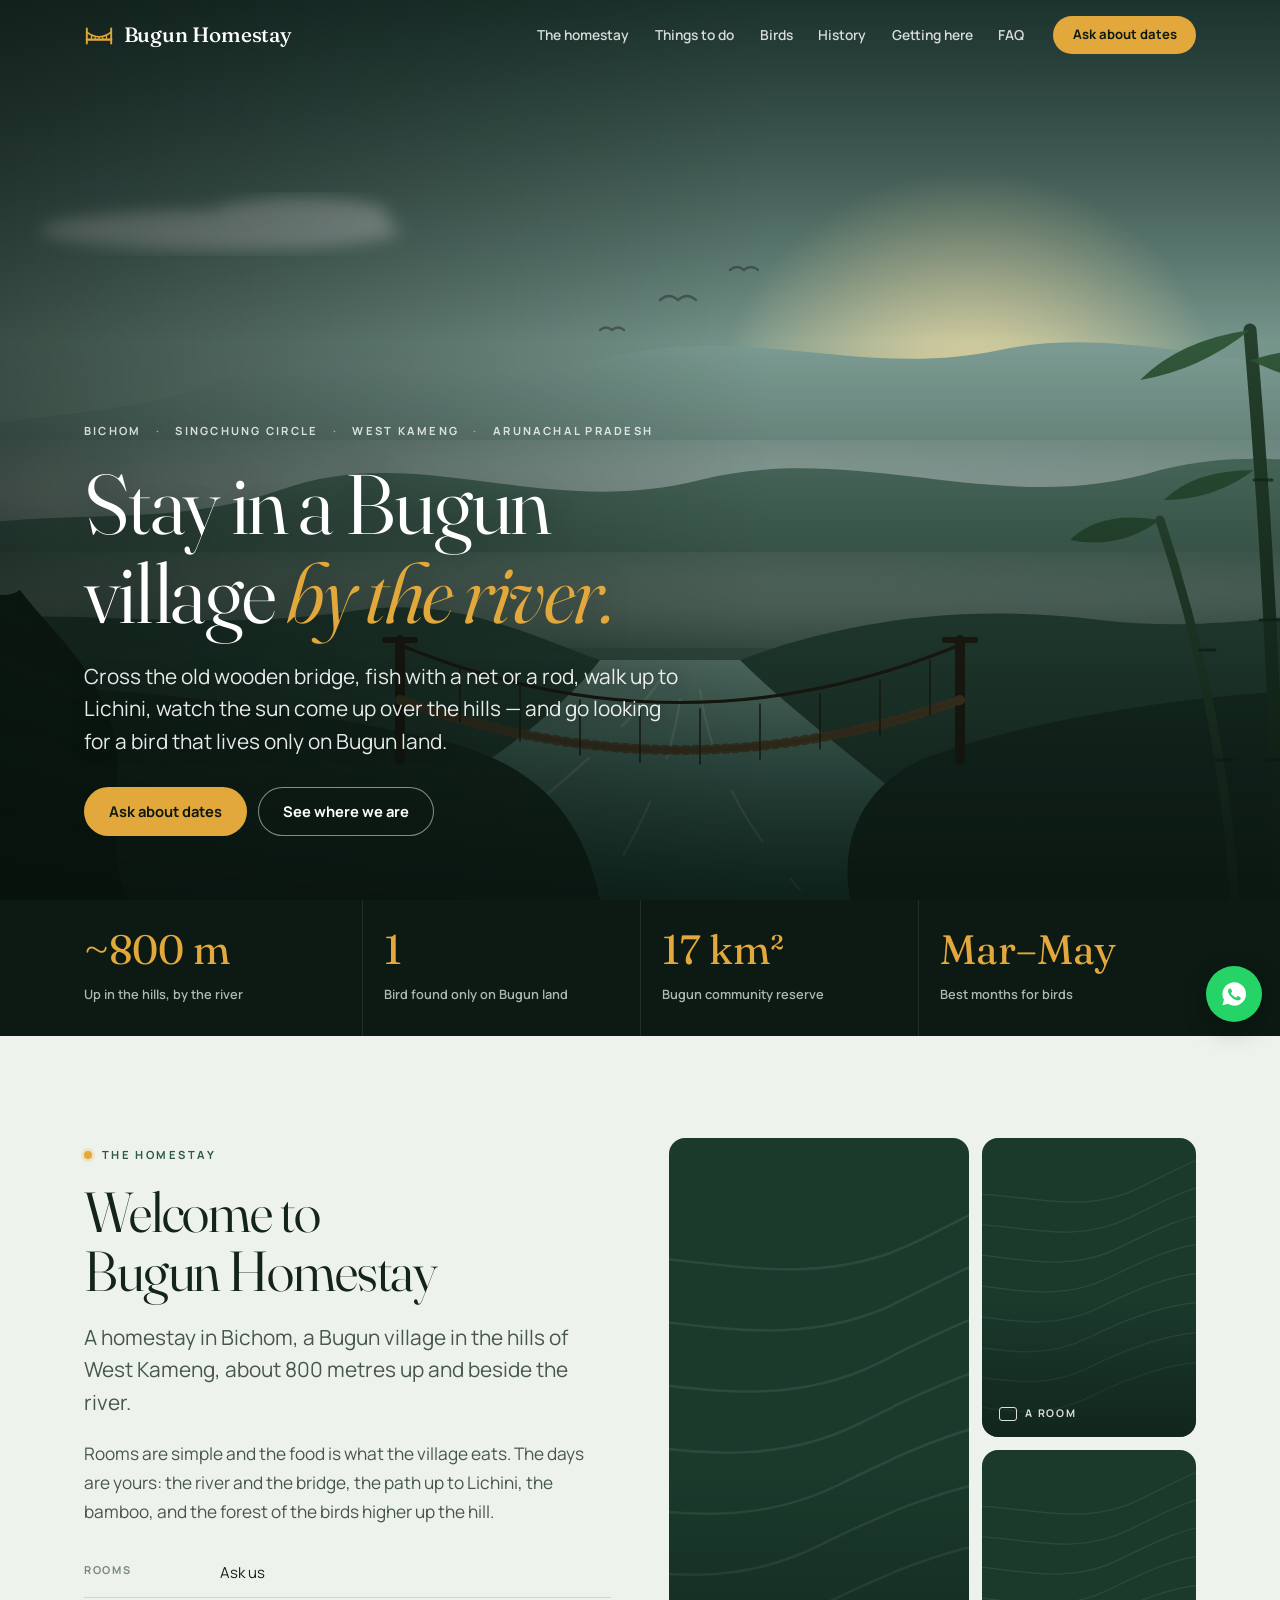
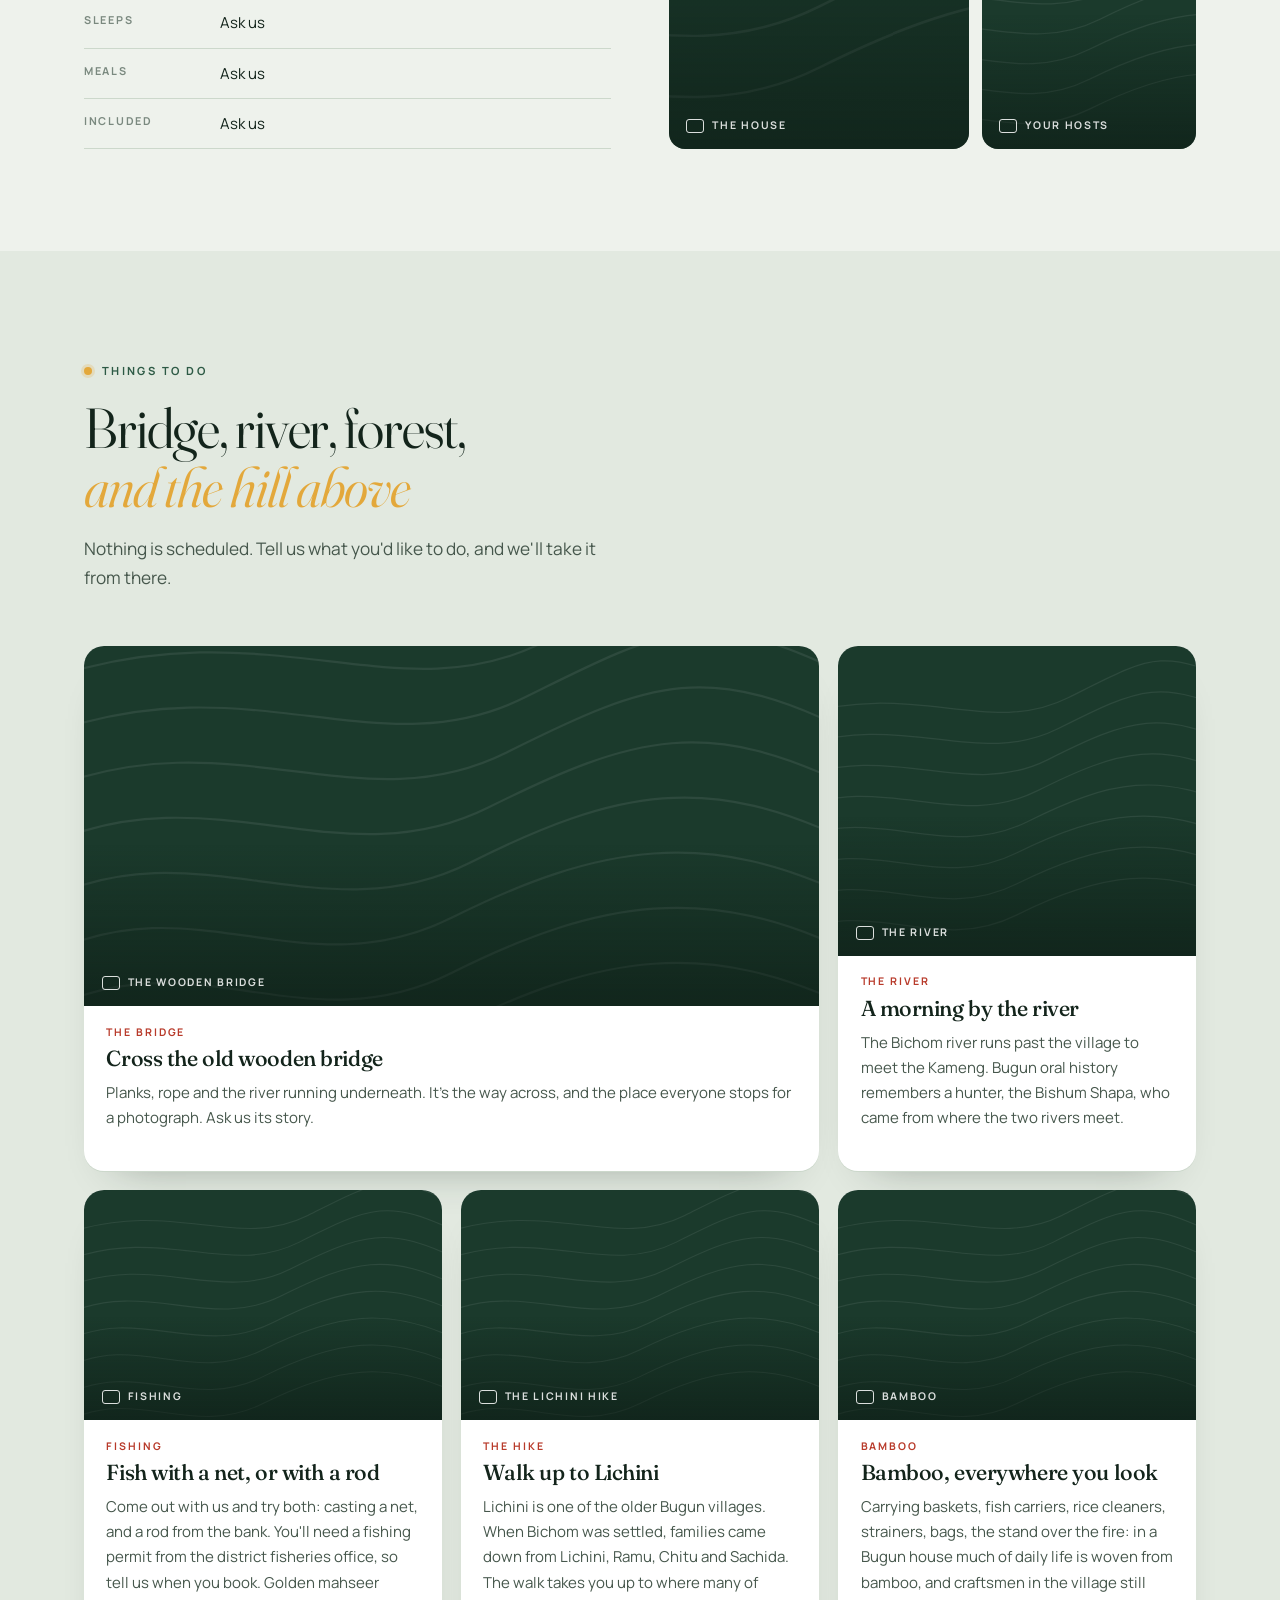
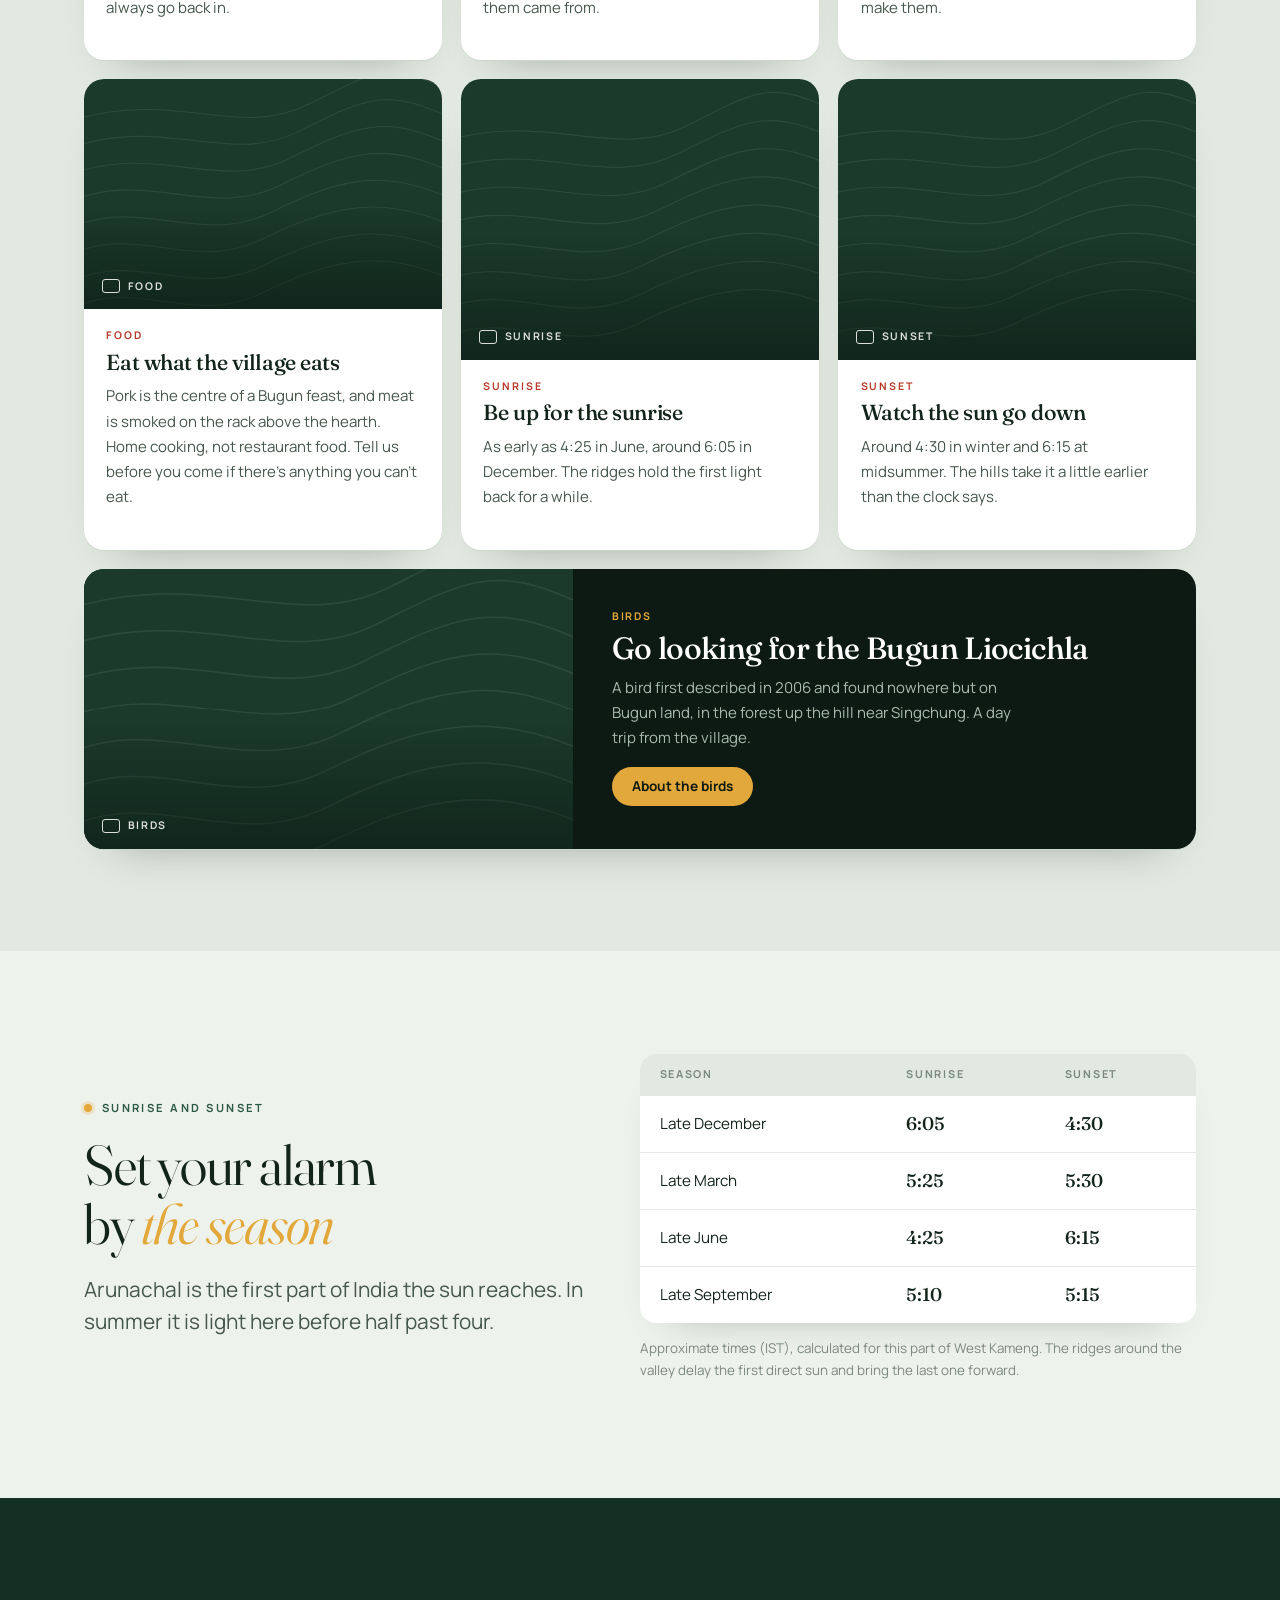
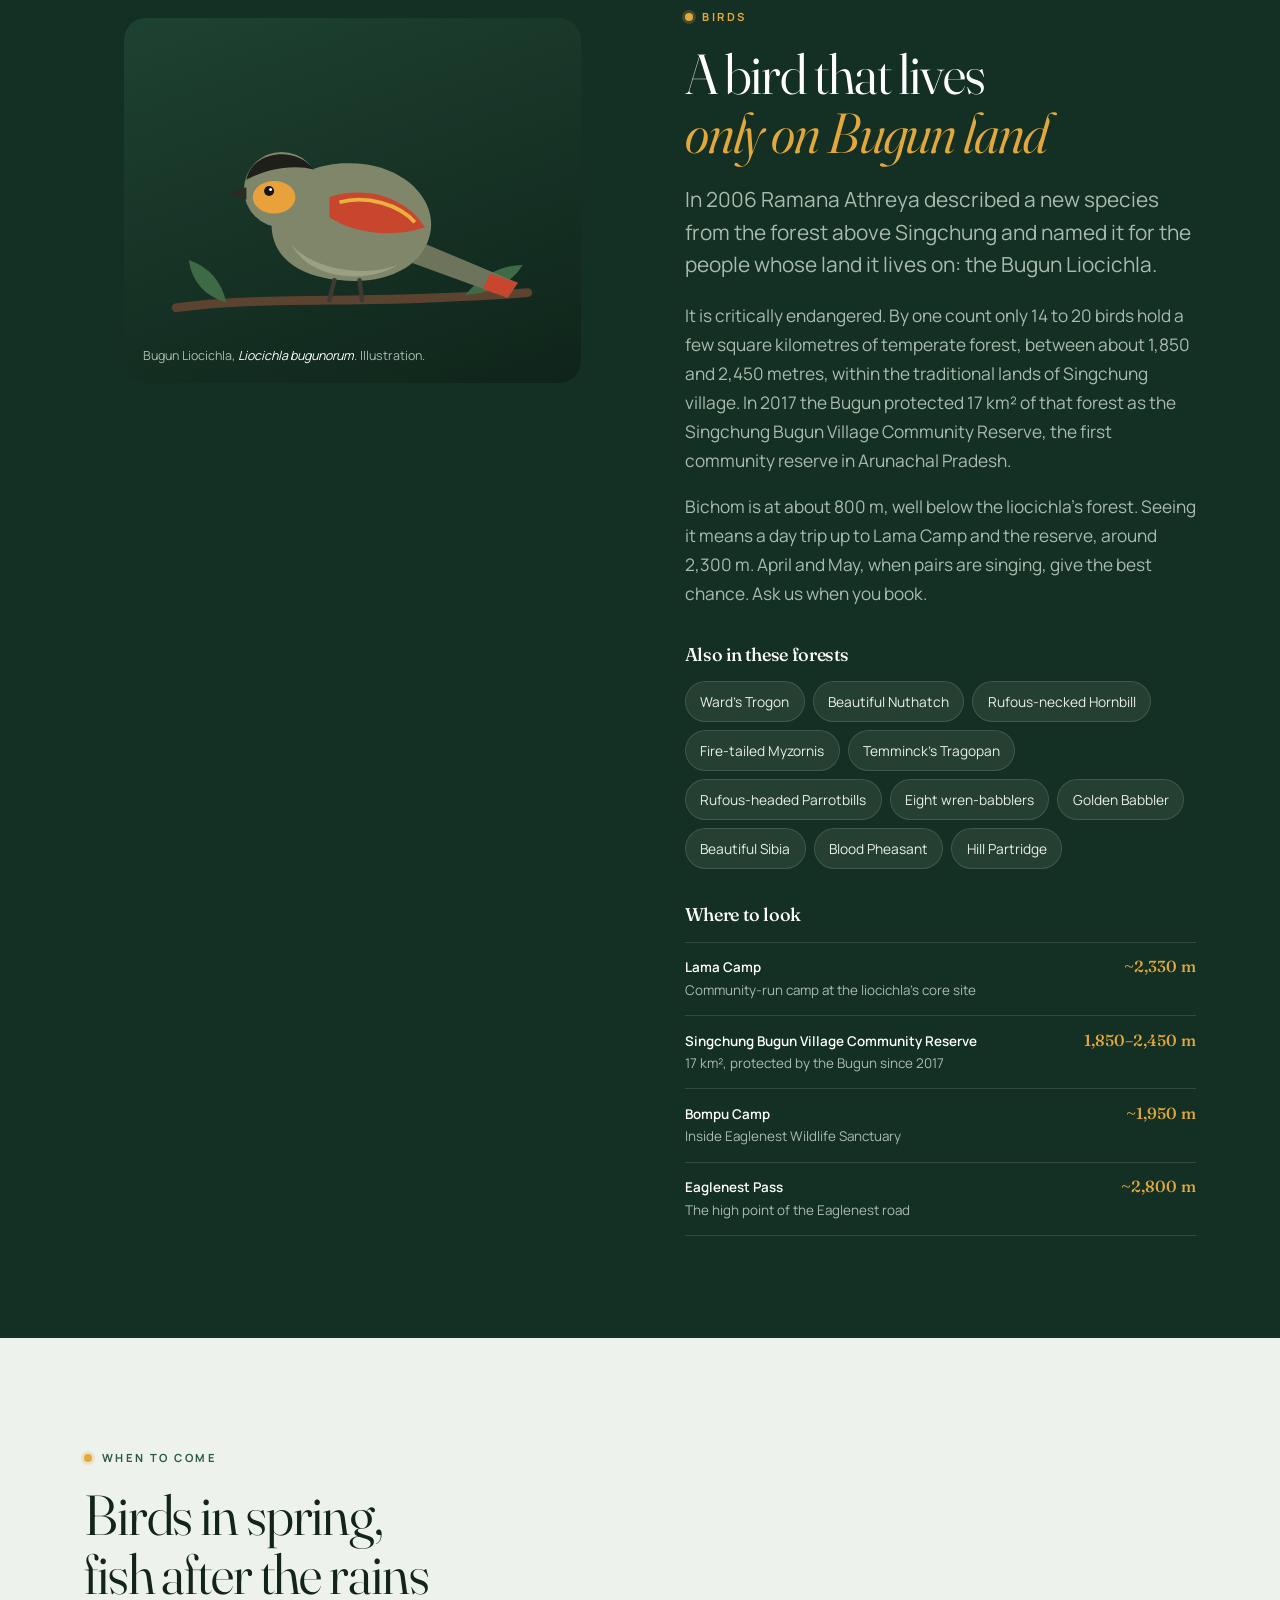
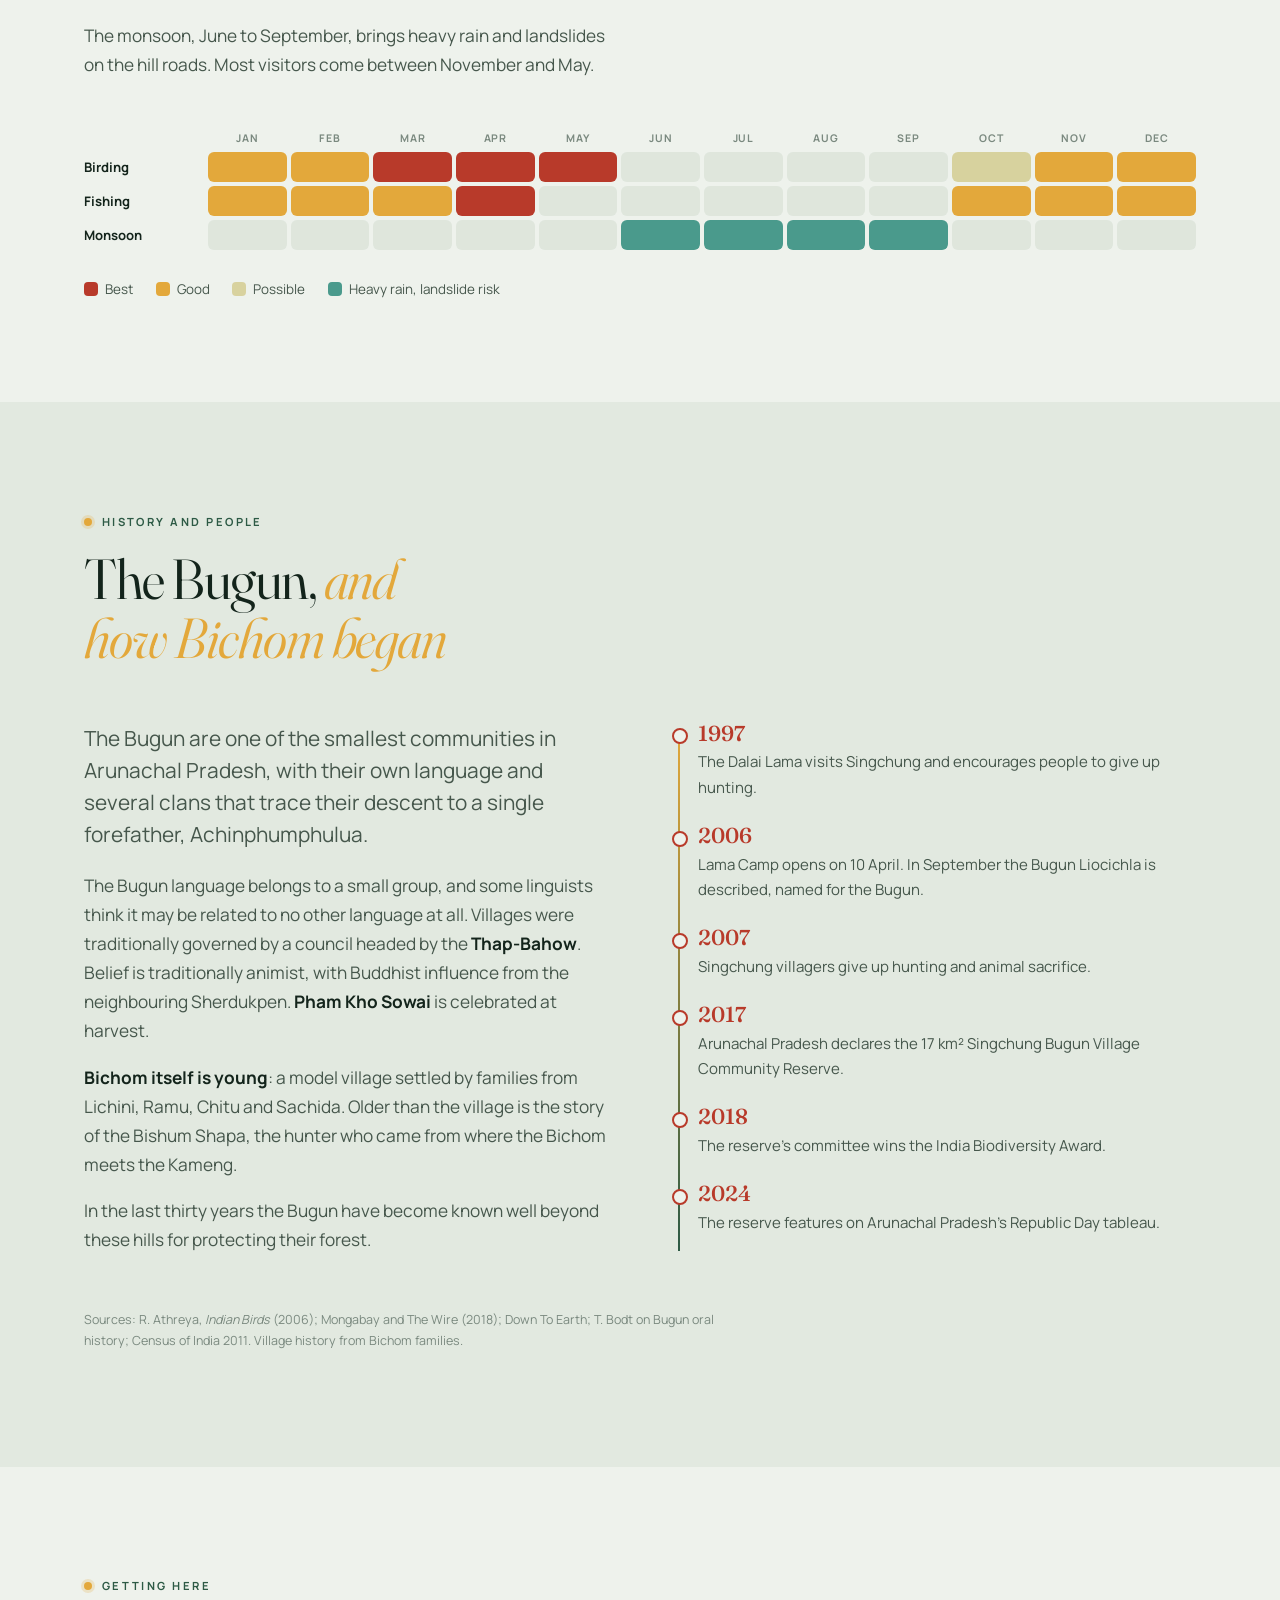
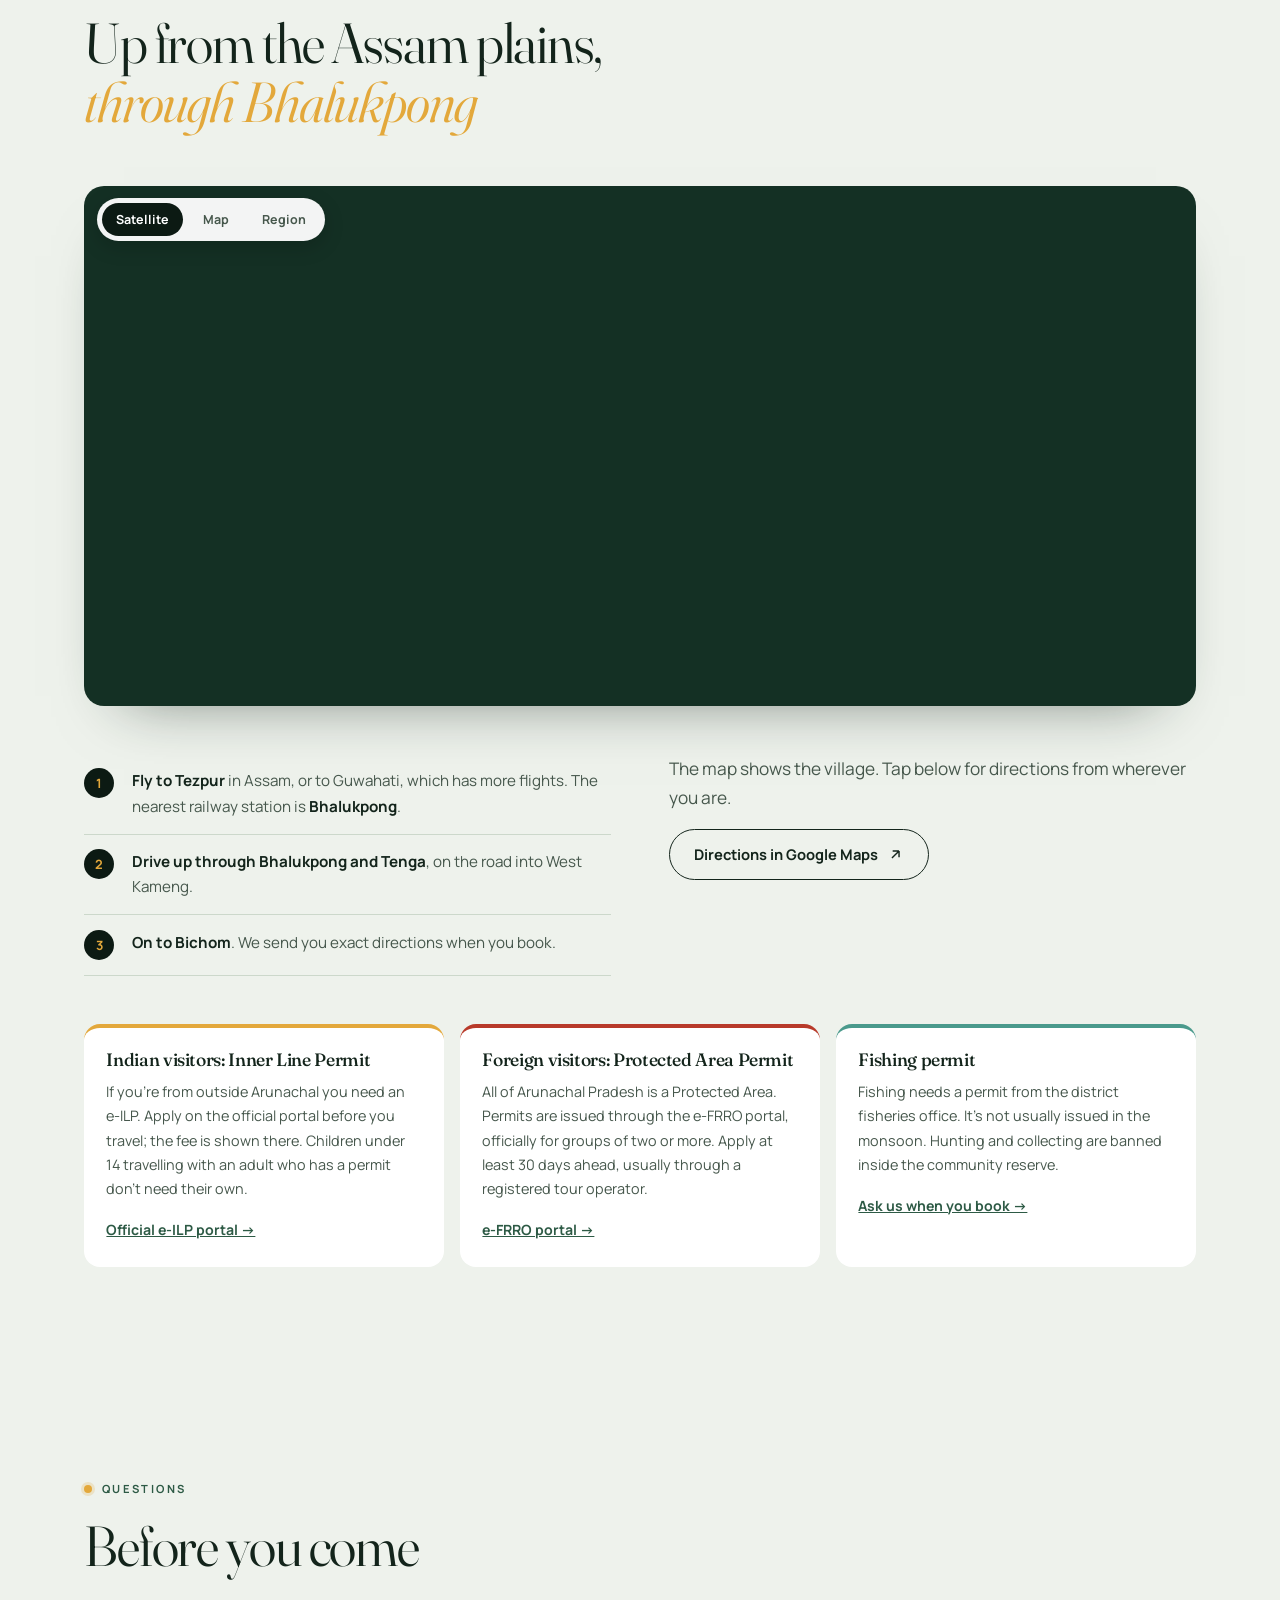
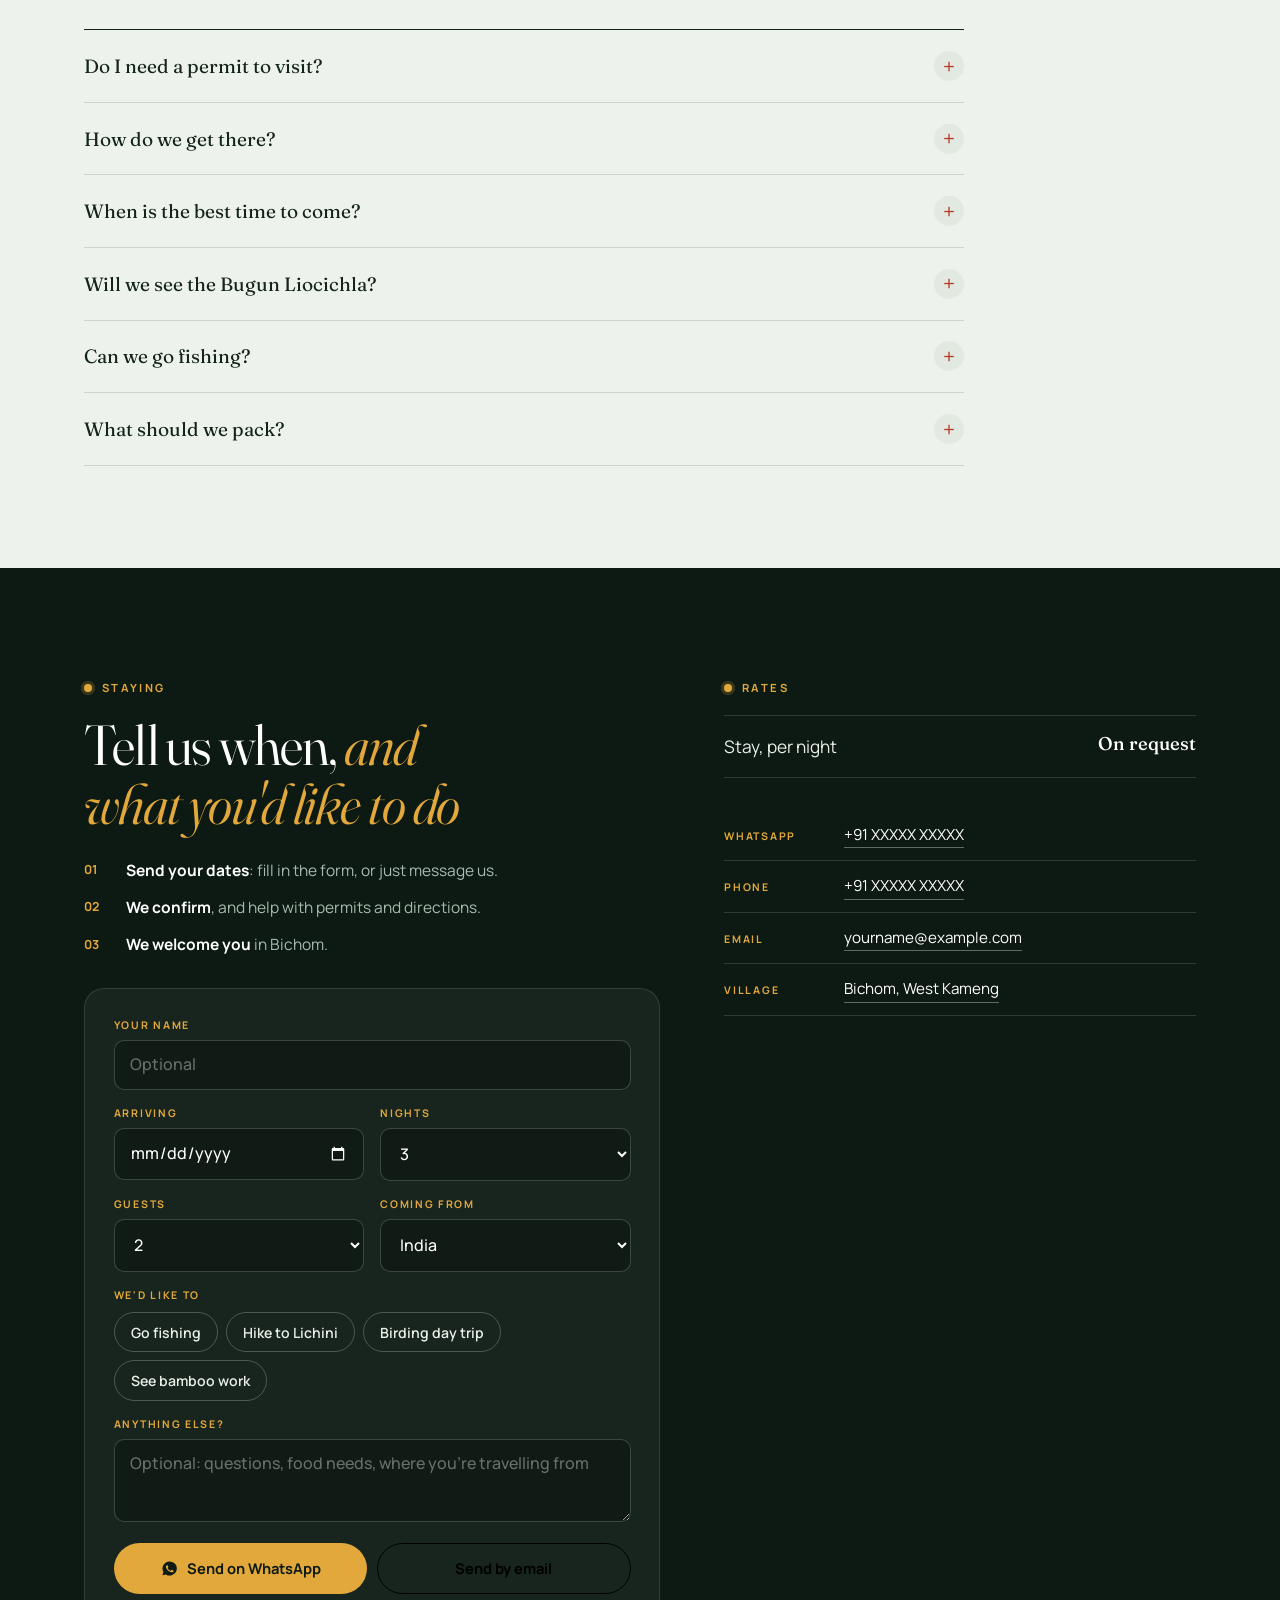
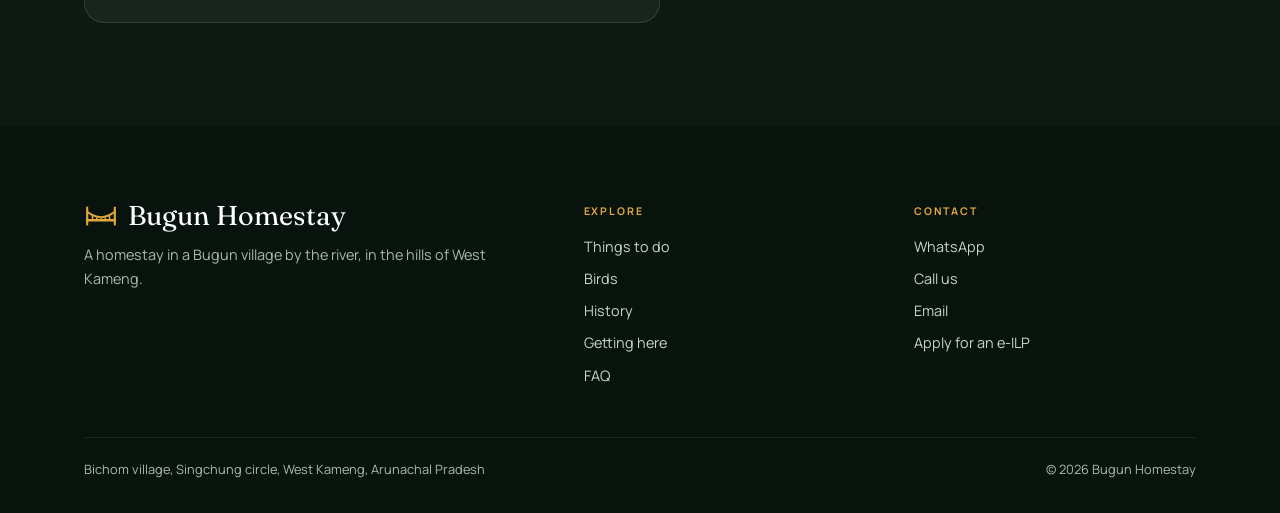
==== index.html @ fed3a249 "Build the Bugun homestay website - index.html: photo-led single page for a homestay in Bichom, West " ====
<!DOCTYPE html>
<html lang="en">
<head>
<meta charset="utf-8">
<meta name="viewport" content="width=device-width, initial-scale=1">
<title>Bugun Homestay — Bichom, West Kameng, Arunachal Pradesh</title>
<meta name="description" content="A homestay in Bichom, a Bugun village in West Kameng, Arunachal Pradesh. The old wooden bridge, the river, fishing with net and rod, the hike to Lichini, bamboo, home food, and day trips up to the forest of the Bugun Liocichla.">
<meta property="og:type" content="website">
<meta property="og:title" content="Bugun Homestay — Bichom, Arunachal Pradesh">
<meta property="og:description" content="Stay in a Bugun village by the river. The wooden bridge, fishing, the Lichini hike, and the bird that lives only on Bugun land.">
<meta name="theme-color" content="#0C1A13">
<link rel="icon" href="data:image/svg+xml,%3Csvg xmlns='http://www.w3.org/2000/svg' viewBox='0 0 32 32'%3E%3Crect width='32' height='32' rx='8' fill='%23143024'/%3E%3Cpath d='M5 13 Q16 22 27 13' stroke='%23E3A83B' stroke-width='2' fill='none'/%3E%3Cpath d='M5 21h22' stroke='%23E3A83B' stroke-width='2.4'/%3E%3Cpath d='M9 17v4M13 19v2M16 19.5v1.5M19 19v2M23 17v4' stroke='%23E3A83B' stroke-width='1.4'/%3E%3C/svg%3E">

<!--
  ══════════════════════════════════════════════════════════════
  YOU DON'T NEED TO EDIT THIS FILE FOR EVERYDAY CHANGES.

  Name, phone, email, map pin, rates, your stories, YouTube links
      →  settings.js
  Photos  →  the  photos  folder (names in photos/README.txt)
  Background video for the top of the page  →  videos/hero.mp4
  ══════════════════════════════════════════════════════════════
-->

<script>document.documentElement.classList.add('js')</script>
<link rel="preconnect" href="https://fonts.googleapis.com">
<link rel="preconnect" href="https://fonts.gstatic.com" crossorigin>
<link href="https://fonts.googleapis.com/css2?family=Fraunces:ital,opsz,wght@0,9..144,300..700;1,9..144,300..600&family=Manrope:wght@400;500;600;700&display=swap" rel="stylesheet">

<style>
/* ══ tokens: forest, mist and river of the Kameng hills; gold and
   red from the face and wing of the Bugun Liocichla; bamboo ══ */
:root{
  --night:#0C1A13;   --forest:#143024;  --moss:#2D5A45;   --fern:#5E8C61;
  --mist:#EEF2EC;    --mist-2:#E2E9E0;  --mist-3:#CCD8CB;
  --ink:#13241B;     --ink-2:#46574C;   --ink-3:#7A897F;
  --gold:#E3A83B;    --red:#B83A2A;     --red-dk:#922C1F;
  --bamboo:#C9BD6B;  --jade:#4A9A8C;
  --on-dark:#E9EFE7; --on-dark-2:#A9BBAE;

  --disp:'Fraunces',Georgia,serif;
  --body:'Manrope',system-ui,sans-serif;

  --pad:clamp(1.15rem,5vw,5rem);
  --maxw:1240px;
  --r:16px;
  --ease:cubic-bezier(.2,.7,.3,1);
}
*{box-sizing:border-box}
[hidden]{display:none!important}
html{scroll-behavior:smooth;scroll-padding-top:70px}
@media(prefers-reduced-motion:reduce){html{scroll-behavior:auto}}
body{margin:0;background:var(--mist);color:var(--ink);font:400 clamp(1rem,.45vw + .9rem,1.08rem)/1.68 var(--body);-webkit-font-smoothing:antialiased;overflow-x:hidden}
::selection{background:var(--gold);color:var(--night)}
h1,h2,h3{font-family:var(--disp);font-weight:400;line-height:1.05;letter-spacing:-.02em;margin:0;text-wrap:balance;font-variation-settings:"opsz" 120}
h1{font-size:clamp(2.8rem,6.6vw,5.8rem);font-weight:350}
h2{font-size:clamp(2.1rem,4.4vw,3.6rem);font-weight:350}
h3{font-size:clamp(1.25rem,1.7vw,1.55rem);font-weight:500;line-height:1.15;font-variation-settings:"opsz" 40}
h1 em,h2 em{font-style:italic;color:var(--gold)}
p{margin:0 0 1em}
a{color:inherit}
.wrap{max-width:var(--maxw);margin-inline:auto;padding-inline:var(--pad)}

.eyebrow{display:inline-flex;align-items:center;gap:.6rem;margin:0 0 1.2rem;font:700 .7rem/1.4 var(--body);letter-spacing:.22em;text-transform:uppercase;color:var(--moss)}
.eyebrow::before{content:'';width:8px;height:8px;border-radius:50%;background:var(--gold);box-shadow:0 0 0 3px rgba(227,168,59,.22)}
.dark .eyebrow{color:var(--gold)}
.lede{font-size:clamp(1.08rem,.9vw + .86rem,1.3rem);line-height:1.55;color:var(--ink-2)}

/* ══ buttons ══ */
.btn{display:inline-flex;align-items:center;justify-content:center;gap:.55rem;font:700 .92rem/1 var(--body);padding:1rem 1.5rem;border-radius:999px;border:1.5px solid transparent;text-decoration:none;cursor:pointer;transition:.2s background,.2s color,.2s border-color,.2s transform,.2s box-shadow}
.btn svg{width:17px;height:17px;flex:none}
.btn--gold{background:var(--gold);color:var(--night)}
.btn--gold:hover{background:#F0BA52;transform:translateY(-1px);box-shadow:0 10px 24px -10px rgba(227,168,59,.8)}
.btn--ghost{border-color:rgba(255,255,255,.5);color:#fff;background:rgba(12,26,19,.25);backdrop-filter:blur(6px)}
.btn--ghost:hover{background:#fff;color:var(--night);border-color:#fff}
.btn--line{border-color:currentColor;background:transparent}
.btn--line:hover{background:var(--ink);color:var(--mist);border-color:var(--ink)}
.dark .btn--line:hover{background:var(--on-dark);color:var(--night);border-color:var(--on-dark)}
a:focus-visible,button:focus-visible,[tabindex]:focus-visible{outline:2.5px solid var(--gold);outline-offset:3px}

/* ══ nav ══ */
.nav{position:fixed;inset:0 0 auto;z-index:80;transition:background .35s,border-color .35s;border-bottom:1px solid transparent}
.nav.stuck{background:rgba(12,26,19,.92);backdrop-filter:blur(12px);border-bottom-color:rgba(233,239,231,.08)}
.nav__in{display:flex;align-items:center;gap:1.8rem;height:70px}
.mark{display:flex;align-items:center;gap:.6rem;margin-right:auto;color:#fff;text-decoration:none;font:500 1.3rem/1 var(--disp);letter-spacing:-.01em}
.mark svg{width:30px;height:30px;color:var(--gold);flex:none}
.nav__links{display:flex;gap:1.6rem;font-size:.86rem;font-weight:600}
.nav__links a{position:relative;padding:.3rem 0;text-decoration:none;color:rgba(255,255,255,.82);transition:color .25s}
.nav__links a::after{content:'';position:absolute;left:0;right:0;bottom:0;height:2px;border-radius:2px;background:var(--gold);transform:scaleX(0);transform-origin:left;transition:transform .35s var(--ease)}
.nav__links a:hover,.nav__links a.on{color:#fff}
.nav__links a:hover::after,.nav__links a.on::after{transform:scaleX(1)}
.nav .btn{padding:.7rem 1.15rem;font-size:.82rem}
.burger{display:none;width:44px;height:44px;border-radius:50%;border:1.5px solid rgba(255,255,255,.4);background:rgba(12,26,19,.25);color:#fff;cursor:pointer;align-items:center;justify-content:center;padding:0}
.burger svg{width:20px;height:20px}
.mnav{position:fixed;inset:70px 0 auto;z-index:79;background:var(--night);padding:.4rem var(--pad) 1.6rem;display:none;border-bottom:1px solid rgba(233,239,231,.1)}
.mnav.open{display:block;animation:drop .3s var(--ease)}
@keyframes drop{from{opacity:0;transform:translateY(-8px)}}
.mnav a{display:block;padding:.95rem 0;border-bottom:1px solid rgba(233,239,231,.1);text-decoration:none;font:400 1.3rem var(--disp);color:var(--on-dark)}
.mnav a.btn{margin-top:1.2rem;width:100%;font:700 .95rem var(--body);color:var(--night);border-bottom:0}
@media(max-width:1080px){.nav__links{display:none}.burger{display:inline-flex}}
@media(max-width:520px){.nav .btn--gold{display:none}}

/* ══ hero ══ */
.hero{position:relative;min-height:100svh;display:flex;flex-direction:column;justify-content:flex-end;overflow:hidden;color:#fff;padding:calc(70px + 2.5rem) 0 clamp(2.2rem,5vw,4.5rem);background:var(--night)}
.hero__media{position:absolute;inset:0;z-index:0}
.hero__media svg{width:100%;height:100%;display:block}
.hero__video{position:absolute;inset:0;width:100%;height:100%;object-fit:cover;opacity:0;transition:opacity 1.2s}
.hero__video.on{opacity:1}
.hero__scrim{position:absolute;inset:0;z-index:1;background:linear-gradient(to top,rgba(8,18,13,.88) 0%,rgba(8,18,13,.45) 34%,rgba(8,18,13,0) 62%,rgba(8,18,13,.35) 100%),linear-gradient(to right,rgba(8,18,13,.55),rgba(8,18,13,0) 60%)}
.hero__in{position:relative;z-index:2;width:100%}
.hero__in>*{animation:rise 1.1s var(--ease) both}
.hero__in>:nth-child(2){animation-delay:.12s}.hero__in>:nth-child(3){animation-delay:.28s}.hero__in>:nth-child(4){animation-delay:.42s}
@keyframes rise{from{opacity:0;transform:translateY(26px)}}
.hero__place{display:flex;flex-wrap:wrap;gap:.35rem .9rem;margin:0 0 1.3rem;font:700 .7rem/1.5 var(--body);letter-spacing:.2em;text-transform:uppercase;color:rgba(255,255,255,.8)}
.hero__place span+span::before{content:'·';margin-right:.9rem;color:var(--gold)}
.hero h1{max-width:13ch;text-shadow:0 2px 30px rgba(0,0,0,.3)}
.hero .lede{color:rgba(255,255,255,.9);max-width:46ch;margin:1.4rem 0 0;text-shadow:0 1px 16px rgba(0,0,0,.4)}
.hero__cta{display:flex;flex-wrap:wrap;gap:.7rem;margin-top:1.9rem}
@media(max-width:520px){.hero__cta{display:grid}.hero__place{gap:.25rem .9rem}.hero__place span+span::before{display:none}}

/* living details in the illustration */
.drift{animation:drift 90s ease-in-out infinite alternate}
@keyframes drift{from{transform:translateX(-120px)}to{transform:translateX(160px)}}
.flow{stroke-dasharray:60 46;animation:flow 7s linear infinite}
.flow:nth-child(2){animation-duration:9s}.flow:nth-child(3){animation-duration:8s}
@keyframes flow{to{stroke-dashoffset:-212}}
.sway{transform-box:fill-box;transform-origin:bottom center;animation:sway 6s ease-in-out infinite alternate}
.sway:nth-child(2n){animation-duration:7.5s}.sway:nth-child(3n){animation-duration:5.2s}
@keyframes sway{from{transform:rotate(-1.4deg)}to{transform:rotate(1.6deg)}}
@media(prefers-reduced-motion:reduce){.drift,.flow,.sway,.hero__in>*{animation:none}}

/* ══ facts ══ */
.facts{background:var(--night);color:var(--on-dark)}
.facts__in{display:grid;grid-template-columns:repeat(4,1fr)}
.fact{padding:1.8rem 1.3rem;border-left:1px solid rgba(233,239,231,.1)}
.fact:first-child{border-left:0;padding-left:0}
.fact b{display:block;font:400 clamp(1.8rem,3.2vw,2.6rem)/1 var(--disp);color:var(--gold);margin-bottom:.5rem}
.fact span{font-size:.8rem;font-weight:600;color:var(--on-dark-2)}
@media(max-width:760px){.facts__in{grid-template-columns:1fr 1fr}.fact{padding-left:1.1rem}.fact:nth-child(odd){border-left:0;padding-left:0}.fact:nth-child(n+3){border-top:1px solid rgba(233,239,231,.1)}}

/* ══ sections ══ */
.sec{padding:clamp(4.2rem,8vw,7.5rem) 0;position:relative}
.sec--alt{background:var(--mist-2)}
.dark{background:var(--forest);color:var(--on-dark)}
.dark .lede,.dark p{color:var(--on-dark-2)}
.dark h2,.dark h3{color:#fff}
.sec__head{max-width:56ch;margin-bottom:clamp(2.2rem,4.5vw,3.4rem)}
.sec__head>p:not(.eyebrow){margin-top:1.1rem;color:var(--ink-2);max-width:48ch}
.dark .sec__head>p:not(.eyebrow){color:var(--on-dark-2)}
.two{display:grid;grid-template-columns:1fr 1fr;gap:clamp(1.8rem,4.5vw,4.5rem)}
@media(max-width:860px){.two{grid-template-columns:1fr}}
.mine{margin:.9rem 0 0;padding:.8rem 1rem;border-left:3px solid var(--gold);background:rgba(227,168,59,.1);border-radius:0 8px 8px 0;font-size:.94rem;color:var(--ink);white-space:pre-line}
.dark .mine{color:#fff;background:rgba(227,168,59,.12)}

/* ══ photo slots: a topo-map pattern until a real photo is added ══ */
.ph{position:relative;overflow:hidden;border-radius:var(--r);background:#1B3A2C url("data:image/svg+xml;utf8,<svg xmlns='http://www.w3.org/2000/svg' width='400' height='300' viewBox='0 0 400 300'><g fill='none' stroke='%23ffffff' stroke-opacity='.08' stroke-width='1.2'><path d='M-20 100 C 90 60, 160 120, 240 80 S 340 30, 420 70'/><path d='M-20 130 C 80 90, 150 150, 230 110 S 340 60, 420 100'/><path d='M-20 160 C 70 120, 140 180, 220 140 S 340 90, 420 130'/><path d='M-20 190 C 60 150, 130 210, 210 170 S 340 120, 420 160'/><path d='M-20 220 C 60 180, 120 240, 200 200 S 340 150, 420 190'/><path d='M-20 250 C 60 210, 120 270, 200 230 S 340 180, 420 220'/><path d='M-20 280 C 60 240, 120 300, 200 260 S 340 210, 420 250'/><path d='M-20 70 C 100 30, 170 90, 250 50 S 340 0, 420 40'/></g></svg>") center/cover;display:flex;align-items:flex-end;min-height:200px}
.ph::after{content:'';position:absolute;inset:0;z-index:1;background:linear-gradient(to top,rgba(8,18,13,.5),rgba(8,18,13,0) 45%);pointer-events:none}
.ph__lbl{position:relative;z-index:2;display:flex;align-items:center;gap:.5rem;margin:1rem 1.1rem;font:700 .66rem/1.3 var(--body);letter-spacing:.16em;text-transform:uppercase;color:rgba(255,255,255,.85)}
.ph__lbl::before{content:'';width:16px;height:12px;border:1.5px solid currentColor;border-radius:3px;box-shadow:inset 0 0 0 2px rgba(0,0,0,0)}
.has-photo .ph__lbl::before{display:none}
[data-photo]>img{position:absolute;inset:0;width:100%;height:100%;object-fit:cover;opacity:0;transition:opacity .8s ease,transform .9s var(--ease)}
[data-photo].has-photo>img{opacity:1}
.ph.has-photo{cursor:zoom-in}
.ph.has-photo:hover>img{transform:scale(1.035)}

/* ══ the homestay ══ */
.stay__photos{display:grid;grid-template-columns:1.4fr 1fr;gap:.8rem}
.stay__photos .ph:first-child{grid-row:span 2;min-height:420px}
.spec{width:100%;border-collapse:collapse;margin-top:1.4rem;font-size:.94rem}
.spec th,.spec td{text-align:left;padding:.75rem 0;border-bottom:1px solid var(--mist-3);vertical-align:top}
.spec th{width:8.5rem;font:700 .68rem/1.9 var(--body);letter-spacing:.16em;text-transform:uppercase;color:var(--ink-3)}
.host-note{margin:2rem 0 0;padding:1.4rem 1.5rem;background:#fff;border-radius:var(--r);box-shadow:0 20px 40px -30px rgba(19,36,27,.4)}
.host-note blockquote{margin:0;font:400 italic clamp(1.2rem,1.8vw,1.45rem)/1.4 var(--disp);color:var(--ink);white-space:pre-line}
.host-note p{margin:.8rem 0 0;font-size:.8rem;font-weight:700;letter-spacing:.14em;text-transform:uppercase;color:var(--red)}
@media(max-width:860px){.stay__photos .ph:first-child{min-height:300px}}

/* ══ things to do ══ */
.grid{display:grid;grid-template-columns:repeat(6,1fr);gap:clamp(.8rem,1.5vw,1.2rem)}
.card{grid-column:span 2;display:flex;flex-direction:column;background:#fff;border-radius:calc(var(--r) + 4px);overflow:hidden;box-shadow:0 1px 0 var(--mist-3),0 24px 44px -34px rgba(19,36,27,.45);transition:transform .35s var(--ease),box-shadow .35s}
.card:hover{transform:translateY(-3px);box-shadow:0 1px 0 var(--mist-3),0 30px 50px -30px rgba(19,36,27,.5)}
.card .ph{flex:1 1 auto;min-height:230px;border-radius:0}
.card--big{grid-column:span 4}
.card--big .ph{min-height:360px}
.card__body{padding:1.3rem 1.4rem 1.5rem}
.card__tag{display:block;margin-bottom:.55rem;font:700 .66rem/1 var(--body);letter-spacing:.18em;text-transform:uppercase;color:var(--red)}
.card h3{margin-bottom:.55rem}
.card p{font-size:.94rem;color:var(--ink-2);margin:0}
.card__foot{display:flex;flex-wrap:wrap;gap:.5rem;margin-top:1rem}
.watch{display:inline-flex;align-items:center;gap:.45rem;padding:.55rem .9rem .55rem .65rem;border-radius:999px;border:0;background:var(--night);color:#fff;font:700 .78rem/1 var(--body);cursor:pointer;transition:background .2s}
.watch:hover{background:var(--red)}
.watch svg{width:18px;height:18px}
.card--wide{grid-column:1/-1;flex-direction:row;background:var(--night);color:var(--on-dark)}
.card--wide .ph{flex:0 0 44%;min-height:280px}
.card--wide .card__body{display:flex;flex-direction:column;justify-content:center;padding:clamp(1.5rem,3vw,2.6rem)}
.card--wide h3{color:#fff;font-size:clamp(1.5rem,2.4vw,2.1rem)}
.card--wide p{color:var(--on-dark-2);max-width:46ch}
.card--wide .card__tag{color:var(--gold)}
@media(max-width:960px){.grid{grid-template-columns:repeat(2,1fr)}.card,.card--big{grid-column:span 1}.card--big{grid-column:1/-1}}
@media(max-width:620px){.grid{grid-template-columns:1fr}.card,.card--big{grid-column:auto}.card--wide{flex-direction:column}.card--wide .ph{flex-basis:auto}}

/* ══ sun ══ */
.sun{display:grid;grid-template-columns:1fr 1.1fr;gap:clamp(1.5rem,4vw,4rem);align-items:center}
.sun__table{width:100%;border-collapse:collapse;font-size:.95rem;background:#fff;border-radius:var(--r);overflow:hidden;box-shadow:0 20px 40px -32px rgba(19,36,27,.4)}
.sun__table th,.sun__table td{padding:.95rem 1.2rem;text-align:left;border-bottom:1px solid var(--mist-2)}
.sun__table thead th{font:700 .68rem/1 var(--body);letter-spacing:.16em;text-transform:uppercase;color:var(--ink-3);background:var(--mist-2)}
.sun__table td:not(:first-child){font:500 1.15rem var(--disp);font-variant-numeric:tabular-nums}
.sun__table tr:last-child td{border-bottom:0}
.sun__note{font-size:.84rem;color:var(--ink-3);margin-top:.9rem}
@media(max-width:860px){.sun{grid-template-columns:1fr}}

/* ══ birds ══ */
.birds{display:grid;grid-template-columns:1.05fr 1fr;gap:clamp(2rem,5vw,5rem);align-items:start}
.birds>.rv:first-child{position:sticky;top:100px}
@media(max-width:900px){.birds>.rv:first-child{position:static}}
.bird{position:relative;background:linear-gradient(160deg,#1E4232,#0F241A);border-radius:calc(var(--r) + 6px);overflow:hidden;aspect-ratio:4/3.2;display:flex;align-items:center;justify-content:center}
.bird svg{width:88%;height:auto}
.bird figcaption{position:absolute;left:1.2rem;bottom:1rem;z-index:3;font-size:.78rem;color:var(--on-dark-2)}
.bird figcaption i{color:#fff}
.bird.has-photo svg{display:none}
.birds h3{font-size:1.15rem;margin:2.2rem 0 1rem}
.chips{list-style:none;margin:0;padding:0;display:flex;flex-wrap:wrap;gap:.5rem}
.chips li{padding:.5rem .9rem;border-radius:999px;font-size:.86rem;background:rgba(233,239,231,.08);border:1px solid rgba(233,239,231,.14);color:var(--on-dark)}
.spots{margin:0;padding:0;list-style:none;border-top:1px solid rgba(233,239,231,.14)}
.spots li{display:grid;grid-template-columns:1fr auto;gap:1rem;padding:.85rem 0;border-bottom:1px solid rgba(233,239,231,.14);font-size:.93rem}
.spots b{color:#fff;font-weight:600}
.spots span{display:block;color:var(--on-dark-2);font-size:.84rem}
.spots em{font:500 normal 1rem var(--disp);color:var(--gold);white-space:nowrap}
@media(max-width:900px){.birds{grid-template-columns:1fr}}

/* ══ when to come ══ */
.months{display:grid;grid-template-columns:7.5rem repeat(12,1fr);gap:4px;align-items:center;font-size:.8rem}
.months .lbl{font-weight:700;font-size:.82rem;color:var(--ink)}
.months .m{text-align:center;font:700 .66rem/1 var(--body);letter-spacing:.08em;text-transform:uppercase;color:var(--ink-3);padding-bottom:.3rem}
.months .c{height:30px;border-radius:6px;background:var(--mist-3);opacity:.45}
.months .best{background:var(--red);opacity:1}
.months .good{background:var(--gold);opacity:1}
.months .some{background:var(--bamboo);opacity:.6}
.months .wet{background:var(--jade);opacity:1}
.legend{display:flex;flex-wrap:wrap;gap:.6rem 1.4rem;margin-top:1.3rem;font-size:.84rem;color:var(--ink-2)}
.legend i{display:inline-block;width:14px;height:14px;border-radius:4px;vertical-align:-2px;margin-right:.45rem}
.months-wrap{overflow-x:auto;padding-bottom:.4rem}
.months-wrap .months{min-width:640px}

/* ══ history ══ */
.hist{display:grid;grid-template-columns:1fr 1fr;gap:clamp(2rem,5vw,5rem);align-items:start}
.hist .prose p{color:var(--ink-2)}
.hist .prose strong{color:var(--ink)}
.tl{list-style:none;margin:0;padding:0 0 0 1.6rem;position:relative}
.tl::before{content:'';position:absolute;left:.35rem;top:.5rem;bottom:.5rem;width:2px;background:linear-gradient(var(--gold),var(--moss))}
.tl li{position:relative;padding:0 0 1.5rem}
.tl li::before{content:'';position:absolute;left:-1.6rem;top:.42rem;width:12px;height:12px;border-radius:50%;background:var(--mist);border:2.5px solid var(--red)}
.tl b{display:block;font:500 1.35rem/1.1 var(--disp);color:var(--red);margin-bottom:.25rem}
.tl p{margin:0;font-size:.94rem;color:var(--ink-2)}
.sources{margin-top:2.4rem;font-size:.78rem;color:var(--ink-3);max-width:80ch}
@media(max-width:900px){.hist{grid-template-columns:1fr}}

/* ══ getting here ══ */
.map{position:relative;border-radius:calc(var(--r) + 4px);overflow:hidden;background:var(--forest);box-shadow:0 30px 60px -40px rgba(19,36,27,.6)}
.map__tabs{position:absolute;z-index:2;top:.8rem;left:.8rem;display:flex;gap:.3rem;padding:.3rem;border-radius:999px;background:rgba(255,255,255,.95);box-shadow:0 6px 20px rgba(0,0,0,.18)}
.map__tabs button{border:0;background:transparent;padding:.5rem .9rem;border-radius:999px;font:700 .78rem var(--body);color:var(--ink-2);cursor:pointer}
.map__tabs button[aria-selected=true]{background:var(--night);color:#fff}
.map iframe{display:block;width:100%;height:clamp(340px,52vw,520px);border:0}
.route{list-style:none;counter-reset:r;margin:0;padding:0}
.route li{counter-increment:r;display:grid;grid-template-columns:2.4rem 1fr;gap:.6rem;padding:.9rem 0;border-bottom:1px solid var(--mist-3);font-size:.95rem;color:var(--ink-2)}
.route li::before{content:counter(r);width:1.9rem;height:1.9rem;border-radius:50%;display:grid;place-items:center;background:var(--night);color:var(--gold);font:700 .8rem var(--body)}
.route b{color:var(--ink)}
.permits{display:grid;grid-template-columns:repeat(3,1fr);gap:1rem;margin-top:clamp(2rem,4vw,3rem)}
.permit{background:#fff;border-radius:var(--r);padding:1.4rem 1.4rem 1.5rem;border-top:4px solid var(--gold)}
.permit:nth-child(2){border-top-color:var(--red)}
.permit:nth-child(3){border-top-color:var(--jade)}
.permit h3{font-size:1.12rem;margin-bottom:.6rem}
.permit p{font-size:.9rem;color:var(--ink-2);margin-bottom:.8rem}
.permit a{font-weight:700;font-size:.88rem;color:var(--moss)}
@media(max-width:900px){.permits{grid-template-columns:1fr}}

/* ══ gallery + reviews ══ */
.gallery{columns:3 260px;column-gap:.9rem}
.gallery figure{margin:0 0 .9rem;break-inside:avoid}
.gallery .ph{min-height:0;display:block}
.gallery .ph img{position:static;display:block;height:auto}
.reviews{display:grid;grid-template-columns:repeat(auto-fill,minmax(17rem,1fr));gap:1rem}
.review{margin:0;background:#fff;border-radius:var(--r);padding:1.6rem;display:flex;flex-direction:column}
.review__stars{color:var(--gold);letter-spacing:.15em;margin-bottom:.8rem}
.review blockquote{margin:0 0 1.2rem;font:400 1.1rem/1.45 var(--disp);flex:1}
.review figcaption{font-size:.78rem;font-weight:700;letter-spacing:.1em;text-transform:uppercase;color:var(--ink-3)}
.review figcaption b{color:var(--ink)}

/* ══ faq ══ */
.faq{max-width:880px;border-top:1.5px solid var(--ink)}
.faq details{border-bottom:1px solid var(--mist-3)}
.faq summary{list-style:none;cursor:pointer;display:flex;justify-content:space-between;align-items:center;gap:1.5rem;padding:1.3rem 0;font:400 clamp(1.1rem,1.5vw,1.3rem) var(--disp);transition:color .2s}
.faq summary:hover{color:var(--red)}
.faq summary::-webkit-details-marker{display:none}
.faq summary::after{content:'+';flex:none;width:30px;height:30px;border-radius:50%;display:grid;place-items:center;background:var(--mist-2);font:400 1.3rem/1 var(--body);color:var(--red);transition:transform .25s}
.faq details[open] summary::after{transform:rotate(45deg)}
.faq details p{color:var(--ink-2);max-width:66ch;margin:0 0 1.4rem;font-size:.97rem}
.faq details[open] p{animation:drop .35s var(--ease)}

/* ══ book ══ */
.book{background:var(--night)}
.book__grid{display:grid;grid-template-columns:1.1fr .9fr;gap:clamp(2rem,5vw,5rem);align-items:start}
@media(max-width:900px){.book__grid{grid-template-columns:1fr}}
.steps{list-style:none;margin:1.5rem 0 0;padding:0;display:grid;gap:.7rem;counter-reset:s}
.steps li{counter-increment:s;display:grid;grid-template-columns:2rem 1fr;gap:.6rem;font-size:.97rem;color:var(--on-dark-2)}
.steps li::before{content:counter(s,decimal-leading-zero);font-weight:700;font-size:.78rem;color:var(--gold);padding-top:.2rem}
.steps b{color:#fff}
.enq{display:grid;grid-template-columns:1fr 1fr;gap:1rem;margin-top:1.9rem;padding:clamp(1.2rem,2.5vw,1.8rem);background:rgba(233,239,231,.05);border:1px solid rgba(233,239,231,.12);border-radius:calc(var(--r) + 4px)}
.enq label{display:flex;flex-direction:column;gap:.45rem;font:700 .66rem/1.4 var(--body);letter-spacing:.16em;text-transform:uppercase;color:var(--gold)}
.enq .full{grid-column:1/-1}
.enq input,.enq select,.enq textarea{font:500 1rem/1.3 var(--body);letter-spacing:0;text-transform:none;color:#fff;background:rgba(0,0,0,.25);border:1px solid rgba(233,239,231,.2);border-radius:10px;padding:.85rem .95rem;width:100%;color-scheme:dark;transition:border-color .2s}
.enq textarea{resize:vertical;min-height:5.2rem}
.enq input::placeholder,.enq textarea::placeholder{color:rgba(233,239,231,.4)}
.enq input:focus,.enq select:focus,.enq textarea:focus{outline:none;border-color:var(--gold)}
.enq select option{color:var(--ink);background:#fff}
.enq fieldset{grid-column:1/-1;border:0;margin:0;padding:0;display:flex;flex-wrap:wrap;gap:.5rem}
.enq legend{font:700 .66rem/1.4 var(--body);letter-spacing:.16em;text-transform:uppercase;color:var(--gold);margin-bottom:.6rem;padding:0}
.pill{position:relative}
.pill input{position:absolute;opacity:0;width:1px;height:1px}
.pill span{display:inline-block;padding:.6rem 1rem;border-radius:999px;border:1px solid rgba(233,239,231,.25);font:600 .88rem var(--body);letter-spacing:0;text-transform:none;color:var(--on-dark);cursor:pointer;transition:.2s}
.pill input:checked+span{background:var(--gold);border-color:var(--gold);color:var(--night)}
.pill input:focus-visible+span{outline:2.5px solid var(--gold);outline-offset:2px}
.enq__btns{grid-column:1/-1;display:flex;flex-wrap:wrap;gap:.6rem;margin-top:.3rem}
.enq__btns .btn{flex:1 1 13rem}
@media(max-width:520px){.enq{grid-template-columns:1fr}}
.rates{border-top:1px solid rgba(233,239,231,.15)}
.rates div{display:flex;justify-content:space-between;gap:1.5rem;padding:1rem 0;border-bottom:1px solid rgba(233,239,231,.15)}
.rates span:last-child{font:500 1.15rem var(--disp);color:#fff;text-align:right}
.rates__note{font-size:.86rem;margin:.8rem 0 0}
.contact{list-style:none;margin:2rem 0 0;padding:0}
.contact li{display:flex;gap:1rem;align-items:baseline;padding:.75rem 0;border-bottom:1px solid rgba(233,239,231,.15);font-size:.95rem}
.contact b{min-width:6.5rem;font:700 .66rem/2 var(--body);letter-spacing:.16em;text-transform:uppercase;color:var(--gold)}
.contact a{color:#fff;text-decoration:none;border-bottom:1px solid rgba(255,255,255,.35);overflow-wrap:anywhere}

/* ══ footer ══ */
.foot{background:#08130D;color:var(--on-dark-2);font-size:.9rem;padding:clamp(3rem,6vw,4.5rem) 0 2rem}
.foot__grid{display:grid;grid-template-columns:1.6fr 1fr 1fr;gap:2rem 3rem}
.foot__brand{display:flex;align-items:center;gap:.6rem;font:400 1.7rem var(--disp);color:#fff;margin:0 0 .7rem}
.foot__brand svg{width:34px;height:34px;color:var(--gold)}
.foot h4{font:700 .66rem/1.4 var(--body);letter-spacing:.18em;text-transform:uppercase;color:var(--gold);margin:.4rem 0 1rem}
.foot ul{list-style:none;margin:0;padding:0}
.foot li{margin-bottom:.5rem}
.foot a{color:#C9D5CC;text-decoration:none}
.foot a:hover{color:#fff}
.foot__base{margin-top:2.6rem;padding-top:1.3rem;border-top:1px solid rgba(233,239,231,.08);display:flex;flex-wrap:wrap;justify-content:space-between;gap:.8rem 2rem;font-size:.8rem}
@media(max-width:760px){.foot__grid{grid-template-columns:1fr 1fr}.foot__grid>div:first-child{grid-column:1/-1}}

/* ══ floating + phone bar ══ */
.fab{position:fixed;right:1.1rem;bottom:1.1rem;z-index:90;width:56px;height:56px;border-radius:50%;background:#25D366;color:#fff;display:grid;place-items:center;box-shadow:0 8px 24px rgba(0,0,0,.25);transform:translateY(140px);transition:transform .4s var(--ease)}
.fab.show{transform:none}
.fab svg{width:28px;height:28px}
.mbar{display:none}
@media(max-width:720px){
  .fab{display:none}
  .mbar{display:flex;gap:.5rem;position:fixed;left:0;right:0;bottom:0;z-index:90;padding:.6rem .8rem;background:rgba(12,26,19,.95);backdrop-filter:blur(10px);border-top:1px solid rgba(233,239,231,.1);transform:translateY(110%);transition:transform .4s var(--ease)}
  .mbar.show{transform:none}
  .mbar .btn{flex:1;padding:.95rem 1rem}
  .mbar__ic{flex:none;width:50px;border-radius:50%;display:grid;place-items:center;color:#fff}
  .mbar__ic svg{width:22px;height:22px}
  .mbar__wa{background:#25D366}
  .mbar__call{background:var(--moss)}
  .foot{padding-bottom:6rem}
}

/* ══ lightbox (photos + videos) ══ */
.lb{border:0;padding:0;background:transparent;max-width:none;max-height:none;overflow:visible;color:#fff}
.lb::backdrop{background:rgba(6,12,9,.92);backdrop-filter:blur(4px)}
.lb[open]{animation:lbIn .35s var(--ease)}
@keyframes lbIn{from{opacity:0;transform:scale(.97)}}
.lb img,.lb video{display:block;max-width:92vw;max-height:82vh;width:auto;height:auto;border-radius:10px}
.lb iframe{display:block;width:min(92vw,1100px);aspect-ratio:16/9;height:auto;border:0;border-radius:10px;background:#000}
.lb p{margin:.8rem 0 0;font-size:.85rem;color:var(--on-dark-2)}
.lb__x{position:absolute;top:-3rem;right:0;width:40px;height:40px;border-radius:50%;border:1px solid rgba(255,255,255,.4);background:transparent;color:#fff;font-size:1.4rem;line-height:1;cursor:pointer}
.lb__x:hover{background:#fff;color:var(--night)}

/* ══ owner checklist ══ */
.setup{position:fixed;left:1rem;bottom:1rem;z-index:200;max-width:24rem;background:#FFF8E6;color:var(--ink);border:1.5px solid var(--gold);border-radius:12px;padding:1rem 1.15rem;font-size:.86rem;line-height:1.5;box-shadow:0 12px 34px rgba(0,0,0,.3)}
.setup b{display:block;font-size:.7rem;letter-spacing:.14em;text-transform:uppercase;color:var(--red);margin-bottom:.3rem}
.setup ul{margin:.4rem 0 .7rem;padding-left:1.1rem}
.setup small{display:block;color:var(--ink-3);margin-top:.6rem}
.setup button{font:700 .8rem var(--body);background:var(--night);color:#fff;border:0;border-radius:999px;padding:.5rem 1rem;cursor:pointer}

/* ══ reveal ══ */
.js .rv{opacity:0;transform:translateY(22px);transition:opacity .85s ease,transform .85s var(--ease)}
.js .rv.in{opacity:1;transform:none}
@media(prefers-reduced-motion:reduce){.js .rv{opacity:1;transform:none;transition:none}}
</style>
</head>
<body>

<svg width="0" height="0" style="position:absolute" aria-hidden="true">
  <symbol id="logo" viewBox="0 0 32 32" fill="none" stroke="currentColor" stroke-linecap="round"><path d="M3 13 Q16 23 29 13" stroke-width="1.8"/><path d="M3 21h26" stroke-width="2.4"/><path d="M8 16.6v4.4M12 18.7v2.3M16 19.3v1.7M20 18.7v2.3M24 16.6v4.4" stroke-width="1.4"/><path d="M3 9v16M29 9v16" stroke-width="2"/></symbol>
  <symbol id="play" viewBox="0 0 24 24"><circle cx="12" cy="12" r="11" fill="currentColor" opacity=".2"/><path d="M10 8l6 4-6 4z" fill="currentColor"/></symbol>
  <symbol id="wa" viewBox="0 0 24 24"><path fill="currentColor" d="M12 2a10 10 0 00-8.6 15l-1.3 4.7 4.8-1.3A10 10 0 1012 2zm5.6 14.2c-.2.6-1.2 1.2-1.7 1.2-.5.1-1 .2-3.3-.7-2.8-1.1-4.5-4-4.6-4.2-.1-.2-1.1-1.4-1.1-2.7s.7-1.9.9-2.2c.2-.2.5-.3.6-.3h.5c.2 0 .4 0 .6.4.2.5.8 1.8.8 1.9.1.1.1.3 0 .4l-.3.5-.4.4c-.1.1-.3.3-.1.6.2.3.8 1.3 1.7 2.1 1.1 1 2 1.3 2.3 1.4.3.1.4.1.6-.1l.8-1c.2-.2.4-.2.6-.1l1.8.9c.2.1.4.2.4.3.1.1.1.5 0 1z"/></symbol>
</svg>

<!-- ══════════ NAV ══════════ -->
<nav class="nav" id="nav">
  <div class="wrap nav__in">
    <a class="mark" href="#top"><svg aria-hidden="true"><use href="#logo"/></svg><span data-set="name">Bugun Homestay</span></a>
    <div class="nav__links">
      <a href="#stay">The homestay</a>
      <a href="#days">Things to do</a>
      <a href="#birds">Birds</a>
      <a href="#history">History</a>
      <a href="#here">Getting here</a>
      <a href="#faq">FAQ</a>
    </div>
    <a class="btn btn--gold" href="#book">Ask about dates</a>
    <button class="burger" id="burger" aria-label="Open menu" aria-expanded="false" aria-controls="mnav">
      <svg viewBox="0 0 24 24" fill="none" stroke="currentColor" stroke-width="2" stroke-linecap="round"><path d="M4 7h16M4 12h16M4 17h16"/></svg>
    </button>
  </div>
</nav>
<div class="mnav" id="mnav">
  <a href="#stay">The homestay</a>
  <a href="#days">Things to do</a>
  <a href="#birds">Birds</a>
  <a href="#when">When to come</a>
  <a href="#history">History</a>
  <a href="#here">Getting here</a>
  <a href="#faq">FAQ</a>
  <a class="btn btn--gold" href="#book">Ask about dates</a>
</div>

<!-- ══════════ HERO ══════════ -->
<header class="hero" id="top">
  <!-- photos/hero.jpg replaces the drawing; videos/hero.mp4 plays over it -->
  <div class="hero__media" aria-hidden="true" data-photo="hero">
    <svg viewBox="0 0 1600 900" preserveAspectRatio="xMidYMax slice">
      <defs>
        <linearGradient id="hsky" x1="0" y1="0" x2="0" y2="1">
          <stop offset="0" stop-color="#28443F"/><stop offset=".5" stop-color="#8FAFA4"/><stop offset=".8" stop-color="#E7D7AE"/><stop offset="1" stop-color="#F3C982"/>
        </linearGradient>
        <radialGradient id="hsun" cx=".5" cy=".5" r=".5"><stop offset="0" stop-color="#FFE7A8" stop-opacity=".95"/><stop offset="1" stop-color="#FFE7A8" stop-opacity="0"/></radialGradient>
        <linearGradient id="hriver" x1="0" y1="0" x2="0" y2="1"><stop offset="0" stop-color="#9CC7B9"/><stop offset="1" stop-color="#3E8C7E"/></linearGradient>
        <filter id="hblur"><feGaussianBlur stdDeviation="22"/></filter>
        <filter id="hblur2"><feGaussianBlur stdDeviation="8"/></filter>
      </defs>
      <rect width="1600" height="900" fill="url(#hsky)"/>
      <circle cx="1130" cy="430" r="260" fill="url(#hsun)"/>
      <circle cx="1130" cy="430" r="40" fill="#FFF1C9"/>
      <g class="drift" fill="#fff" opacity=".45" filter="url(#hblur2)"><ellipse cx="380" cy="230" rx="180" ry="20"/><ellipse cx="460" cy="214" rx="90" ry="16"/></g>

      <path fill="#7C9C93" d="M0 470 C 140 400, 260 430, 380 380 C 500 330, 620 400, 760 360 C 900 320, 1020 380, 1160 350 C 1300 320, 1440 390, 1600 360 L1600 900 L0 900Z"/>
      <ellipse cx="800" cy="500" rx="900" ry="50" fill="#fff" opacity=".35" filter="url(#hblur)"/>
      <path fill="#557A6B" d="M0 560 C 160 490, 300 540, 440 490 C 580 440, 700 520, 860 480 C 1020 440, 1160 520, 1320 470 C 1440 440, 1530 480, 1600 470 L1600 900 L0 900Z"/>
      <ellipse cx="700" cy="600" rx="900" ry="40" fill="#fff" opacity=".28" filter="url(#hblur)"/>
      <path fill="#33594A" d="M0 640 C 180 590, 330 640, 520 610 C 620 596, 700 640, 760 660 L 900 660 C 980 630, 1100 600, 1260 620 C 1400 636, 1500 600, 1600 610 L1600 900 L0 900Z"/>

      <!-- the river comes down the valley toward you -->
      <path fill="url(#hriver)" d="M760 660 L900 660 C 960 720, 1060 790, 1180 900 L420 900 C 560 820, 700 740, 760 660Z"/>
      <g fill="none" stroke="#D6F0E7" stroke-linecap="round" opacity=".55">
        <path class="flow" d="M820 680 C 780 740, 700 800, 600 880" stroke-width="2.6"/>
        <path class="flow" d="M860 690 C 870 760, 900 820, 960 890" stroke-width="2"/>
        <path class="flow" d="M840 700 C 830 770, 800 830, 760 895" stroke-width="2.2"/>
      </g>

      <!-- banks -->
      <path fill="#1F3D31" d="M0 700 C 200 670, 420 700, 600 740 C 680 760, 740 800, 760 900 L0 900Z"/>
      <path fill="#1F3D31" d="M1600 690 C 1400 680, 1180 720, 1080 760 C 1020 790, 1000 840, 1010 900 L1600 900Z"/>

      <!-- the old wooden bridge -->
      <g stroke="#2A1D12" stroke-linecap="round" fill="none">
        <path d="M560 640 L560 760 M1120 640 L1120 760" stroke-width="10"/>
        <path d="M545 640 L575 640 M1105 640 L1135 640" stroke-width="6"/>
        <path d="M560 645 Q 840 760 1120 645" stroke-width="3.2"/>
        <path d="M560 700 Q 840 800 1120 700" stroke-width="5"/>
        <path d="M560 700 Q 840 800 1120 700" stroke="#7A5634" stroke-width="10" stroke-dasharray="3 7" opacity=".9"/>
        <g stroke-width="1.6" opacity=".9">
          <path d="M620 667 L620 722 M680 686 L680 741 M740 700 L740 755 M800 707 L800 762 M860 709 L860 764 M920 704 L920 759 M980 694 L980 749 M1040 680 L1040 735 M1090 660 L1090 715"/>
        </g>
      </g>

      <!-- bamboo, foreground right -->
      <g fill="none" stroke-linecap="round">
        <g class="sway" stroke="#25402C"><path d="M1440 900 C 1436 700, 1426 520, 1410 330" stroke-width="13"/></g>
        <g class="sway" stroke="#2C4B33"><path d="M1490 900 C 1492 720, 1500 560, 1520 380" stroke-width="11"/></g>
        <g class="sway" stroke="#1E3626"><path d="M1540 900 C 1546 740, 1566 600, 1600 470" stroke-width="12"/></g>
        <g class="sway" stroke="#2F5238"><path d="M1395 900 C 1385 760, 1360 640, 1320 520" stroke-width="9"/></g>
        <g stroke="#14261A" stroke-width="3" opacity=".7"><path d="M1427 760h20M1420 620h20M1414 480h18M1491 760h18M1497 610h18M1506 480h18M1546 770h18M1556 650h18M1376 760h16M1360 650h15"/></g>
        <g fill="#2E5537" stroke="none" opacity=".95">
          <path d="M1410 330 q-70 10 -110 50 q60 -10 110 -50z"/><path d="M1412 360 q60 -20 100 0 q-60 20 -100 0z"/><path d="M1520 380 q-60 -30 -110 -20 q60 30 110 20z"/>
          <path d="M1520 400 q50 -40 80 -40 q-30 40 -80 40z"/><path d="M1320 520 q-60 -10 -90 20 q50 10 90 -20z"/><path d="M1600 470 q-50 -10 -90 10 q50 20 90 -10z"/>
          <path d="M1414 470 q-60 0 -90 30 q50 0 90 -30z"/><path d="M1504 520 q60 -20 90 0 q-50 20 -90 0z"/>
        </g>
      </g>
      <!-- dark trees, foreground left -->
      <path fill="#0F2218" d="M-10 900 L-10 600 C 30 610, 60 560, 90 600 C 120 560, 150 610, 180 590 C 210 630, 250 660, 270 720 C 290 780, 260 860, 290 900Z"/>
      <g stroke="#2C3A33" stroke-width="2.4" fill="none" opacity=".55" stroke-linecap="round">
        <path d="M820 300 q9 -8 18 0 q9 -8 18 0"/><path d="M890 270 q7 -6 14 0 q7 -6 14 0"/><path d="M760 330 q6 -5 12 0 q6 -5 12 0"/>
      </g>
    </svg>
    <video class="hero__video" id="heroVideo" muted loop playsinline preload="none"></video>
  </div>
  <div class="hero__scrim"></div>

  <div class="hero__in wrap">
    <p class="hero__place"><span data-set="village">Bichom</span><span>Singchung circle</span><span>West Kameng</span><span>Arunachal Pradesh</span></p>
    <h1>Stay in a Bugun village <em>by the river.</em></h1>
    <p class="lede">Cross the old wooden bridge, fish with a net or a rod, walk up to Lichini, watch the sun come up over the hills — and go looking for a bird that lives only on Bugun land.</p>
    <div class="hero__cta">
      <a class="btn btn--gold" href="#book">Ask about dates</a>
      <button class="btn btn--ghost" type="button" data-video="tour" hidden><svg aria-hidden="true"><use href="#play"/></svg>Watch the video</button>
      <a class="btn btn--ghost" href="#here">See where we are</a>
    </div>
  </div>
</header>

<!-- ══════════ FACTS ══════════ -->
<div class="facts">
  <div class="wrap facts__in">
    <div class="fact"><b>~800 m</b><span>Up in the hills, by the river</span></div>
    <div class="fact"><b>1</b><span>Bird found only on Bugun land</span></div>
    <div class="fact"><b>17 km²</b><span>Bugun community reserve</span></div>
    <div class="fact"><b>Mar–May</b><span>Best months for birds</span></div>
  </div>
</div>

<!-- ══════════ THE HOMESTAY ══════════ -->
<section class="sec" id="stay">
  <div class="wrap two">
    <div class="rv">
      <p class="eyebrow">The homestay</p>
      <h2>Welcome to <span data-set="name">Bugun Homestay</span></h2>
      <p class="lede" style="margin-top:1.3rem">A homestay in <span data-set="village">Bichom</span>, a Bugun village in the hills of West Kameng, about 800 metres up and beside the river.</p>
      <p style="color:var(--ink-2)">Rooms are simple and the food is what the village eats. The days are yours: the river and the bridge, the path up to Lichini, the bamboo, and the forest of the birds higher up the hill.</p>
      <table class="spec">
        <tr><th>Rooms</th><td data-set="homestay.rooms">Ask us</td></tr>
        <tr><th>Sleeps</th><td data-set="homestay.sleeps">Ask us</td></tr>
        <tr><th>Meals</th><td data-set="homestay.meals">Ask us</td></tr>
        <tr><th>Included</th><td data-set="homestay.includes">Ask us</td></tr>
      </table>
      <div class="host-note" data-show-if="host.note" hidden>
        <blockquote data-set="host.note"></blockquote>
        <p data-show-if="host.names" hidden>— <span data-set="host.names"></span></p>
      </div>
    </div>
    <div class="stay__photos rv">
      <div class="ph" data-photo="homestay" data-alt="The homestay"><span class="ph__lbl">The house</span></div>
      <div class="ph" data-photo="room" data-alt="A room at the homestay"><span class="ph__lbl">A room</span></div>
      <div class="ph" data-photo="host" data-alt="Your hosts"><span class="ph__lbl">Your hosts</span></div>
    </div>
  </div>
</section>

<!-- ══════════ THINGS TO DO ══════════ -->
<section class="sec sec--alt" id="days">
  <div class="wrap">
    <div class="sec__head rv">
      <p class="eyebrow">Things to do</p>
      <h2>Bridge, river, forest, <em>and the hill above</em></h2>
      <p>Nothing is scheduled. Tell us what you'd like to do, and we'll take it from there.</p>
    </div>

    <div class="grid">
      <article class="card card--big rv">
        <div class="ph" data-photo="bridge" data-alt="The old wooden bridge"><span class="ph__lbl">The wooden bridge</span></div>
        <div class="card__body">
          <span class="card__tag">The bridge</span>
          <h3>Cross the old wooden bridge</h3>
          <p>Planks, rope and the river running underneath. It's the way across, and the place everyone stops for a photograph. Ask us its story.</p>
          <p class="mine" data-set="stories.bridge" hidden></p>
          <div class="card__foot"><button class="watch" type="button" data-video="bridge" hidden><svg aria-hidden="true"><use href="#play"/></svg>Watch</button></div>
        </div>
      </article>

      <article class="card rv">
        <div class="ph" data-photo="river" data-alt="The river below the village"><span class="ph__lbl">The river</span></div>
        <div class="card__body">
          <span class="card__tag">The river</span>
          <h3>A morning by the river</h3>
          <p>The Bichom river runs past the village to meet the Kameng. Bugun oral history remembers a hunter, the Bishum Shapa, who came from where the two rivers meet.</p>
          <p class="mine" data-set="stories.river" hidden></p>
          <div class="card__foot"><button class="watch" type="button" data-video="river" hidden><svg aria-hidden="true"><use href="#play"/></svg>Watch</button></div>
        </div>
      </article>

      <article class="card rv">
        <div class="ph" data-photo="fishing" data-alt="Fishing with a net"><span class="ph__lbl">Fishing</span></div>
        <div class="card__body">
          <span class="card__tag">Fishing</span>
          <h3>Fish with a net, or with a rod</h3>
          <p>Come out with us and try both: casting a net, and a rod from the bank. You'll need a fishing permit from the district fisheries office, so tell us when you book. Golden mahseer always go back in.</p>
          <p class="mine" data-set="stories.fishing" hidden></p>
          <div class="card__foot"><button class="watch" type="button" data-video="fishing" hidden><svg aria-hidden="true"><use href="#play"/></svg>Watch</button></div>
        </div>
      </article>

      <article class="card rv">
        <div class="ph" data-photo="lichini" data-alt="On the path to Lichini"><span class="ph__lbl">The Lichini hike</span></div>
        <div class="card__body">
          <span class="card__tag">The hike</span>
          <h3>Walk up to Lichini</h3>
          <p>Lichini is one of the older Bugun villages. When Bichom was settled, families came down from Lichini, Ramu, Chitu and Sachida. The walk takes you up to where many of them came from.</p>
          <p class="mine" data-set="stories.lichini" hidden></p>
          <div class="card__foot"><button class="watch" type="button" data-video="lichini" hidden><svg aria-hidden="true"><use href="#play"/></svg>Watch</button></div>
        </div>
      </article>

      <article class="card rv">
        <div class="ph" data-photo="bamboo" data-alt="Bamboo baskets and weaving"><span class="ph__lbl">Bamboo</span></div>
        <div class="card__body">
          <span class="card__tag">Bamboo</span>
          <h3>Bamboo, everywhere you look</h3>
          <p>Carrying baskets, fish carriers, rice cleaners, strainers, bags, the stand over the fire: in a Bugun house much of daily life is woven from bamboo, and craftsmen in the village still make them.</p>
          <p class="mine" data-set="stories.bamboo" hidden></p>
          <div class="card__foot"><button class="watch" type="button" data-video="bamboo" hidden><svg aria-hidden="true"><use href="#play"/></svg>Watch</button></div>
        </div>
      </article>

      <article class="card rv">
        <div class="ph" data-photo="food" data-alt="Food at the homestay"><span class="ph__lbl">Food</span></div>
        <div class="card__body">
          <span class="card__tag">Food</span>
          <h3>Eat what the village eats</h3>
          <p>Pork is the centre of a Bugun feast, and meat is smoked on the rack above the hearth. Home cooking, not restaurant food. Tell us before you come if there's anything you can't eat.</p>
          <p class="mine" data-set="stories.food" hidden></p>
          <div class="card__foot"><button class="watch" type="button" data-video="food" hidden><svg aria-hidden="true"><use href="#play"/></svg>Watch</button></div>
        </div>
      </article>

      <article class="card rv">
        <div class="ph" data-photo="sunrise" data-alt="Sunrise over the hills"><span class="ph__lbl">Sunrise</span></div>
        <div class="card__body">
          <span class="card__tag">Sunrise</span>
          <h3>Be up for the sunrise</h3>
          <p>As early as 4:25 in June, around 6:05 in December. The ridges hold the first light back for a while.</p>
          <p class="mine" data-set="stories.sunrise" hidden></p>
          <div class="card__foot"><button class="watch" type="button" data-video="sunrise" hidden><svg aria-hidden="true"><use href="#play"/></svg>Watch</button></div>
        </div>
      </article>

      <article class="card rv">
        <div class="ph" data-photo="sunset" data-alt="Sunset over the valley"><span class="ph__lbl">Sunset</span></div>
        <div class="card__body">
          <span class="card__tag">Sunset</span>
          <h3>Watch the sun go down</h3>
          <p>Around 4:30 in winter and 6:15 at midsummer. The hills take it a little earlier than the clock says.</p>
          <p class="mine" data-set="stories.sunset" hidden></p>
          <div class="card__foot"><button class="watch" type="button" data-video="sunset" hidden><svg aria-hidden="true"><use href="#play"/></svg>Watch</button></div>
        </div>
      </article>

      <article class="card card--wide rv">
        <div class="ph" data-photo="birds" data-alt="Birding in the forest above the village"><span class="ph__lbl">Birds</span></div>
        <div class="card__body">
          <span class="card__tag">Birds</span>
          <h3>Go looking for the Bugun Liocichla</h3>
          <p>A bird first described in 2006 and found nowhere but on Bugun land, in the forest up the hill near Singchung. A day trip from the village.</p>
          <div class="card__foot"><a class="btn btn--gold" href="#birds" style="padding:.75rem 1.2rem;font-size:.85rem">About the birds</a></div>
        </div>
      </article>
    </div>
  </div>
</section>

<!-- ══════════ SUN ══════════ -->
<section class="sec">
  <div class="wrap sun">
    <div class="rv">
      <p class="eyebrow">Sunrise and sunset</p>
      <h2>Set your alarm by <em>the season</em></h2>
      <p class="lede" style="margin-top:1.2rem">Arunachal is the first part of India the sun reaches. In summer it is light here before half past four.</p>
      <p class="mine" data-set="stories.sunrise" hidden></p>
      <p class="mine" data-set="stories.sunset" hidden></p>
    </div>
    <div class="rv">
      <table class="sun__table">
        <thead><tr><th>Season</th><th>Sunrise</th><th>Sunset</th></tr></thead>
        <tbody>
          <tr><td>Late December</td><td>6:05</td><td>4:30</td></tr>
          <tr><td>Late March</td><td>5:25</td><td>5:30</td></tr>
          <tr><td>Late June</td><td>4:25</td><td>6:15</td></tr>
          <tr><td>Late September</td><td>5:10</td><td>5:15</td></tr>
        </tbody>
      </table>
      <p class="sun__note">Approximate times (IST), calculated for this part of West Kameng. The ridges around the valley delay the first direct sun and bring the last one forward.</p>
    </div>
  </div>
</section>

<!-- ══════════ BIRDS ══════════ -->
<section class="sec dark" id="birds">
  <div class="wrap birds">
    <div class="rv">
      <figure class="bird" data-photo="liocichla" data-alt="Bugun Liocichla">
        <svg viewBox="0 0 320 240" role="img" aria-label="Illustration of a Bugun Liocichla on a branch">
          <path d="M20 206 C 90 196, 170 204, 300 194" stroke="#5B4330" stroke-width="7" fill="none" stroke-linecap="round"/>
          <path d="M250 196 q20 -24 46 -24 q-14 22 -46 24z M60 202 q-6 -26 -30 -34 q4 26 30 34z" fill="#3E6B45"/>
          <path d="M206 150 L 292 186 L 284 198 L 196 166 Z" fill="#6E735C"/>
          <path d="M270 179 L 292 186 L 284 198 L 264 191 Z" fill="#C8452E"/>
          <path d="M96 140 C 96 104, 132 86, 172 92 C 208 98, 228 124, 222 148 C 216 174, 186 188, 150 184 C 118 181, 96 166, 96 140 Z" fill="#7F8669"/>
          <path d="M112 156 C 130 176, 170 182, 196 172 C 176 186, 128 186, 112 156 Z" fill="#9AA081"/>
          <path d="M142 118 C 170 108, 204 118, 218 142 C 196 150, 164 148, 142 134 Z" fill="#C8452E"/>
          <path d="M150 122 C 172 116, 198 124, 210 138" stroke="#E9B13E" stroke-width="3" fill="none"/>
          <circle cx="104" cy="112" r="30" fill="#7F8669"/>
          <path d="M76 104 C 80 82, 114 76, 130 96 C 116 92, 94 94, 76 104 Z" fill="#1E1E1A"/>
          <ellipse cx="98" cy="118" rx="17" ry="13" fill="#E9A23B"/>
          <circle cx="94" cy="113" r="4" fill="#141412"/><circle cx="95.2" cy="111.8" r="1.2" fill="#fff"/>
          <path d="M76 110 L 60 115 L 76 120 Z" fill="#2B2B26"/>
          <path d="M146 184 L 142 200 M 166 184 L 168 200" stroke="#3C3A33" stroke-width="3.5" stroke-linecap="round"/>
        </svg>
        <figcaption>Bugun Liocichla, <i>Liocichla bugunorum</i>. Illustration.</figcaption>
      </figure>
      <div class="card__foot" style="margin-top:1rem"><button class="watch" type="button" data-video="birds" hidden style="background:var(--gold);color:var(--night)"><svg aria-hidden="true"><use href="#play"/></svg>Watch the birds</button></div>
    </div>
    <div class="rv">
      <p class="eyebrow">Birds</p>
      <h2>A bird that lives <em>only on Bugun land</em></h2>
      <p class="lede" style="margin-top:1.3rem">In 2006 Ramana Athreya described a new species from the forest above Singchung and named it for the people whose land it lives on: the Bugun Liocichla.</p>
      <p>It is critically endangered. By one count only 14 to 20 birds hold a few square kilometres of temperate forest, between about 1,850 and 2,450 metres, within the traditional lands of Singchung village. In 2017 the Bugun protected 17 km² of that forest as the Singchung Bugun Village Community Reserve, the first community reserve in Arunachal Pradesh.</p>
      <p><span data-set="village">Bichom</span> is at about 800 m, well below the liocichla's forest. Seeing it means a day trip up to Lama Camp and the reserve, around 2,300 m. April and May, when pairs are singing, give the best chance. Ask us when you book.</p>

      <h3>Also in these forests</h3>
      <ul class="chips">
        <li>Ward's Trogon</li><li>Beautiful Nuthatch</li><li>Rufous-necked Hornbill</li><li>Fire-tailed Myzornis</li>
        <li>Temminck's Tragopan</li><li>Rufous-headed Parrotbills</li><li>Eight wren-babblers</li><li>Golden Babbler</li>
        <li>Beautiful Sibia</li><li>Blood Pheasant</li><li>Hill Partridge</li>
      </ul>

      <h3>Where to look</h3>
      <ul class="spots">
        <li><span><b>Lama Camp</b><span>Community-run camp at the liocichla's core site</span></span><em>~2,330 m</em></li>
        <li><span><b>Singchung Bugun Village Community Reserve</b><span>17 km², protected by the Bugun since 2017</span></span><em>1,850–2,450 m</em></li>
        <li><span><b>Bompu Camp</b><span>Inside Eaglenest Wildlife Sanctuary</span></span><em>~1,950 m</em></li>
        <li><span><b>Eaglenest Pass</b><span>The high point of the Eaglenest road</span></span><em>~2,800 m</em></li>
      </ul>
    </div>
  </div>
</section>

<!-- ══════════ WHEN TO COME ══════════ -->
<section class="sec" id="when">
  <div class="wrap">
    <div class="sec__head rv">
      <p class="eyebrow">When to come</p>
      <h2>Birds in spring, fish after the rains</h2>
      <p>The monsoon, June to September, brings heavy rain and landslides on the hill roads. Most visitors come between November and May.</p>
    </div>
    <div class="months-wrap rv">
      <div class="months">
        <span></span><span class="m">Jan</span><span class="m">Feb</span><span class="m">Mar</span><span class="m">Apr</span><span class="m">May</span><span class="m">Jun</span><span class="m">Jul</span><span class="m">Aug</span><span class="m">Sep</span><span class="m">Oct</span><span class="m">Nov</span><span class="m">Dec</span>
        <span class="lbl">Birding</span>
        <i class="c good"></i><i class="c good"></i><i class="c best"></i><i class="c best"></i><i class="c best"></i><i class="c"></i><i class="c"></i><i class="c"></i><i class="c"></i><i class="c some"></i><i class="c good"></i><i class="c good"></i>
        <span class="lbl">Fishing</span>
        <i class="c good"></i><i class="c good"></i><i class="c good"></i><i class="c best"></i><i class="c"></i><i class="c"></i><i class="c"></i><i class="c"></i><i class="c"></i><i class="c good"></i><i class="c good"></i><i class="c good"></i>
        <span class="lbl">Monsoon</span>
        <i class="c"></i><i class="c"></i><i class="c"></i><i class="c"></i><i class="c"></i><i class="c wet"></i><i class="c wet"></i><i class="c wet"></i><i class="c wet"></i><i class="c"></i><i class="c"></i><i class="c"></i>
      </div>
    </div>
    <div class="legend">
      <span><i style="background:var(--red)"></i>Best</span>
      <span><i style="background:var(--gold)"></i>Good</span>
      <span><i style="background:var(--bamboo);opacity:.6"></i>Possible</span>
      <span><i style="background:var(--jade)"></i>Heavy rain, landslide risk</span>
    </div>
  </div>
</section>

<!-- ══════════ HISTORY ══════════ -->
<section class="sec sec--alt" id="history">
  <div class="wrap">
    <div class="sec__head rv">
      <p class="eyebrow">History and people</p>
      <h2>The Bugun, <em>and how Bichom began</em></h2>
    </div>
    <div class="hist">
      <div class="prose rv">
        <p class="lede">The Bugun are one of the smallest communities in Arunachal Pradesh, with their own language and several clans that trace their descent to a single forefather, Achinphumphulua.</p>
        <p>The Bugun language belongs to a small group, and some linguists think it may be related to no other language at all. Villages were traditionally governed by a council headed by the <strong>Thap-Bahow</strong>. Belief is traditionally animist, with Buddhist influence from the neighbouring Sherdukpen. <strong>Pham Kho Sowai</strong> is celebrated at harvest.</p>
        <p><strong><span data-set="village">Bichom</span> itself is young</strong>: a model village settled by families from Lichini, Ramu, Chitu and Sachida. Older than the village is the story of the Bishum Shapa, the hunter who came from where the Bichom meets the Kameng.</p>
        <p>In the last thirty years the Bugun have become known well beyond these hills for protecting their forest.</p>
      </div>
      <ol class="tl rv">
        <li><b>1997</b><p>The Dalai Lama visits Singchung and encourages people to give up hunting.</p></li>
        <li><b>2006</b><p>Lama Camp opens on 10 April. In September the Bugun Liocichla is described, named for the Bugun.</p></li>
        <li><b>2007</b><p>Singchung villagers give up hunting and animal sacrifice.</p></li>
        <li><b>2017</b><p>Arunachal Pradesh declares the 17 km² Singchung Bugun Village Community Reserve.</p></li>
        <li><b>2018</b><p>The reserve's committee wins the India Biodiversity Award.</p></li>
        <li><b>2024</b><p>The reserve features on Arunachal Pradesh's Republic Day tableau.</p></li>
      </ol>
    </div>
    <p class="sources">Sources: R. Athreya, <i>Indian Birds</i> (2006); Mongabay and The Wire (2018); Down To Earth; T. Bodt on Bugun oral history; Census of India 2011. Village history from Bichom families.</p>
  </div>
</section>

<!-- ══════════ GETTING HERE ══════════ -->
<section class="sec" id="here">
  <div class="wrap">
    <div class="sec__head rv">
      <p class="eyebrow">Getting here</p>
      <h2>Up from the Assam plains, <em>through Bhalukpong</em></h2>
    </div>
    <div class="map rv">
      <div class="map__tabs" role="tablist" aria-label="Map view">
        <button type="button" role="tab" aria-selected="true" data-view="sat">Satellite</button>
        <button type="button" role="tab" aria-selected="false" data-view="map">Map</button>
        <button type="button" role="tab" aria-selected="false" data-view="region">Region</button>
      </div>
      <iframe id="mapFrame" title="Map of the village" loading="lazy" referrerpolicy="no-referrer-when-downgrade" allowfullscreen></iframe>
    </div>

    <div class="two" style="margin-top:clamp(2rem,4vw,3rem)">
      <div class="rv">
        <ol class="route">
          <li><span><b>Fly to Tezpur</b> in Assam, or to Guwahati, which has more flights. The nearest railway station is <b>Bhalukpong</b>.</span></li>
          <li><span><b>Drive up through Bhalukpong and Tenga</b>, on the road into West Kameng.</span></li>
          <li><span><b>On to <span data-set="village">Bichom</span></b>. We send you exact directions when you book.</span></li>
        </ol>
        <p class="mine" data-set="driveTime" hidden></p>
      </div>
      <div class="rv">
        <p style="color:var(--ink-2)">The map shows <span id="mapWhat">the village</span>. Tap below for directions from wherever you are.</p>
        <a class="btn btn--line" id="mapDir" href="#" target="_blank" rel="noopener">Directions in Google Maps
          <svg viewBox="0 0 24 24" fill="none" stroke="currentColor" stroke-width="2" aria-hidden="true"><path d="M7 17L17 7M17 7H8M17 7v9"/></svg></a>
      </div>
    </div>

    <div class="permits">
      <div class="permit rv">
        <h3>Indian visitors: Inner Line Permit</h3>
        <p>If you're from outside Arunachal you need an e-ILP. Apply on the official portal before you travel; the fee is shown there. Children under 14 travelling with an adult who has a permit don't need their own.</p>
        <a href="https://eilp.arunachal.gov.in" target="_blank" rel="noopener">Official e-ILP portal →</a>
      </div>
      <div class="permit rv">
        <h3>Foreign visitors: Protected Area Permit</h3>
        <p>All of Arunachal Pradesh is a Protected Area. Permits are issued through the e-FRRO portal, officially for groups of two or more. Apply at least 30 days ahead, usually through a registered tour operator.</p>
        <a href="https://indianfrro.gov.in" target="_blank" rel="noopener">e-FRRO portal →</a>
      </div>
      <div class="permit rv">
        <h3>Fishing permit</h3>
        <p>Fishing needs a permit from the district fisheries office. It's not usually issued in the monsoon. Hunting and collecting are banned inside the community reserve.</p>
        <a href="#book">Ask us when you book →</a>
      </div>
    </div>
  </div>
</section>

<!-- ══════════ GALLERY (appears when you add photos/gallery-1.jpg, gallery-2.jpg …) ══════════ -->
<section class="sec sec--alt" id="gallery" hidden>
  <div class="wrap">
    <div class="sec__head rv">
      <p class="eyebrow">Photos</p>
      <h2>From the village</h2>
    </div>
    <div class="gallery" id="galleryList"></div>
  </div>
</section>

<!-- ══════════ REVIEWS (appear when you add real reviews in settings.js) ══════════ -->
<section class="sec" id="reviews" data-show-if="reviews" hidden>
  <div class="wrap">
    <div class="sec__head rv">
      <p class="eyebrow">Guests</p>
      <h2>What people say</h2>
    </div>
    <div class="reviews rv" id="reviewList"></div>
    <p style="margin-top:2rem" data-show-if="reviewsLink" hidden><a class="btn btn--line" data-href="reviews" href="#" target="_blank" rel="noopener">Read all reviews</a></p>
  </div>
</section>

<!-- ══════════ FAQ ══════════ -->
<section class="sec" id="faq">
  <div class="wrap">
    <div class="sec__head rv">
      <p class="eyebrow">Questions</p>
      <h2>Before you come</h2>
    </div>
    <div class="faq rv">
      <details>
        <summary>Do I need a permit to visit?</summary>
        <p>Yes. Indian visitors from outside Arunachal need an Inner Line Permit (e-ILP), applied for online on the official portal. Foreign visitors need a Protected Area Permit through the e-FRRO portal, officially for groups of two or more, applied for at least 30 days ahead. Children under 14 with a permit-holding adult don't need their own e-ILP.</p>
      </details>
      <details>
        <summary>How do we get there?</summary>
        <p>Fly to Tezpur or Guwahati in Assam, or take the train to Bhalukpong, then drive up through Bhalukpong and Tenga into West Kameng. Tell us where you're starting from and we'll send directions and help you plan the drive.</p>
      </details>
      <details>
        <summary>When is the best time to come?</summary>
        <p>November to May. March to May is the best time for birds; October to April for fishing. The monsoon, June to September, brings heavy rain and landslides on the roads.</p>
      </details>
      <details>
        <summary>Will we see the Bugun Liocichla?</summary>
        <p>Maybe. It's very rare, and lives in the forest between about 1,850 and 2,450 m, a day trip up from the village to Lama Camp and the community reserve. April and May, when pairs are singing, give the best chance. Go with a local guide and stay on the paths.</p>
      </details>
      <details>
        <summary>Can we go fishing?</summary>
        <p>Yes, with a net or a rod, but you'll need a permit from the district fisheries office, and it isn't usually issued in the monsoon. Golden mahseer are always released. Tell us when you book so we can plan for it.</p>
      </details>
      <details>
        <summary>What should we pack?</summary>
        <p>Good walking shoes, a rain jacket in any season, and warm layers for the day trip up to the birding forest, which is around 2,300 m and much colder than the village.</p>
      </details>
    </div>
  </div>
</section>

<!-- ══════════ BOOK ══════════ -->
<section class="sec dark book" id="book">
  <div class="wrap book__grid">
    <div class="rv">
      <p class="eyebrow">Staying</p>
      <h2>Tell us when, <em>and what you'd like to do</em></h2>
      <ol class="steps">
        <li><span><b>Send your dates</b>: fill in the form, or just message us.</span></li>
        <li><span><b>We confirm</b>, and help with permits and directions.</span></li>
        <li><span><b>We welcome you</b> in <span data-set="village">Bichom</span>.</span></li>
      </ol>
      <form class="enq" id="enq">
        <label class="full">Your name<input name="name" type="text" placeholder="Optional" autocomplete="name"></label>
        <label>Arriving<input name="arrive" type="date"></label>
        <label>Nights
          <select name="nights"><option>1</option><option>2</option><option selected>3</option><option>4</option><option>5</option><option>6</option><option>7+</option></select>
        </label>
        <label>Guests
          <select name="guests"><option>1</option><option selected>2</option><option>3</option><option>4</option><option>5</option><option>6</option><option>7</option><option>8+</option></select>
        </label>
        <label>Coming from
          <select name="from"><option>India</option><option>Abroad</option></select>
        </label>
        <fieldset>
          <legend>We'd like to</legend>
          <label class="pill"><input type="checkbox" name="do" value="Go fishing"><span>Go fishing</span></label>
          <label class="pill"><input type="checkbox" name="do" value="Hike to Lichini"><span>Hike to Lichini</span></label>
          <label class="pill"><input type="checkbox" name="do" value="Birding day trip"><span>Birding day trip</span></label>
          <label class="pill"><input type="checkbox" name="do" value="See bamboo work"><span>See bamboo work</span></label>
        </fieldset>
        <label class="full">Anything else?<textarea name="msg" placeholder="Optional: questions, food needs, where you're travelling from"></textarea></label>
        <div class="enq__btns">
          <button class="btn btn--gold" type="submit"><svg aria-hidden="true"><use href="#wa"/></svg>Send on WhatsApp</button>
          <button class="btn btn--line" type="button" id="enqMail">Send by email</button>
        </div>
      </form>
    </div>
    <div class="rv">
      <p class="eyebrow">Rates</p>
      <div class="rates">
        <div><span>Stay, per night</span><span data-set="rates.stay">On request</span></div>
      </div>
      <p class="rates__note" data-set="rates.note" hidden></p>
      <ul class="contact">
        <li><b>WhatsApp</b><a data-href="whatsapp" data-set="phoneShown" href="#" target="_blank" rel="noopener">+91 XXXXX XXXXX</a></li>
        <li><b>Phone</b><a data-href="phone" data-set="phoneShown" href="#">+91 XXXXX XXXXX</a></li>
        <li><b>Email</b><a data-href="email" data-set="email" href="#">yourname@example.com</a></li>
        <li><b>Village</b><a href="#here"><span data-set="village">Bichom</span>, West Kameng</a></li>
      </ul>
    </div>
  </div>
</section>

<footer class="foot">
  <div class="wrap">
    <div class="foot__grid">
      <div>
        <p class="foot__brand"><svg aria-hidden="true"><use href="#logo"/></svg><span data-set="name">Bugun Homestay</span></p>
        <p>A homestay in a Bugun village by the river, in the hills of West Kameng.</p>
      </div>
      <div>
        <h4>Explore</h4>
        <ul>
          <li><a href="#days">Things to do</a></li>
          <li><a href="#birds">Birds</a></li>
          <li><a href="#history">History</a></li>
          <li><a href="#here">Getting here</a></li>
          <li><a href="#faq">FAQ</a></li>
        </ul>
      </div>
      <div>
        <h4>Contact</h4>
        <ul>
          <li><a data-href="whatsapp" href="#" target="_blank" rel="noopener">WhatsApp</a></li>
          <li><a data-href="phone" href="#">Call us</a></li>
          <li><a data-href="email" href="#">Email</a></li>
          <li><a href="https://eilp.arunachal.gov.in" target="_blank" rel="noopener">Apply for an e-ILP</a></li>
        </ul>
      </div>
    </div>
    <div class="foot__base">
      <span data-set="address">Bichom village, Singchung circle, West Kameng, Arunachal Pradesh</span>
      <span>© <span id="yr">2026</span> <span data-set="name">Bugun Homestay</span></span>
    </div>
  </div>
</footer>

<a class="fab" id="fab" data-href="whatsapp" href="#" target="_blank" rel="noopener" aria-label="Message us on WhatsApp"><svg aria-hidden="true"><use href="#wa"/></svg></a>
<div class="mbar" id="mbar">
  <a class="btn btn--gold" href="#book">Ask about dates</a>
  <a class="mbar__ic mbar__call" data-href="phone" href="#" aria-label="Call us">
    <svg viewBox="0 0 24 24" fill="none" stroke="currentColor" stroke-width="1.8" stroke-linecap="round" stroke-linejoin="round" aria-hidden="true"><path d="M5 4h4l2 5-2.5 1.5a11 11 0 005 5L15 13l5 2v4a2 2 0 01-2 2A16 16 0 013 6a2 2 0 012-2z"/></svg></a>
  <a class="mbar__ic mbar__wa" data-href="whatsapp" href="#" target="_blank" rel="noopener" aria-label="Message us on WhatsApp"><svg aria-hidden="true"><use href="#wa"/></svg></a>
</div>

<dialog class="lb" id="lb" aria-label="Photo or video">
  <button class="lb__x" type="button" aria-label="Close">×</button>
  <div class="lb__body"></div>
  <p class="lb__cap"></p>
</dialog>

<!-- your settings: name, phone, email, map pin, rates, stories, videos -->
<script src="settings.js"></script>

<script>
var SITE = window.SITE || {};
function setting(path){ return path.split('.').reduce(function(o, k){ return o == null ? o : o[k]; }, SITE); }
function filled(v){ return Array.isArray(v) ? v.length > 0 : typeof v === 'string' && v.trim() !== ''; }
function digits(s){ return String(s || '').replace(/\D/g, ''); }
function isSet(s){ return !!s && !/x/i.test(s) && digits(s).length >= 10; }
var WA = digits(SITE.whatsapp), WA_READY = isSet(SITE.whatsapp);
var reduceMotion = matchMedia('(prefers-reduced-motion: reduce)').matches;
var $ = function(s, el){ return (el || document).querySelector(s); };
var $$ = function(s, el){ return [].slice.call((el || document).querySelectorAll(s)); };

$('#yr').textContent = new Date().getFullYear();
if (filled(SITE.name)) document.title = SITE.name + ' — ' + (SITE.village || 'Bichom') + ', West Kameng, Arunachal Pradesh';

/* fill the page from settings.js */
(function(){
  $$('[data-set]').forEach(function(el){
    var v = setting(el.getAttribute('data-set'));
    if (filled(v)){ el.textContent = v.trim(); el.hidden = false; }
  });
  $$('[data-show-if]').forEach(function(el){ el.hidden = !filled(setting(el.getAttribute('data-show-if'))); });
  var href = {
    whatsapp: WA_READY && 'https://wa.me/' + WA,
    phone:    isSet(SITE.phone) ? 'tel:+' + digits(SITE.phone) : (WA_READY && 'tel:+' + WA),
    email:    SITE.email && !/example\.com/.test(SITE.email) && 'mailto:' + SITE.email.trim(),
    reviews:  SITE.reviewsLink
  };
  $$('[data-href]').forEach(function(el){
    var v = href[el.getAttribute('data-href')];
    if (v) el.href = v;
    else if (el.getAttribute('href') === '#'){ el.href = '#book'; el.removeAttribute('target'); }
  });
})();

/* the map: satellite of the village, a road map, and the wider region */
(function(){
  var frame = $('#mapFrame'); if (!frame) return;
  var pin = String(SITE.mapPin || '').replace(/\s+/g, '');
  var where = /^-?\d+(\.\d+)?,-?\d+(\.\d+)?$/.test(pin) ? pin : (SITE.mapPlace || 'Bichom, West Kameng, Arunachal Pradesh');
  var q = encodeURIComponent(where);
  var views = {
    sat:    'https://www.google.com/maps?q=' + q + '&t=k&z=15&output=embed',
    map:    'https://www.google.com/maps?q=' + q + '&t=m&z=12&output=embed',
    region: 'https://www.google.com/maps?q=' + q + '&t=m&z=8&output=embed'
  };
  $('#mapWhat').textContent = pin === where ? 'the homestay' : 'the village';
  $('#mapDir').href = 'https://www.google.com/maps/dir/?api=1&destination=' + q;
  function show(v){
    frame.src = views[v];
    $$('.map__tabs button').forEach(function(b){ b.setAttribute('aria-selected', b.dataset.view === v); });
  }
  $$('.map__tabs button').forEach(function(b){ b.addEventListener('click', function(){ show(b.dataset.view); }); });
  show('sat');
})();

/* owner checklist: only when the file is opened from your own computer (or with #setup) */
(function(){
  if (!(location.protocol === 'file:' || location.hash === '#setup')) return;
  var todo = [];
  if (!window.SITE) todo.push('settings.js did not load. Keep it in the same folder as index.html.');
  else {
    if (!WA_READY) todo.push('WhatsApp number');
    if (!SITE.email || /example\.com/.test(SITE.email)) todo.push('Email address');
    if (!filled(SITE.mapPin)) todo.push('Map pin of the homestay');
    if (!SITE.rates || /request/i.test(SITE.rates.stay || '')) todo.push('Rates');
  }
  if (!todo.length) return;
  var d = document.createElement('div');
  d.className = 'setup'; d.setAttribute('role', 'status');
  d.innerHTML = '<b>Before you publish</b>Still to fill in, in <code>settings.js</code>:<ul><li>' + todo.join('</li><li>') +
    '</li></ul><button type="button">Hide</button><small>Only shown when the page is opened from your own computer.</small>';
  d.querySelector('button').onclick = function(){ d.remove(); };
  document.body.appendChild(d);
})();

/* nav, menu, floating WhatsApp, phone booking bar */
(function(){
  var nav = $('#nav'), hero = $('#top'), fab = $('#fab'), bar = $('#mbar'), burger = $('#burger'), menu = $('#mnav'), book = $('#book');
  var pastHero = false, atBook = false;
  function paint(){
    var open = menu.classList.contains('open'), show = pastHero && !open && !atBook;
    nav.classList.toggle('stuck', pastHero || open);
    fab.classList.toggle('show', show); bar.classList.toggle('show', show);
  }
  function setMenu(o){ menu.classList.toggle('open', o); burger.setAttribute('aria-expanded', o); paint(); }
  new IntersectionObserver(function(e){ pastHero = !e[0].isIntersecting; paint(); }, {rootMargin:'-74px 0px 0px 0px'}).observe(hero);
  new IntersectionObserver(function(e){ atBook = e[0].isIntersecting; paint(); }, {threshold:.15}).observe(book);
  burger.addEventListener('click', function(){ setMenu(!menu.classList.contains('open')); });
  $$('a', menu).forEach(function(a){ a.addEventListener('click', function(){ setMenu(false); }); });
  addEventListener('keydown', function(e){ if (e.key === 'Escape') setMenu(false); });
  addEventListener('resize', function(){ if (innerWidth > 1080) setMenu(false); });

  var links = {};
  $$('.nav__links a').forEach(function(a){ links[a.hash.slice(1)] = a; });
  var io = new IntersectionObserver(function(es){
    es.forEach(function(e){
      if (e.isIntersecting){ for (var id in links) links[id].classList.toggle('on', id === e.target.id); }
      else links[e.target.id].classList.remove('on');
    });
  }, {rootMargin:'-45% 0px -50% 0px'});
  Object.keys(links).forEach(function(id){ var s = document.getElementById(id); if (s) io.observe(s); });
})();

/* lightbox for photos and videos */
var LB = (function(){
  var lb = $('#lb'), body = $('.lb__body', lb), cap = $('.lb__cap', lb);
  function open(node, caption){ if (!lb.showModal) return; body.innerHTML = ''; body.appendChild(node); cap.textContent = caption || ''; lb.showModal(); }
  function close(){ lb.close(); }
  lb.addEventListener('close', function(){ body.innerHTML = ''; });
  lb.addEventListener('click', function(e){ if (e.target === lb || e.target.closest('.lb__x')) close(); });
  return {open: open};
})();

/* videos: YouTube links (or .mp4 files) from settings.js */
(function(){
  function youtubeId(u){
    var m = String(u).match(/(?:youtu\.be\/|youtube\.com\/(?:watch\?(?:.*&)?v=|shorts\/|embed\/|live\/))([\w-]{11})/);
    return m && m[1];
  }
  var vids = SITE.videos || {};
  $$('[data-video]').forEach(function(btn){
    var url = vids[btn.getAttribute('data-video')];
    if (!filled(url)) return;
    btn.hidden = false;
    btn.addEventListener('click', function(){
      var id = youtubeId(url), node;
      if (id){
        node = document.createElement('iframe');
        node.src = 'https://www.youtube-nocookie.com/embed/' + id + '?autoplay=1&rel=0';
        node.allow = 'autoplay; encrypted-media; picture-in-picture; fullscreen';
        node.allowFullscreen = true; node.title = 'Video';
      } else {
        node = document.createElement('video');
        node.src = url.trim(); node.controls = true; node.autoplay = true; node.playsInline = true;
      }
      var card = btn.closest('.card'), h = card && card.querySelector('h3');
      LB.open(node, h ? h.textContent : '');
    });
  });

  /* videos/hero.mp4: a short silent loop at the top of the page */
  var hv = $('#heroVideo');
  if (hv && !reduceMotion){
    hv.addEventListener('canplay', function(){ hv.classList.add('on'); hv.play().catch(function(){}); }, {once:true});
    hv.addEventListener('error', function(){ hv.remove(); }, {once:true});
    hv.src = 'videos/hero.mp4';
  }
})();

/* photos: any file in /photos with the right name replaces the drawing */
var EXTS = ['jpg', 'jpeg', 'png', 'webp', 'JPG', 'JPEG', 'PNG'];
function loadPhoto(name, img, ok, fail){
  var i = 0;
  img.onload = ok;
  img.onerror = function(){ if (++i < EXTS.length) img.src = 'photos/' + name + '.' + EXTS[i]; else fail && fail(); };
  img.src = 'photos/' + name + '.' + EXTS[0];
}
function zoomable(box, img){
  box.tabIndex = 0; box.setAttribute('role', 'button'); box.setAttribute('aria-label', 'Enlarge photo: ' + (img.alt || 'photo'));
  function go(){ var big = new Image(); big.src = img.currentSrc || img.src; big.alt = img.alt; LB.open(big, img.alt); }
  box.addEventListener('click', go);
  box.addEventListener('keydown', function(e){ if (e.key === 'Enter' || e.key === ' '){ e.preventDefault(); go(); } });
}
(function(){
  $$('[data-photo]').forEach(function(box){
    var name = box.getAttribute('data-photo'), img = new Image();
    img.alt = box.getAttribute('data-alt') || ''; img.decoding = 'async';
    if (name !== 'hero') img.loading = 'lazy';
    box.insertBefore(img, box.firstChild);
    loadPhoto(name, img, function(){
      box.classList.add('has-photo');
      if (box.classList.contains('ph') || box.classList.contains('bird')) zoomable(box, img);
    }, function(){ img.remove(); });
  });

  /* gallery: photos/gallery-1.jpg, gallery-2.jpg … shown in order until one is missing */
  var list = $('#galleryList'), sec = $('#gallery');
  (function next(n){
    if (n > 60) return;
    var fig = document.createElement('figure'), box = document.createElement('div'), img = new Image();
    box.className = 'ph has-photo'; img.alt = 'Photo from the village'; img.decoding = 'async';
    box.appendChild(img); fig.appendChild(box);
    loadPhoto('gallery-' + n, img, function(){
      list.appendChild(fig); sec.hidden = false; zoomable(box, img);
      var r = sec.querySelector('.rv'); if (r) r.classList.add('in');
      next(n + 1);
    });
  })(1);
})();

/* guest reviews from settings.js */
(function(){
  var list = $('#reviewList'), rs = SITE.reviews;
  if (!list || !Array.isArray(rs)) return;
  rs.forEach(function(r){
    if (!r || !filled(r.text)) return;
    var fig = document.createElement('figure'); fig.className = 'review';
    var stars = Math.max(0, Math.min(5, +r.stars || 0));
    if (stars){ var st = document.createElement('div'); st.className = 'review__stars'; st.setAttribute('aria-label', stars + ' out of 5'); st.textContent = '★★★★★'.slice(0, stars); fig.appendChild(st); }
    var q = document.createElement('blockquote'); q.textContent = r.text.trim(); fig.appendChild(q);
    var c = document.createElement('figcaption'), b = document.createElement('b');
    b.textContent = r.name || 'Guest'; c.appendChild(b);
    var rest = [r.from, r.when].filter(filled).join(' · ');
    if (rest) c.appendChild(document.createTextNode(' · ' + rest));
    fig.appendChild(c); list.appendChild(fig);
  });
})();

/* enquiry form: builds a ready-to-send WhatsApp message or email */
(function(){
  var f = $('#enq'); if (!f) return;
  f.elements.arrive.min = new Date().toISOString().slice(0, 10);
  function v(n){ return (f.elements[n].value || '').trim(); }
  function message(){
    var lines = ['Hello, I\'d like to ask about staying at ' + (SITE.name || 'your homestay') + '.'];
    if (v('name')) lines.push('Name: ' + v('name'));
    var d = v('arrive') ? new Date(v('arrive') + 'T00:00').toLocaleDateString('en-IN', {day:'numeric', month:'long', year:'numeric'}) : 'flexible';
    lines.push('Arriving: ' + d, 'Nights: ' + v('nights'), 'Guests: ' + v('guests'), 'Coming from: ' + v('from'));
    var todo = $$('input[name=do]:checked', f).map(function(c){ return c.value; });
    if (todo.length) lines.push('We\'d like to: ' + todo.join(', '));
    if (v('msg')) lines.push('', v('msg'));
    return lines.join('\n');
  }
  f.addEventListener('submit', function(ev){
    ev.preventDefault();
    if (!WA_READY){ alert('The WhatsApp number has not been added yet.\n(Owner: add it in settings.js)'); return; }
    window.open('https://wa.me/' + WA + '?text=' + encodeURIComponent(message()), '_blank', 'noopener');
  });
  $('#enqMail').addEventListener('click', function(){
    if (!SITE.email || /example\.com/.test(SITE.email)){ alert('The email address has not been added yet.\n(Owner: add it in settings.js)'); return; }
    location.href = 'mailto:' + SITE.email.trim() + '?subject=' + encodeURIComponent('Staying at ' + (SITE.name || 'your homestay')) + '&body=' + encodeURIComponent(message());
  });
})();

/* tells Google what this place is, and lists the FAQ */
(function(){
  var tel = isSet(SITE.phone) ? digits(SITE.phone) : (WA_READY ? WA : '');
  var biz = {
    '@type': 'LodgingBusiness', name: SITE.name || 'Bugun Homestay',
    description: $('meta[name=description]').content, url: location.href.split('#')[0],
    address: {'@type': 'PostalAddress', streetAddress: SITE.address, addressLocality: SITE.village || 'Bichom',
              addressRegion: 'Arunachal Pradesh', addressCountry: 'IN'}
  };
  var pin = String(SITE.mapPin || '').replace(/\s+/g, '').split(',');
  if (pin.length === 2 && !isNaN(+pin[0]) && !isNaN(+pin[1]) && pin[0] !== '') biz.geo = {'@type': 'GeoCoordinates', latitude: +pin[0], longitude: +pin[1]};
  if (tel) biz.telephone = '+' + tel;
  if (SITE.email && !/example\.com/.test(SITE.email)) biz.email = SITE.email;
  var faq = {'@type': 'FAQPage', mainEntity: $$('.faq details').map(function(d){
    return {'@type': 'Question', name: $('summary', d).textContent.trim(), acceptedAnswer: {'@type': 'Answer', text: $('p', d).textContent.trim()}};
  })};
  var el = document.createElement('script'); el.type = 'application/ld+json';
  el.textContent = JSON.stringify({'@context': 'https://schema.org', '@graph': [biz, faq]});
  document.head.appendChild(el);
})();

/* reduced motion: hold the illustration still; gentle parallax otherwise */
(function(){
  var media = $('.hero__media');
  if (!media || reduceMotion) return;
  var ticking = false;
  addEventListener('scroll', function(){
    if (ticking) return; ticking = true;
    requestAnimationFrame(function(){
      var y = Math.min(scrollY, innerHeight);
      media.style.transform = 'translate3d(0,' + (y * 0.25) + 'px,0)';
      ticking = false;
    });
  }, {passive:true});
})();

/* reveal sections as you scroll */
(function(){
  var items = $$('.rv');
  if (!('IntersectionObserver' in window) || reduceMotion){ items.forEach(function(el){ el.classList.add('in'); }); return; }
  var io = new IntersectionObserver(function(es){
    es.forEach(function(e){ if (e.isIntersecting){ e.target.classList.add('in'); io.unobserve(e.target); } });
  }, {rootMargin:'0px 0px -8% 0px', threshold:.05});
  items.forEach(function(el){ io.observe(el); });
})();
</script>
</body>
</html>
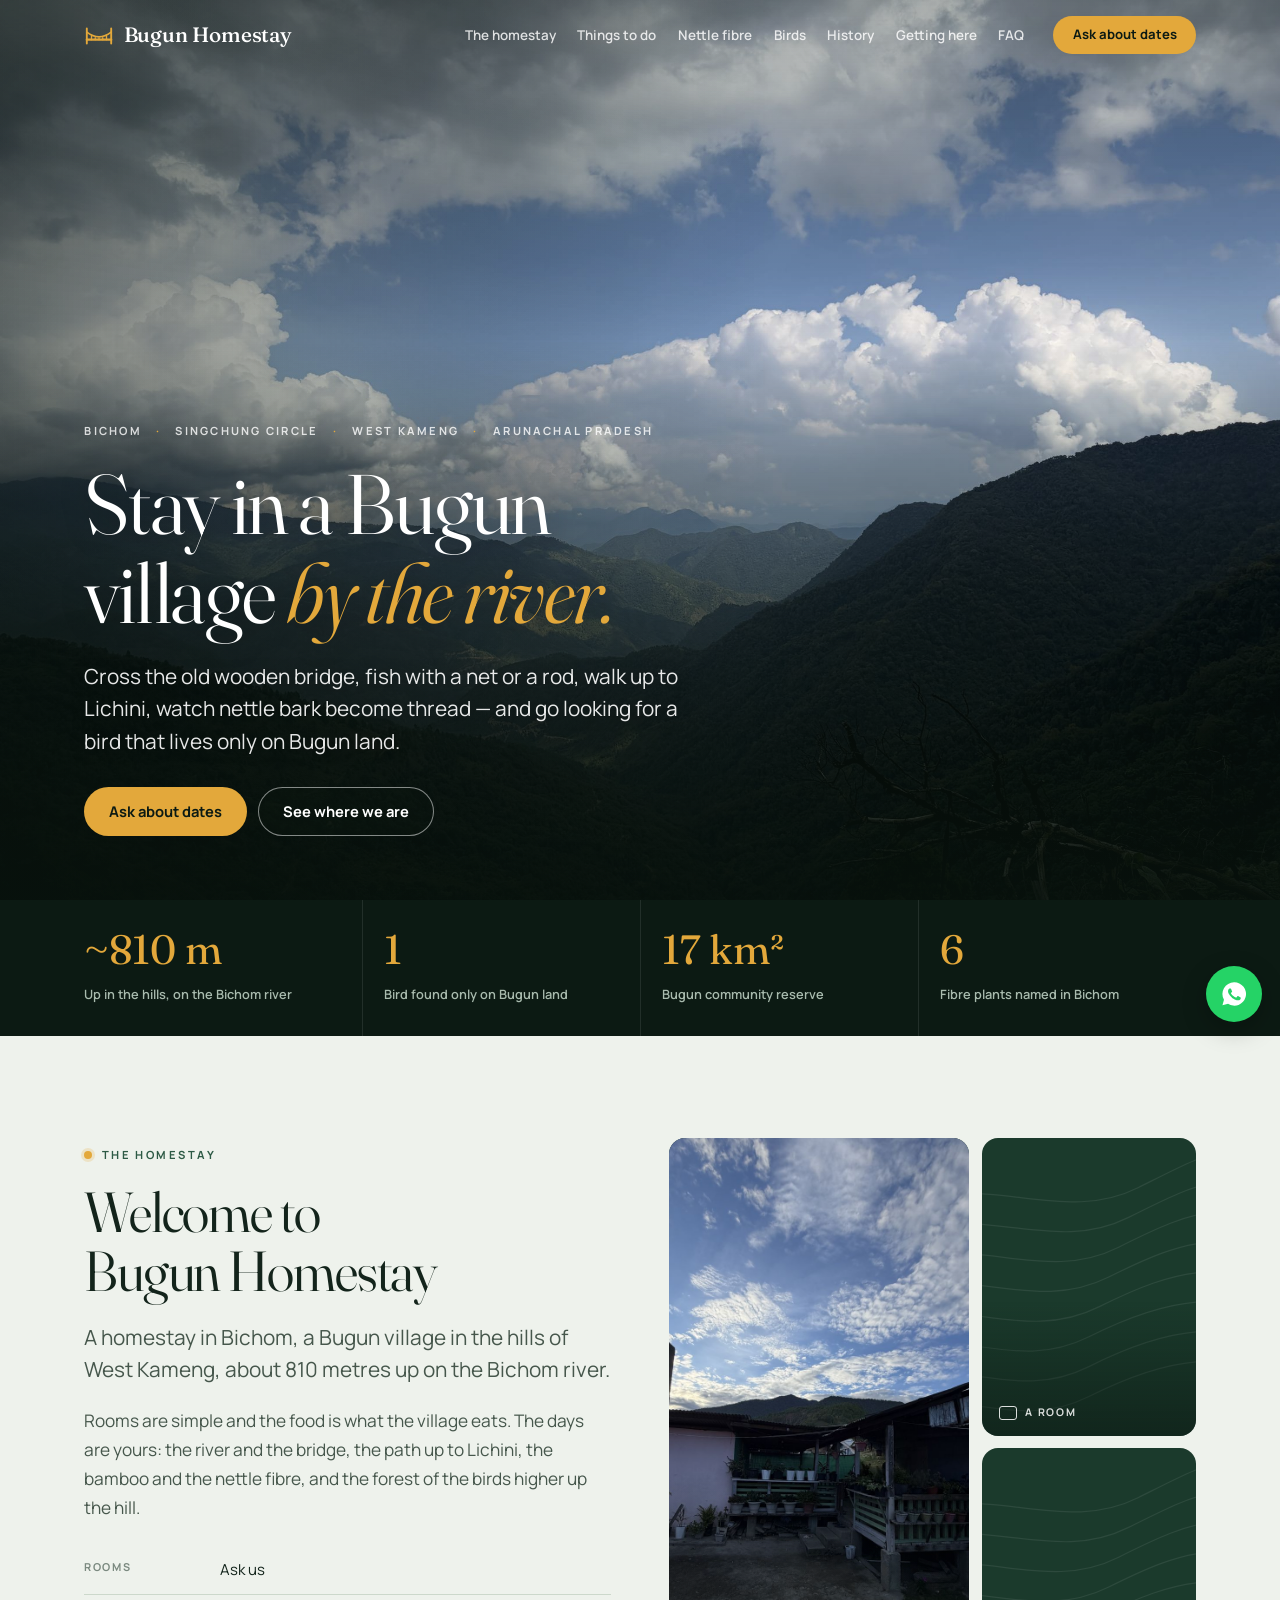
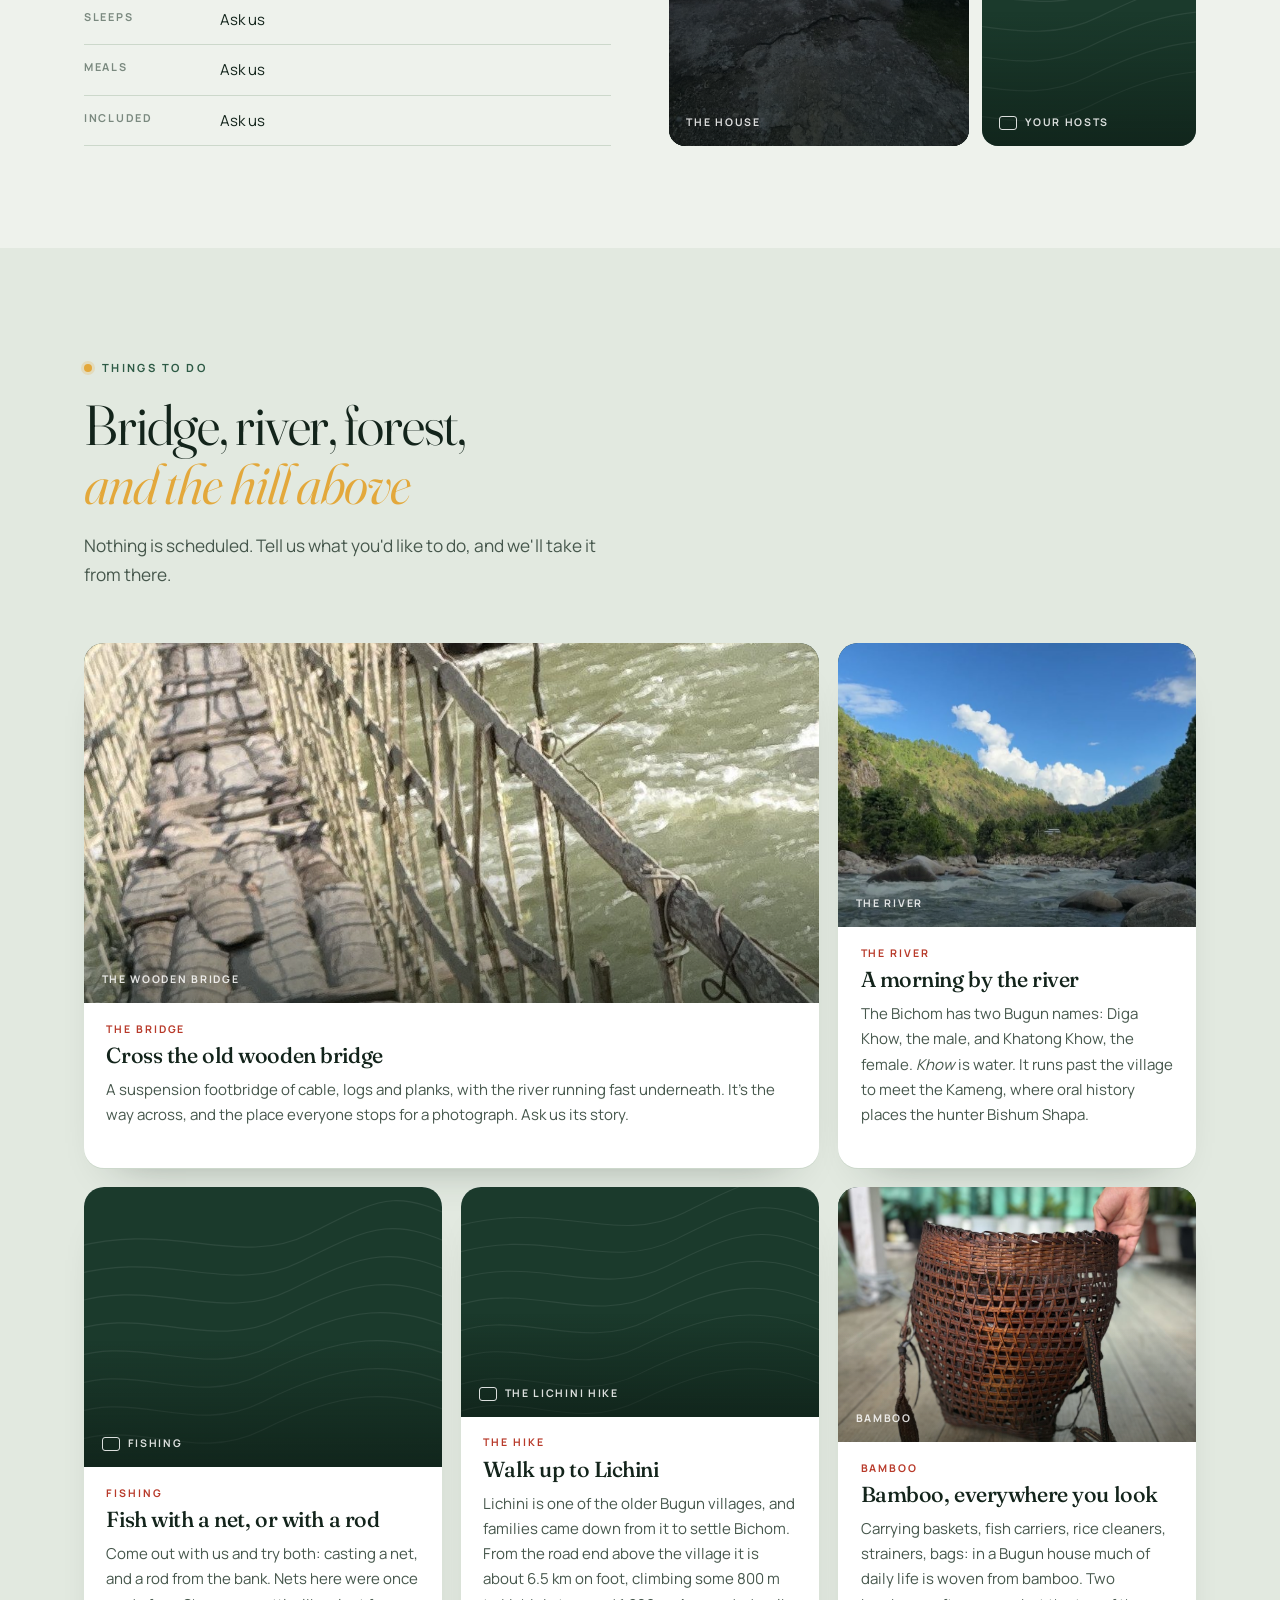
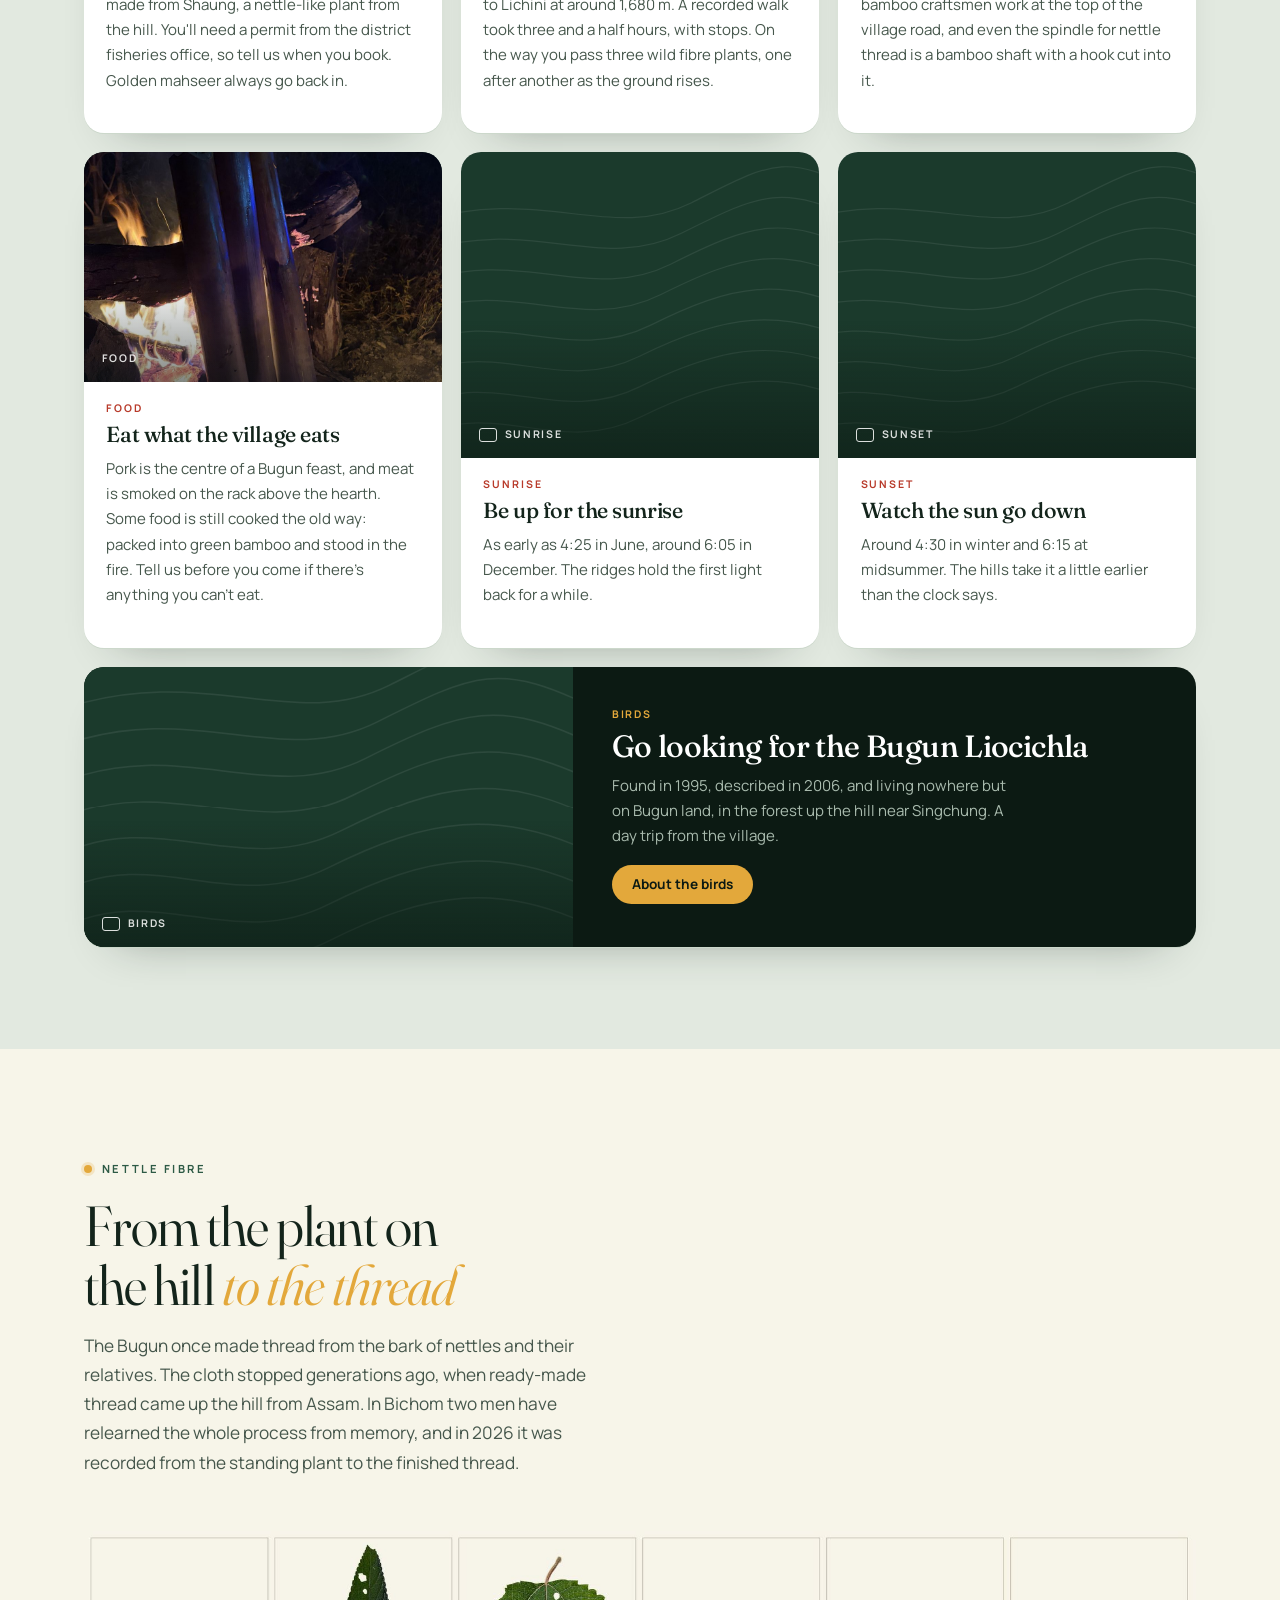
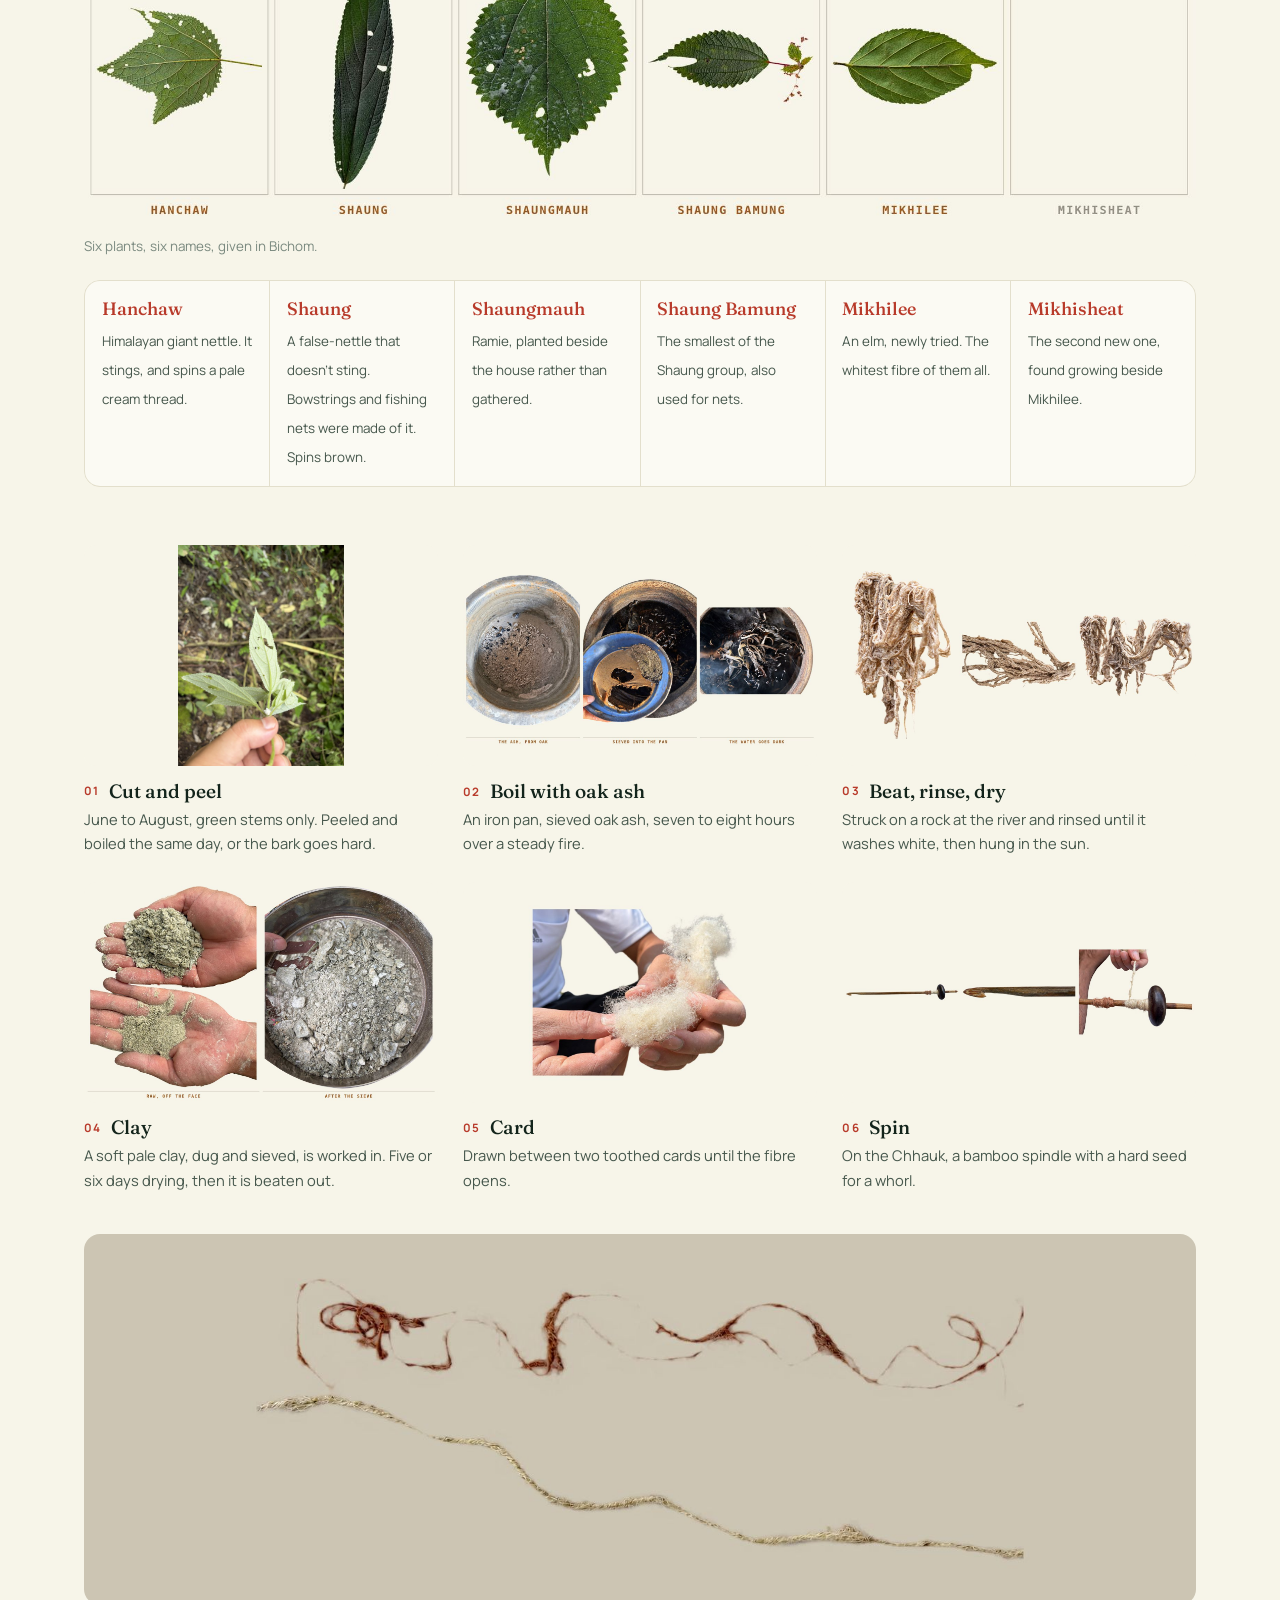
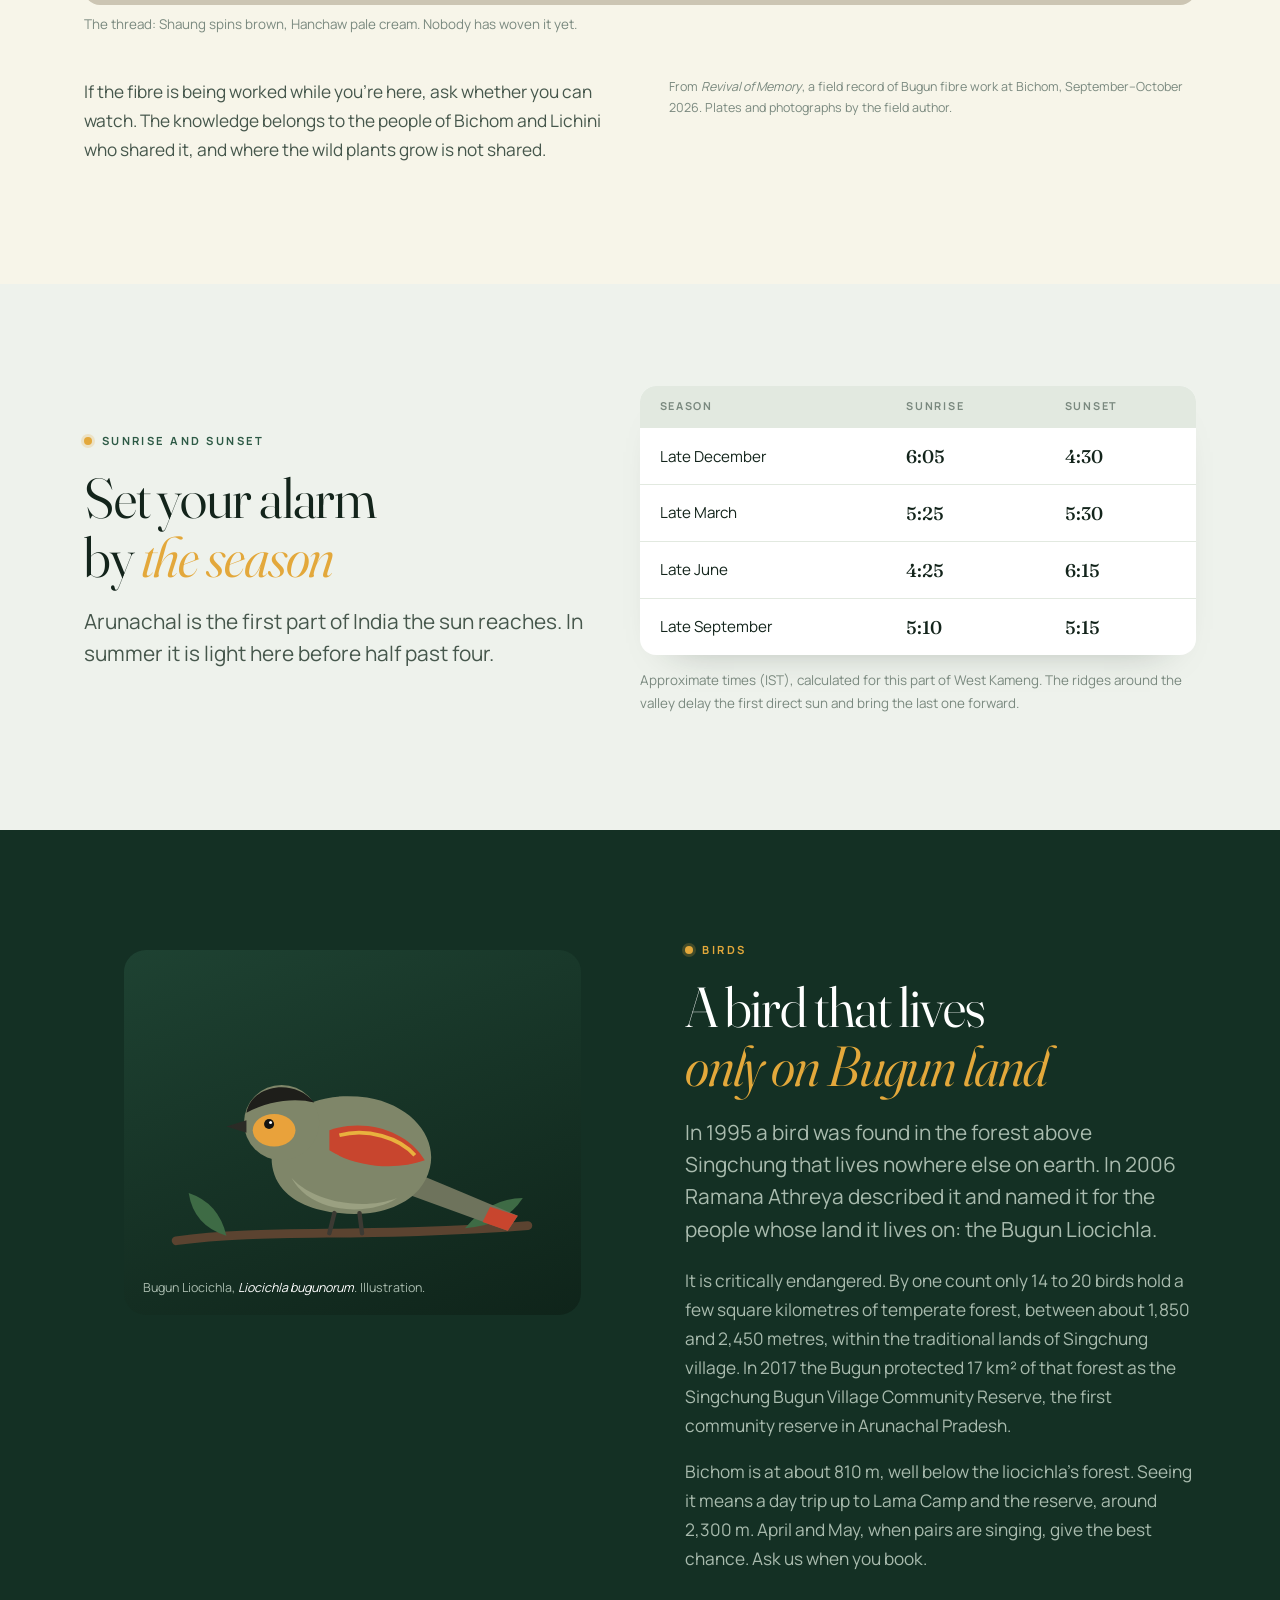
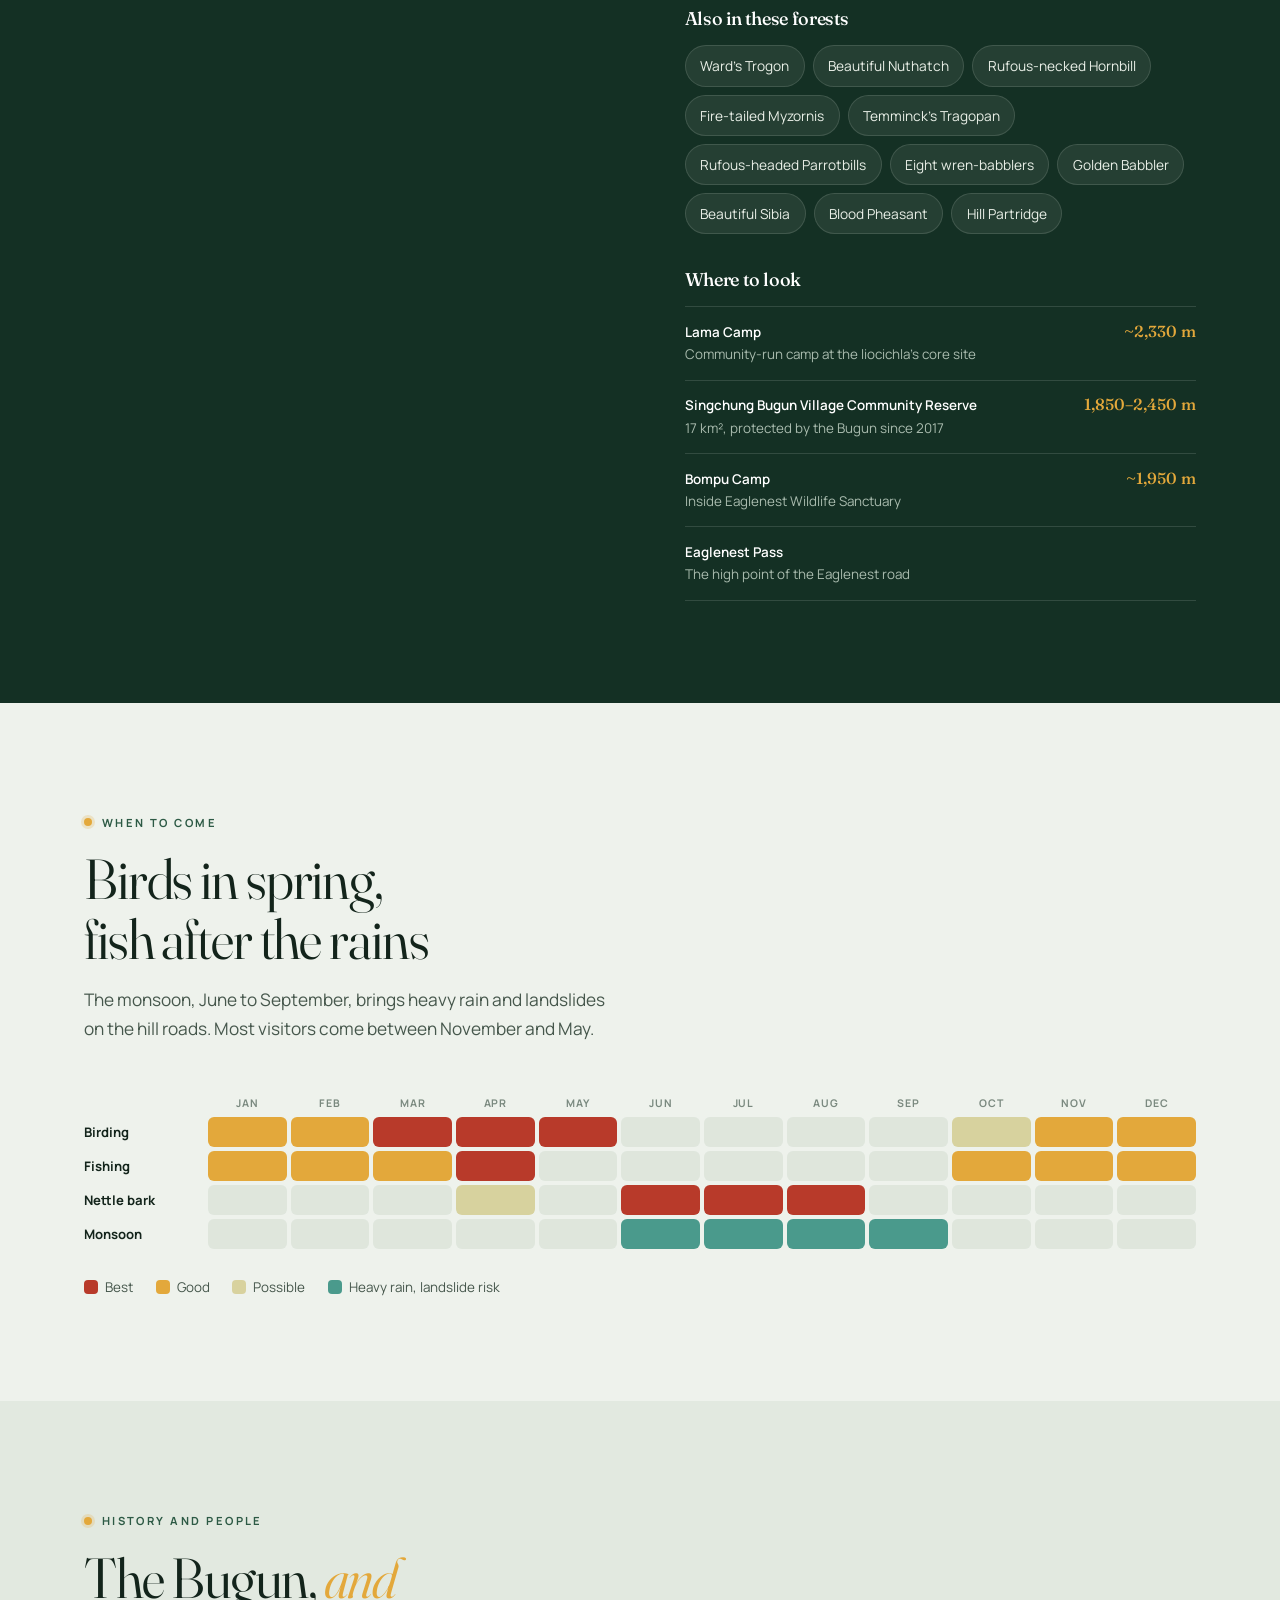
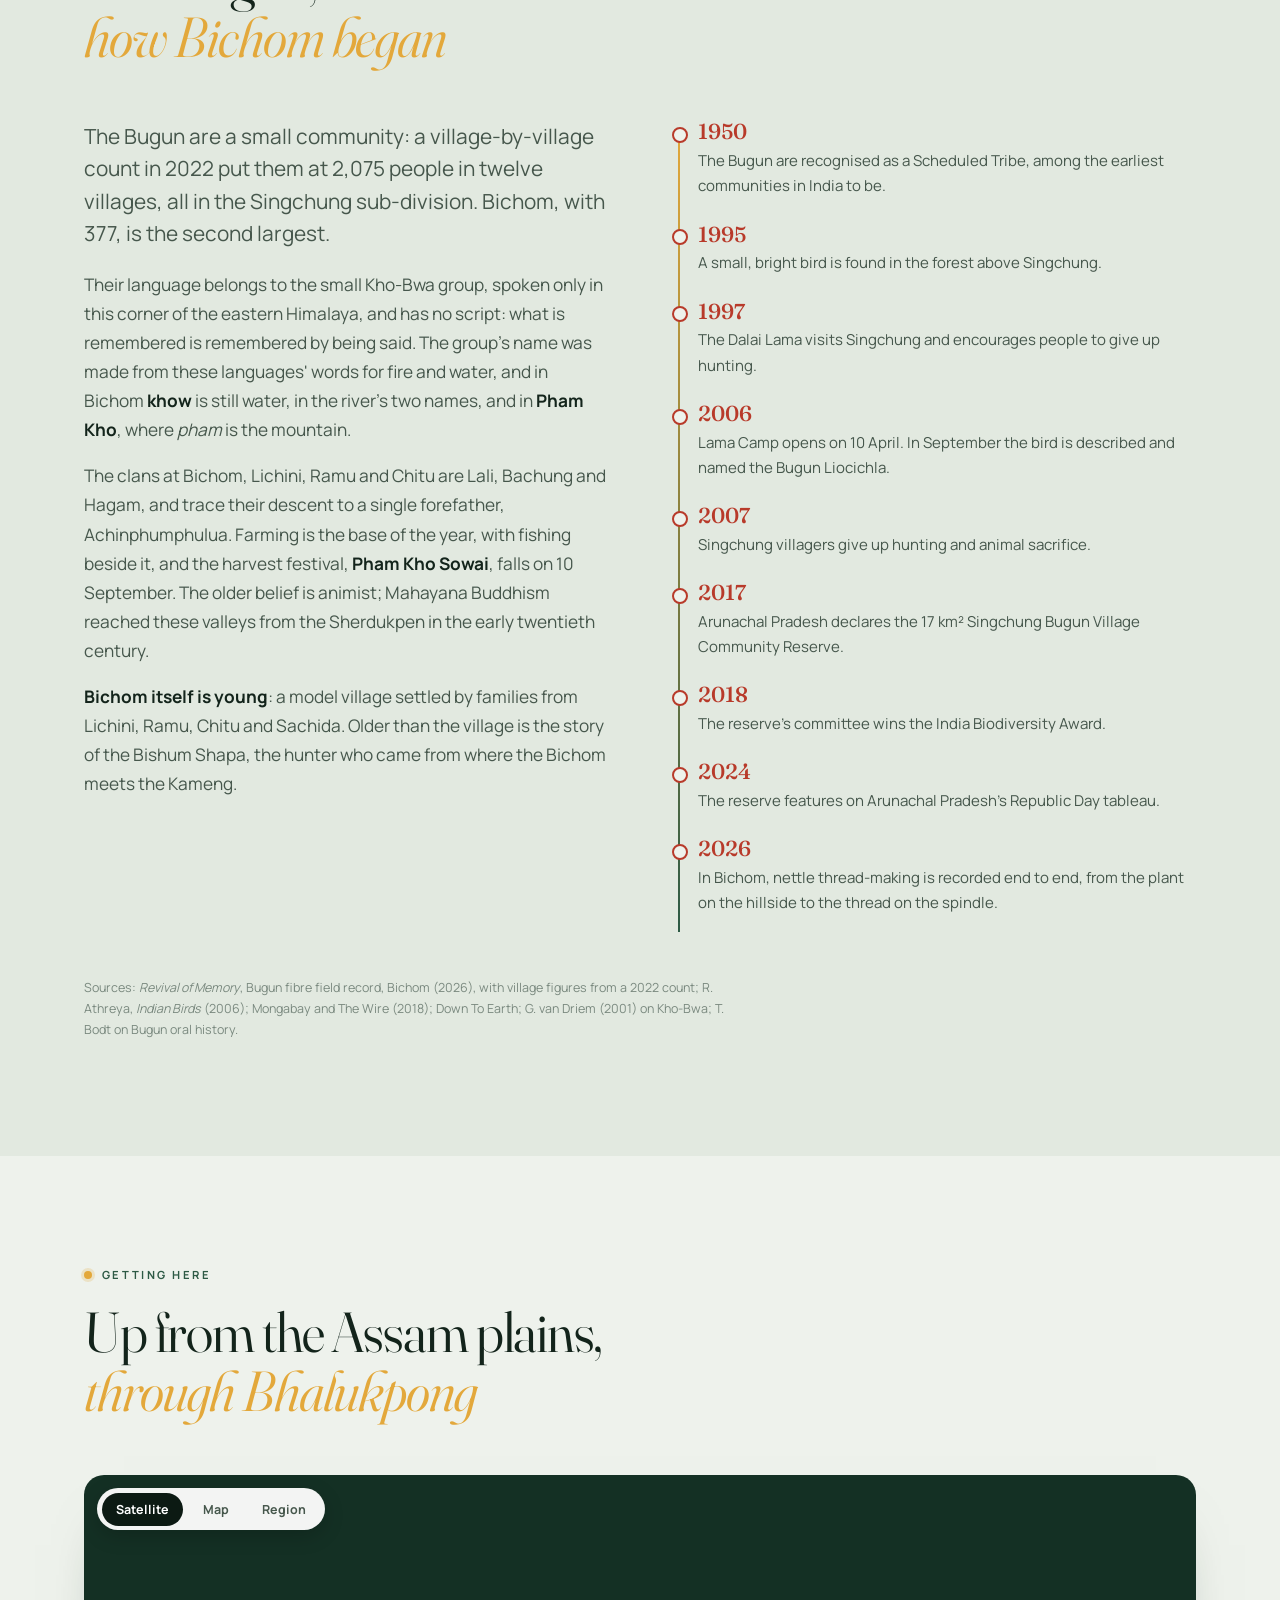
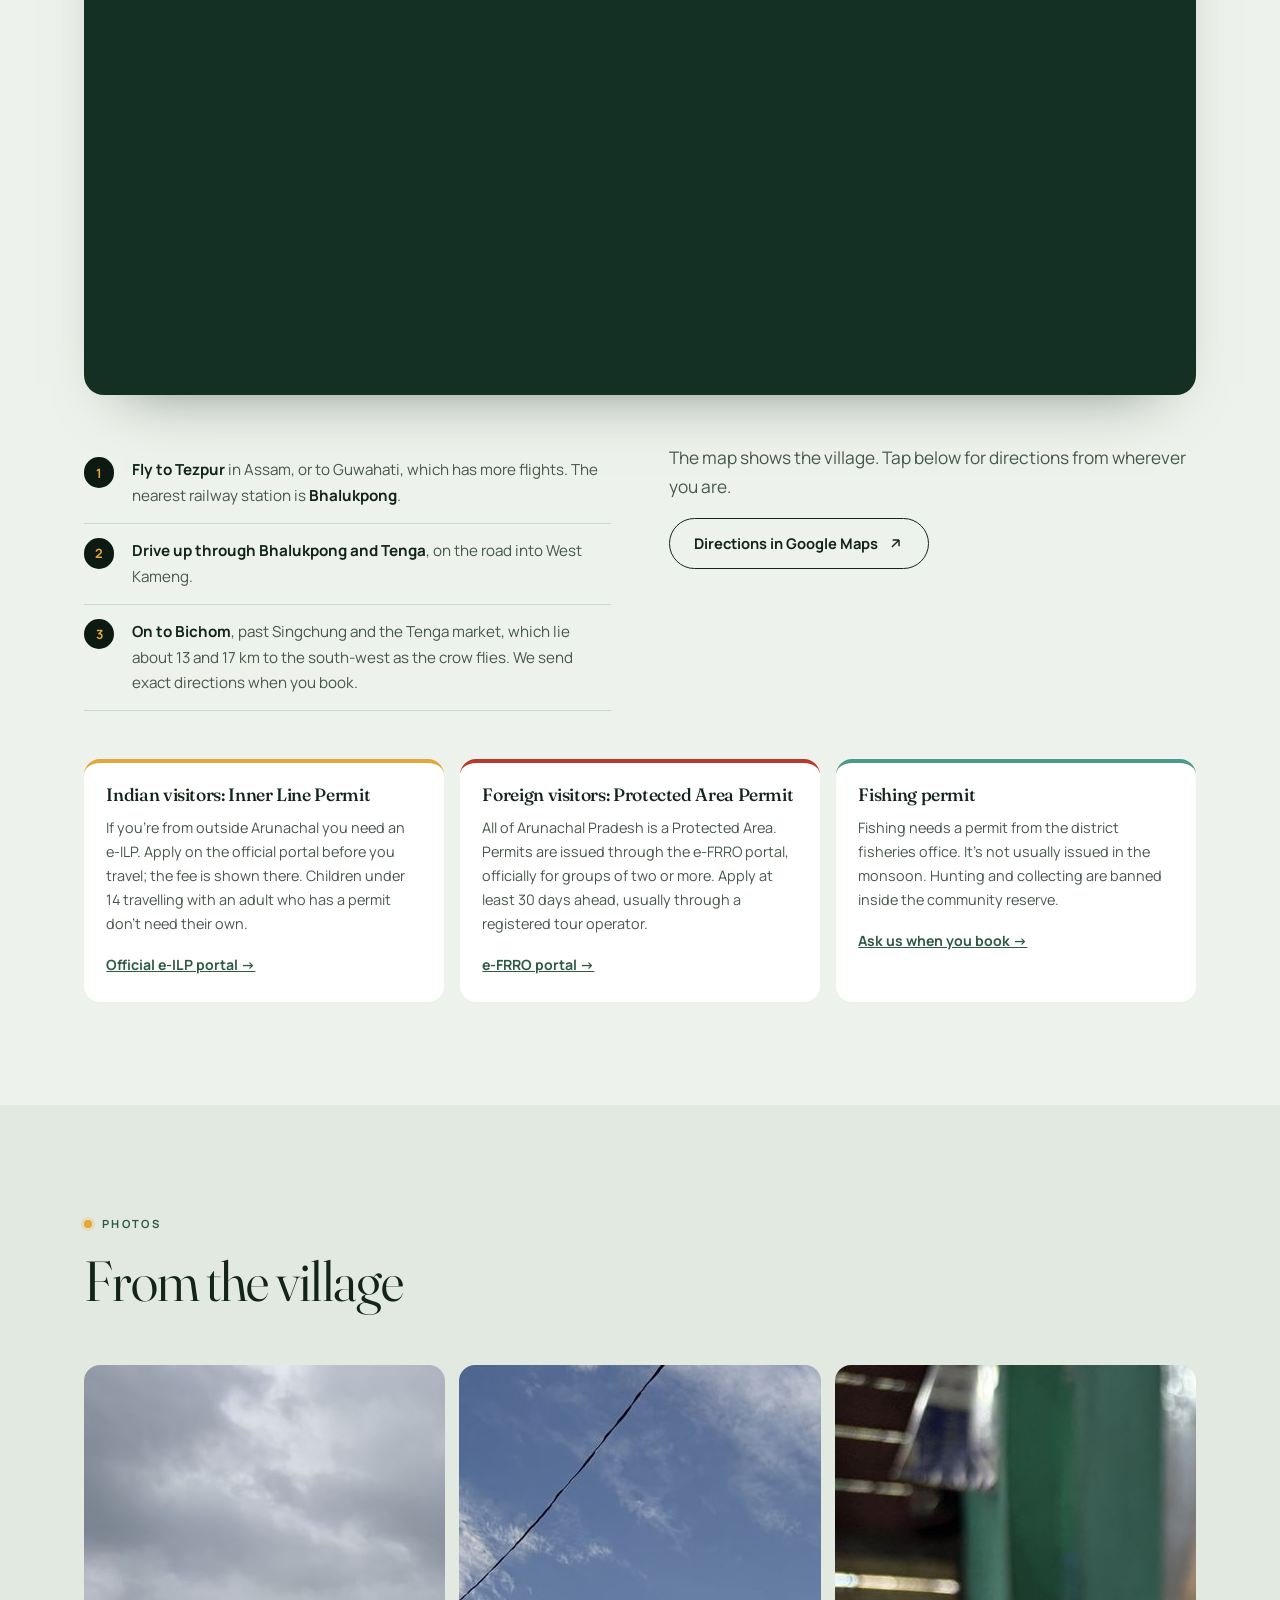
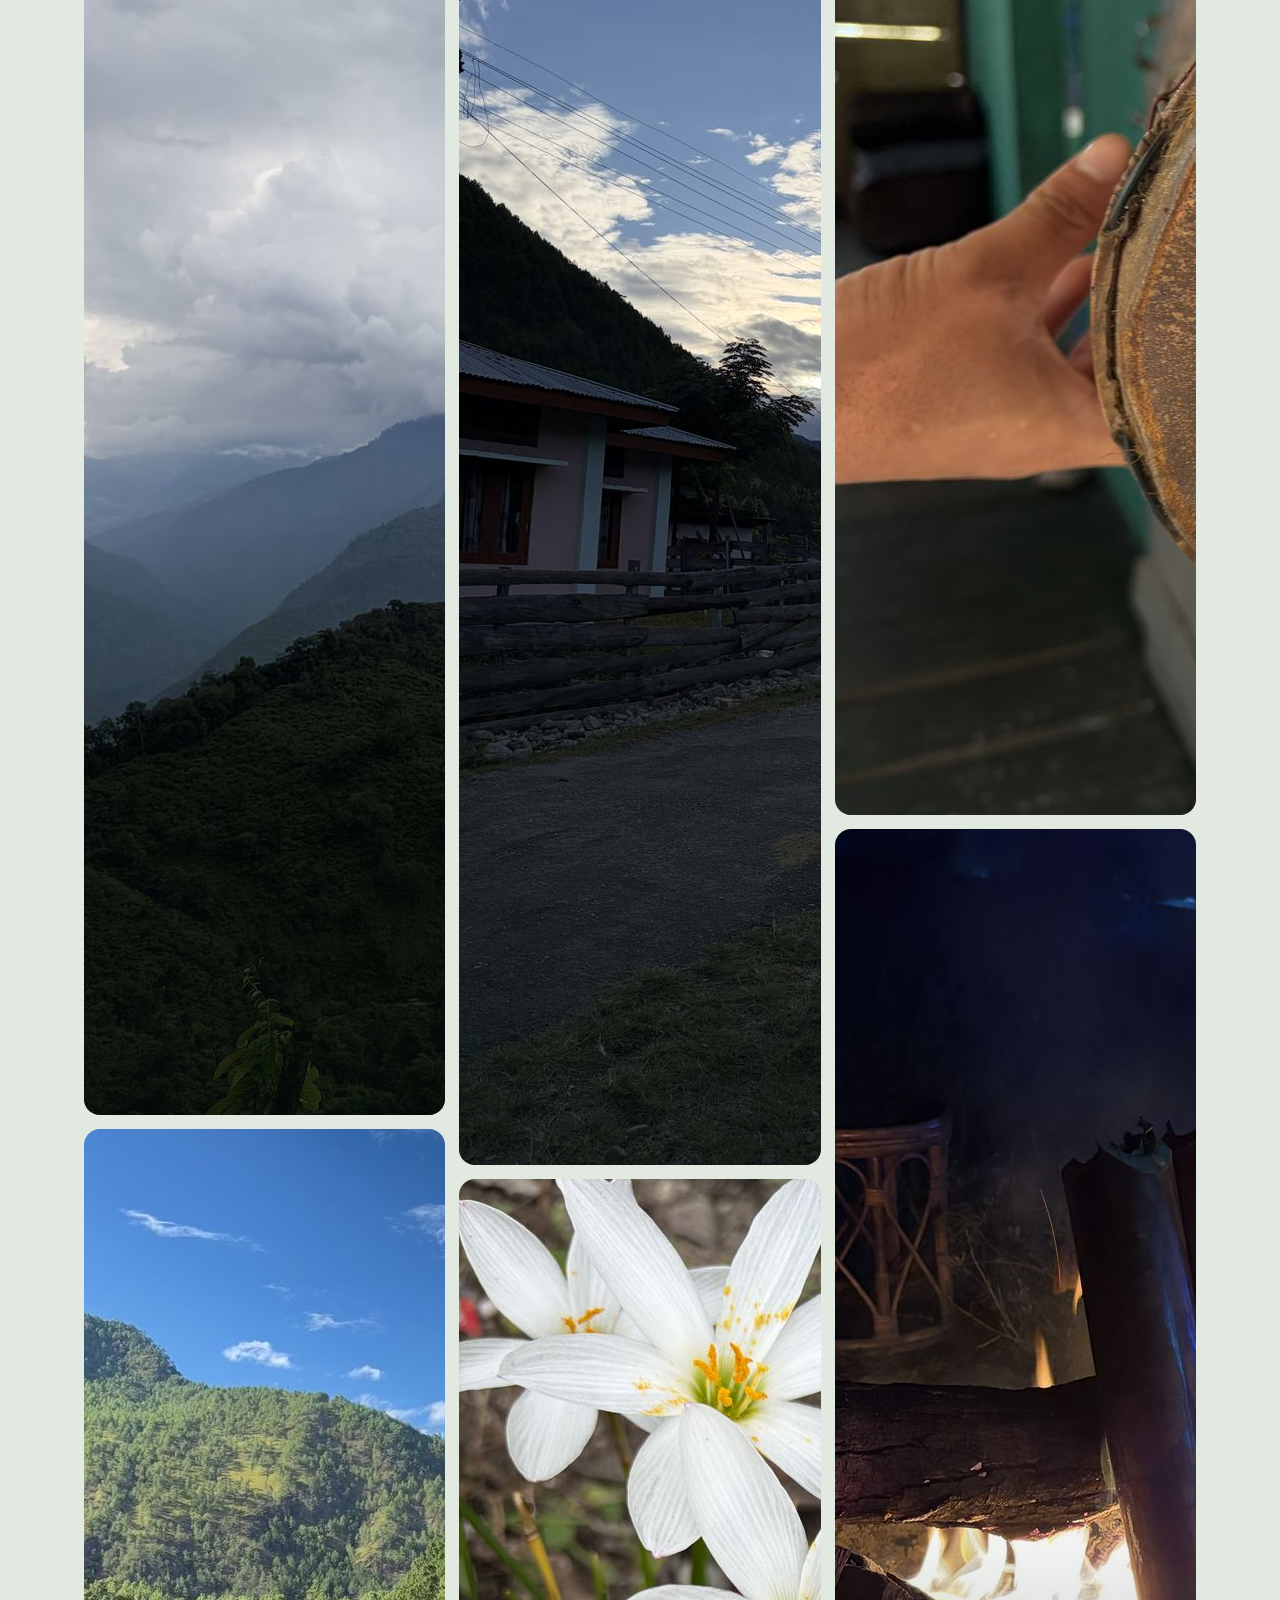
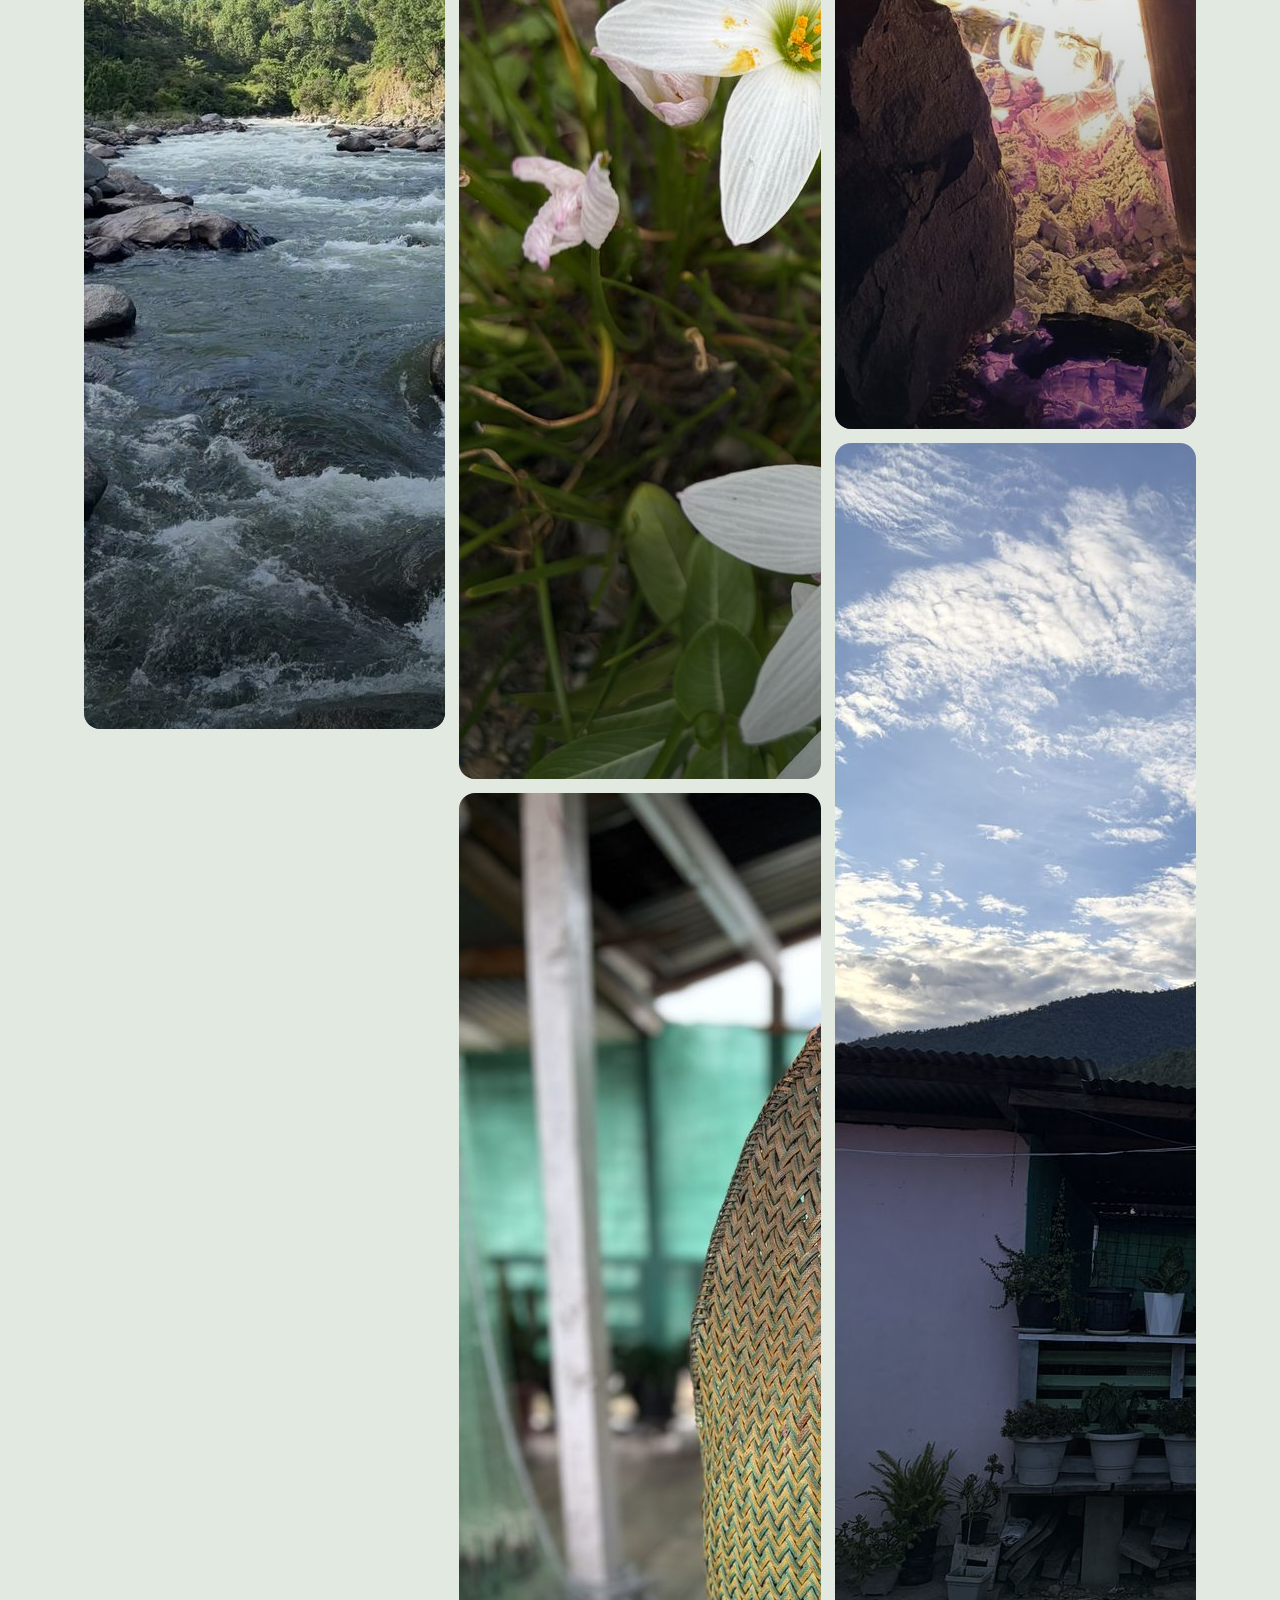
==== commit 06b6a485: "Add real photos and Bichom field findings; take raw uploads off the site - Photos from the Drive fol" ====
--- a/index.html
+++ b/index.html
@@ -4,7 +4,7 @@
 <meta charset="utf-8">
 <meta name="viewport" content="width=device-width, initial-scale=1">
 <title>Bugun Homestay — Bichom, West Kameng, Arunachal Pradesh</title>
-<meta name="description" content="A homestay in Bichom, a Bugun village in West Kameng, Arunachal Pradesh. The old wooden bridge, the river, fishing with net and rod, the hike to Lichini, bamboo, home food, and day trips up to the forest of the Bugun Liocichla.">
+<meta name="description" content="A homestay in Bichom, a Bugun village in West Kameng, Arunachal Pradesh. The wooden suspension bridge, the river, fishing with net and rod, the hike to Lichini, bamboo, nettle fibre, home food, and day trips up to the forest of the Bugun Liocichla.">
 <meta property="og:type" content="website">
 <meta property="og:title" content="Bugun Homestay — Bichom, Arunachal Pradesh">
 <meta property="og:description" content="Stay in a Bugun village by the river. The wooden bridge, fishing, the Lichini hike, and the bird that lives only on Bugun land.">
@@ -84,7 +84,7 @@
 .nav__in{display:flex;align-items:center;gap:1.8rem;height:70px}
 .mark{display:flex;align-items:center;gap:.6rem;margin-right:auto;color:#fff;text-decoration:none;font:500 1.3rem/1 var(--disp);letter-spacing:-.01em}
 .mark svg{width:30px;height:30px;color:var(--gold);flex:none}
-.nav__links{display:flex;gap:1.6rem;font-size:.86rem;font-weight:600}
+.nav__links{display:flex;gap:1.35rem;font-size:.84rem;font-weight:600}
 .nav__links a{position:relative;padding:.3rem 0;text-decoration:none;color:rgba(255,255,255,.82);transition:color .25s}
 .nav__links a::after{content:'';position:absolute;left:0;right:0;bottom:0;height:2px;border-radius:2px;background:var(--gold);transform:scaleX(0);transform-origin:left;transition:transform .35s var(--ease)}
 .nav__links a:hover,.nav__links a.on{color:#fff}
@@ -97,7 +97,7 @@
 @keyframes drop{from{opacity:0;transform:translateY(-8px)}}
 .mnav a{display:block;padding:.95rem 0;border-bottom:1px solid rgba(233,239,231,.1);text-decoration:none;font:400 1.3rem var(--disp);color:var(--on-dark)}
 .mnav a.btn{margin-top:1.2rem;width:100%;font:700 .95rem var(--body);color:var(--night);border-bottom:0}
-@media(max-width:1080px){.nav__links{display:none}.burger{display:inline-flex}}
+@media(max-width:1180px){.nav__links{display:none}.burger{display:inline-flex}}
 @media(max-width:520px){.nav .btn--gold{display:none}}
 
 /* ══ hero ══ */
@@ -197,6 +197,28 @@
 .card--wide .card__tag{color:var(--gold)}
 @media(max-width:960px){.grid{grid-template-columns:repeat(2,1fr)}.card,.card--big{grid-column:span 1}.card--big{grid-column:1/-1}}
 @media(max-width:620px){.grid{grid-template-columns:1fr}.card,.card--big{grid-column:auto}.card--wide{flex-direction:column}.card--wide .ph{flex-basis:auto}}
+
+/* ══ nettle fibre: the report's own cream, so its plates sit flush ══ */
+.fibre{background:#F7F5E9}
+.fibre__leaves{margin:0}
+.fibre__leaves img,.fibre__thread img{display:block;width:100%;height:auto}
+.fibre figcaption{margin-top:.5rem;font-size:.84rem;color:var(--ink-3)}
+.plants{display:grid;grid-template-columns:repeat(6,1fr);gap:1px;margin:1.4rem 0 clamp(2.4rem,5vw,3.6rem);background:#E3DFCC;border:1px solid #E3DFCC;border-radius:var(--r);overflow:hidden}
+.plants div{background:#FBFAF3;padding:1rem 1.05rem}
+.plants b{display:block;font:500 1.12rem var(--disp);color:var(--red);margin-bottom:.3rem}
+.plants span{font-size:.84rem;line-height:1.5;color:var(--ink-2)}
+@media(max-width:1000px){.plants{grid-template-columns:repeat(3,1fr)}}
+@media(max-width:560px){.plants{grid-template-columns:1fr 1fr}}
+.process{list-style:none;margin:0;padding:0;display:grid;grid-template-columns:repeat(3,1fr);gap:clamp(1rem,2vw,1.6rem);counter-reset:st}
+.process li{counter-increment:st;display:flex;flex-direction:column}
+.process img{width:100%;aspect-ratio:16/10;object-fit:contain;background:#F7F5E9;border-radius:12px;margin-bottom:.8rem}
+.process b{font:500 1.2rem var(--disp);margin-bottom:.25rem}
+.process b::before{content:counter(st,decimal-leading-zero);font:700 .72rem var(--body);letter-spacing:.1em;color:var(--red);margin-right:.6rem;vertical-align:.18em}
+.process span{font-size:.92rem;color:var(--ink-2)}
+@media(max-width:860px){.process{grid-template-columns:1fr 1fr}}
+@media(max-width:520px){.process{grid-template-columns:1fr}}
+.fibre__thread{margin:clamp(1.8rem,3.5vw,2.6rem) 0 0}
+.fibre__thread img{border-radius:var(--r)}
 
 /* ══ sun ══ */
 .sun{display:grid;grid-template-columns:1fr 1.1fr;gap:clamp(1.5rem,4vw,4rem);align-items:center}
@@ -400,6 +422,7 @@
     <div class="nav__links">
       <a href="#stay">The homestay</a>
       <a href="#days">Things to do</a>
+      <a href="#fibre">Nettle fibre</a>
       <a href="#birds">Birds</a>
       <a href="#history">History</a>
       <a href="#here">Getting here</a>
@@ -414,6 +437,7 @@
 <div class="mnav" id="mnav">
   <a href="#stay">The homestay</a>
   <a href="#days">Things to do</a>
+  <a href="#fibre">Nettle fibre</a>
   <a href="#birds">Birds</a>
   <a href="#when">When to come</a>
   <a href="#history">History</a>
@@ -497,7 +521,7 @@
   <div class="hero__in wrap">
     <p class="hero__place"><span data-set="village">Bichom</span><span>Singchung circle</span><span>West Kameng</span><span>Arunachal Pradesh</span></p>
     <h1>Stay in a Bugun village <em>by the river.</em></h1>
-    <p class="lede">Cross the old wooden bridge, fish with a net or a rod, walk up to Lichini, watch the sun come up over the hills — and go looking for a bird that lives only on Bugun land.</p>
+    <p class="lede">Cross the old wooden bridge, fish with a net or a rod, walk up to Lichini, watch nettle bark become thread — and go looking for a bird that lives only on Bugun land.</p>
     <div class="hero__cta">
       <a class="btn btn--gold" href="#book">Ask about dates</a>
       <button class="btn btn--ghost" type="button" data-video="tour" hidden><svg aria-hidden="true"><use href="#play"/></svg>Watch the video</button>
@@ -509,10 +533,10 @@
 <!-- ══════════ FACTS ══════════ -->
 <div class="facts">
   <div class="wrap facts__in">
-    <div class="fact"><b>~800 m</b><span>Up in the hills, by the river</span></div>
+    <div class="fact"><b>~810 m</b><span>Up in the hills, on the Bichom river</span></div>
     <div class="fact"><b>1</b><span>Bird found only on Bugun land</span></div>
     <div class="fact"><b>17 km²</b><span>Bugun community reserve</span></div>
-    <div class="fact"><b>Mar–May</b><span>Best months for birds</span></div>
+    <div class="fact"><b>6</b><span>Fibre plants named in Bichom</span></div>
   </div>
 </div>
 
@@ -522,8 +546,8 @@
     <div class="rv">
       <p class="eyebrow">The homestay</p>
       <h2>Welcome to <span data-set="name">Bugun Homestay</span></h2>
-      <p class="lede" style="margin-top:1.3rem">A homestay in <span data-set="village">Bichom</span>, a Bugun village in the hills of West Kameng, about 800 metres up and beside the river.</p>
-      <p style="color:var(--ink-2)">Rooms are simple and the food is what the village eats. The days are yours: the river and the bridge, the path up to Lichini, the bamboo, and the forest of the birds higher up the hill.</p>
+      <p class="lede" style="margin-top:1.3rem">A homestay in <span data-set="village">Bichom</span>, a Bugun village in the hills of West Kameng, about 810 metres up on the Bichom river.</p>
+      <p style="color:var(--ink-2)">Rooms are simple and the food is what the village eats. The days are yours: the river and the bridge, the path up to Lichini, the bamboo and the nettle fibre, and the forest of the birds higher up the hill.</p>
       <table class="spec">
         <tr><th>Rooms</th><td data-set="homestay.rooms">Ask us</td></tr>
         <tr><th>Sleeps</th><td data-set="homestay.sleeps">Ask us</td></tr>
@@ -558,7 +582,7 @@
         <div class="card__body">
           <span class="card__tag">The bridge</span>
           <h3>Cross the old wooden bridge</h3>
-          <p>Planks, rope and the river running underneath. It's the way across, and the place everyone stops for a photograph. Ask us its story.</p>
+          <p>A suspension footbridge of cable, logs and planks, with the river running fast underneath. It's the way across, and the place everyone stops for a photograph. Ask us its story.</p>
           <p class="mine" data-set="stories.bridge" hidden></p>
           <div class="card__foot"><button class="watch" type="button" data-video="bridge" hidden><svg aria-hidden="true"><use href="#play"/></svg>Watch</button></div>
         </div>
@@ -569,7 +593,7 @@
         <div class="card__body">
           <span class="card__tag">The river</span>
           <h3>A morning by the river</h3>
-          <p>The Bichom river runs past the village to meet the Kameng. Bugun oral history remembers a hunter, the Bishum Shapa, who came from where the two rivers meet.</p>
+          <p>The Bichom has two Bugun names: Diga Khow, the male, and Khatong Khow, the female. <i>Khow</i> is water. It runs past the village to meet the Kameng, where oral history places the hunter Bishum Shapa.</p>
           <p class="mine" data-set="stories.river" hidden></p>
           <div class="card__foot"><button class="watch" type="button" data-video="river" hidden><svg aria-hidden="true"><use href="#play"/></svg>Watch</button></div>
         </div>
@@ -580,7 +604,7 @@
         <div class="card__body">
           <span class="card__tag">Fishing</span>
           <h3>Fish with a net, or with a rod</h3>
-          <p>Come out with us and try both: casting a net, and a rod from the bank. You'll need a fishing permit from the district fisheries office, so tell us when you book. Golden mahseer always go back in.</p>
+          <p>Come out with us and try both: casting a net, and a rod from the bank. Nets here were once made from Shaung, a nettle-like plant from the hill. You'll need a permit from the district fisheries office, so tell us when you book. Golden mahseer always go back in.</p>
           <p class="mine" data-set="stories.fishing" hidden></p>
           <div class="card__foot"><button class="watch" type="button" data-video="fishing" hidden><svg aria-hidden="true"><use href="#play"/></svg>Watch</button></div>
         </div>
@@ -591,7 +615,7 @@
         <div class="card__body">
           <span class="card__tag">The hike</span>
           <h3>Walk up to Lichini</h3>
-          <p>Lichini is one of the older Bugun villages. When Bichom was settled, families came down from Lichini, Ramu, Chitu and Sachida. The walk takes you up to where many of them came from.</p>
+          <p>Lichini is one of the older Bugun villages, and families came down from it to settle Bichom. From the road end above the village it is about 6.5 km on foot, climbing some 800 m to Lichini at around 1,680 m. A recorded walk took three and a half hours, with stops. On the way you pass three wild fibre plants, one after another as the ground rises.</p>
           <p class="mine" data-set="stories.lichini" hidden></p>
           <div class="card__foot"><button class="watch" type="button" data-video="lichini" hidden><svg aria-hidden="true"><use href="#play"/></svg>Watch</button></div>
         </div>
@@ -602,7 +626,7 @@
         <div class="card__body">
           <span class="card__tag">Bamboo</span>
           <h3>Bamboo, everywhere you look</h3>
-          <p>Carrying baskets, fish carriers, rice cleaners, strainers, bags, the stand over the fire: in a Bugun house much of daily life is woven from bamboo, and craftsmen in the village still make them.</p>
+          <p>Carrying baskets, fish carriers, rice cleaners, strainers, bags: in a Bugun house much of daily life is woven from bamboo. Two bamboo craftsmen work at the top of the village road, and even the spindle for nettle thread is a bamboo shaft with a hook cut into it.</p>
           <p class="mine" data-set="stories.bamboo" hidden></p>
           <div class="card__foot"><button class="watch" type="button" data-video="bamboo" hidden><svg aria-hidden="true"><use href="#play"/></svg>Watch</button></div>
         </div>
@@ -613,7 +637,7 @@
         <div class="card__body">
           <span class="card__tag">Food</span>
           <h3>Eat what the village eats</h3>
-          <p>Pork is the centre of a Bugun feast, and meat is smoked on the rack above the hearth. Home cooking, not restaurant food. Tell us before you come if there's anything you can't eat.</p>
+          <p>Pork is the centre of a Bugun feast, and meat is smoked on the rack above the hearth. Some food is still cooked the old way: packed into green bamboo and stood in the fire. Tell us before you come if there's anything you can't eat.</p>
           <p class="mine" data-set="stories.food" hidden></p>
           <div class="card__foot"><button class="watch" type="button" data-video="food" hidden><svg aria-hidden="true"><use href="#play"/></svg>Watch</button></div>
         </div>
@@ -646,10 +670,51 @@
         <div class="card__body">
           <span class="card__tag">Birds</span>
           <h3>Go looking for the Bugun Liocichla</h3>
-          <p>A bird first described in 2006 and found nowhere but on Bugun land, in the forest up the hill near Singchung. A day trip from the village.</p>
+          <p>Found in 1995, described in 2006, and living nowhere but on Bugun land, in the forest up the hill near Singchung. A day trip from the village.</p>
           <div class="card__foot"><a class="btn btn--gold" href="#birds" style="padding:.75rem 1.2rem;font-size:.85rem">About the birds</a></div>
         </div>
       </article>
+    </div>
+  </div>
+</section>
+
+<!-- ══════════ NETTLE FIBRE ══════════ -->
+<section class="sec fibre" id="fibre">
+  <div class="wrap">
+    <div class="sec__head rv">
+      <p class="eyebrow">Nettle fibre</p>
+      <h2>From the plant on the hill <em>to the thread</em></h2>
+      <p>The Bugun once made thread from the bark of nettles and their relatives. The cloth stopped generations ago, when ready-made thread came up the hill from Assam. In Bichom two men have relearned the whole process from memory, and in 2026 it was recorded from the standing plant to the finished thread.</p>
+    </div>
+
+    <figure class="fibre__leaves rv">
+      <img src="photos/fibre-leaves.jpg" alt="Leaves of the six fibre plants, side by side" loading="lazy" width="2000" height="533">
+      <figcaption>Six plants, six names, given in Bichom.</figcaption>
+    </figure>
+    <div class="plants rv">
+      <div><b>Hanchaw</b><span>Himalayan giant nettle. It stings, and spins a pale cream thread.</span></div>
+      <div><b>Shaung</b><span>A false-nettle that doesn't sting. Bowstrings and fishing nets were made of it. Spins brown.</span></div>
+      <div><b>Shaungmauh</b><span>Ramie, planted beside the house rather than gathered.</span></div>
+      <div><b>Shaung Bamung</b><span>The smallest of the Shaung group, also used for nets.</span></div>
+      <div><b>Mikhilee</b><span>An elm, newly tried. The whitest fibre of them all.</span></div>
+      <div><b>Mikhisheat</b><span>The second new one, found growing beside Mikhilee.</span></div>
+    </div>
+
+    <ol class="process">
+      <li class="rv"><img src="photos/fibre-plant.jpg" alt="A stem of Shaung held in the hand" loading="lazy"><b>Cut and peel</b><span>June to August, green stems only. Peeled and boiled the same day, or the bark goes hard.</span></li>
+      <li class="rv"><img src="photos/fibre-boil.jpg" alt="Oak ash sieved into the pan" loading="lazy"><b>Boil with oak ash</b><span>An iron pan, sieved oak ash, seven to eight hours over a steady fire.</span></li>
+      <li class="rv"><img src="photos/fibre-dry.jpg" alt="Cleaned fibre, dried" loading="lazy"><b>Beat, rinse, dry</b><span>Struck on a rock at the river and rinsed until it washes white, then hung in the sun.</span></li>
+      <li class="rv"><img src="photos/fibre-clay.jpg" alt="Clay from the face, and after the sieve" loading="lazy"><b>Clay</b><span>A soft pale clay, dug and sieved, is worked in. Five or six days drying, then it is beaten out.</span></li>
+      <li class="rv"><img src="photos/fibre-card.jpg" alt="Carded fibre, opened in the hand" loading="lazy"><b>Card</b><span>Drawn between two toothed cards until the fibre opens.</span></li>
+      <li class="rv"><img src="photos/fibre-spin.jpg" alt="The Chhauk, a bamboo spindle, with thread" loading="lazy"><b>Spin</b><span>On the Chhauk, a bamboo spindle with a hard seed for a whorl.</span></li>
+    </ol>
+    <figure class="fibre__thread rv">
+      <img src="photos/fibre-thread.jpg" alt="Two threads: brown Shaung and cream Hanchaw" loading="lazy" width="1600" height="533">
+      <figcaption>The thread: Shaung spins brown, Hanchaw pale cream. Nobody has woven it yet.</figcaption>
+    </figure>
+    <div class="two" style="margin-top:clamp(1.8rem,3.5vw,2.6rem)">
+      <p class="rv" style="color:var(--ink-2)">If the fibre is being worked while you're here, ask whether you can watch. The knowledge belongs to the people of Bichom and Lichini who shared it, and where the wild plants grow is not shared.</p>
+      <p class="rv sources" style="margin:0">From <i>Revival of Memory</i>, a field record of Bugun fibre work at Bichom, September–October 2026. Plates and photographs by the field author.</p>
     </div>
   </div>
 </section>
@@ -707,9 +772,9 @@
     <div class="rv">
       <p class="eyebrow">Birds</p>
       <h2>A bird that lives <em>only on Bugun land</em></h2>
-      <p class="lede" style="margin-top:1.3rem">In 2006 Ramana Athreya described a new species from the forest above Singchung and named it for the people whose land it lives on: the Bugun Liocichla.</p>
+      <p class="lede" style="margin-top:1.3rem">In 1995 a bird was found in the forest above Singchung that lives nowhere else on earth. In 2006 Ramana Athreya described it and named it for the people whose land it lives on: the Bugun Liocichla.</p>
       <p>It is critically endangered. By one count only 14 to 20 birds hold a few square kilometres of temperate forest, between about 1,850 and 2,450 metres, within the traditional lands of Singchung village. In 2017 the Bugun protected 17 km² of that forest as the Singchung Bugun Village Community Reserve, the first community reserve in Arunachal Pradesh.</p>
-      <p><span data-set="village">Bichom</span> is at about 800 m, well below the liocichla's forest. Seeing it means a day trip up to Lama Camp and the reserve, around 2,300 m. April and May, when pairs are singing, give the best chance. Ask us when you book.</p>
+      <p><span data-set="village">Bichom</span> is at about 810 m, well below the liocichla's forest. Seeing it means a day trip up to Lama Camp and the reserve, around 2,300 m. April and May, when pairs are singing, give the best chance. Ask us when you book.</p>
 
       <h3>Also in these forests</h3>
       <ul class="chips">
@@ -723,7 +788,7 @@
         <li><span><b>Lama Camp</b><span>Community-run camp at the liocichla's core site</span></span><em>~2,330 m</em></li>
         <li><span><b>Singchung Bugun Village Community Reserve</b><span>17 km², protected by the Bugun since 2017</span></span><em>1,850–2,450 m</em></li>
         <li><span><b>Bompu Camp</b><span>Inside Eaglenest Wildlife Sanctuary</span></span><em>~1,950 m</em></li>
-        <li><span><b>Eaglenest Pass</b><span>The high point of the Eaglenest road</span></span><em>~2,800 m</em></li>
+        <li><span><b>Eaglenest Pass</b><span>The high point of the Eaglenest road</span></span><em></em></li>
       </ul>
     </div>
   </div>
@@ -744,6 +809,8 @@
         <i class="c good"></i><i class="c good"></i><i class="c best"></i><i class="c best"></i><i class="c best"></i><i class="c"></i><i class="c"></i><i class="c"></i><i class="c"></i><i class="c some"></i><i class="c good"></i><i class="c good"></i>
         <span class="lbl">Fishing</span>
         <i class="c good"></i><i class="c good"></i><i class="c good"></i><i class="c best"></i><i class="c"></i><i class="c"></i><i class="c"></i><i class="c"></i><i class="c"></i><i class="c good"></i><i class="c good"></i><i class="c good"></i>
+        <span class="lbl">Nettle bark</span>
+        <i class="c"></i><i class="c"></i><i class="c"></i><i class="c some"></i><i class="c"></i><i class="c best"></i><i class="c best"></i><i class="c best"></i><i class="c"></i><i class="c"></i><i class="c"></i><i class="c"></i>
         <span class="lbl">Monsoon</span>
         <i class="c"></i><i class="c"></i><i class="c"></i><i class="c"></i><i class="c"></i><i class="c wet"></i><i class="c wet"></i><i class="c wet"></i><i class="c wet"></i><i class="c"></i><i class="c"></i><i class="c"></i>
       </div>
@@ -766,21 +833,24 @@
     </div>
     <div class="hist">
       <div class="prose rv">
-        <p class="lede">The Bugun are one of the smallest communities in Arunachal Pradesh, with their own language and several clans that trace their descent to a single forefather, Achinphumphulua.</p>
-        <p>The Bugun language belongs to a small group, and some linguists think it may be related to no other language at all. Villages were traditionally governed by a council headed by the <strong>Thap-Bahow</strong>. Belief is traditionally animist, with Buddhist influence from the neighbouring Sherdukpen. <strong>Pham Kho Sowai</strong> is celebrated at harvest.</p>
+        <p class="lede">The Bugun are a small community: a village-by-village count in 2022 put them at 2,075 people in twelve villages, all in the Singchung sub-division. Bichom, with 377, is the second largest.</p>
+        <p>Their language belongs to the small Kho-Bwa group, spoken only in this corner of the eastern Himalaya, and has no script: what is remembered is remembered by being said. The group's name was made from these languages' words for fire and water, and in Bichom <strong>khow</strong> is still water, in the river's two names, and in <strong>Pham Kho</strong>, where <i>pham</i> is the mountain.</p>
+        <p>The clans at Bichom, Lichini, Ramu and Chitu are Lali, Bachung and Hagam, and trace their descent to a single forefather, Achinphumphulua. Farming is the base of the year, with fishing beside it, and the harvest festival, <strong>Pham Kho Sowai</strong>, falls on 10 September. The older belief is animist; Mahayana Buddhism reached these valleys from the Sherdukpen in the early twentieth century.</p>
         <p><strong><span data-set="village">Bichom</span> itself is young</strong>: a model village settled by families from Lichini, Ramu, Chitu and Sachida. Older than the village is the story of the Bishum Shapa, the hunter who came from where the Bichom meets the Kameng.</p>
-        <p>In the last thirty years the Bugun have become known well beyond these hills for protecting their forest.</p>
       </div>
       <ol class="tl rv">
+        <li><b>1950</b><p>The Bugun are recognised as a Scheduled Tribe, among the earliest communities in India to be.</p></li>
+        <li><b>1995</b><p>A small, bright bird is found in the forest above Singchung.</p></li>
         <li><b>1997</b><p>The Dalai Lama visits Singchung and encourages people to give up hunting.</p></li>
-        <li><b>2006</b><p>Lama Camp opens on 10 April. In September the Bugun Liocichla is described, named for the Bugun.</p></li>
+        <li><b>2006</b><p>Lama Camp opens on 10 April. In September the bird is described and named the Bugun Liocichla.</p></li>
         <li><b>2007</b><p>Singchung villagers give up hunting and animal sacrifice.</p></li>
         <li><b>2017</b><p>Arunachal Pradesh declares the 17 km² Singchung Bugun Village Community Reserve.</p></li>
         <li><b>2018</b><p>The reserve's committee wins the India Biodiversity Award.</p></li>
         <li><b>2024</b><p>The reserve features on Arunachal Pradesh's Republic Day tableau.</p></li>
+        <li><b>2026</b><p>In Bichom, nettle thread-making is recorded end to end, from the plant on the hillside to the thread on the spindle.</p></li>
       </ol>
     </div>
-    <p class="sources">Sources: R. Athreya, <i>Indian Birds</i> (2006); Mongabay and The Wire (2018); Down To Earth; T. Bodt on Bugun oral history; Census of India 2011. Village history from Bichom families.</p>
+    <p class="sources">Sources: <i>Revival of Memory</i>, Bugun fibre field record, Bichom (2026), with village figures from a 2022 count; R. Athreya, <i>Indian Birds</i> (2006); Mongabay and The Wire (2018); Down To Earth; G. van Driem (2001) on Kho-Bwa; T. Bodt on Bugun oral history.</p>
   </div>
 </section>
 
@@ -805,7 +875,7 @@
         <ol class="route">
           <li><span><b>Fly to Tezpur</b> in Assam, or to Guwahati, which has more flights. The nearest railway station is <b>Bhalukpong</b>.</span></li>
           <li><span><b>Drive up through Bhalukpong and Tenga</b>, on the road into West Kameng.</span></li>
-          <li><span><b>On to <span data-set="village">Bichom</span></b>. We send you exact directions when you book.</span></li>
+          <li><span><b>On to <span data-set="village">Bichom</span></b>, past Singchung and the Tenga market, which lie about 13 and 17 km to the south-west as the crow flies. We send exact directions when you book.</span></li>
         </ol>
         <p class="mine" data-set="driveTime" hidden></p>
       </div>
@@ -886,6 +956,10 @@
       <details>
         <summary>Can we go fishing?</summary>
         <p>Yes, with a net or a rod, but you'll need a permit from the district fisheries office, and it isn't usually issued in the monsoon. Golden mahseer are always released. Tell us when you book so we can plan for it.</p>
+      </details>
+      <details>
+        <summary>Can we see the nettle fibre being made?</summary>
+        <p>Sometimes. The bark is gathered from June to August and the work is done by hand, a stage at a time, when there is time for it. If it's being worked while you're here, ask whether you can watch.</p>
       </details>
       <details>
         <summary>What should we pack?</summary>
@@ -1089,7 +1163,7 @@
   burger.addEventListener('click', function(){ setMenu(!menu.classList.contains('open')); });
   $$('a', menu).forEach(function(a){ a.addEventListener('click', function(){ setMenu(false); }); });
   addEventListener('keydown', function(e){ if (e.key === 'Escape') setMenu(false); });
-  addEventListener('resize', function(){ if (innerWidth > 1080) setMenu(false); });
+  addEventListener('resize', function(){ if (innerWidth > 1180) setMenu(false); });
 
   var links = {};
   $$('.nav__links a').forEach(function(a){ links[a.hash.slice(1)] = a; });
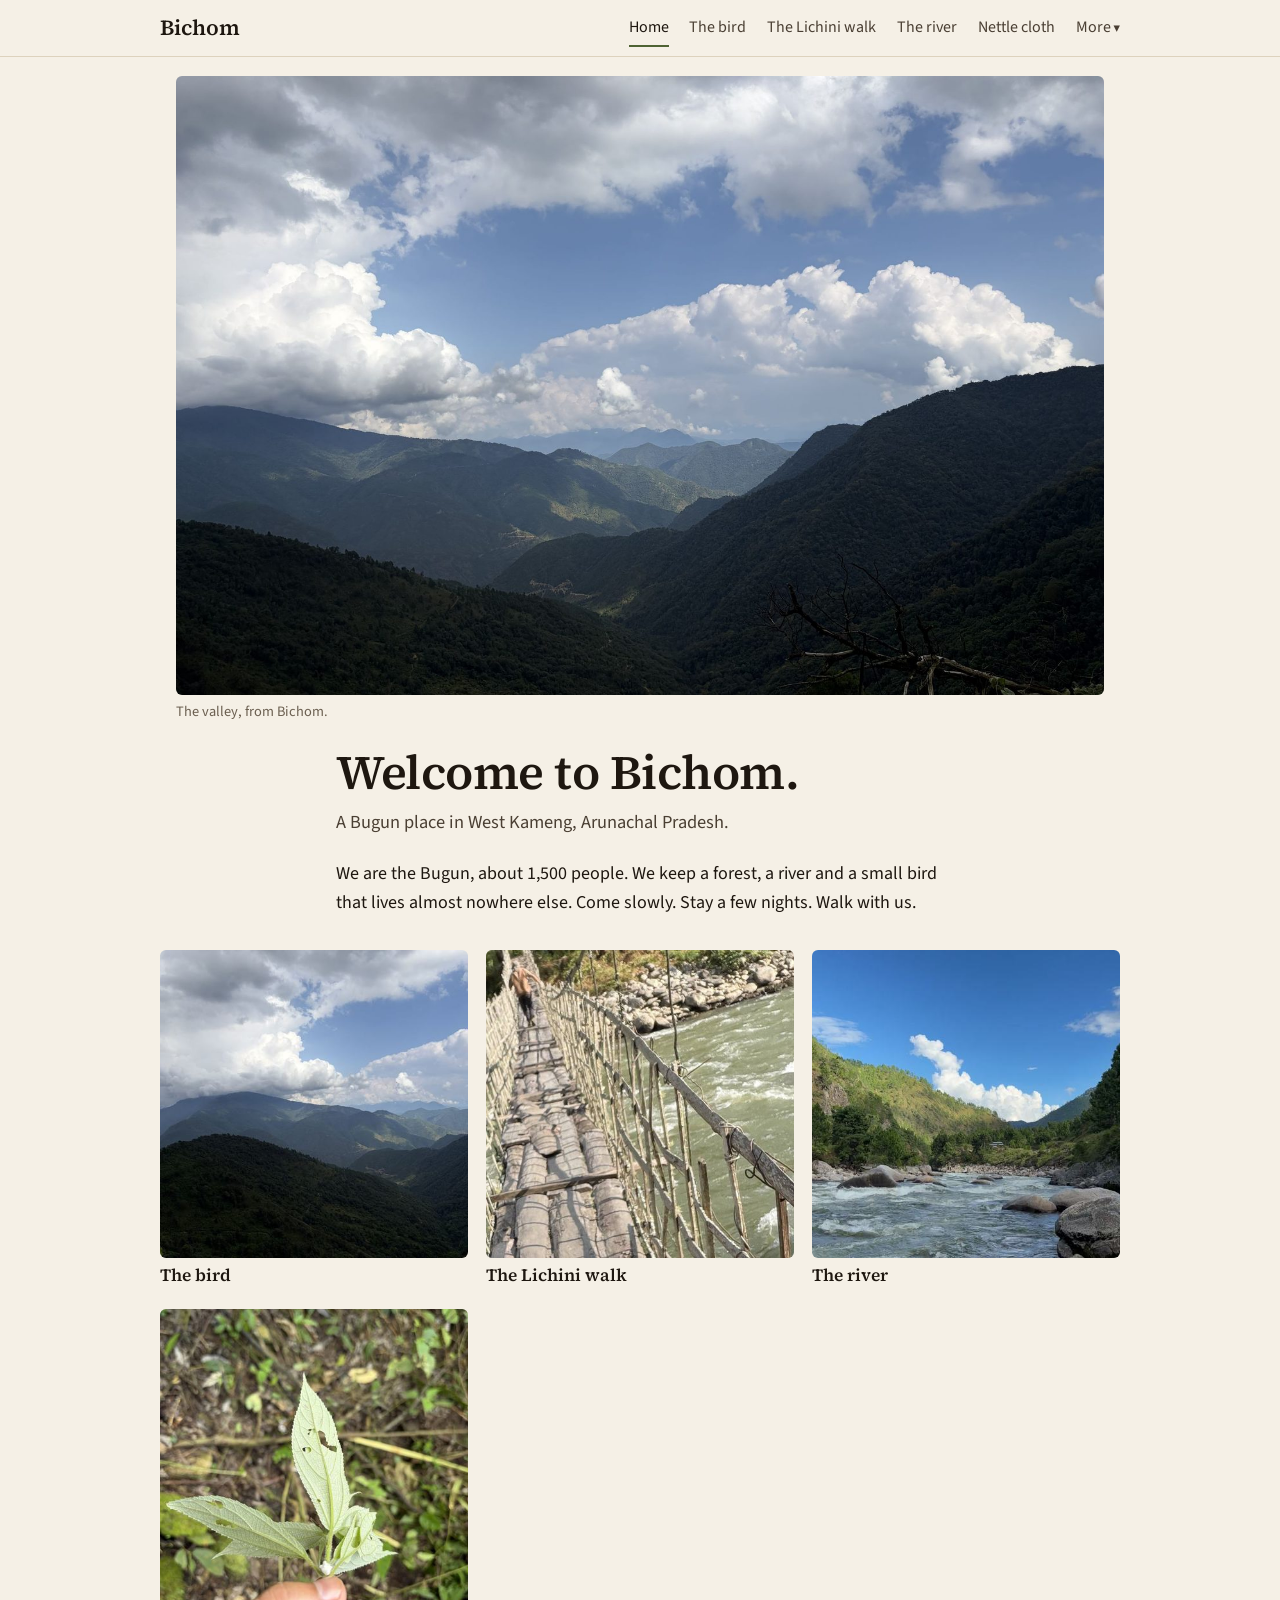
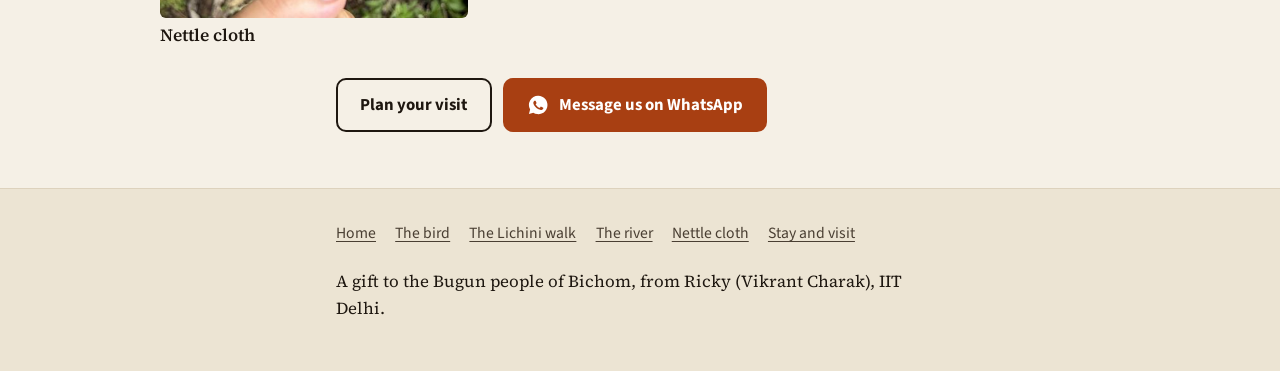
==== commit beacfee3: "Rebuild as the village-notebook site from the design and build plan Nine one-job pages plus a map pa" ====
--- a/index.html
+++ b/index.html
@@ -3,1355 +3,57 @@
 <head>
 <meta charset="utf-8">
 <meta name="viewport" content="width=device-width, initial-scale=1">
-<title>Bugun Homestay — Bichom, West Kameng, Arunachal Pradesh</title>
-<meta name="description" content="A homestay in Bichom, a Bugun village in West Kameng, Arunachal Pradesh. The wooden suspension bridge, the river, fishing with net and rod, the hike to Lichini, bamboo, nettle fibre, home food, and day trips up to the forest of the Bugun Liocichla.">
+<title>Bichom · A Bugun place in West Kameng</title>
+<meta name="description" content="Welcome to Bichom, a Bugun place in West Kameng, Arunachal Pradesh. A forest, a river and a small bird that lives almost nowhere else. Come slowly. Stay a few nights. Walk with us.">
 <meta property="og:type" content="website">
-<meta property="og:title" content="Bugun Homestay — Bichom, Arunachal Pradesh">
-<meta property="og:description" content="Stay in a Bugun village by the river. The wooden bridge, fishing, the Lichini hike, and the bird that lives only on Bugun land.">
-<meta name="theme-color" content="#0C1A13">
-<link rel="icon" href="data:image/svg+xml,%3Csvg xmlns='http://www.w3.org/2000/svg' viewBox='0 0 32 32'%3E%3Crect width='32' height='32' rx='8' fill='%23143024'/%3E%3Cpath d='M5 13 Q16 22 27 13' stroke='%23E3A83B' stroke-width='2' fill='none'/%3E%3Cpath d='M5 21h22' stroke='%23E3A83B' stroke-width='2.4'/%3E%3Cpath d='M9 17v4M13 19v2M16 19.5v1.5M19 19v2M23 17v4' stroke='%23E3A83B' stroke-width='1.4'/%3E%3C/svg%3E">
-
+<meta property="og:title" content="Bichom · A Bugun place in West Kameng">
+<meta property="og:description" content="Welcome to Bichom, a Bugun place in West Kameng, Arunachal Pradesh. A forest, a river and a small bird that lives almost nowhere else. Come slowly. Stay a few nights. Walk with us.">
+<meta property="og:image" content="https://vikrantcharak.github.io/bugun-/photos/bichom-valley.jpg">
+<meta name="theme-color" content="#f5f0e6">
+<link rel="icon" href="data:image/svg+xml,%3Csvg xmlns='http://www.w3.org/2000/svg' viewBox='0 0 32 32'%3E%3Crect width='32' height='32' rx='7' fill='%23f5f0e6'/%3E%3Ccircle cx='21' cy='12' r='4.5' fill='%23a83f12'/%3E%3Cpath d='M3 25 L11 15 L16 20 L20 16 L29 25Z' fill='%234f6333'/%3E%3Cpath d='M3 27.5h26' stroke='%235a6a72' stroke-width='2'/%3E%3C/svg%3E">
+<link rel="preload" href="fonts/source-serif-4.woff2" as="font" type="font/woff2" crossorigin>
+<link rel="preload" href="fonts/source-sans-3.woff2" as="font" type="font/woff2" crossorigin>
+<link rel="stylesheet" href="assets/site.css">
 <!--
-  ══════════════════════════════════════════════════════════════
-  YOU DON'T NEED TO EDIT THIS FILE FOR EVERYDAY CHANGES.
-
-  Name, phone, email, map pin, rates, your stories, YouTube links
-      →  settings.js
-  Photos  →  the  photos  folder (names in photos/README.txt)
-  Background video for the top of the page  →  videos/hero.mp4
-  ══════════════════════════════════════════════════════════════
+  The words on this page are the community's. Change them here, then
+  read the page aloud to the community again.
+  Facts in [square brackets] come from settings.js. The photo names are
+  in photos/README.txt.
 -->
-
-<script>document.documentElement.classList.add('js')</script>
-<link rel="preconnect" href="https://fonts.googleapis.com">
-<link rel="preconnect" href="https://fonts.gstatic.com" crossorigin>
-<link href="https://fonts.googleapis.com/css2?family=Fraunces:ital,opsz,wght@0,9..144,300..700;1,9..144,300..600&family=Manrope:wght@400;500;600;700&display=swap" rel="stylesheet">
-
-<style>
-/* ══ tokens: forest, mist and river of the Kameng hills; gold and
-   red from the face and wing of the Bugun Liocichla; bamboo ══ */
-:root{
-  --night:#0C1A13;   --forest:#143024;  --moss:#2D5A45;   --fern:#5E8C61;
-  --mist:#EEF2EC;    --mist-2:#E2E9E0;  --mist-3:#CCD8CB;
-  --ink:#13241B;     --ink-2:#46574C;   --ink-3:#7A897F;
-  --gold:#E3A83B;    --red:#B83A2A;     --red-dk:#922C1F;
-  --bamboo:#C9BD6B;  --jade:#4A9A8C;
-  --on-dark:#E9EFE7; --on-dark-2:#A9BBAE;
-
-  --disp:'Fraunces',Georgia,serif;
-  --body:'Manrope',system-ui,sans-serif;
-
-  --pad:clamp(1.15rem,5vw,5rem);
-  --maxw:1240px;
-  --r:16px;
-  --ease:cubic-bezier(.2,.7,.3,1);
-}
-*{box-sizing:border-box}
-[hidden]{display:none!important}
-html{scroll-behavior:smooth;scroll-padding-top:70px}
-@media(prefers-reduced-motion:reduce){html{scroll-behavior:auto}}
-body{margin:0;background:var(--mist);color:var(--ink);font:400 clamp(1rem,.45vw + .9rem,1.08rem)/1.68 var(--body);-webkit-font-smoothing:antialiased;overflow-x:hidden}
-::selection{background:var(--gold);color:var(--night)}
-h1,h2,h3{font-family:var(--disp);font-weight:400;line-height:1.05;letter-spacing:-.02em;margin:0;text-wrap:balance;font-variation-settings:"opsz" 120}
-h1{font-size:clamp(2.8rem,6.6vw,5.8rem);font-weight:350}
-h2{font-size:clamp(2.1rem,4.4vw,3.6rem);font-weight:350}
-h3{font-size:clamp(1.25rem,1.7vw,1.55rem);font-weight:500;line-height:1.15;font-variation-settings:"opsz" 40}
-h1 em,h2 em{font-style:italic;color:var(--gold)}
-p{margin:0 0 1em}
-a{color:inherit}
-.wrap{max-width:var(--maxw);margin-inline:auto;padding-inline:var(--pad)}
-
-.eyebrow{display:inline-flex;align-items:center;gap:.6rem;margin:0 0 1.2rem;font:700 .7rem/1.4 var(--body);letter-spacing:.22em;text-transform:uppercase;color:var(--moss)}
-.eyebrow::before{content:'';width:8px;height:8px;border-radius:50%;background:var(--gold);box-shadow:0 0 0 3px rgba(227,168,59,.22)}
-.dark .eyebrow{color:var(--gold)}
-.lede{font-size:clamp(1.08rem,.9vw + .86rem,1.3rem);line-height:1.55;color:var(--ink-2)}
-
-/* ══ buttons ══ */
-.btn{display:inline-flex;align-items:center;justify-content:center;gap:.55rem;font:700 .92rem/1 var(--body);padding:1rem 1.5rem;border-radius:999px;border:1.5px solid transparent;text-decoration:none;cursor:pointer;transition:.2s background,.2s color,.2s border-color,.2s transform,.2s box-shadow}
-.btn svg{width:17px;height:17px;flex:none}
-.btn--gold{background:var(--gold);color:var(--night)}
-.btn--gold:hover{background:#F0BA52;transform:translateY(-1px);box-shadow:0 10px 24px -10px rgba(227,168,59,.8)}
-.btn--ghost{border-color:rgba(255,255,255,.5);color:#fff;background:rgba(12,26,19,.25);backdrop-filter:blur(6px)}
-.btn--ghost:hover{background:#fff;color:var(--night);border-color:#fff}
-.btn--line{border-color:currentColor;background:transparent}
-.btn--line:hover{background:var(--ink);color:var(--mist);border-color:var(--ink)}
-.dark .btn--line:hover{background:var(--on-dark);color:var(--night);border-color:var(--on-dark)}
-a:focus-visible,button:focus-visible,[tabindex]:focus-visible{outline:2.5px solid var(--gold);outline-offset:3px}
-
-/* ══ nav ══ */
-.nav{position:fixed;inset:0 0 auto;z-index:80;transition:background .35s,border-color .35s;border-bottom:1px solid transparent}
-.nav.stuck{background:rgba(12,26,19,.92);backdrop-filter:blur(12px);border-bottom-color:rgba(233,239,231,.08)}
-.nav__in{display:flex;align-items:center;gap:1.8rem;height:70px}
-.mark{display:flex;align-items:center;gap:.6rem;margin-right:auto;color:#fff;text-decoration:none;font:500 1.3rem/1 var(--disp);letter-spacing:-.01em}
-.mark svg{width:30px;height:30px;color:var(--gold);flex:none}
-.nav__links{display:flex;gap:1.35rem;font-size:.84rem;font-weight:600}
-.nav__links a{position:relative;padding:.3rem 0;text-decoration:none;color:rgba(255,255,255,.82);transition:color .25s}
-.nav__links a::after{content:'';position:absolute;left:0;right:0;bottom:0;height:2px;border-radius:2px;background:var(--gold);transform:scaleX(0);transform-origin:left;transition:transform .35s var(--ease)}
-.nav__links a:hover,.nav__links a.on{color:#fff}
-.nav__links a:hover::after,.nav__links a.on::after{transform:scaleX(1)}
-.nav .btn{padding:.7rem 1.15rem;font-size:.82rem}
-.burger{display:none;width:44px;height:44px;border-radius:50%;border:1.5px solid rgba(255,255,255,.4);background:rgba(12,26,19,.25);color:#fff;cursor:pointer;align-items:center;justify-content:center;padding:0}
-.burger svg{width:20px;height:20px}
-.mnav{position:fixed;inset:70px 0 auto;z-index:79;background:var(--night);padding:.4rem var(--pad) 1.6rem;display:none;border-bottom:1px solid rgba(233,239,231,.1)}
-.mnav.open{display:block;animation:drop .3s var(--ease)}
-@keyframes drop{from{opacity:0;transform:translateY(-8px)}}
-.mnav a{display:block;padding:.95rem 0;border-bottom:1px solid rgba(233,239,231,.1);text-decoration:none;font:400 1.3rem var(--disp);color:var(--on-dark)}
-.mnav a.btn{margin-top:1.2rem;width:100%;font:700 .95rem var(--body);color:var(--night);border-bottom:0}
-@media(max-width:1180px){.nav__links{display:none}.burger{display:inline-flex}}
-@media(max-width:520px){.nav .btn--gold{display:none}}
-
-/* ══ hero ══ */
-.hero{position:relative;min-height:100svh;display:flex;flex-direction:column;justify-content:flex-end;overflow:hidden;color:#fff;padding:calc(70px + 2.5rem) 0 clamp(2.2rem,5vw,4.5rem);background:var(--night)}
-.hero__media{position:absolute;inset:0;z-index:0}
-.hero__media svg{width:100%;height:100%;display:block}
-.hero__video{position:absolute;inset:0;width:100%;height:100%;object-fit:cover;opacity:0;transition:opacity 1.2s}
-.hero__video.on{opacity:1}
-.hero__scrim{position:absolute;inset:0;z-index:1;background:linear-gradient(to top,rgba(8,18,13,.88) 0%,rgba(8,18,13,.45) 34%,rgba(8,18,13,0) 62%,rgba(8,18,13,.35) 100%),linear-gradient(to right,rgba(8,18,13,.55),rgba(8,18,13,0) 60%)}
-.hero__in{position:relative;z-index:2;width:100%}
-.hero__in>*{animation:rise 1.1s var(--ease) both}
-.hero__in>:nth-child(2){animation-delay:.12s}.hero__in>:nth-child(3){animation-delay:.28s}.hero__in>:nth-child(4){animation-delay:.42s}
-@keyframes rise{from{opacity:0;transform:translateY(26px)}}
-.hero__place{display:flex;flex-wrap:wrap;gap:.35rem .9rem;margin:0 0 1.3rem;font:700 .7rem/1.5 var(--body);letter-spacing:.2em;text-transform:uppercase;color:rgba(255,255,255,.8)}
-.hero__place span+span::before{content:'·';margin-right:.9rem;color:var(--gold)}
-.hero h1{max-width:13ch;text-shadow:0 2px 30px rgba(0,0,0,.3)}
-.hero .lede{color:rgba(255,255,255,.9);max-width:46ch;margin:1.4rem 0 0;text-shadow:0 1px 16px rgba(0,0,0,.4)}
-.hero__cta{display:flex;flex-wrap:wrap;gap:.7rem;margin-top:1.9rem}
-@media(max-width:520px){.hero__cta{display:grid}.hero__place{gap:.25rem .9rem}.hero__place span+span::before{display:none}}
-
-/* living details in the illustration */
-.drift{animation:drift 90s ease-in-out infinite alternate}
-@keyframes drift{from{transform:translateX(-120px)}to{transform:translateX(160px)}}
-.flow{stroke-dasharray:60 46;animation:flow 7s linear infinite}
-.flow:nth-child(2){animation-duration:9s}.flow:nth-child(3){animation-duration:8s}
-@keyframes flow{to{stroke-dashoffset:-212}}
-.sway{transform-box:fill-box;transform-origin:bottom center;animation:sway 6s ease-in-out infinite alternate}
-.sway:nth-child(2n){animation-duration:7.5s}.sway:nth-child(3n){animation-duration:5.2s}
-@keyframes sway{from{transform:rotate(-1.4deg)}to{transform:rotate(1.6deg)}}
-@media(prefers-reduced-motion:reduce){.drift,.flow,.sway,.hero__in>*{animation:none}}
-
-/* ══ facts ══ */
-.facts{background:var(--night);color:var(--on-dark)}
-.facts__in{display:grid;grid-template-columns:repeat(4,1fr)}
-.fact{padding:1.8rem 1.3rem;border-left:1px solid rgba(233,239,231,.1)}
-.fact:first-child{border-left:0;padding-left:0}
-.fact b{display:block;font:400 clamp(1.8rem,3.2vw,2.6rem)/1 var(--disp);color:var(--gold);margin-bottom:.5rem}
-.fact span{font-size:.8rem;font-weight:600;color:var(--on-dark-2)}
-@media(max-width:760px){.facts__in{grid-template-columns:1fr 1fr}.fact{padding-left:1.1rem}.fact:nth-child(odd){border-left:0;padding-left:0}.fact:nth-child(n+3){border-top:1px solid rgba(233,239,231,.1)}}
-
-/* ══ sections ══ */
-.sec{padding:clamp(4.2rem,8vw,7.5rem) 0;position:relative}
-.sec--alt{background:var(--mist-2)}
-.dark{background:var(--forest);color:var(--on-dark)}
-.dark .lede,.dark p{color:var(--on-dark-2)}
-.dark h2,.dark h3{color:#fff}
-.sec__head{max-width:56ch;margin-bottom:clamp(2.2rem,4.5vw,3.4rem)}
-.sec__head>p:not(.eyebrow){margin-top:1.1rem;color:var(--ink-2);max-width:48ch}
-.dark .sec__head>p:not(.eyebrow){color:var(--on-dark-2)}
-.two{display:grid;grid-template-columns:1fr 1fr;gap:clamp(1.8rem,4.5vw,4.5rem)}
-@media(max-width:860px){.two{grid-template-columns:1fr}}
-.mine{margin:.9rem 0 0;padding:.8rem 1rem;border-left:3px solid var(--gold);background:rgba(227,168,59,.1);border-radius:0 8px 8px 0;font-size:.94rem;color:var(--ink);white-space:pre-line}
-.dark .mine{color:#fff;background:rgba(227,168,59,.12)}
-
-/* ══ photo slots: a topo-map pattern until a real photo is added ══ */
-.ph{position:relative;overflow:hidden;border-radius:var(--r);background:#1B3A2C url("data:image/svg+xml;utf8,<svg xmlns='http://www.w3.org/2000/svg' width='400' height='300' viewBox='0 0 400 300'><g fill='none' stroke='%23ffffff' stroke-opacity='.08' stroke-width='1.2'><path d='M-20 100 C 90 60, 160 120, 240 80 S 340 30, 420 70'/><path d='M-20 130 C 80 90, 150 150, 230 110 S 340 60, 420 100'/><path d='M-20 160 C 70 120, 140 180, 220 140 S 340 90, 420 130'/><path d='M-20 190 C 60 150, 130 210, 210 170 S 340 120, 420 160'/><path d='M-20 220 C 60 180, 120 240, 200 200 S 340 150, 420 190'/><path d='M-20 250 C 60 210, 120 270, 200 230 S 340 180, 420 220'/><path d='M-20 280 C 60 240, 120 300, 200 260 S 340 210, 420 250'/><path d='M-20 70 C 100 30, 170 90, 250 50 S 340 0, 420 40'/></g></svg>") center/cover;display:flex;align-items:flex-end;min-height:200px}
-.ph::after{content:'';position:absolute;inset:0;z-index:1;background:linear-gradient(to top,rgba(8,18,13,.5),rgba(8,18,13,0) 45%);pointer-events:none}
-.ph__lbl{position:relative;z-index:2;display:flex;align-items:center;gap:.5rem;margin:1rem 1.1rem;font:700 .66rem/1.3 var(--body);letter-spacing:.16em;text-transform:uppercase;color:rgba(255,255,255,.85)}
-.ph__lbl::before{content:'';width:16px;height:12px;border:1.5px solid currentColor;border-radius:3px;box-shadow:inset 0 0 0 2px rgba(0,0,0,0)}
-.has-photo .ph__lbl::before{display:none}
-[data-photo]>img{position:absolute;inset:0;width:100%;height:100%;object-fit:cover;opacity:0;transition:opacity .8s ease,transform .9s var(--ease)}
-[data-photo].has-photo>img{opacity:1}
-.ph.has-photo{cursor:zoom-in}
-.ph.has-photo:hover>img{transform:scale(1.035)}
-
-/* ══ the homestay ══ */
-.stay__photos{display:grid;grid-template-columns:1.4fr 1fr;gap:.8rem}
-.stay__photos .ph:first-child{grid-row:span 2;min-height:420px}
-.spec{width:100%;border-collapse:collapse;margin-top:1.4rem;font-size:.94rem}
-.spec th,.spec td{text-align:left;padding:.75rem 0;border-bottom:1px solid var(--mist-3);vertical-align:top}
-.spec th{width:8.5rem;font:700 .68rem/1.9 var(--body);letter-spacing:.16em;text-transform:uppercase;color:var(--ink-3)}
-.host-note{margin:2rem 0 0;padding:1.4rem 1.5rem;background:#fff;border-radius:var(--r);box-shadow:0 20px 40px -30px rgba(19,36,27,.4)}
-.host-note blockquote{margin:0;font:400 italic clamp(1.2rem,1.8vw,1.45rem)/1.4 var(--disp);color:var(--ink);white-space:pre-line}
-.host-note p{margin:.8rem 0 0;font-size:.8rem;font-weight:700;letter-spacing:.14em;text-transform:uppercase;color:var(--red)}
-@media(max-width:860px){.stay__photos .ph:first-child{min-height:300px}}
-
-/* ══ things to do ══ */
-.grid{display:grid;grid-template-columns:repeat(6,1fr);gap:clamp(.8rem,1.5vw,1.2rem)}
-.card{grid-column:span 2;display:flex;flex-direction:column;background:#fff;border-radius:calc(var(--r) + 4px);overflow:hidden;box-shadow:0 1px 0 var(--mist-3),0 24px 44px -34px rgba(19,36,27,.45);transition:transform .35s var(--ease),box-shadow .35s}
-.card:hover{transform:translateY(-3px);box-shadow:0 1px 0 var(--mist-3),0 30px 50px -30px rgba(19,36,27,.5)}
-.card .ph{flex:1 1 auto;min-height:230px;border-radius:0}
-.card--big{grid-column:span 4}
-.card--big .ph{min-height:360px}
-.card__body{padding:1.3rem 1.4rem 1.5rem}
-.card__tag{display:block;margin-bottom:.55rem;font:700 .66rem/1 var(--body);letter-spacing:.18em;text-transform:uppercase;color:var(--red)}
-.card h3{margin-bottom:.55rem}
-.card p{font-size:.94rem;color:var(--ink-2);margin:0}
-.card__foot{display:flex;flex-wrap:wrap;gap:.5rem;margin-top:1rem}
-.watch{display:inline-flex;align-items:center;gap:.45rem;padding:.55rem .9rem .55rem .65rem;border-radius:999px;border:0;background:var(--night);color:#fff;font:700 .78rem/1 var(--body);cursor:pointer;transition:background .2s}
-.watch:hover{background:var(--red)}
-.watch svg{width:18px;height:18px}
-.card--wide{grid-column:1/-1;flex-direction:row;background:var(--night);color:var(--on-dark)}
-.card--wide .ph{flex:0 0 44%;min-height:280px}
-.card--wide .card__body{display:flex;flex-direction:column;justify-content:center;padding:clamp(1.5rem,3vw,2.6rem)}
-.card--wide h3{color:#fff;font-size:clamp(1.5rem,2.4vw,2.1rem)}
-.card--wide p{color:var(--on-dark-2);max-width:46ch}
-.card--wide .card__tag{color:var(--gold)}
-@media(max-width:960px){.grid{grid-template-columns:repeat(2,1fr)}.card,.card--big{grid-column:span 1}.card--big{grid-column:1/-1}}
-@media(max-width:620px){.grid{grid-template-columns:1fr}.card,.card--big{grid-column:auto}.card--wide{flex-direction:column}.card--wide .ph{flex-basis:auto}}
-
-/* ══ nettle fibre: the report's own cream, so its plates sit flush ══ */
-.fibre{background:#F7F5E9}
-.fibre__leaves{margin:0}
-.fibre__leaves img,.fibre__thread img{display:block;width:100%;height:auto}
-.fibre figcaption{margin-top:.5rem;font-size:.84rem;color:var(--ink-3)}
-.plants{display:grid;grid-template-columns:repeat(6,1fr);gap:1px;margin:1.4rem 0 clamp(2.4rem,5vw,3.6rem);background:#E3DFCC;border:1px solid #E3DFCC;border-radius:var(--r);overflow:hidden}
-.plants div{background:#FBFAF3;padding:1rem 1.05rem}
-.plants b{display:block;font:500 1.12rem var(--disp);color:var(--red);margin-bottom:.3rem}
-.plants span{font-size:.84rem;line-height:1.5;color:var(--ink-2)}
-@media(max-width:1000px){.plants{grid-template-columns:repeat(3,1fr)}}
-@media(max-width:560px){.plants{grid-template-columns:1fr 1fr}}
-.process{list-style:none;margin:0;padding:0;display:grid;grid-template-columns:repeat(3,1fr);gap:clamp(1rem,2vw,1.6rem);counter-reset:st}
-.process li{counter-increment:st;display:flex;flex-direction:column}
-.process img{width:100%;aspect-ratio:16/10;object-fit:contain;background:#F7F5E9;border-radius:12px;margin-bottom:.8rem}
-.process b{font:500 1.2rem var(--disp);margin-bottom:.25rem}
-.process b::before{content:counter(st,decimal-leading-zero);font:700 .72rem var(--body);letter-spacing:.1em;color:var(--red);margin-right:.6rem;vertical-align:.18em}
-.process span{font-size:.92rem;color:var(--ink-2)}
-@media(max-width:860px){.process{grid-template-columns:1fr 1fr}}
-@media(max-width:520px){.process{grid-template-columns:1fr}}
-.fibre__thread{margin:clamp(1.8rem,3.5vw,2.6rem) 0 0}
-.fibre__thread img{border-radius:var(--r)}
-
-/* ══ sun ══ */
-.sun{display:grid;grid-template-columns:1fr 1.1fr;gap:clamp(1.5rem,4vw,4rem);align-items:center}
-.sun__table{width:100%;border-collapse:collapse;font-size:.95rem;background:#fff;border-radius:var(--r);overflow:hidden;box-shadow:0 20px 40px -32px rgba(19,36,27,.4)}
-.sun__table th,.sun__table td{padding:.95rem 1.2rem;text-align:left;border-bottom:1px solid var(--mist-2)}
-.sun__table thead th{font:700 .68rem/1 var(--body);letter-spacing:.16em;text-transform:uppercase;color:var(--ink-3);background:var(--mist-2)}
-.sun__table td:not(:first-child){font:500 1.15rem var(--disp);font-variant-numeric:tabular-nums}
-.sun__table tr:last-child td{border-bottom:0}
-.sun__note{font-size:.84rem;color:var(--ink-3);margin-top:.9rem}
-@media(max-width:860px){.sun{grid-template-columns:1fr}}
-
-/* ══ birds ══ */
-.birds{display:grid;grid-template-columns:1.05fr 1fr;gap:clamp(2rem,5vw,5rem);align-items:start}
-.birds>.rv:first-child{position:sticky;top:100px}
-@media(max-width:900px){.birds>.rv:first-child{position:static}}
-.bird{position:relative;background:linear-gradient(160deg,#1E4232,#0F241A);border-radius:calc(var(--r) + 6px);overflow:hidden;aspect-ratio:4/3.2;display:flex;align-items:center;justify-content:center}
-.bird svg{width:88%;height:auto}
-.bird figcaption{position:absolute;left:1.2rem;bottom:1rem;z-index:3;font-size:.78rem;color:var(--on-dark-2)}
-.bird figcaption i{color:#fff}
-.bird.has-photo svg{display:none}
-.birds h3{font-size:1.15rem;margin:2.2rem 0 1rem}
-.chips{list-style:none;margin:0;padding:0;display:flex;flex-wrap:wrap;gap:.5rem}
-.chips li{padding:.5rem .9rem;border-radius:999px;font-size:.86rem;background:rgba(233,239,231,.08);border:1px solid rgba(233,239,231,.14);color:var(--on-dark)}
-.spots{margin:0;padding:0;list-style:none;border-top:1px solid rgba(233,239,231,.14)}
-.spots li{display:grid;grid-template-columns:1fr auto;gap:1rem;padding:.85rem 0;border-bottom:1px solid rgba(233,239,231,.14);font-size:.93rem}
-.spots b{color:#fff;font-weight:600}
-.spots span{display:block;color:var(--on-dark-2);font-size:.84rem}
-.spots em{font:500 normal 1rem var(--disp);color:var(--gold);white-space:nowrap}
-@media(max-width:900px){.birds{grid-template-columns:1fr}}
-
-/* ══ when to come ══ */
-.months{display:grid;grid-template-columns:7.5rem repeat(12,1fr);gap:4px;align-items:center;font-size:.8rem}
-.months .lbl{font-weight:700;font-size:.82rem;color:var(--ink)}
-.months .m{text-align:center;font:700 .66rem/1 var(--body);letter-spacing:.08em;text-transform:uppercase;color:var(--ink-3);padding-bottom:.3rem}
-.months .c{height:30px;border-radius:6px;background:var(--mist-3);opacity:.45}
-.months .best{background:var(--red);opacity:1}
-.months .good{background:var(--gold);opacity:1}
-.months .some{background:var(--bamboo);opacity:.6}
-.months .wet{background:var(--jade);opacity:1}
-.legend{display:flex;flex-wrap:wrap;gap:.6rem 1.4rem;margin-top:1.3rem;font-size:.84rem;color:var(--ink-2)}
-.legend i{display:inline-block;width:14px;height:14px;border-radius:4px;vertical-align:-2px;margin-right:.45rem}
-.months-wrap{overflow-x:auto;padding-bottom:.4rem}
-.months-wrap .months{min-width:640px}
-
-/* ══ history ══ */
-.hist{display:grid;grid-template-columns:1fr 1fr;gap:clamp(2rem,5vw,5rem);align-items:start}
-.hist .prose p{color:var(--ink-2)}
-.hist .prose strong{color:var(--ink)}
-.tl{list-style:none;margin:0;padding:0 0 0 1.6rem;position:relative}
-.tl::before{content:'';position:absolute;left:.35rem;top:.5rem;bottom:.5rem;width:2px;background:linear-gradient(var(--gold),var(--moss))}
-.tl li{position:relative;padding:0 0 1.5rem}
-.tl li::before{content:'';position:absolute;left:-1.6rem;top:.42rem;width:12px;height:12px;border-radius:50%;background:var(--mist);border:2.5px solid var(--red)}
-.tl b{display:block;font:500 1.35rem/1.1 var(--disp);color:var(--red);margin-bottom:.25rem}
-.tl p{margin:0;font-size:.94rem;color:var(--ink-2)}
-.sources{margin-top:2.4rem;font-size:.78rem;color:var(--ink-3);max-width:80ch}
-@media(max-width:900px){.hist{grid-template-columns:1fr}}
-
-/* ══ getting here ══ */
-.map{position:relative;border-radius:calc(var(--r) + 4px);overflow:hidden;background:var(--forest);box-shadow:0 30px 60px -40px rgba(19,36,27,.6)}
-.map__tabs{position:absolute;z-index:2;top:.8rem;left:.8rem;display:flex;gap:.3rem;padding:.3rem;border-radius:999px;background:rgba(255,255,255,.95);box-shadow:0 6px 20px rgba(0,0,0,.18)}
-.map__tabs button{border:0;background:transparent;padding:.5rem .9rem;border-radius:999px;font:700 .78rem var(--body);color:var(--ink-2);cursor:pointer}
-.map__tabs button[aria-selected=true]{background:var(--night);color:#fff}
-.map iframe{display:block;width:100%;height:clamp(340px,52vw,520px);border:0}
-.route{list-style:none;counter-reset:r;margin:0;padding:0}
-.route li{counter-increment:r;display:grid;grid-template-columns:2.4rem 1fr;gap:.6rem;padding:.9rem 0;border-bottom:1px solid var(--mist-3);font-size:.95rem;color:var(--ink-2)}
-.route li::before{content:counter(r);width:1.9rem;height:1.9rem;border-radius:50%;display:grid;place-items:center;background:var(--night);color:var(--gold);font:700 .8rem var(--body)}
-.route b{color:var(--ink)}
-.permits{display:grid;grid-template-columns:repeat(3,1fr);gap:1rem;margin-top:clamp(2rem,4vw,3rem)}
-.permit{background:#fff;border-radius:var(--r);padding:1.4rem 1.4rem 1.5rem;border-top:4px solid var(--gold)}
-.permit:nth-child(2){border-top-color:var(--red)}
-.permit:nth-child(3){border-top-color:var(--jade)}
-.permit h3{font-size:1.12rem;margin-bottom:.6rem}
-.permit p{font-size:.9rem;color:var(--ink-2);margin-bottom:.8rem}
-.permit a{font-weight:700;font-size:.88rem;color:var(--moss)}
-@media(max-width:900px){.permits{grid-template-columns:1fr}}
-
-/* ══ gallery + reviews ══ */
-.gallery{columns:3 260px;column-gap:.9rem}
-.gallery figure{margin:0 0 .9rem;break-inside:avoid}
-.gallery .ph{min-height:0;display:block}
-.gallery .ph img{position:static;display:block;height:auto}
-.reviews{display:grid;grid-template-columns:repeat(auto-fill,minmax(17rem,1fr));gap:1rem}
-.review{margin:0;background:#fff;border-radius:var(--r);padding:1.6rem;display:flex;flex-direction:column}
-.review__stars{color:var(--gold);letter-spacing:.15em;margin-bottom:.8rem}
-.review blockquote{margin:0 0 1.2rem;font:400 1.1rem/1.45 var(--disp);flex:1}
-.review figcaption{font-size:.78rem;font-weight:700;letter-spacing:.1em;text-transform:uppercase;color:var(--ink-3)}
-.review figcaption b{color:var(--ink)}
-
-/* ══ faq ══ */
-.faq{max-width:880px;border-top:1.5px solid var(--ink)}
-.faq details{border-bottom:1px solid var(--mist-3)}
-.faq summary{list-style:none;cursor:pointer;display:flex;justify-content:space-between;align-items:center;gap:1.5rem;padding:1.3rem 0;font:400 clamp(1.1rem,1.5vw,1.3rem) var(--disp);transition:color .2s}
-.faq summary:hover{color:var(--red)}
-.faq summary::-webkit-details-marker{display:none}
-.faq summary::after{content:'+';flex:none;width:30px;height:30px;border-radius:50%;display:grid;place-items:center;background:var(--mist-2);font:400 1.3rem/1 var(--body);color:var(--red);transition:transform .25s}
-.faq details[open] summary::after{transform:rotate(45deg)}
-.faq details p{color:var(--ink-2);max-width:66ch;margin:0 0 1.4rem;font-size:.97rem}
-.faq details[open] p{animation:drop .35s var(--ease)}
-
-/* ══ book ══ */
-.book{background:var(--night)}
-.book__grid{display:grid;grid-template-columns:1.1fr .9fr;gap:clamp(2rem,5vw,5rem);align-items:start}
-@media(max-width:900px){.book__grid{grid-template-columns:1fr}}
-.steps{list-style:none;margin:1.5rem 0 0;padding:0;display:grid;gap:.7rem;counter-reset:s}
-.steps li{counter-increment:s;display:grid;grid-template-columns:2rem 1fr;gap:.6rem;font-size:.97rem;color:var(--on-dark-2)}
-.steps li::before{content:counter(s,decimal-leading-zero);font-weight:700;font-size:.78rem;color:var(--gold);padding-top:.2rem}
-.steps b{color:#fff}
-.enq{display:grid;grid-template-columns:1fr 1fr;gap:1rem;margin-top:1.9rem;padding:clamp(1.2rem,2.5vw,1.8rem);background:rgba(233,239,231,.05);border:1px solid rgba(233,239,231,.12);border-radius:calc(var(--r) + 4px)}
-.enq label{display:flex;flex-direction:column;gap:.45rem;font:700 .66rem/1.4 var(--body);letter-spacing:.16em;text-transform:uppercase;color:var(--gold)}
-.enq .full{grid-column:1/-1}
-.enq input,.enq select,.enq textarea{font:500 1rem/1.3 var(--body);letter-spacing:0;text-transform:none;color:#fff;background:rgba(0,0,0,.25);border:1px solid rgba(233,239,231,.2);border-radius:10px;padding:.85rem .95rem;width:100%;color-scheme:dark;transition:border-color .2s}
-.enq textarea{resize:vertical;min-height:5.2rem}
-.enq input::placeholder,.enq textarea::placeholder{color:rgba(233,239,231,.4)}
-.enq input:focus,.enq select:focus,.enq textarea:focus{outline:none;border-color:var(--gold)}
-.enq select option{color:var(--ink);background:#fff}
-.enq fieldset{grid-column:1/-1;border:0;margin:0;padding:0;display:flex;flex-wrap:wrap;gap:.5rem}
-.enq legend{font:700 .66rem/1.4 var(--body);letter-spacing:.16em;text-transform:uppercase;color:var(--gold);margin-bottom:.6rem;padding:0}
-.pill{position:relative}
-.pill input{position:absolute;opacity:0;width:1px;height:1px}
-.pill span{display:inline-block;padding:.6rem 1rem;border-radius:999px;border:1px solid rgba(233,239,231,.25);font:600 .88rem var(--body);letter-spacing:0;text-transform:none;color:var(--on-dark);cursor:pointer;transition:.2s}
-.pill input:checked+span{background:var(--gold);border-color:var(--gold);color:var(--night)}
-.pill input:focus-visible+span{outline:2.5px solid var(--gold);outline-offset:2px}
-.enq__btns{grid-column:1/-1;display:flex;flex-wrap:wrap;gap:.6rem;margin-top:.3rem}
-.enq__btns .btn{flex:1 1 13rem}
-@media(max-width:520px){.enq{grid-template-columns:1fr}}
-.rates{border-top:1px solid rgba(233,239,231,.15)}
-.rates div{display:flex;justify-content:space-between;gap:1.5rem;padding:1rem 0;border-bottom:1px solid rgba(233,239,231,.15)}
-.rates span:last-child{font:500 1.15rem var(--disp);color:#fff;text-align:right}
-.rates__note{font-size:.86rem;margin:.8rem 0 0}
-.contact{list-style:none;margin:2rem 0 0;padding:0}
-.contact li{display:flex;gap:1rem;align-items:baseline;padding:.75rem 0;border-bottom:1px solid rgba(233,239,231,.15);font-size:.95rem}
-.contact b{min-width:6.5rem;font:700 .66rem/2 var(--body);letter-spacing:.16em;text-transform:uppercase;color:var(--gold)}
-.contact a{color:#fff;text-decoration:none;border-bottom:1px solid rgba(255,255,255,.35);overflow-wrap:anywhere}
-
-/* ══ footer ══ */
-.foot{background:#08130D;color:var(--on-dark-2);font-size:.9rem;padding:clamp(3rem,6vw,4.5rem) 0 2rem}
-.foot__grid{display:grid;grid-template-columns:1.6fr 1fr 1fr;gap:2rem 3rem}
-.foot__brand{display:flex;align-items:center;gap:.6rem;font:400 1.7rem var(--disp);color:#fff;margin:0 0 .7rem}
-.foot__brand svg{width:34px;height:34px;color:var(--gold)}
-.foot h4{font:700 .66rem/1.4 var(--body);letter-spacing:.18em;text-transform:uppercase;color:var(--gold);margin:.4rem 0 1rem}
-.foot ul{list-style:none;margin:0;padding:0}
-.foot li{margin-bottom:.5rem}
-.foot a{color:#C9D5CC;text-decoration:none}
-.foot a:hover{color:#fff}
-.foot__base{margin-top:2.6rem;padding-top:1.3rem;border-top:1px solid rgba(233,239,231,.08);display:flex;flex-wrap:wrap;justify-content:space-between;gap:.8rem 2rem;font-size:.8rem}
-@media(max-width:760px){.foot__grid{grid-template-columns:1fr 1fr}.foot__grid>div:first-child{grid-column:1/-1}}
-
-/* ══ floating + phone bar ══ */
-.fab{position:fixed;right:1.1rem;bottom:1.1rem;z-index:90;width:56px;height:56px;border-radius:50%;background:#25D366;color:#fff;display:grid;place-items:center;box-shadow:0 8px 24px rgba(0,0,0,.25);transform:translateY(140px);transition:transform .4s var(--ease)}
-.fab.show{transform:none}
-.fab svg{width:28px;height:28px}
-.mbar{display:none}
-@media(max-width:720px){
-  .fab{display:none}
-  .mbar{display:flex;gap:.5rem;position:fixed;left:0;right:0;bottom:0;z-index:90;padding:.6rem .8rem;background:rgba(12,26,19,.95);backdrop-filter:blur(10px);border-top:1px solid rgba(233,239,231,.1);transform:translateY(110%);transition:transform .4s var(--ease)}
-  .mbar.show{transform:none}
-  .mbar .btn{flex:1;padding:.95rem 1rem}
-  .mbar__ic{flex:none;width:50px;border-radius:50%;display:grid;place-items:center;color:#fff}
-  .mbar__ic svg{width:22px;height:22px}
-  .mbar__wa{background:#25D366}
-  .mbar__call{background:var(--moss)}
-  .foot{padding-bottom:6rem}
-}
-
-/* ══ lightbox (photos + videos) ══ */
-.lb{border:0;padding:0;background:transparent;max-width:none;max-height:none;overflow:visible;color:#fff}
-.lb::backdrop{background:rgba(6,12,9,.92);backdrop-filter:blur(4px)}
-.lb[open]{animation:lbIn .35s var(--ease)}
-@keyframes lbIn{from{opacity:0;transform:scale(.97)}}
-.lb img,.lb video{display:block;max-width:92vw;max-height:82vh;width:auto;height:auto;border-radius:10px}
-.lb iframe{display:block;width:min(92vw,1100px);aspect-ratio:16/9;height:auto;border:0;border-radius:10px;background:#000}
-.lb p{margin:.8rem 0 0;font-size:.85rem;color:var(--on-dark-2)}
-.lb__x{position:absolute;top:-3rem;right:0;width:40px;height:40px;border-radius:50%;border:1px solid rgba(255,255,255,.4);background:transparent;color:#fff;font-size:1.4rem;line-height:1;cursor:pointer}
-.lb__x:hover{background:#fff;color:var(--night)}
-
-/* ══ owner checklist ══ */
-.setup{position:fixed;left:1rem;bottom:1rem;z-index:200;max-width:24rem;background:#FFF8E6;color:var(--ink);border:1.5px solid var(--gold);border-radius:12px;padding:1rem 1.15rem;font-size:.86rem;line-height:1.5;box-shadow:0 12px 34px rgba(0,0,0,.3)}
-.setup b{display:block;font-size:.7rem;letter-spacing:.14em;text-transform:uppercase;color:var(--red);margin-bottom:.3rem}
-.setup ul{margin:.4rem 0 .7rem;padding-left:1.1rem}
-.setup small{display:block;color:var(--ink-3);margin-top:.6rem}
-.setup button{font:700 .8rem var(--body);background:var(--night);color:#fff;border:0;border-radius:999px;padding:.5rem 1rem;cursor:pointer}
-
-/* ══ reveal ══ */
-.js .rv{opacity:0;transform:translateY(22px);transition:opacity .85s ease,transform .85s var(--ease)}
-.js .rv.in{opacity:1;transform:none}
-@media(prefers-reduced-motion:reduce){.js .rv{opacity:1;transform:none;transition:none}}
-</style>
 </head>
-<body>
-
-<svg width="0" height="0" style="position:absolute" aria-hidden="true">
-  <symbol id="logo" viewBox="0 0 32 32" fill="none" stroke="currentColor" stroke-linecap="round"><path d="M3 13 Q16 23 29 13" stroke-width="1.8"/><path d="M3 21h26" stroke-width="2.4"/><path d="M8 16.6v4.4M12 18.7v2.3M16 19.3v1.7M20 18.7v2.3M24 16.6v4.4" stroke-width="1.4"/><path d="M3 9v16M29 9v16" stroke-width="2"/></symbol>
-  <symbol id="play" viewBox="0 0 24 24"><circle cx="12" cy="12" r="11" fill="currentColor" opacity=".2"/><path d="M10 8l6 4-6 4z" fill="currentColor"/></symbol>
-  <symbol id="wa" viewBox="0 0 24 24"><path fill="currentColor" d="M12 2a10 10 0 00-8.6 15l-1.3 4.7 4.8-1.3A10 10 0 1012 2zm5.6 14.2c-.2.6-1.2 1.2-1.7 1.2-.5.1-1 .2-3.3-.7-2.8-1.1-4.5-4-4.6-4.2-.1-.2-1.1-1.4-1.1-2.7s.7-1.9.9-2.2c.2-.2.5-.3.6-.3h.5c.2 0 .4 0 .6.4.2.5.8 1.8.8 1.9.1.1.1.3 0 .4l-.3.5-.4.4c-.1.1-.3.3-.1.6.2.3.8 1.3 1.7 2.1 1.1 1 2 1.3 2.3 1.4.3.1.4.1.6-.1l.8-1c.2-.2.4-.2.6-.1l1.8.9c.2.1.4.2.4.3.1.1.1.5 0 1z"/></symbol>
-</svg>
-
-<!-- ══════════ NAV ══════════ -->
-<nav class="nav" id="nav">
-  <div class="wrap nav__in">
-    <a class="mark" href="#top"><svg aria-hidden="true"><use href="#logo"/></svg><span data-set="name">Bugun Homestay</span></a>
-    <div class="nav__links">
-      <a href="#stay">The homestay</a>
-      <a href="#days">Things to do</a>
-      <a href="#fibre">Nettle fibre</a>
-      <a href="#birds">Birds</a>
-      <a href="#history">History</a>
-      <a href="#here">Getting here</a>
-      <a href="#faq">FAQ</a>
-    </div>
-    <a class="btn btn--gold" href="#book">Ask about dates</a>
-    <button class="burger" id="burger" aria-label="Open menu" aria-expanded="false" aria-controls="mnav">
-      <svg viewBox="0 0 24 24" fill="none" stroke="currentColor" stroke-width="2" stroke-linecap="round"><path d="M4 7h16M4 12h16M4 17h16"/></svg>
-    </button>
-  </div>
-</nav>
-<div class="mnav" id="mnav">
-  <a href="#stay">The homestay</a>
-  <a href="#days">Things to do</a>
-  <a href="#fibre">Nettle fibre</a>
-  <a href="#birds">Birds</a>
-  <a href="#when">When to come</a>
-  <a href="#history">History</a>
-  <a href="#here">Getting here</a>
-  <a href="#faq">FAQ</a>
-  <a class="btn btn--gold" href="#book">Ask about dates</a>
+<body data-page="home">
+<header class="top" id="top"><div class="bar"><a class="brand" href="index.html">Bichom</a></div></header>
+<main>
+<figure class="lead">
+  <img src="photos/bichom-valley.jpg" alt="Forested hills and a valley under a cloudy sky" width="1600" height="1200" fetchpriority="high">
+  <figcaption>The valley, from Bichom.</figcaption>
+</figure>
+<div class="col">
+<h1>Welcome to Bichom.</h1>
+<p class="say-row" data-say="bichom" data-say-label="Bichom" hidden></p>
+<p class="sub">A Bugun place in West Kameng, Arunachal Pradesh.</p>
+<p>We are the Bugun, <span data-set="people">about 1,500</span> people. We keep a forest, a river and a small bird that lives almost nowhere else. Come slowly. Stay a few nights. Walk with us.</p>
 </div>
-
-<!-- ══════════ HERO ══════════ -->
-<header class="hero" id="top">
-  <!-- photos/hero.jpg replaces the drawing; videos/hero.mp4 plays over it -->
-  <div class="hero__media" aria-hidden="true" data-photo="hero">
-    <svg viewBox="0 0 1600 900" preserveAspectRatio="xMidYMax slice">
-      <defs>
-        <linearGradient id="hsky" x1="0" y1="0" x2="0" y2="1">
-          <stop offset="0" stop-color="#28443F"/><stop offset=".5" stop-color="#8FAFA4"/><stop offset=".8" stop-color="#E7D7AE"/><stop offset="1" stop-color="#F3C982"/>
-        </linearGradient>
-        <radialGradient id="hsun" cx=".5" cy=".5" r=".5"><stop offset="0" stop-color="#FFE7A8" stop-opacity=".95"/><stop offset="1" stop-color="#FFE7A8" stop-opacity="0"/></radialGradient>
-        <linearGradient id="hriver" x1="0" y1="0" x2="0" y2="1"><stop offset="0" stop-color="#9CC7B9"/><stop offset="1" stop-color="#3E8C7E"/></linearGradient>
-        <filter id="hblur"><feGaussianBlur stdDeviation="22"/></filter>
-        <filter id="hblur2"><feGaussianBlur stdDeviation="8"/></filter>
-      </defs>
-      <rect width="1600" height="900" fill="url(#hsky)"/>
-      <circle cx="1130" cy="430" r="260" fill="url(#hsun)"/>
-      <circle cx="1130" cy="430" r="40" fill="#FFF1C9"/>
-      <g class="drift" fill="#fff" opacity=".45" filter="url(#hblur2)"><ellipse cx="380" cy="230" rx="180" ry="20"/><ellipse cx="460" cy="214" rx="90" ry="16"/></g>
-
-      <path fill="#7C9C93" d="M0 470 C 140 400, 260 430, 380 380 C 500 330, 620 400, 760 360 C 900 320, 1020 380, 1160 350 C 1300 320, 1440 390, 1600 360 L1600 900 L0 900Z"/>
-      <ellipse cx="800" cy="500" rx="900" ry="50" fill="#fff" opacity=".35" filter="url(#hblur)"/>
-      <path fill="#557A6B" d="M0 560 C 160 490, 300 540, 440 490 C 580 440, 700 520, 860 480 C 1020 440, 1160 520, 1320 470 C 1440 440, 1530 480, 1600 470 L1600 900 L0 900Z"/>
-      <ellipse cx="700" cy="600" rx="900" ry="40" fill="#fff" opacity=".28" filter="url(#hblur)"/>
-      <path fill="#33594A" d="M0 640 C 180 590, 330 640, 520 610 C 620 596, 700 640, 760 660 L 900 660 C 980 630, 1100 600, 1260 620 C 1400 636, 1500 600, 1600 610 L1600 900 L0 900Z"/>
-
-      <!-- the river comes down the valley toward you -->
-      <path fill="url(#hriver)" d="M760 660 L900 660 C 960 720, 1060 790, 1180 900 L420 900 C 560 820, 700 740, 760 660Z"/>
-      <g fill="none" stroke="#D6F0E7" stroke-linecap="round" opacity=".55">
-        <path class="flow" d="M820 680 C 780 740, 700 800, 600 880" stroke-width="2.6"/>
-        <path class="flow" d="M860 690 C 870 760, 900 820, 960 890" stroke-width="2"/>
-        <path class="flow" d="M840 700 C 830 770, 800 830, 760 895" stroke-width="2.2"/>
-      </g>
-
-      <!-- banks -->
-      <path fill="#1F3D31" d="M0 700 C 200 670, 420 700, 600 740 C 680 760, 740 800, 760 900 L0 900Z"/>
-      <path fill="#1F3D31" d="M1600 690 C 1400 680, 1180 720, 1080 760 C 1020 790, 1000 840, 1010 900 L1600 900Z"/>
-
-      <!-- the old wooden bridge -->
-      <g stroke="#2A1D12" stroke-linecap="round" fill="none">
-        <path d="M560 640 L560 760 M1120 640 L1120 760" stroke-width="10"/>
-        <path d="M545 640 L575 640 M1105 640 L1135 640" stroke-width="6"/>
-        <path d="M560 645 Q 840 760 1120 645" stroke-width="3.2"/>
-        <path d="M560 700 Q 840 800 1120 700" stroke-width="5"/>
-        <path d="M560 700 Q 840 800 1120 700" stroke="#7A5634" stroke-width="10" stroke-dasharray="3 7" opacity=".9"/>
-        <g stroke-width="1.6" opacity=".9">
-          <path d="M620 667 L620 722 M680 686 L680 741 M740 700 L740 755 M800 707 L800 762 M860 709 L860 764 M920 704 L920 759 M980 694 L980 749 M1040 680 L1040 735 M1090 660 L1090 715"/>
-        </g>
-      </g>
-
-      <!-- bamboo, foreground right -->
-      <g fill="none" stroke-linecap="round">
-        <g class="sway" stroke="#25402C"><path d="M1440 900 C 1436 700, 1426 520, 1410 330" stroke-width="13"/></g>
-        <g class="sway" stroke="#2C4B33"><path d="M1490 900 C 1492 720, 1500 560, 1520 380" stroke-width="11"/></g>
-        <g class="sway" stroke="#1E3626"><path d="M1540 900 C 1546 740, 1566 600, 1600 470" stroke-width="12"/></g>
-        <g class="sway" stroke="#2F5238"><path d="M1395 900 C 1385 760, 1360 640, 1320 520" stroke-width="9"/></g>
-        <g stroke="#14261A" stroke-width="3" opacity=".7"><path d="M1427 760h20M1420 620h20M1414 480h18M1491 760h18M1497 610h18M1506 480h18M1546 770h18M1556 650h18M1376 760h16M1360 650h15"/></g>
-        <g fill="#2E5537" stroke="none" opacity=".95">
-          <path d="M1410 330 q-70 10 -110 50 q60 -10 110 -50z"/><path d="M1412 360 q60 -20 100 0 q-60 20 -100 0z"/><path d="M1520 380 q-60 -30 -110 -20 q60 30 110 20z"/>
-          <path d="M1520 400 q50 -40 80 -40 q-30 40 -80 40z"/><path d="M1320 520 q-60 -10 -90 20 q50 10 90 -20z"/><path d="M1600 470 q-50 -10 -90 10 q50 20 90 -10z"/>
-          <path d="M1414 470 q-60 0 -90 30 q50 0 90 -30z"/><path d="M1504 520 q60 -20 90 0 q-50 20 -90 0z"/>
-        </g>
-      </g>
-      <!-- dark trees, foreground left -->
-      <path fill="#0F2218" d="M-10 900 L-10 600 C 30 610, 60 560, 90 600 C 120 560, 150 610, 180 590 C 210 630, 250 660, 270 720 C 290 780, 260 860, 290 900Z"/>
-      <g stroke="#2C3A33" stroke-width="2.4" fill="none" opacity=".55" stroke-linecap="round">
-        <path d="M820 300 q9 -8 18 0 q9 -8 18 0"/><path d="M890 270 q7 -6 14 0 q7 -6 14 0"/><path d="M760 330 q6 -5 12 0 q6 -5 12 0"/>
-      </g>
-    </svg>
-    <video class="hero__video" id="heroVideo" muted loop playsinline preload="none"></video>
-  </div>
-  <div class="hero__scrim"></div>
-
-  <div class="hero__in wrap">
-    <p class="hero__place"><span data-set="village">Bichom</span><span>Singchung circle</span><span>West Kameng</span><span>Arunachal Pradesh</span></p>
-    <h1>Stay in a Bugun village <em>by the river.</em></h1>
-    <p class="lede">Cross the old wooden bridge, fish with a net or a rod, walk up to Lichini, watch nettle bark become thread — and go looking for a bird that lives only on Bugun land.</p>
-    <div class="hero__cta">
-      <a class="btn btn--gold" href="#book">Ask about dates</a>
-      <button class="btn btn--ghost" type="button" data-video="tour" hidden><svg aria-hidden="true"><use href="#play"/></svg>Watch the video</button>
-      <a class="btn btn--ghost" href="#here">See where we are</a>
-    </div>
-  </div>
-</header>
-
-<!-- ══════════ FACTS ══════════ -->
-<div class="facts">
-  <div class="wrap facts__in">
-    <div class="fact"><b>~810 m</b><span>Up in the hills, on the Bichom river</span></div>
-    <div class="fact"><b>1</b><span>Bird found only on Bugun land</span></div>
-    <div class="fact"><b>17 km²</b><span>Bugun community reserve</span></div>
-    <div class="fact"><b>6</b><span>Fibre plants named in Bichom</span></div>
-  </div>
+<div class="wide">
+<ul class="tiles">
+  <li data-page-link="bird"><a href="bird.html"><img src="photos/small/bichom-hills.jpg" alt="" width="480" height="480" loading="lazy"><span>The bird</span></a></li>
+  <li data-page-link="lichini"><a href="lichini.html"><img src="photos/small/bichom-footbridge.jpg" alt="" width="480" height="480" loading="lazy"><span>The Lichini walk</span></a></li>
+  <li data-page-link="river"><a href="river.html"><img src="photos/small/bichom-river.jpg" alt="" width="480" height="480" loading="lazy"><span>The river</span></a></li>
+  <li data-page-link="sun"><a href="sun.html"><img src="photos/small/bichom-valley.jpg" alt="" width="480" height="480" loading="lazy"><span>Sunrise and sunset</span></a></li>
+  <li data-page-link="bamboo"><a href="bamboo-food.html"><img src="photos/small/bamboo-basket.jpg" alt="" width="480" height="480" loading="lazy"><span>Bamboo and food</span></a></li>
+  <li data-page-link="nettle"><a href="nettle.html"><img src="photos/small/fibre-plant.jpg" alt="" width="480" height="480" loading="lazy"><span>Nettle cloth</span></a></li>
+</ul>
 </div>
-
-<!-- ══════════ THE HOMESTAY ══════════ -->
-<section class="sec" id="stay">
-  <div class="wrap two">
-    <div class="rv">
-      <p class="eyebrow">The homestay</p>
-      <h2>Welcome to <span data-set="name">Bugun Homestay</span></h2>
-      <p class="lede" style="margin-top:1.3rem">A homestay in <span data-set="village">Bichom</span>, a Bugun village in the hills of West Kameng, about 810 metres up on the Bichom river.</p>
-      <p style="color:var(--ink-2)">Rooms are simple and the food is what the village eats. The days are yours: the river and the bridge, the path up to Lichini, the bamboo and the nettle fibre, and the forest of the birds higher up the hill.</p>
-      <table class="spec">
-        <tr><th>Rooms</th><td data-set="homestay.rooms">Ask us</td></tr>
-        <tr><th>Sleeps</th><td data-set="homestay.sleeps">Ask us</td></tr>
-        <tr><th>Meals</th><td data-set="homestay.meals">Ask us</td></tr>
-        <tr><th>Included</th><td data-set="homestay.includes">Ask us</td></tr>
-      </table>
-      <div class="host-note" data-show-if="host.note" hidden>
-        <blockquote data-set="host.note"></blockquote>
-        <p data-show-if="host.names" hidden>— <span data-set="host.names"></span></p>
-      </div>
-    </div>
-    <div class="stay__photos rv">
-      <div class="ph" data-photo="homestay" data-alt="The homestay"><span class="ph__lbl">The house</span></div>
-      <div class="ph" data-photo="room" data-alt="A room at the homestay"><span class="ph__lbl">A room</span></div>
-      <div class="ph" data-photo="host" data-alt="Your hosts"><span class="ph__lbl">Your hosts</span></div>
-    </div>
-  </div>
-</section>
-
-<!-- ══════════ THINGS TO DO ══════════ -->
-<section class="sec sec--alt" id="days">
-  <div class="wrap">
-    <div class="sec__head rv">
-      <p class="eyebrow">Things to do</p>
-      <h2>Bridge, river, forest, <em>and the hill above</em></h2>
-      <p>Nothing is scheduled. Tell us what you'd like to do, and we'll take it from there.</p>
-    </div>
-
-    <div class="grid">
-      <article class="card card--big rv">
-        <div class="ph" data-photo="bridge" data-alt="The old wooden bridge"><span class="ph__lbl">The wooden bridge</span></div>
-        <div class="card__body">
-          <span class="card__tag">The bridge</span>
-          <h3>Cross the old wooden bridge</h3>
-          <p>A suspension footbridge of cable, logs and planks, with the river running fast underneath. It's the way across, and the place everyone stops for a photograph. Ask us its story.</p>
-          <p class="mine" data-set="stories.bridge" hidden></p>
-          <div class="card__foot"><button class="watch" type="button" data-video="bridge" hidden><svg aria-hidden="true"><use href="#play"/></svg>Watch</button></div>
-        </div>
-      </article>
-
-      <article class="card rv">
-        <div class="ph" data-photo="river" data-alt="The river below the village"><span class="ph__lbl">The river</span></div>
-        <div class="card__body">
-          <span class="card__tag">The river</span>
-          <h3>A morning by the river</h3>
-          <p>The Bichom has two Bugun names: Diga Khow, the male, and Khatong Khow, the female. <i>Khow</i> is water. It runs past the village to meet the Kameng, where oral history places the hunter Bishum Shapa.</p>
-          <p class="mine" data-set="stories.river" hidden></p>
-          <div class="card__foot"><button class="watch" type="button" data-video="river" hidden><svg aria-hidden="true"><use href="#play"/></svg>Watch</button></div>
-        </div>
-      </article>
-
-      <article class="card rv">
-        <div class="ph" data-photo="fishing" data-alt="Fishing with a net"><span class="ph__lbl">Fishing</span></div>
-        <div class="card__body">
-          <span class="card__tag">Fishing</span>
-          <h3>Fish with a net, or with a rod</h3>
-          <p>Come out with us and try both: casting a net, and a rod from the bank. Nets here were once made from Shaung, a nettle-like plant from the hill. You'll need a permit from the district fisheries office, so tell us when you book. Golden mahseer always go back in.</p>
-          <p class="mine" data-set="stories.fishing" hidden></p>
-          <div class="card__foot"><button class="watch" type="button" data-video="fishing" hidden><svg aria-hidden="true"><use href="#play"/></svg>Watch</button></div>
-        </div>
-      </article>
-
-      <article class="card rv">
-        <div class="ph" data-photo="lichini" data-alt="On the path to Lichini"><span class="ph__lbl">The Lichini hike</span></div>
-        <div class="card__body">
-          <span class="card__tag">The hike</span>
-          <h3>Walk up to Lichini</h3>
-          <p>Lichini is one of the older Bugun villages, and families came down from it to settle Bichom. From the road end above the village it is about 6.5 km on foot, climbing some 800 m to Lichini at around 1,680 m. A recorded walk took three and a half hours, with stops. On the way you pass three wild fibre plants, one after another as the ground rises.</p>
-          <p class="mine" data-set="stories.lichini" hidden></p>
-          <div class="card__foot"><button class="watch" type="button" data-video="lichini" hidden><svg aria-hidden="true"><use href="#play"/></svg>Watch</button></div>
-        </div>
-      </article>
-
-      <article class="card rv">
-        <div class="ph" data-photo="bamboo" data-alt="Bamboo baskets and weaving"><span class="ph__lbl">Bamboo</span></div>
-        <div class="card__body">
-          <span class="card__tag">Bamboo</span>
-          <h3>Bamboo, everywhere you look</h3>
-          <p>Carrying baskets, fish carriers, rice cleaners, strainers, bags: in a Bugun house much of daily life is woven from bamboo. Two bamboo craftsmen work at the top of the village road, and even the spindle for nettle thread is a bamboo shaft with a hook cut into it.</p>
-          <p class="mine" data-set="stories.bamboo" hidden></p>
-          <div class="card__foot"><button class="watch" type="button" data-video="bamboo" hidden><svg aria-hidden="true"><use href="#play"/></svg>Watch</button></div>
-        </div>
-      </article>
-
-      <article class="card rv">
-        <div class="ph" data-photo="food" data-alt="Food at the homestay"><span class="ph__lbl">Food</span></div>
-        <div class="card__body">
-          <span class="card__tag">Food</span>
-          <h3>Eat what the village eats</h3>
-          <p>Pork is the centre of a Bugun feast, and meat is smoked on the rack above the hearth. Some food is still cooked the old way: packed into green bamboo and stood in the fire. Tell us before you come if there's anything you can't eat.</p>
-          <p class="mine" data-set="stories.food" hidden></p>
-          <div class="card__foot"><button class="watch" type="button" data-video="food" hidden><svg aria-hidden="true"><use href="#play"/></svg>Watch</button></div>
-        </div>
-      </article>
-
-      <article class="card rv">
-        <div class="ph" data-photo="sunrise" data-alt="Sunrise over the hills"><span class="ph__lbl">Sunrise</span></div>
-        <div class="card__body">
-          <span class="card__tag">Sunrise</span>
-          <h3>Be up for the sunrise</h3>
-          <p>As early as 4:25 in June, around 6:05 in December. The ridges hold the first light back for a while.</p>
-          <p class="mine" data-set="stories.sunrise" hidden></p>
-          <div class="card__foot"><button class="watch" type="button" data-video="sunrise" hidden><svg aria-hidden="true"><use href="#play"/></svg>Watch</button></div>
-        </div>
-      </article>
-
-      <article class="card rv">
-        <div class="ph" data-photo="sunset" data-alt="Sunset over the valley"><span class="ph__lbl">Sunset</span></div>
-        <div class="card__body">
-          <span class="card__tag">Sunset</span>
-          <h3>Watch the sun go down</h3>
-          <p>Around 4:30 in winter and 6:15 at midsummer. The hills take it a little earlier than the clock says.</p>
-          <p class="mine" data-set="stories.sunset" hidden></p>
-          <div class="card__foot"><button class="watch" type="button" data-video="sunset" hidden><svg aria-hidden="true"><use href="#play"/></svg>Watch</button></div>
-        </div>
-      </article>
-
-      <article class="card card--wide rv">
-        <div class="ph" data-photo="birds" data-alt="Birding in the forest above the village"><span class="ph__lbl">Birds</span></div>
-        <div class="card__body">
-          <span class="card__tag">Birds</span>
-          <h3>Go looking for the Bugun Liocichla</h3>
-          <p>Found in 1995, described in 2006, and living nowhere but on Bugun land, in the forest up the hill near Singchung. A day trip from the village.</p>
-          <div class="card__foot"><a class="btn btn--gold" href="#birds" style="padding:.75rem 1.2rem;font-size:.85rem">About the birds</a></div>
-        </div>
-      </article>
-    </div>
-  </div>
-</section>
-
-<!-- ══════════ NETTLE FIBRE ══════════ -->
-<section class="sec fibre" id="fibre">
-  <div class="wrap">
-    <div class="sec__head rv">
-      <p class="eyebrow">Nettle fibre</p>
-      <h2>From the plant on the hill <em>to the thread</em></h2>
-      <p>The Bugun once made thread from the bark of nettles and their relatives. The cloth stopped generations ago, when ready-made thread came up the hill from Assam. In Bichom two men have relearned the whole process from memory, and in 2026 it was recorded from the standing plant to the finished thread.</p>
-    </div>
-
-    <figure class="fibre__leaves rv">
-      <img src="photos/fibre-leaves.jpg" alt="Leaves of the six fibre plants, side by side" loading="lazy" width="2000" height="533">
-      <figcaption>Six plants, six names, given in Bichom.</figcaption>
-    </figure>
-    <div class="plants rv">
-      <div><b>Hanchaw</b><span>Himalayan giant nettle. It stings, and spins a pale cream thread.</span></div>
-      <div><b>Shaung</b><span>A false-nettle that doesn't sting. Bowstrings and fishing nets were made of it. Spins brown.</span></div>
-      <div><b>Shaungmauh</b><span>Ramie, planted beside the house rather than gathered.</span></div>
-      <div><b>Shaung Bamung</b><span>The smallest of the Shaung group, also used for nets.</span></div>
-      <div><b>Mikhilee</b><span>An elm, newly tried. The whitest fibre of them all.</span></div>
-      <div><b>Mikhisheat</b><span>The second new one, found growing beside Mikhilee.</span></div>
-    </div>
-
-    <ol class="process">
-      <li class="rv"><img src="photos/fibre-plant.jpg" alt="A stem of Shaung held in the hand" loading="lazy"><b>Cut and peel</b><span>June to August, green stems only. Peeled and boiled the same day, or the bark goes hard.</span></li>
-      <li class="rv"><img src="photos/fibre-boil.jpg" alt="Oak ash sieved into the pan" loading="lazy"><b>Boil with oak ash</b><span>An iron pan, sieved oak ash, seven to eight hours over a steady fire.</span></li>
-      <li class="rv"><img src="photos/fibre-dry.jpg" alt="Cleaned fibre, dried" loading="lazy"><b>Beat, rinse, dry</b><span>Struck on a rock at the river and rinsed until it washes white, then hung in the sun.</span></li>
-      <li class="rv"><img src="photos/fibre-clay.jpg" alt="Clay from the face, and after the sieve" loading="lazy"><b>Clay</b><span>A soft pale clay, dug and sieved, is worked in. Five or six days drying, then it is beaten out.</span></li>
-      <li class="rv"><img src="photos/fibre-card.jpg" alt="Carded fibre, opened in the hand" loading="lazy"><b>Card</b><span>Drawn between two toothed cards until the fibre opens.</span></li>
-      <li class="rv"><img src="photos/fibre-spin.jpg" alt="The Chhauk, a bamboo spindle, with thread" loading="lazy"><b>Spin</b><span>On the Chhauk, a bamboo spindle with a hard seed for a whorl.</span></li>
-    </ol>
-    <figure class="fibre__thread rv">
-      <img src="photos/fibre-thread.jpg" alt="Two threads: brown Shaung and cream Hanchaw" loading="lazy" width="1600" height="533">
-      <figcaption>The thread: Shaung spins brown, Hanchaw pale cream. Nobody has woven it yet.</figcaption>
-    </figure>
-    <div class="two" style="margin-top:clamp(1.8rem,3.5vw,2.6rem)">
-      <p class="rv" style="color:var(--ink-2)">If the fibre is being worked while you're here, ask whether you can watch. The knowledge belongs to the people of Bichom and Lichini who shared it, and where the wild plants grow is not shared.</p>
-      <p class="rv sources" style="margin:0">From <i>Revival of Memory</i>, a field record of Bugun fibre work at Bichom, September–October 2026. Plates and photographs by the field author.</p>
-    </div>
-  </div>
-</section>
-
-<!-- ══════════ SUN ══════════ -->
-<section class="sec">
-  <div class="wrap sun">
-    <div class="rv">
-      <p class="eyebrow">Sunrise and sunset</p>
-      <h2>Set your alarm by <em>the season</em></h2>
-      <p class="lede" style="margin-top:1.2rem">Arunachal is the first part of India the sun reaches. In summer it is light here before half past four.</p>
-      <p class="mine" data-set="stories.sunrise" hidden></p>
-      <p class="mine" data-set="stories.sunset" hidden></p>
-    </div>
-    <div class="rv">
-      <table class="sun__table">
-        <thead><tr><th>Season</th><th>Sunrise</th><th>Sunset</th></tr></thead>
-        <tbody>
-          <tr><td>Late December</td><td>6:05</td><td>4:30</td></tr>
-          <tr><td>Late March</td><td>5:25</td><td>5:30</td></tr>
-          <tr><td>Late June</td><td>4:25</td><td>6:15</td></tr>
-          <tr><td>Late September</td><td>5:10</td><td>5:15</td></tr>
-        </tbody>
-      </table>
-      <p class="sun__note">Approximate times (IST), calculated for this part of West Kameng. The ridges around the valley delay the first direct sun and bring the last one forward.</p>
-    </div>
-  </div>
-</section>
-
-<!-- ══════════ BIRDS ══════════ -->
-<section class="sec dark" id="birds">
-  <div class="wrap birds">
-    <div class="rv">
-      <figure class="bird" data-photo="liocichla" data-alt="Bugun Liocichla">
-        <svg viewBox="0 0 320 240" role="img" aria-label="Illustration of a Bugun Liocichla on a branch">
-          <path d="M20 206 C 90 196, 170 204, 300 194" stroke="#5B4330" stroke-width="7" fill="none" stroke-linecap="round"/>
-          <path d="M250 196 q20 -24 46 -24 q-14 22 -46 24z M60 202 q-6 -26 -30 -34 q4 26 30 34z" fill="#3E6B45"/>
-          <path d="M206 150 L 292 186 L 284 198 L 196 166 Z" fill="#6E735C"/>
-          <path d="M270 179 L 292 186 L 284 198 L 264 191 Z" fill="#C8452E"/>
-          <path d="M96 140 C 96 104, 132 86, 172 92 C 208 98, 228 124, 222 148 C 216 174, 186 188, 150 184 C 118 181, 96 166, 96 140 Z" fill="#7F8669"/>
-          <path d="M112 156 C 130 176, 170 182, 196 172 C 176 186, 128 186, 112 156 Z" fill="#9AA081"/>
-          <path d="M142 118 C 170 108, 204 118, 218 142 C 196 150, 164 148, 142 134 Z" fill="#C8452E"/>
-          <path d="M150 122 C 172 116, 198 124, 210 138" stroke="#E9B13E" stroke-width="3" fill="none"/>
-          <circle cx="104" cy="112" r="30" fill="#7F8669"/>
-          <path d="M76 104 C 80 82, 114 76, 130 96 C 116 92, 94 94, 76 104 Z" fill="#1E1E1A"/>
-          <ellipse cx="98" cy="118" rx="17" ry="13" fill="#E9A23B"/>
-          <circle cx="94" cy="113" r="4" fill="#141412"/><circle cx="95.2" cy="111.8" r="1.2" fill="#fff"/>
-          <path d="M76 110 L 60 115 L 76 120 Z" fill="#2B2B26"/>
-          <path d="M146 184 L 142 200 M 166 184 L 168 200" stroke="#3C3A33" stroke-width="3.5" stroke-linecap="round"/>
-        </svg>
-        <figcaption>Bugun Liocichla, <i>Liocichla bugunorum</i>. Illustration.</figcaption>
-      </figure>
-      <div class="card__foot" style="margin-top:1rem"><button class="watch" type="button" data-video="birds" hidden style="background:var(--gold);color:var(--night)"><svg aria-hidden="true"><use href="#play"/></svg>Watch the birds</button></div>
-    </div>
-    <div class="rv">
-      <p class="eyebrow">Birds</p>
-      <h2>A bird that lives <em>only on Bugun land</em></h2>
-      <p class="lede" style="margin-top:1.3rem">In 1995 a bird was found in the forest above Singchung that lives nowhere else on earth. In 2006 Ramana Athreya described it and named it for the people whose land it lives on: the Bugun Liocichla.</p>
-      <p>It is critically endangered. By one count only 14 to 20 birds hold a few square kilometres of temperate forest, between about 1,850 and 2,450 metres, within the traditional lands of Singchung village. In 2017 the Bugun protected 17 km² of that forest as the Singchung Bugun Village Community Reserve, the first community reserve in Arunachal Pradesh.</p>
-      <p><span data-set="village">Bichom</span> is at about 810 m, well below the liocichla's forest. Seeing it means a day trip up to Lama Camp and the reserve, around 2,300 m. April and May, when pairs are singing, give the best chance. Ask us when you book.</p>
-
-      <h3>Also in these forests</h3>
-      <ul class="chips">
-        <li>Ward's Trogon</li><li>Beautiful Nuthatch</li><li>Rufous-necked Hornbill</li><li>Fire-tailed Myzornis</li>
-        <li>Temminck's Tragopan</li><li>Rufous-headed Parrotbills</li><li>Eight wren-babblers</li><li>Golden Babbler</li>
-        <li>Beautiful Sibia</li><li>Blood Pheasant</li><li>Hill Partridge</li>
-      </ul>
-
-      <h3>Where to look</h3>
-      <ul class="spots">
-        <li><span><b>Lama Camp</b><span>Community-run camp at the liocichla's core site</span></span><em>~2,330 m</em></li>
-        <li><span><b>Singchung Bugun Village Community Reserve</b><span>17 km², protected by the Bugun since 2017</span></span><em>1,850–2,450 m</em></li>
-        <li><span><b>Bompu Camp</b><span>Inside Eaglenest Wildlife Sanctuary</span></span><em>~1,950 m</em></li>
-        <li><span><b>Eaglenest Pass</b><span>The high point of the Eaglenest road</span></span><em></em></li>
-      </ul>
-    </div>
-  </div>
-</section>
-
-<!-- ══════════ WHEN TO COME ══════════ -->
-<section class="sec" id="when">
-  <div class="wrap">
-    <div class="sec__head rv">
-      <p class="eyebrow">When to come</p>
-      <h2>Birds in spring, fish after the rains</h2>
-      <p>The monsoon, June to September, brings heavy rain and landslides on the hill roads. Most visitors come between November and May.</p>
-    </div>
-    <div class="months-wrap rv">
-      <div class="months">
-        <span></span><span class="m">Jan</span><span class="m">Feb</span><span class="m">Mar</span><span class="m">Apr</span><span class="m">May</span><span class="m">Jun</span><span class="m">Jul</span><span class="m">Aug</span><span class="m">Sep</span><span class="m">Oct</span><span class="m">Nov</span><span class="m">Dec</span>
-        <span class="lbl">Birding</span>
-        <i class="c good"></i><i class="c good"></i><i class="c best"></i><i class="c best"></i><i class="c best"></i><i class="c"></i><i class="c"></i><i class="c"></i><i class="c"></i><i class="c some"></i><i class="c good"></i><i class="c good"></i>
-        <span class="lbl">Fishing</span>
-        <i class="c good"></i><i class="c good"></i><i class="c good"></i><i class="c best"></i><i class="c"></i><i class="c"></i><i class="c"></i><i class="c"></i><i class="c"></i><i class="c good"></i><i class="c good"></i><i class="c good"></i>
-        <span class="lbl">Nettle bark</span>
-        <i class="c"></i><i class="c"></i><i class="c"></i><i class="c some"></i><i class="c"></i><i class="c best"></i><i class="c best"></i><i class="c best"></i><i class="c"></i><i class="c"></i><i class="c"></i><i class="c"></i>
-        <span class="lbl">Monsoon</span>
-        <i class="c"></i><i class="c"></i><i class="c"></i><i class="c"></i><i class="c"></i><i class="c wet"></i><i class="c wet"></i><i class="c wet"></i><i class="c wet"></i><i class="c"></i><i class="c"></i><i class="c"></i>
-      </div>
-    </div>
-    <div class="legend">
-      <span><i style="background:var(--red)"></i>Best</span>
-      <span><i style="background:var(--gold)"></i>Good</span>
-      <span><i style="background:var(--bamboo);opacity:.6"></i>Possible</span>
-      <span><i style="background:var(--jade)"></i>Heavy rain, landslide risk</span>
-    </div>
-  </div>
-</section>
-
-<!-- ══════════ HISTORY ══════════ -->
-<section class="sec sec--alt" id="history">
-  <div class="wrap">
-    <div class="sec__head rv">
-      <p class="eyebrow">History and people</p>
-      <h2>The Bugun, <em>and how Bichom began</em></h2>
-    </div>
-    <div class="hist">
-      <div class="prose rv">
-        <p class="lede">The Bugun are a small community: a village-by-village count in 2022 put them at 2,075 people in twelve villages, all in the Singchung sub-division. Bichom, with 377, is the second largest.</p>
-        <p>Their language belongs to the small Kho-Bwa group, spoken only in this corner of the eastern Himalaya, and has no script: what is remembered is remembered by being said. The group's name was made from these languages' words for fire and water, and in Bichom <strong>khow</strong> is still water, in the river's two names, and in <strong>Pham Kho</strong>, where <i>pham</i> is the mountain.</p>
-        <p>The clans at Bichom, Lichini, Ramu and Chitu are Lali, Bachung and Hagam, and trace their descent to a single forefather, Achinphumphulua. Farming is the base of the year, with fishing beside it, and the harvest festival, <strong>Pham Kho Sowai</strong>, falls on 10 September. The older belief is animist; Mahayana Buddhism reached these valleys from the Sherdukpen in the early twentieth century.</p>
-        <p><strong><span data-set="village">Bichom</span> itself is young</strong>: a model village settled by families from Lichini, Ramu, Chitu and Sachida. Older than the village is the story of the Bishum Shapa, the hunter who came from where the Bichom meets the Kameng.</p>
-      </div>
-      <ol class="tl rv">
-        <li><b>1950</b><p>The Bugun are recognised as a Scheduled Tribe, among the earliest communities in India to be.</p></li>
-        <li><b>1995</b><p>A small, bright bird is found in the forest above Singchung.</p></li>
-        <li><b>1997</b><p>The Dalai Lama visits Singchung and encourages people to give up hunting.</p></li>
-        <li><b>2006</b><p>Lama Camp opens on 10 April. In September the bird is described and named the Bugun Liocichla.</p></li>
-        <li><b>2007</b><p>Singchung villagers give up hunting and animal sacrifice.</p></li>
-        <li><b>2017</b><p>Arunachal Pradesh declares the 17 km² Singchung Bugun Village Community Reserve.</p></li>
-        <li><b>2018</b><p>The reserve's committee wins the India Biodiversity Award.</p></li>
-        <li><b>2024</b><p>The reserve features on Arunachal Pradesh's Republic Day tableau.</p></li>
-        <li><b>2026</b><p>In Bichom, nettle thread-making is recorded end to end, from the plant on the hillside to the thread on the spindle.</p></li>
-      </ol>
-    </div>
-    <p class="sources">Sources: <i>Revival of Memory</i>, Bugun fibre field record, Bichom (2026), with village figures from a 2022 count; R. Athreya, <i>Indian Birds</i> (2006); Mongabay and The Wire (2018); Down To Earth; G. van Driem (2001) on Kho-Bwa; T. Bodt on Bugun oral history.</p>
-  </div>
-</section>
-
-<!-- ══════════ GETTING HERE ══════════ -->
-<section class="sec" id="here">
-  <div class="wrap">
-    <div class="sec__head rv">
-      <p class="eyebrow">Getting here</p>
-      <h2>Up from the Assam plains, <em>through Bhalukpong</em></h2>
-    </div>
-    <div class="map rv">
-      <div class="map__tabs" role="tablist" aria-label="Map view">
-        <button type="button" role="tab" aria-selected="true" data-view="sat">Satellite</button>
-        <button type="button" role="tab" aria-selected="false" data-view="map">Map</button>
-        <button type="button" role="tab" aria-selected="false" data-view="region">Region</button>
-      </div>
-      <iframe id="mapFrame" title="Map of the village" loading="lazy" referrerpolicy="no-referrer-when-downgrade" allowfullscreen></iframe>
-    </div>
-
-    <div class="two" style="margin-top:clamp(2rem,4vw,3rem)">
-      <div class="rv">
-        <ol class="route">
-          <li><span><b>Fly to Tezpur</b> in Assam, or to Guwahati, which has more flights. The nearest railway station is <b>Bhalukpong</b>.</span></li>
-          <li><span><b>Drive up through Bhalukpong and Tenga</b>, on the road into West Kameng.</span></li>
-          <li><span><b>On to <span data-set="village">Bichom</span></b>, past Singchung and the Tenga market, which lie about 13 and 17 km to the south-west as the crow flies. We send exact directions when you book.</span></li>
-        </ol>
-        <p class="mine" data-set="driveTime" hidden></p>
-      </div>
-      <div class="rv">
-        <p style="color:var(--ink-2)">The map shows <span id="mapWhat">the village</span>. Tap below for directions from wherever you are.</p>
-        <a class="btn btn--line" id="mapDir" href="#" target="_blank" rel="noopener">Directions in Google Maps
-          <svg viewBox="0 0 24 24" fill="none" stroke="currentColor" stroke-width="2" aria-hidden="true"><path d="M7 17L17 7M17 7H8M17 7v9"/></svg></a>
-      </div>
-    </div>
-
-    <div class="permits">
-      <div class="permit rv">
-        <h3>Indian visitors: Inner Line Permit</h3>
-        <p>If you're from outside Arunachal you need an e-ILP. Apply on the official portal before you travel; the fee is shown there. Children under 14 travelling with an adult who has a permit don't need their own.</p>
-        <a href="https://eilp.arunachal.gov.in" target="_blank" rel="noopener">Official e-ILP portal →</a>
-      </div>
-      <div class="permit rv">
-        <h3>Foreign visitors: Protected Area Permit</h3>
-        <p>All of Arunachal Pradesh is a Protected Area. Permits are issued through the e-FRRO portal, officially for groups of two or more. Apply at least 30 days ahead, usually through a registered tour operator.</p>
-        <a href="https://indianfrro.gov.in" target="_blank" rel="noopener">e-FRRO portal →</a>
-      </div>
-      <div class="permit rv">
-        <h3>Fishing permit</h3>
-        <p>Fishing needs a permit from the district fisheries office. It's not usually issued in the monsoon. Hunting and collecting are banned inside the community reserve.</p>
-        <a href="#book">Ask us when you book →</a>
-      </div>
-    </div>
-  </div>
-</section>
-
-<!-- ══════════ GALLERY (appears when you add photos/gallery-1.jpg, gallery-2.jpg …) ══════════ -->
-<section class="sec sec--alt" id="gallery" hidden>
-  <div class="wrap">
-    <div class="sec__head rv">
-      <p class="eyebrow">Photos</p>
-      <h2>From the village</h2>
-    </div>
-    <div class="gallery" id="galleryList"></div>
-  </div>
-</section>
-
-<!-- ══════════ REVIEWS (appear when you add real reviews in settings.js) ══════════ -->
-<section class="sec" id="reviews" data-show-if="reviews" hidden>
-  <div class="wrap">
-    <div class="sec__head rv">
-      <p class="eyebrow">Guests</p>
-      <h2>What people say</h2>
-    </div>
-    <div class="reviews rv" id="reviewList"></div>
-    <p style="margin-top:2rem" data-show-if="reviewsLink" hidden><a class="btn btn--line" data-href="reviews" href="#" target="_blank" rel="noopener">Read all reviews</a></p>
-  </div>
-</section>
-
-<!-- ══════════ FAQ ══════════ -->
-<section class="sec" id="faq">
-  <div class="wrap">
-    <div class="sec__head rv">
-      <p class="eyebrow">Questions</p>
-      <h2>Before you come</h2>
-    </div>
-    <div class="faq rv">
-      <details>
-        <summary>Do I need a permit to visit?</summary>
-        <p>Yes. Indian visitors from outside Arunachal need an Inner Line Permit (e-ILP), applied for online on the official portal. Foreign visitors need a Protected Area Permit through the e-FRRO portal, officially for groups of two or more, applied for at least 30 days ahead. Children under 14 with a permit-holding adult don't need their own e-ILP.</p>
-      </details>
-      <details>
-        <summary>How do we get there?</summary>
-        <p>Fly to Tezpur or Guwahati in Assam, or take the train to Bhalukpong, then drive up through Bhalukpong and Tenga into West Kameng. Tell us where you're starting from and we'll send directions and help you plan the drive.</p>
-      </details>
-      <details>
-        <summary>When is the best time to come?</summary>
-        <p>November to May. March to May is the best time for birds; October to April for fishing. The monsoon, June to September, brings heavy rain and landslides on the roads.</p>
-      </details>
-      <details>
-        <summary>Will we see the Bugun Liocichla?</summary>
-        <p>Maybe. It's very rare, and lives in the forest between about 1,850 and 2,450 m, a day trip up from the village to Lama Camp and the community reserve. April and May, when pairs are singing, give the best chance. Go with a local guide and stay on the paths.</p>
-      </details>
-      <details>
-        <summary>Can we go fishing?</summary>
-        <p>Yes, with a net or a rod, but you'll need a permit from the district fisheries office, and it isn't usually issued in the monsoon. Golden mahseer are always released. Tell us when you book so we can plan for it.</p>
-      </details>
-      <details>
-        <summary>Can we see the nettle fibre being made?</summary>
-        <p>Sometimes. The bark is gathered from June to August and the work is done by hand, a stage at a time, when there is time for it. If it's being worked while you're here, ask whether you can watch.</p>
-      </details>
-      <details>
-        <summary>What should we pack?</summary>
-        <p>Good walking shoes, a rain jacket in any season, and warm layers for the day trip up to the birding forest, which is around 2,300 m and much colder than the village.</p>
-      </details>
-    </div>
-  </div>
-</section>
-
-<!-- ══════════ BOOK ══════════ -->
-<section class="sec dark book" id="book">
-  <div class="wrap book__grid">
-    <div class="rv">
-      <p class="eyebrow">Staying</p>
-      <h2>Tell us when, <em>and what you'd like to do</em></h2>
-      <ol class="steps">
-        <li><span><b>Send your dates</b>: fill in the form, or just message us.</span></li>
-        <li><span><b>We confirm</b>, and help with permits and directions.</span></li>
-        <li><span><b>We welcome you</b> in <span data-set="village">Bichom</span>.</span></li>
-      </ol>
-      <form class="enq" id="enq">
-        <label class="full">Your name<input name="name" type="text" placeholder="Optional" autocomplete="name"></label>
-        <label>Arriving<input name="arrive" type="date"></label>
-        <label>Nights
-          <select name="nights"><option>1</option><option>2</option><option selected>3</option><option>4</option><option>5</option><option>6</option><option>7+</option></select>
-        </label>
-        <label>Guests
-          <select name="guests"><option>1</option><option selected>2</option><option>3</option><option>4</option><option>5</option><option>6</option><option>7</option><option>8+</option></select>
-        </label>
-        <label>Coming from
-          <select name="from"><option>India</option><option>Abroad</option></select>
-        </label>
-        <fieldset>
-          <legend>We'd like to</legend>
-          <label class="pill"><input type="checkbox" name="do" value="Go fishing"><span>Go fishing</span></label>
-          <label class="pill"><input type="checkbox" name="do" value="Hike to Lichini"><span>Hike to Lichini</span></label>
-          <label class="pill"><input type="checkbox" name="do" value="Birding day trip"><span>Birding day trip</span></label>
-          <label class="pill"><input type="checkbox" name="do" value="See bamboo work"><span>See bamboo work</span></label>
-        </fieldset>
-        <label class="full">Anything else?<textarea name="msg" placeholder="Optional: questions, food needs, where you're travelling from"></textarea></label>
-        <div class="enq__btns">
-          <button class="btn btn--gold" type="submit"><svg aria-hidden="true"><use href="#wa"/></svg>Send on WhatsApp</button>
-          <button class="btn btn--line" type="button" id="enqMail">Send by email</button>
-        </div>
-      </form>
-    </div>
-    <div class="rv">
-      <p class="eyebrow">Rates</p>
-      <div class="rates">
-        <div><span>Stay, per night</span><span data-set="rates.stay">On request</span></div>
-      </div>
-      <p class="rates__note" data-set="rates.note" hidden></p>
-      <ul class="contact">
-        <li><b>WhatsApp</b><a data-href="whatsapp" data-set="phoneShown" href="#" target="_blank" rel="noopener">+91 XXXXX XXXXX</a></li>
-        <li><b>Phone</b><a data-href="phone" data-set="phoneShown" href="#">+91 XXXXX XXXXX</a></li>
-        <li><b>Email</b><a data-href="email" data-set="email" href="#">yourname@example.com</a></li>
-        <li><b>Village</b><a href="#here"><span data-set="village">Bichom</span>, West Kameng</a></li>
-      </ul>
-    </div>
-  </div>
-</section>
-
-<footer class="foot">
-  <div class="wrap">
-    <div class="foot__grid">
-      <div>
-        <p class="foot__brand"><svg aria-hidden="true"><use href="#logo"/></svg><span data-set="name">Bugun Homestay</span></p>
-        <p>A homestay in a Bugun village by the river, in the hills of West Kameng.</p>
-      </div>
-      <div>
-        <h4>Explore</h4>
-        <ul>
-          <li><a href="#days">Things to do</a></li>
-          <li><a href="#birds">Birds</a></li>
-          <li><a href="#history">History</a></li>
-          <li><a href="#here">Getting here</a></li>
-          <li><a href="#faq">FAQ</a></li>
-        </ul>
-      </div>
-      <div>
-        <h4>Contact</h4>
-        <ul>
-          <li><a data-href="whatsapp" href="#" target="_blank" rel="noopener">WhatsApp</a></li>
-          <li><a data-href="phone" href="#">Call us</a></li>
-          <li><a data-href="email" href="#">Email</a></li>
-          <li><a href="https://eilp.arunachal.gov.in" target="_blank" rel="noopener">Apply for an e-ILP</a></li>
-        </ul>
-      </div>
-    </div>
-    <div class="foot__base">
-      <span data-set="address">Bichom village, Singchung circle, West Kameng, Arunachal Pradesh</span>
-      <span>© <span id="yr">2026</span> <span data-set="name">Bugun Homestay</span></span>
-    </div>
-  </div>
-</footer>
-
-<a class="fab" id="fab" data-href="whatsapp" href="#" target="_blank" rel="noopener" aria-label="Message us on WhatsApp"><svg aria-hidden="true"><use href="#wa"/></svg></a>
-<div class="mbar" id="mbar">
-  <a class="btn btn--gold" href="#book">Ask about dates</a>
-  <a class="mbar__ic mbar__call" data-href="phone" href="#" aria-label="Call us">
-    <svg viewBox="0 0 24 24" fill="none" stroke="currentColor" stroke-width="1.8" stroke-linecap="round" stroke-linejoin="round" aria-hidden="true"><path d="M5 4h4l2 5-2.5 1.5a11 11 0 005 5L15 13l5 2v4a2 2 0 01-2 2A16 16 0 013 6a2 2 0 012-2z"/></svg></a>
-  <a class="mbar__ic mbar__wa" data-href="whatsapp" href="#" target="_blank" rel="noopener" aria-label="Message us on WhatsApp"><svg aria-hidden="true"><use href="#wa"/></svg></a>
+<div class="col">
+<div class="btns">
+  <a class="btn btn-line" href="visit.html">Plan your visit</a>
+  <a class="btn btn-wa" data-wa="" href="visit.html#write">Message us on WhatsApp</a>
 </div>
-
-<dialog class="lb" id="lb" aria-label="Photo or video">
-  <button class="lb__x" type="button" aria-label="Close">×</button>
-  <div class="lb__body"></div>
-  <p class="lb__cap"></p>
-</dialog>
-
-<!-- your settings: name, phone, email, map pin, rates, stories, videos -->
+</div>
+</main>
+<footer class="foot" id="foot"><div class="col"><p class="gift">A gift to the Bugun people of Bichom, from Ricky (Vikrant Charak), IIT Delhi.</p></div></footer>
 <script src="settings.js"></script>
-
-<script>
-var SITE = window.SITE || {};
-function setting(path){ return path.split('.').reduce(function(o, k){ return o == null ? o : o[k]; }, SITE); }
-function filled(v){ return Array.isArray(v) ? v.length > 0 : typeof v === 'string' && v.trim() !== ''; }
-function digits(s){ return String(s || '').replace(/\D/g, ''); }
-function isSet(s){ return !!s && !/x/i.test(s) && digits(s).length >= 10; }
-var WA = digits(SITE.whatsapp), WA_READY = isSet(SITE.whatsapp);
-var reduceMotion = matchMedia('(prefers-reduced-motion: reduce)').matches;
-var $ = function(s, el){ return (el || document).querySelector(s); };
-var $$ = function(s, el){ return [].slice.call((el || document).querySelectorAll(s)); };
-
-$('#yr').textContent = new Date().getFullYear();
-if (filled(SITE.name)) document.title = SITE.name + ' — ' + (SITE.village || 'Bichom') + ', West Kameng, Arunachal Pradesh';
-
-/* fill the page from settings.js */
-(function(){
-  $$('[data-set]').forEach(function(el){
-    var v = setting(el.getAttribute('data-set'));
-    if (filled(v)){ el.textContent = v.trim(); el.hidden = false; }
-  });
-  $$('[data-show-if]').forEach(function(el){ el.hidden = !filled(setting(el.getAttribute('data-show-if'))); });
-  var href = {
-    whatsapp: WA_READY && 'https://wa.me/' + WA,
-    phone:    isSet(SITE.phone) ? 'tel:+' + digits(SITE.phone) : (WA_READY && 'tel:+' + WA),
-    email:    SITE.email && !/example\.com/.test(SITE.email) && 'mailto:' + SITE.email.trim(),
-    reviews:  SITE.reviewsLink
-  };
-  $$('[data-href]').forEach(function(el){
-    var v = href[el.getAttribute('data-href')];
-    if (v) el.href = v;
-    else if (el.getAttribute('href') === '#'){ el.href = '#book'; el.removeAttribute('target'); }
-  });
-})();
-
-/* the map: satellite of the village, a road map, and the wider region */
-(function(){
-  var frame = $('#mapFrame'); if (!frame) return;
-  var pin = String(SITE.mapPin || '').replace(/\s+/g, '');
-  var where = /^-?\d+(\.\d+)?,-?\d+(\.\d+)?$/.test(pin) ? pin : (SITE.mapPlace || 'Bichom, West Kameng, Arunachal Pradesh');
-  var q = encodeURIComponent(where);
-  var views = {
-    sat:    'https://www.google.com/maps?q=' + q + '&t=k&z=15&output=embed',
-    map:    'https://www.google.com/maps?q=' + q + '&t=m&z=12&output=embed',
-    region: 'https://www.google.com/maps?q=' + q + '&t=m&z=8&output=embed'
-  };
-  $('#mapWhat').textContent = pin === where ? 'the homestay' : 'the village';
-  $('#mapDir').href = 'https://www.google.com/maps/dir/?api=1&destination=' + q;
-  function show(v){
-    frame.src = views[v];
-    $$('.map__tabs button').forEach(function(b){ b.setAttribute('aria-selected', b.dataset.view === v); });
-  }
-  $$('.map__tabs button').forEach(function(b){ b.addEventListener('click', function(){ show(b.dataset.view); }); });
-  show('sat');
-})();
-
-/* owner checklist: only when the file is opened from your own computer (or with #setup) */
-(function(){
-  if (!(location.protocol === 'file:' || location.hash === '#setup')) return;
-  var todo = [];
-  if (!window.SITE) todo.push('settings.js did not load. Keep it in the same folder as index.html.');
-  else {
-    if (!WA_READY) todo.push('WhatsApp number');
-    if (!SITE.email || /example\.com/.test(SITE.email)) todo.push('Email address');
-    if (!filled(SITE.mapPin)) todo.push('Map pin of the homestay');
-    if (!SITE.rates || /request/i.test(SITE.rates.stay || '')) todo.push('Rates');
-  }
-  if (!todo.length) return;
-  var d = document.createElement('div');
-  d.className = 'setup'; d.setAttribute('role', 'status');
-  d.innerHTML = '<b>Before you publish</b>Still to fill in, in <code>settings.js</code>:<ul><li>' + todo.join('</li><li>') +
-    '</li></ul><button type="button">Hide</button><small>Only shown when the page is opened from your own computer.</small>';
-  d.querySelector('button').onclick = function(){ d.remove(); };
-  document.body.appendChild(d);
-})();
-
-/* nav, menu, floating WhatsApp, phone booking bar */
-(function(){
-  var nav = $('#nav'), hero = $('#top'), fab = $('#fab'), bar = $('#mbar'), burger = $('#burger'), menu = $('#mnav'), book = $('#book');
-  var pastHero = false, atBook = false;
-  function paint(){
-    var open = menu.classList.contains('open'), show = pastHero && !open && !atBook;
-    nav.classList.toggle('stuck', pastHero || open);
-    fab.classList.toggle('show', show); bar.classList.toggle('show', show);
-  }
-  function setMenu(o){ menu.classList.toggle('open', o); burger.setAttribute('aria-expanded', o); paint(); }
-  new IntersectionObserver(function(e){ pastHero = !e[0].isIntersecting; paint(); }, {rootMargin:'-74px 0px 0px 0px'}).observe(hero);
-  new IntersectionObserver(function(e){ atBook = e[0].isIntersecting; paint(); }, {threshold:.15}).observe(book);
-  burger.addEventListener('click', function(){ setMenu(!menu.classList.contains('open')); });
-  $$('a', menu).forEach(function(a){ a.addEventListener('click', function(){ setMenu(false); }); });
-  addEventListener('keydown', function(e){ if (e.key === 'Escape') setMenu(false); });
-  addEventListener('resize', function(){ if (innerWidth > 1180) setMenu(false); });
-
-  var links = {};
-  $$('.nav__links a').forEach(function(a){ links[a.hash.slice(1)] = a; });
-  var io = new IntersectionObserver(function(es){
-    es.forEach(function(e){
-      if (e.isIntersecting){ for (var id in links) links[id].classList.toggle('on', id === e.target.id); }
-      else links[e.target.id].classList.remove('on');
-    });
-  }, {rootMargin:'-45% 0px -50% 0px'});
-  Object.keys(links).forEach(function(id){ var s = document.getElementById(id); if (s) io.observe(s); });
-})();
-
-/* lightbox for photos and videos */
-var LB = (function(){
-  var lb = $('#lb'), body = $('.lb__body', lb), cap = $('.lb__cap', lb);
-  function open(node, caption){ if (!lb.showModal) return; body.innerHTML = ''; body.appendChild(node); cap.textContent = caption || ''; lb.showModal(); }
-  function close(){ lb.close(); }
-  lb.addEventListener('close', function(){ body.innerHTML = ''; });
-  lb.addEventListener('click', function(e){ if (e.target === lb || e.target.closest('.lb__x')) close(); });
-  return {open: open};
-})();
-
-/* videos: YouTube links (or .mp4 files) from settings.js */
-(function(){
-  function youtubeId(u){
-    var m = String(u).match(/(?:youtu\.be\/|youtube\.com\/(?:watch\?(?:.*&)?v=|shorts\/|embed\/|live\/))([\w-]{11})/);
-    return m && m[1];
-  }
-  var vids = SITE.videos || {};
-  $$('[data-video]').forEach(function(btn){
-    var url = vids[btn.getAttribute('data-video')];
-    if (!filled(url)) return;
-    btn.hidden = false;
-    btn.addEventListener('click', function(){
-      var id = youtubeId(url), node;
-      if (id){
-        node = document.createElement('iframe');
-        node.src = 'https://www.youtube-nocookie.com/embed/' + id + '?autoplay=1&rel=0';
-        node.allow = 'autoplay; encrypted-media; picture-in-picture; fullscreen';
-        node.allowFullscreen = true; node.title = 'Video';
-      } else {
-        node = document.createElement('video');
-        node.src = url.trim(); node.controls = true; node.autoplay = true; node.playsInline = true;
-      }
-      var card = btn.closest('.card'), h = card && card.querySelector('h3');
-      LB.open(node, h ? h.textContent : '');
-    });
-  });
-
-  /* videos/hero.mp4: a short silent loop at the top of the page */
-  var hv = $('#heroVideo');
-  if (hv && !reduceMotion){
-    hv.addEventListener('canplay', function(){ hv.classList.add('on'); hv.play().catch(function(){}); }, {once:true});
-    hv.addEventListener('error', function(){ hv.remove(); }, {once:true});
-    hv.src = 'videos/hero.mp4';
-  }
-})();
-
-/* photos: any file in /photos with the right name replaces the drawing */
-var EXTS = ['jpg', 'jpeg', 'png', 'webp', 'JPG', 'JPEG', 'PNG'];
-function loadPhoto(name, img, ok, fail){
-  var i = 0;
-  img.onload = ok;
-  img.onerror = function(){ if (++i < EXTS.length) img.src = 'photos/' + name + '.' + EXTS[i]; else fail && fail(); };
-  img.src = 'photos/' + name + '.' + EXTS[0];
-}
-function zoomable(box, img){
-  box.tabIndex = 0; box.setAttribute('role', 'button'); box.setAttribute('aria-label', 'Enlarge photo: ' + (img.alt || 'photo'));
-  function go(){ var big = new Image(); big.src = img.currentSrc || img.src; big.alt = img.alt; LB.open(big, img.alt); }
-  box.addEventListener('click', go);
-  box.addEventListener('keydown', function(e){ if (e.key === 'Enter' || e.key === ' '){ e.preventDefault(); go(); } });
-}
-(function(){
-  $$('[data-photo]').forEach(function(box){
-    var name = box.getAttribute('data-photo'), img = new Image();
-    img.alt = box.getAttribute('data-alt') || ''; img.decoding = 'async';
-    if (name !== 'hero') img.loading = 'lazy';
-    box.insertBefore(img, box.firstChild);
-    loadPhoto(name, img, function(){
-      box.classList.add('has-photo');
-      if (box.classList.contains('ph') || box.classList.contains('bird')) zoomable(box, img);
-    }, function(){ img.remove(); });
-  });
-
-  /* gallery: photos/gallery-1.jpg, gallery-2.jpg … shown in order until one is missing */
-  var list = $('#galleryList'), sec = $('#gallery');
-  (function next(n){
-    if (n > 60) return;
-    var fig = document.createElement('figure'), box = document.createElement('div'), img = new Image();
-    box.className = 'ph has-photo'; img.alt = 'Photo from the village'; img.decoding = 'async';
-    box.appendChild(img); fig.appendChild(box);
-    loadPhoto('gallery-' + n, img, function(){
-      list.appendChild(fig); sec.hidden = false; zoomable(box, img);
-      var r = sec.querySelector('.rv'); if (r) r.classList.add('in');
-      next(n + 1);
-    });
-  })(1);
-})();
-
-/* guest reviews from settings.js */
-(function(){
-  var list = $('#reviewList'), rs = SITE.reviews;
-  if (!list || !Array.isArray(rs)) return;
-  rs.forEach(function(r){
-    if (!r || !filled(r.text)) return;
-    var fig = document.createElement('figure'); fig.className = 'review';
-    var stars = Math.max(0, Math.min(5, +r.stars || 0));
-    if (stars){ var st = document.createElement('div'); st.className = 'review__stars'; st.setAttribute('aria-label', stars + ' out of 5'); st.textContent = '★★★★★'.slice(0, stars); fig.appendChild(st); }
-    var q = document.createElement('blockquote'); q.textContent = r.text.trim(); fig.appendChild(q);
-    var c = document.createElement('figcaption'), b = document.createElement('b');
-    b.textContent = r.name || 'Guest'; c.appendChild(b);
-    var rest = [r.from, r.when].filter(filled).join(' · ');
-    if (rest) c.appendChild(document.createTextNode(' · ' + rest));
-    fig.appendChild(c); list.appendChild(fig);
-  });
-})();
-
-/* enquiry form: builds a ready-to-send WhatsApp message or email */
-(function(){
-  var f = $('#enq'); if (!f) return;
-  f.elements.arrive.min = new Date().toISOString().slice(0, 10);
-  function v(n){ return (f.elements[n].value || '').trim(); }
-  function message(){
-    var lines = ['Hello, I\'d like to ask about staying at ' + (SITE.name || 'your homestay') + '.'];
-    if (v('name')) lines.push('Name: ' + v('name'));
-    var d = v('arrive') ? new Date(v('arrive') + 'T00:00').toLocaleDateString('en-IN', {day:'numeric', month:'long', year:'numeric'}) : 'flexible';
-    lines.push('Arriving: ' + d, 'Nights: ' + v('nights'), 'Guests: ' + v('guests'), 'Coming from: ' + v('from'));
-    var todo = $$('input[name=do]:checked', f).map(function(c){ return c.value; });
-    if (todo.length) lines.push('We\'d like to: ' + todo.join(', '));
-    if (v('msg')) lines.push('', v('msg'));
-    return lines.join('\n');
-  }
-  f.addEventListener('submit', function(ev){
-    ev.preventDefault();
-    if (!WA_READY){ alert('The WhatsApp number has not been added yet.\n(Owner: add it in settings.js)'); return; }
-    window.open('https://wa.me/' + WA + '?text=' + encodeURIComponent(message()), '_blank', 'noopener');
-  });
-  $('#enqMail').addEventListener('click', function(){
-    if (!SITE.email || /example\.com/.test(SITE.email)){ alert('The email address has not been added yet.\n(Owner: add it in settings.js)'); return; }
-    location.href = 'mailto:' + SITE.email.trim() + '?subject=' + encodeURIComponent('Staying at ' + (SITE.name || 'your homestay')) + '&body=' + encodeURIComponent(message());
-  });
-})();
-
-/* tells Google what this place is, and lists the FAQ */
-(function(){
-  var tel = isSet(SITE.phone) ? digits(SITE.phone) : (WA_READY ? WA : '');
-  var biz = {
-    '@type': 'LodgingBusiness', name: SITE.name || 'Bugun Homestay',
-    description: $('meta[name=description]').content, url: location.href.split('#')[0],
-    address: {'@type': 'PostalAddress', streetAddress: SITE.address, addressLocality: SITE.village || 'Bichom',
-              addressRegion: 'Arunachal Pradesh', addressCountry: 'IN'}
-  };
-  var pin = String(SITE.mapPin || '').replace(/\s+/g, '').split(',');
-  if (pin.length === 2 && !isNaN(+pin[0]) && !isNaN(+pin[1]) && pin[0] !== '') biz.geo = {'@type': 'GeoCoordinates', latitude: +pin[0], longitude: +pin[1]};
-  if (tel) biz.telephone = '+' + tel;
-  if (SITE.email && !/example\.com/.test(SITE.email)) biz.email = SITE.email;
-  var faq = {'@type': 'FAQPage', mainEntity: $$('.faq details').map(function(d){
-    return {'@type': 'Question', name: $('summary', d).textContent.trim(), acceptedAnswer: {'@type': 'Answer', text: $('p', d).textContent.trim()}};
-  })};
-  var el = document.createElement('script'); el.type = 'application/ld+json';
-  el.textContent = JSON.stringify({'@context': 'https://schema.org', '@graph': [biz, faq]});
-  document.head.appendChild(el);
-})();
-
-/* reduced motion: hold the illustration still; gentle parallax otherwise */
-(function(){
-  var media = $('.hero__media');
-  if (!media || reduceMotion) return;
-  var ticking = false;
-  addEventListener('scroll', function(){
-    if (ticking) return; ticking = true;
-    requestAnimationFrame(function(){
-      var y = Math.min(scrollY, innerHeight);
-      media.style.transform = 'translate3d(0,' + (y * 0.25) + 'px,0)';
-      ticking = false;
-    });
-  }, {passive:true});
-})();
-
-/* reveal sections as you scroll */
-(function(){
-  var items = $$('.rv');
-  if (!('IntersectionObserver' in window) || reduceMotion){ items.forEach(function(el){ el.classList.add('in'); }); return; }
-  var io = new IntersectionObserver(function(es){
-    es.forEach(function(e){ if (e.isIntersecting){ e.target.classList.add('in'); io.unobserve(e.target); } });
-  }, {rootMargin:'0px 0px -8% 0px', threshold:.05});
-  items.forEach(function(el){ io.observe(el); });
-})();
-</script>
+<script src="places.js"></script>
+<script src="assets/site.js"></script>
 </body>
 </html>
--- a/assets/site.css
+++ b/assets/site.css
@@ -0,0 +1,183 @@
+/* ═══════════════════════════════════════════════════════════════════
+   BICHOM — the look of every page
+
+   A village notebook: warm paper, dark brown ink, moss for links and
+   the bird, slate for the river and the map, and one rust button per
+   page ("Message us on WhatsApp").
+   Designed for a 400 px phone first, then widened.
+   ═══════════════════════════════════════════════════════════════════ */
+
+@font-face{font-family:"Source Serif 4";src:url(../fonts/source-serif-4.woff2) format("woff2");font-weight:200 900;font-style:normal;font-display:swap}
+@font-face{font-family:"Source Sans 3";src:url(../fonts/source-sans-3.woff2) format("woff2");font-weight:200 900;font-style:normal;font-display:swap}
+
+:root{
+  --paper:#f5f0e6;  --paper-2:#ece4d3;  --line:#ddd2bd;
+  --ink:#1e1710;    --ink-2:#4a3f33;    --ink-3:#6b5f50;
+  --moss:#4f6333;   --river:#5a6a72;    --rust:#a83f12;   --rust-dk:#8a330e;
+  --serif:"Source Serif 4",Georgia,"Times New Roman",serif;
+  --sans:"Source Sans 3",system-ui,-apple-system,"Segoe UI",Roboto,sans-serif;
+  --col:38rem;      /* the reading column */
+  --wide:60rem;     /* photos, tiles and the map */
+  --gut:16px;
+}
+*{box-sizing:border-box}
+[hidden]{display:none!important}
+html{-webkit-text-size-adjust:100%}
+body{margin:0;background:var(--paper);color:var(--ink);font:400 1.0625rem/1.6 var(--sans);-webkit-font-smoothing:antialiased}
+@media(min-width:700px){body{font-size:1.125rem}}
+img,video{display:block;max-width:100%;height:auto}
+a{color:var(--moss);text-underline-offset:.18em;text-decoration-thickness:1px}
+a:hover{text-decoration-thickness:2px}
+a:focus-visible,button:focus-visible,summary:focus-visible{outline:3px solid var(--moss);outline-offset:3px;border-radius:4px}
+::selection{background:#e5d7b5}
+
+h1,h2,h3{font-family:var(--serif);font-weight:600;line-height:1.15;letter-spacing:-.01em;margin:0;text-wrap:balance}
+h1{font-size:clamp(2rem,6.4vw,3rem);margin:1.4rem 0 .5rem}
+h2{font-size:clamp(1.45rem,4.4vw,1.9rem);margin:2.6rem 0 .7rem}
+h3{font-size:1.2rem;margin:1.6rem 0 .4rem}
+p{margin:0 0 1rem}
+.sub{font-size:1.15rem;color:var(--ink-2);margin-bottom:1.4rem}
+.col{max-width:calc(var(--col) + 2*var(--gut));margin:0 auto;padding:0 var(--gut)}
+.wide{max-width:calc(var(--wide) + 2*var(--gut));margin:0 auto;padding:0 var(--gut)}
+
+/* ── header ─────────────────────────────────────────────────────── */
+.top{border-bottom:1px solid var(--line);min-height:57px}
+.bar{display:flex;align-items:center;gap:1rem;max-width:calc(var(--wide) + 2*var(--gut));margin:0 auto;padding:.55rem var(--gut);min-height:56px}
+.brand{font:600 1.35rem/1 var(--serif);color:var(--ink);text-decoration:none;margin-right:auto;padding:.4rem 0}
+.nav{display:none;align-items:center;gap:1.3rem;font-size:1rem}
+.nav a,.more summary{color:var(--ink-2);text-decoration:none;padding:.4rem 0;cursor:pointer}
+.nav a:hover,.more summary:hover{color:var(--ink)}
+.nav a[aria-current=page]{color:var(--ink);box-shadow:inset 0 -2px 0 var(--moss)}
+.more{position:relative}
+.more summary{list-style:none}
+.more summary::-webkit-details-marker{display:none}
+.more summary::after{content:" ▾";font-size:.8em}
+.more div{position:absolute;right:0;top:calc(100% + .5rem);z-index:20;min-width:13rem;background:var(--paper);border:1px solid var(--line);border-radius:8px;padding:.4rem 0;box-shadow:0 12px 30px -12px rgba(30,23,16,.35)}
+.more div a{display:block;padding:.6rem 1rem}
+.lang{font-size:1rem;color:var(--ink-2)}
+.menu-btn{font:600 1rem/1 var(--sans);color:var(--ink);background:transparent;border:1.5px solid var(--ink);border-radius:8px;min-height:44px;padding:0 1rem;cursor:pointer}
+.sheet{border-bottom:1px solid var(--line);padding:.2rem var(--gut) 1rem}
+.sheet a{display:block;padding:.8rem 0;border-bottom:1px solid var(--line);font:500 1.2rem var(--serif);color:var(--ink);text-decoration:none}
+.sheet a[aria-current=page]{color:var(--moss)}
+.sheet p{margin:1.2rem 0 0;font-size:.8rem;font-weight:700;letter-spacing:.12em;text-transform:uppercase;color:var(--ink-3)}
+.sheet .off,.nav .off{opacity:.55}
+@media(min-width:880px){.nav{display:flex}.menu-btn,.sheet{display:none!important}}
+
+/* ── the photo at the top of every page ────────────────────────── */
+.lead{margin:0 auto;max-width:var(--wide)}
+.lead img{width:100%;aspect-ratio:4/3;object-fit:cover;background:var(--paper-2)}
+@media(min-width:700px){.lead{padding:1.2rem var(--gut) 0}.lead img{aspect-ratio:3/2;max-height:72vh;border-radius:6px}}
+figcaption{font-size:.9rem;line-height:1.45;color:var(--ink-3);margin-top:.45rem}
+.lead figcaption{padding:0 var(--gut)}
+@media(min-width:700px){.lead figcaption{padding:0}}
+figcaption b{color:var(--ink-2);font-weight:600}
+
+/* photos inside a page */
+.ph{margin:1.6rem 0}
+.ph img{width:100%;border-radius:6px;background:var(--paper-2)}
+.ph.tall img{aspect-ratio:4/5;object-fit:cover}
+.pair{display:grid;grid-template-columns:1fr 1fr;gap:.7rem;margin:1.6rem 0}
+.pair .ph{margin:0}
+.pair img{aspect-ratio:3/4;object-fit:cover}
+
+/* ── buttons: rust for the one WhatsApp button, outline for the rest ── */
+.btns{display:grid;gap:.7rem;margin:2rem 0 .4rem}
+@media(min-width:560px){.btns{display:flex;flex-wrap:wrap}}
+.btn{display:inline-flex;align-items:center;justify-content:center;gap:.6rem;min-height:54px;padding:.8rem 1.4rem;border-radius:10px;font:700 1.05rem/1.2 var(--sans);text-decoration:none;text-align:center;border:2px solid transparent;cursor:pointer}
+.btn svg{width:22px;height:22px;flex:none}
+.btn-wa{background:var(--rust);color:#fff}
+.btn-wa:hover{background:var(--rust-dk);color:#fff}
+.btn-line{border-color:var(--ink);color:var(--ink);background:transparent}
+.btn-line:hover{background:var(--ink);color:var(--paper)}
+.wa-note{font-size:.95rem;color:var(--ink-3);margin:.3rem 0 0}
+
+/* ── home: six photo tiles ─────────────────────────────────────── */
+.tiles{display:grid;grid-template-columns:1fr 1fr;gap:1rem .8rem;margin:2rem 0 0;padding:0;list-style:none}
+@media(min-width:700px){.tiles{grid-template-columns:repeat(3,1fr);gap:1.4rem 1.1rem}}
+.tiles a{display:block;color:var(--ink);text-decoration:none}
+.tiles img{width:100%;aspect-ratio:1;object-fit:cover;border-radius:6px;background:var(--paper-2)}
+.tiles span{display:block;margin-top:.45rem;font:600 1.08rem/1.25 var(--serif)}
+.tiles a:hover span{color:var(--moss);text-decoration:underline}
+
+/* ── notes, lists, quotes ──────────────────────────────────────── */
+.note{border-left:4px solid var(--moss);background:rgba(79,99,51,.08);padding:.9rem 1.1rem;border-radius:0 6px 6px 0;margin:1.4rem 0}
+.note p:last-child{margin:0}
+.river-note{border-left-color:var(--river);background:rgba(90,106,114,.09)}
+.list{margin:0 0 1rem;padding-left:1.3rem}
+.list li{margin-bottom:.4rem}
+.rules{list-style:none;margin:0 0 1rem;padding:0;border-top:1px solid var(--line)}
+.rules li{padding:.65rem 0;border-bottom:1px solid var(--line)}
+blockquote{margin:1.4rem 0;padding:0 0 0 1.1rem;border-left:3px solid var(--ink);font:400 1.2rem/1.5 var(--serif);white-space:pre-line}
+blockquote cite{display:block;margin-top:.6rem;font:600 .95rem var(--sans);font-style:normal;color:var(--ink-3)}
+.facts{margin:0 0 1rem;border-top:1px solid var(--line)}
+.facts div{display:grid;grid-template-columns:7.5rem 1fr;gap:.8rem;padding:.65rem 0;border-bottom:1px solid var(--line)}
+.facts dt{font-weight:700;color:var(--ink-2)}
+.facts dd{margin:0}
+.sources{margin-top:2.6rem;padding-top:1rem;border-top:1px solid var(--line);font-size:.9rem;color:var(--ink-3)}
+.sources a{color:var(--ink-3)}
+.name{display:flex;flex-wrap:wrap;align-items:baseline;gap:.2rem .7rem;margin:0 0 1rem}
+.name b{font:600 1.6rem var(--serif)}
+.name span{color:var(--ink-3)}
+
+/* say the name: a small play button, only when audio/<name>.mp3 exists */
+.say{display:inline-flex;align-items:center;gap:.45rem;min-height:40px;padding:.3rem .9rem .3rem .5rem;border:1.5px solid var(--moss);border-radius:999px;background:transparent;color:var(--moss);font:600 .95rem var(--sans);cursor:pointer;vertical-align:middle}
+.say svg{width:22px;height:22px}
+.say:hover{background:var(--moss);color:var(--paper)}
+.say-row{margin:-.2rem 0 1rem}
+
+/* ── nettle steps ──────────────────────────────────────────────── */
+.steps{list-style:none;margin:1.2rem 0;padding:0;counter-reset:st}
+.steps li{counter-increment:st;margin:0 0 1.6rem}
+.steps img{width:100%;border-radius:6px;background:#f7f5e9}
+.steps h3{margin:.7rem 0 .25rem}
+.steps h3::before{content:counter(st) ". ";color:var(--rust)}
+.steps p{margin:0}
+.plate{margin:1.6rem 0;background:#f7f5e9;border-radius:6px;padding:.6rem}
+.plate figcaption{padding:0 .2rem}
+
+/* ── dishes ────────────────────────────────────────────────────── */
+.dishes{list-style:none;margin:1rem 0;padding:0;display:grid;gap:1.4rem}
+.dishes img{width:100%;aspect-ratio:4/3;object-fit:cover;border-radius:6px;margin-bottom:.5rem}
+.dishes b{display:block;font:600 1.25rem var(--serif)}
+.dishes i{font-style:normal;color:var(--ink-3)}
+.dishes p{margin:.3rem 0 0}
+.tag{display:inline-block;margin-top:.4rem;padding:.1rem .6rem;border-radius:999px;background:rgba(79,99,51,.12);color:var(--moss);font-size:.85rem;font-weight:700}
+
+/* ── sunrise and sunset table ──────────────────────────────────── */
+.sun{width:100%;border-collapse:collapse;margin:.6rem 0 .5rem;font-variant-numeric:tabular-nums}
+.sun th,.sun td{text-align:left;padding:.5rem .4rem;border-bottom:1px solid var(--line)}
+.sun thead th{font-size:.85rem;letter-spacing:.06em;text-transform:uppercase;color:var(--ink-3)}
+.sun td:first-child{font-weight:600}
+.small{font-size:.92rem;color:var(--ink-3)}
+
+/* ── map: numbered pins, the list underneath ───────────────────── */
+.map{margin:1.2rem 0;background:#efe8da;border:1px solid var(--line);border-radius:6px;overflow:hidden}
+.map svg{display:block;width:100%;height:auto}
+.places{list-style:none;margin:1rem 0;padding:0;border-top:1px solid var(--line)}
+.places li{display:grid;grid-template-columns:2.2rem 1fr;gap:.7rem;padding:.8rem 0;border-bottom:1px solid var(--line)}
+.places .n{width:2rem;height:2rem;border-radius:50%;background:var(--river);color:#fff;display:grid;place-items:center;font-weight:700;font-size:.95rem}
+.places b{display:block;font-family:var(--serif);font-size:1.1rem}
+.places span{display:block;color:var(--ink-2);font-size:.98rem}
+.places a{display:inline-block;margin-top:.15rem;font-size:.95rem}
+
+/* short clips: only when the file is in videos/ */
+.clip video{width:100%;border-radius:6px;background:#000}
+
+/* ── footer ────────────────────────────────────────────────────── */
+.foot{margin-top:3.5rem;border-top:1px solid var(--line);background:var(--paper-2);padding:2rem 0 2.4rem;font-size:.98rem;color:var(--ink-2)}
+.foot ul{list-style:none;margin:0 0 1.4rem;padding:0;display:flex;flex-wrap:wrap;gap:.3rem 1.2rem}
+.foot a{color:var(--ink-2)}
+.foot p{margin:0 0 .6rem}
+.gift{font-family:var(--serif);font-size:1.05rem;color:var(--ink)}
+
+/* ── keeper's preview (#setup): shows what is still in [brackets] ── */
+.setup .gap{background:#fbe39a;color:var(--ink);border-radius:3px;padding:0 .2em;box-decoration-break:clone;-webkit-box-decoration-break:clone}
+.setup [data-need].was-hidden{outline:2px dashed #d9a400;outline-offset:4px;border-radius:2px}
+.setup [data-else]{opacity:.6}
+.setup [data-else]::before{content:"Visitors see instead: ";font-weight:700}
+.keeper{position:fixed;left:8px;right:8px;bottom:8px;z-index:50;max-width:26rem;max-height:55vh;overflow:auto;background:#fff8e1;color:var(--ink);border:2px solid #d9a400;border-radius:10px;padding:.9rem 1rem;font-size:.92rem;line-height:1.45;box-shadow:0 12px 30px rgba(0,0,0,.25)}
+.keeper b{display:block;margin-bottom:.3rem}
+.keeper ul{margin:.4rem 0 .7rem;padding-left:1.1rem}
+.keeper code{font-size:.88em;background:#fdeeb8;padding:0 .25em;border-radius:3px}
+.keeper button{font:700 .9rem var(--sans);background:var(--ink);color:#fff;border:0;border-radius:8px;padding:.5rem .9rem;margin-right:.4rem;cursor:pointer}
+.closed{padding-top:2rem;padding-bottom:2rem}
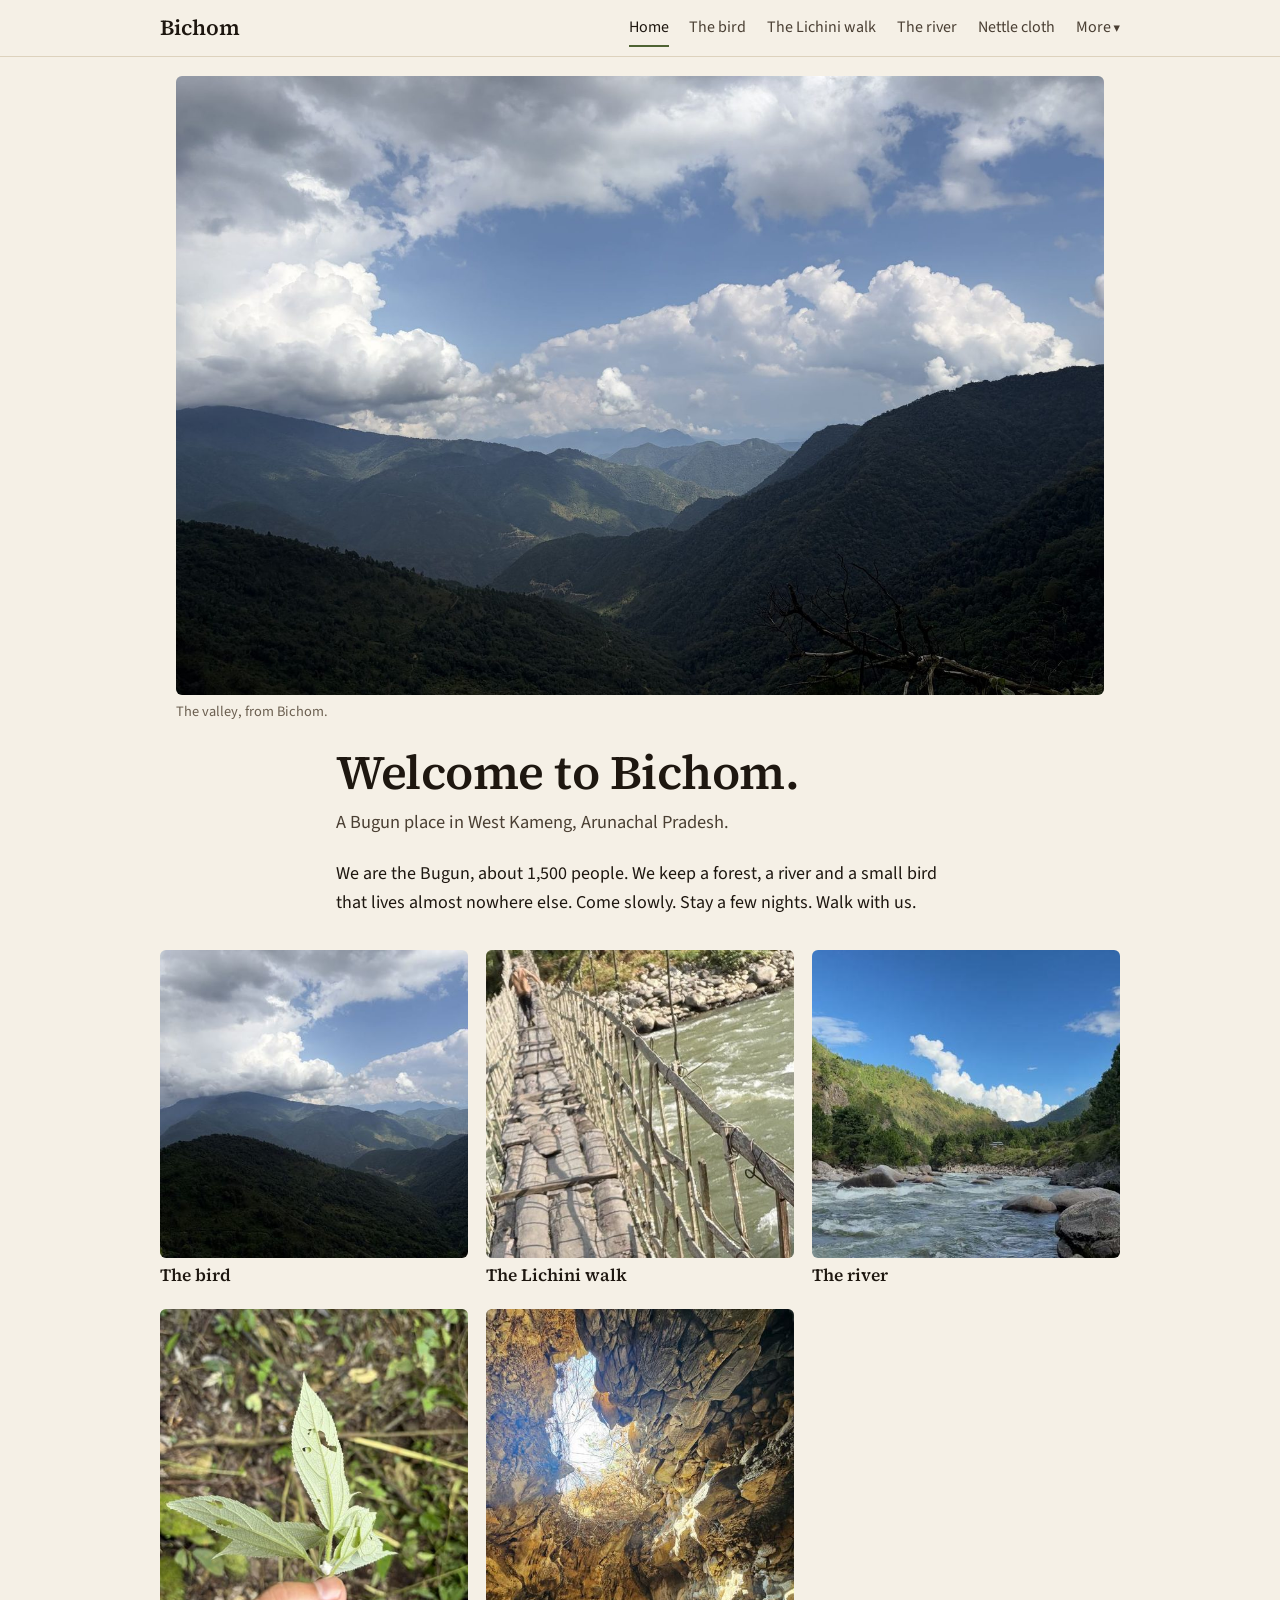
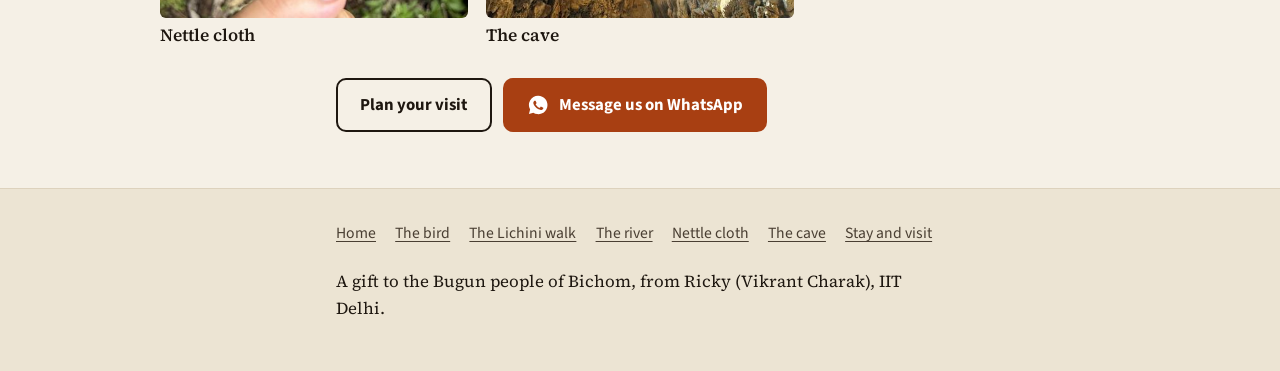
==== commit 7091ecd4: "Add the cave page A new page, The cave, with the cave photo (by Saajan Graphy) at the top and a tile" ====
--- a/index.html
+++ b/index.html
@@ -42,6 +42,7 @@
   <li data-page-link="sun"><a href="sun.html"><img src="photos/small/bichom-valley.jpg" alt="" width="480" height="480" loading="lazy"><span>Sunrise and sunset</span></a></li>
   <li data-page-link="bamboo"><a href="bamboo-food.html"><img src="photos/small/bamboo-basket.jpg" alt="" width="480" height="480" loading="lazy"><span>Bamboo and food</span></a></li>
   <li data-page-link="nettle"><a href="nettle.html"><img src="photos/small/fibre-plant.jpg" alt="" width="480" height="480" loading="lazy"><span>Nettle cloth</span></a></li>
+  <li data-page-link="cave"><a href="cave.html"><img src="photos/small/cave.jpg" alt="" width="480" height="480" loading="lazy"><span>The cave</span></a></li>
 </ul>
 </div>
 <div class="col">
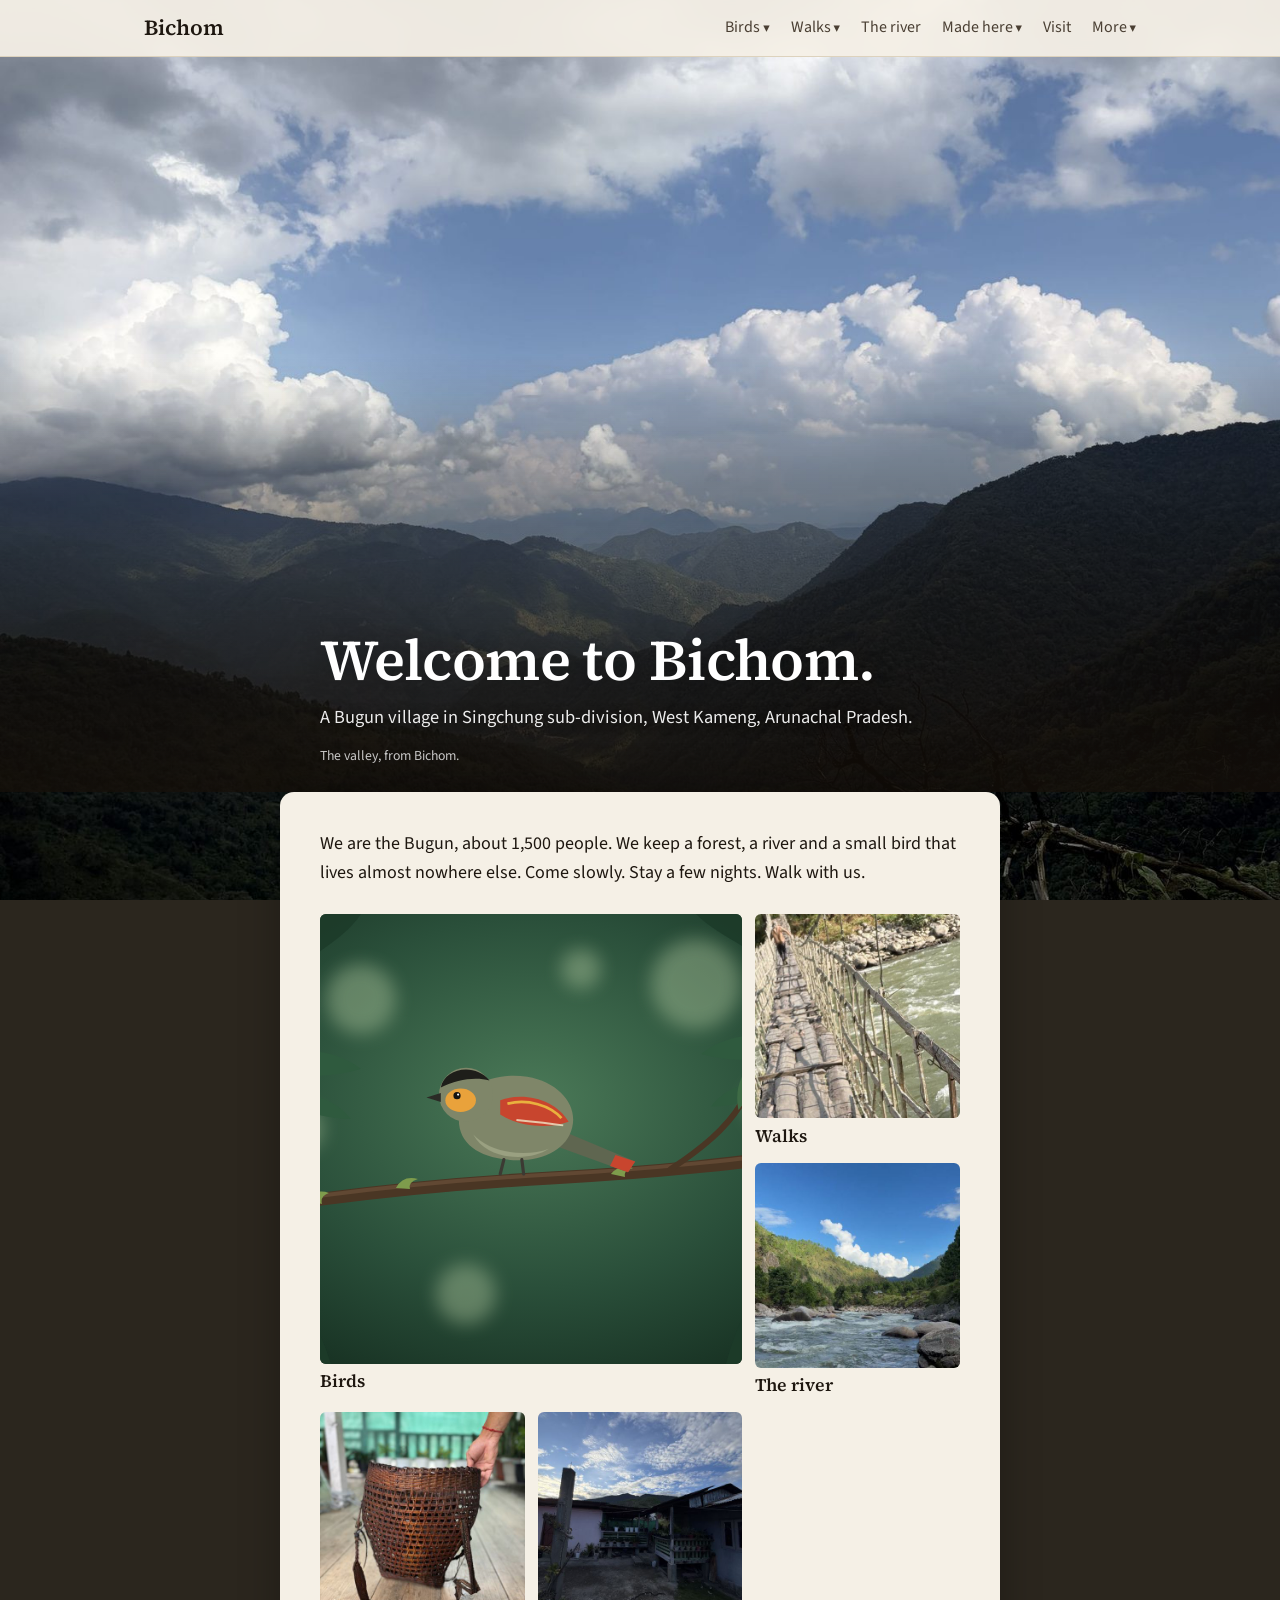
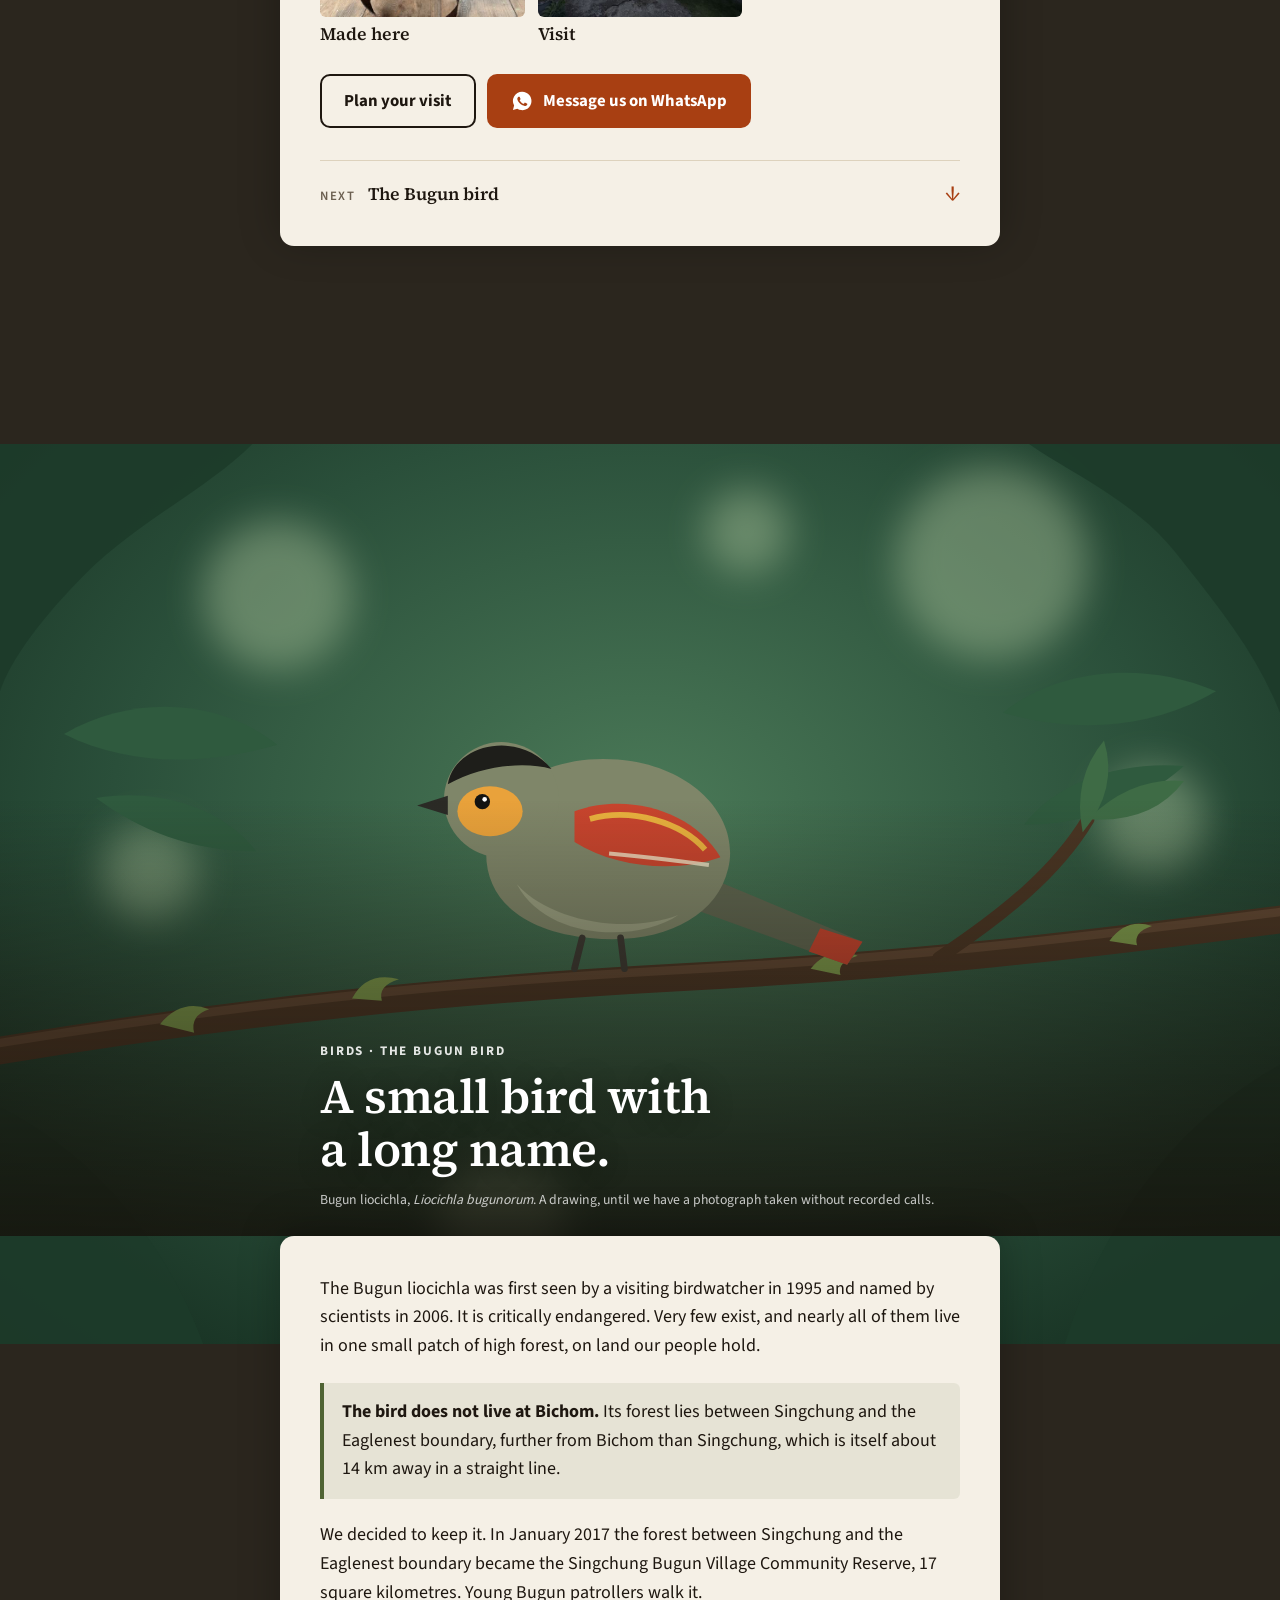
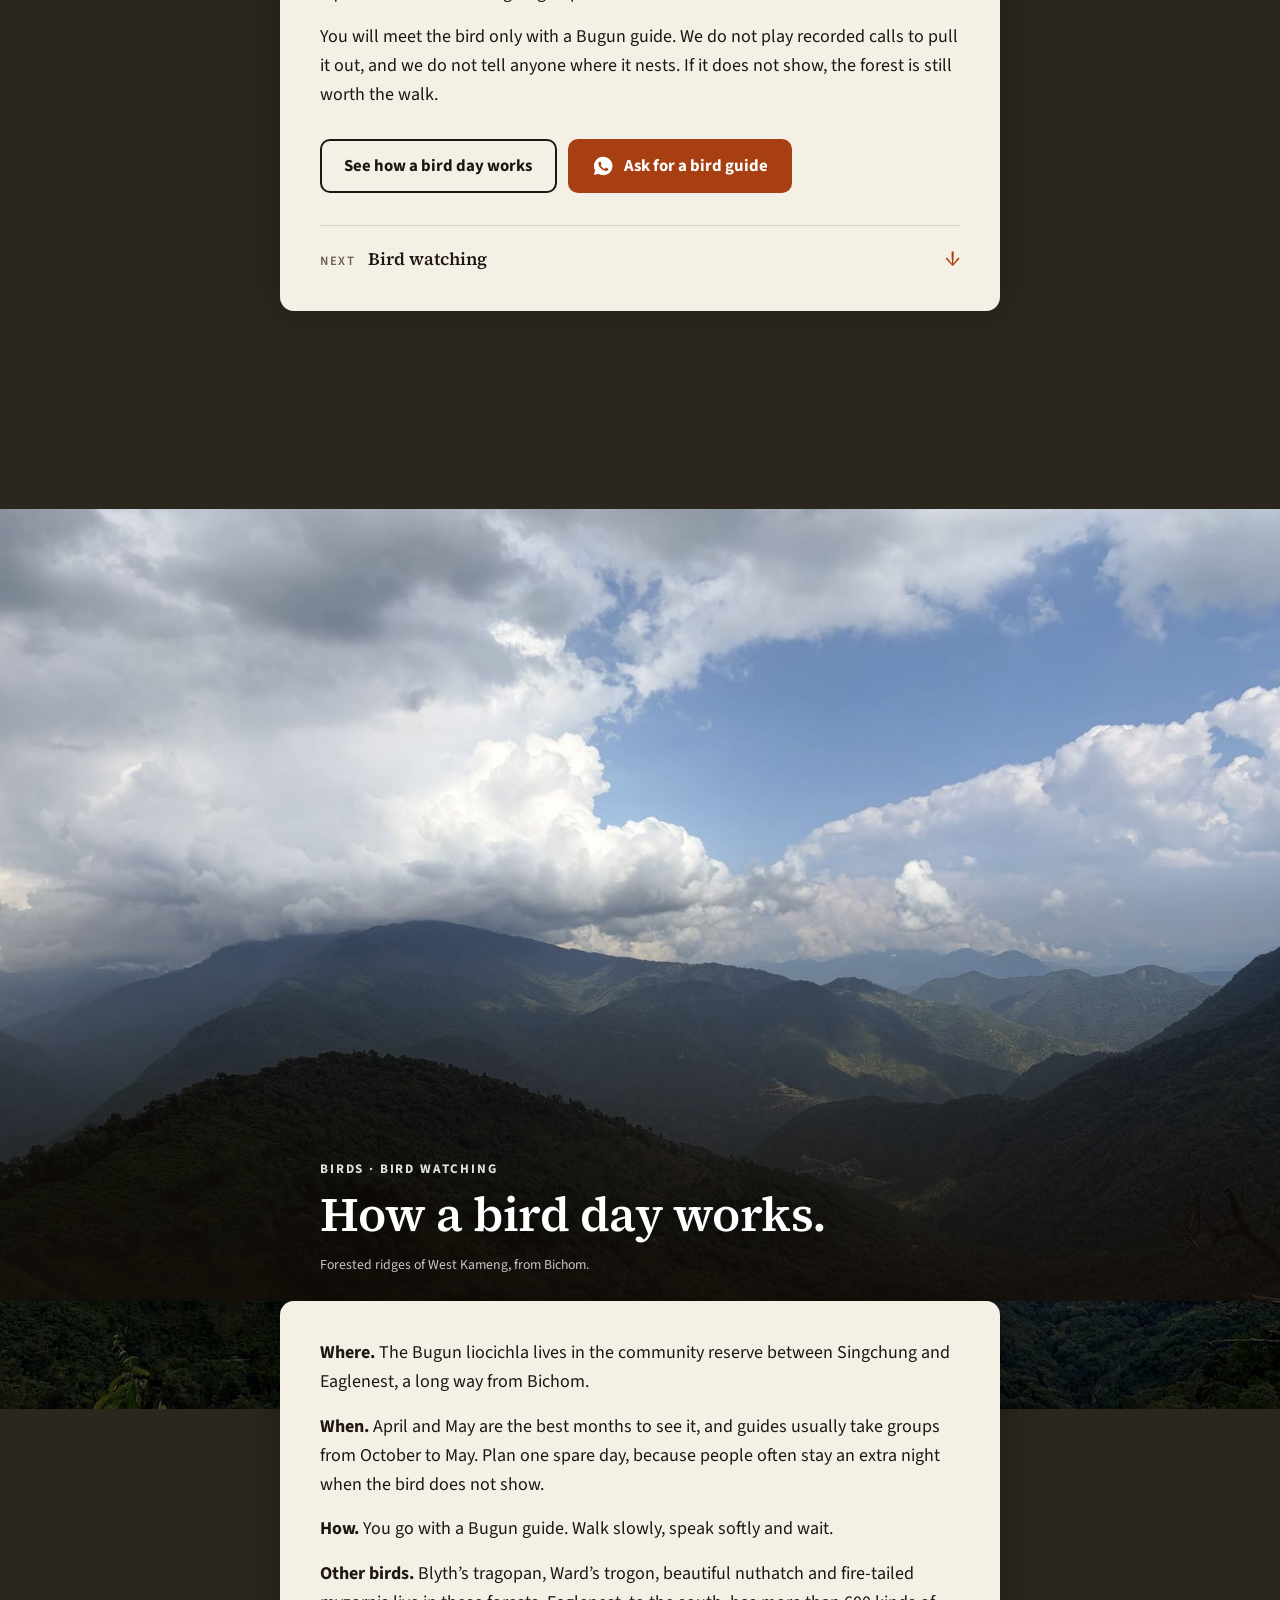
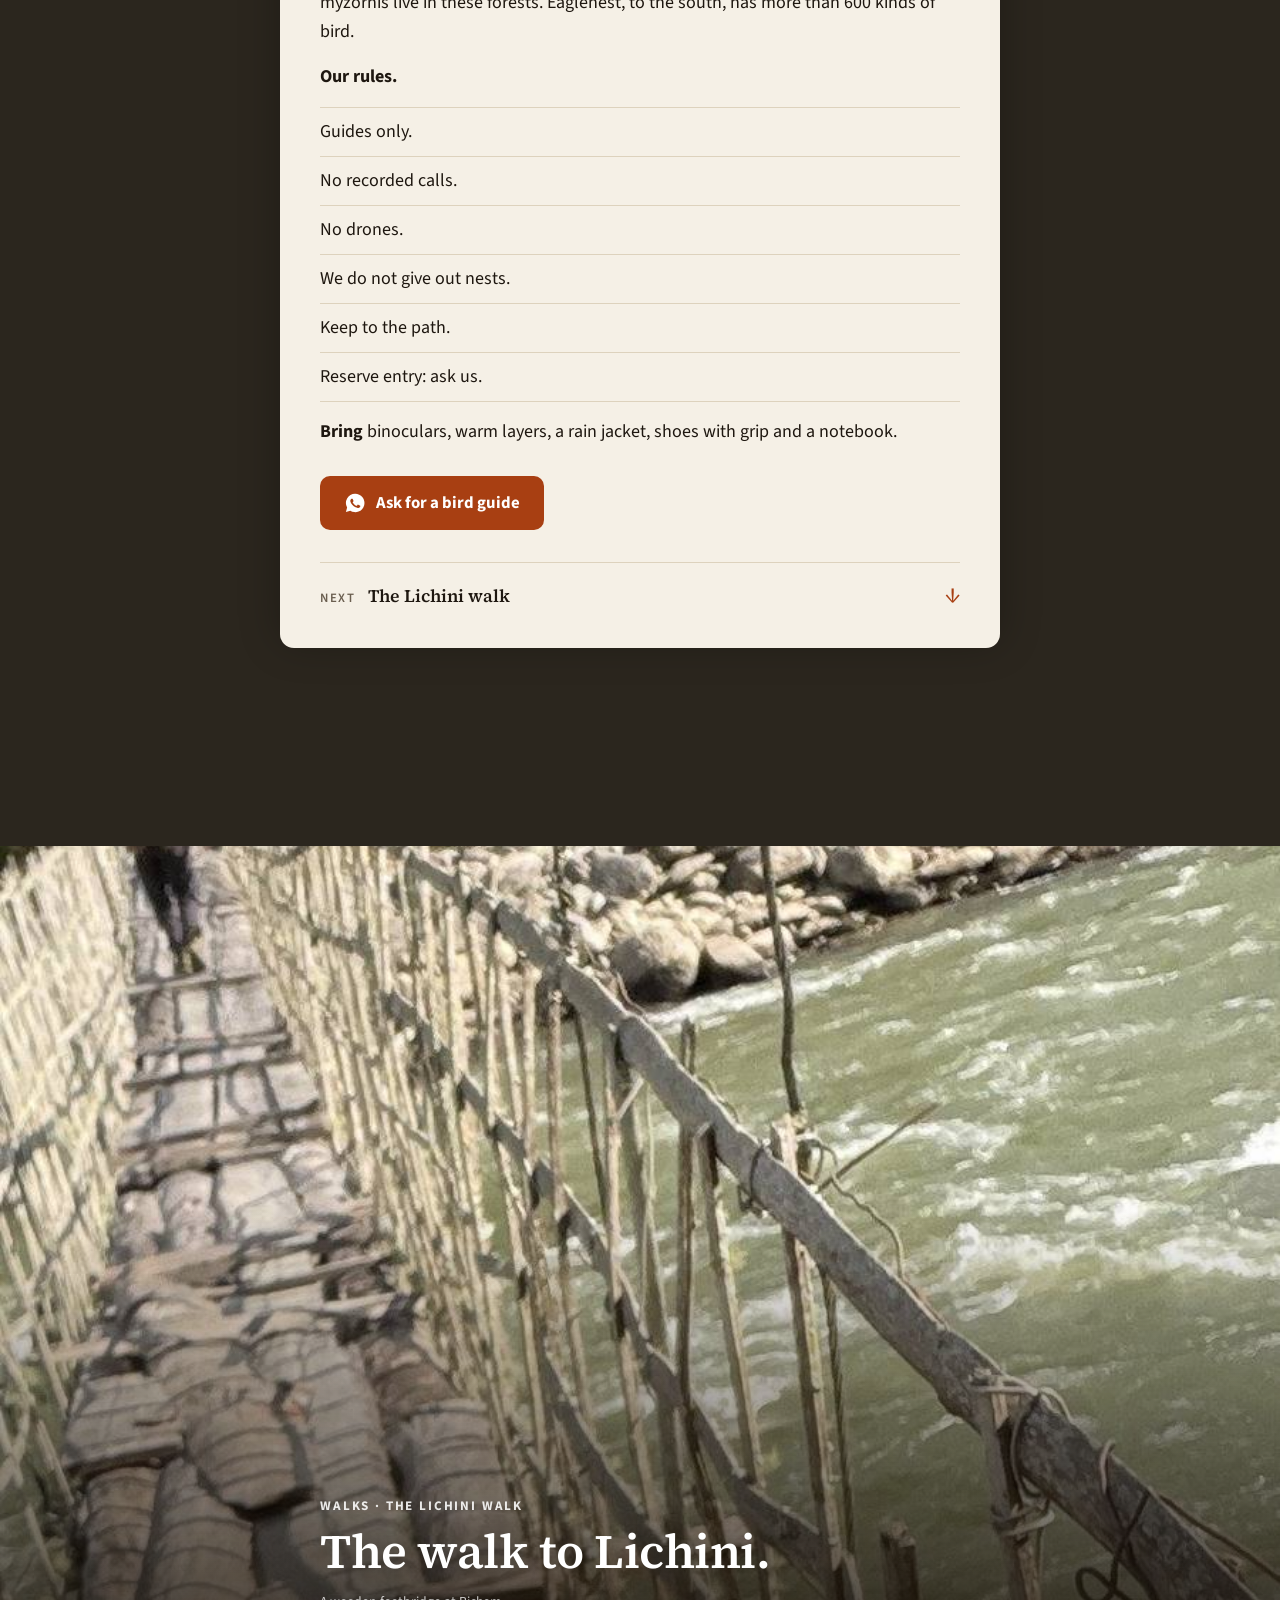
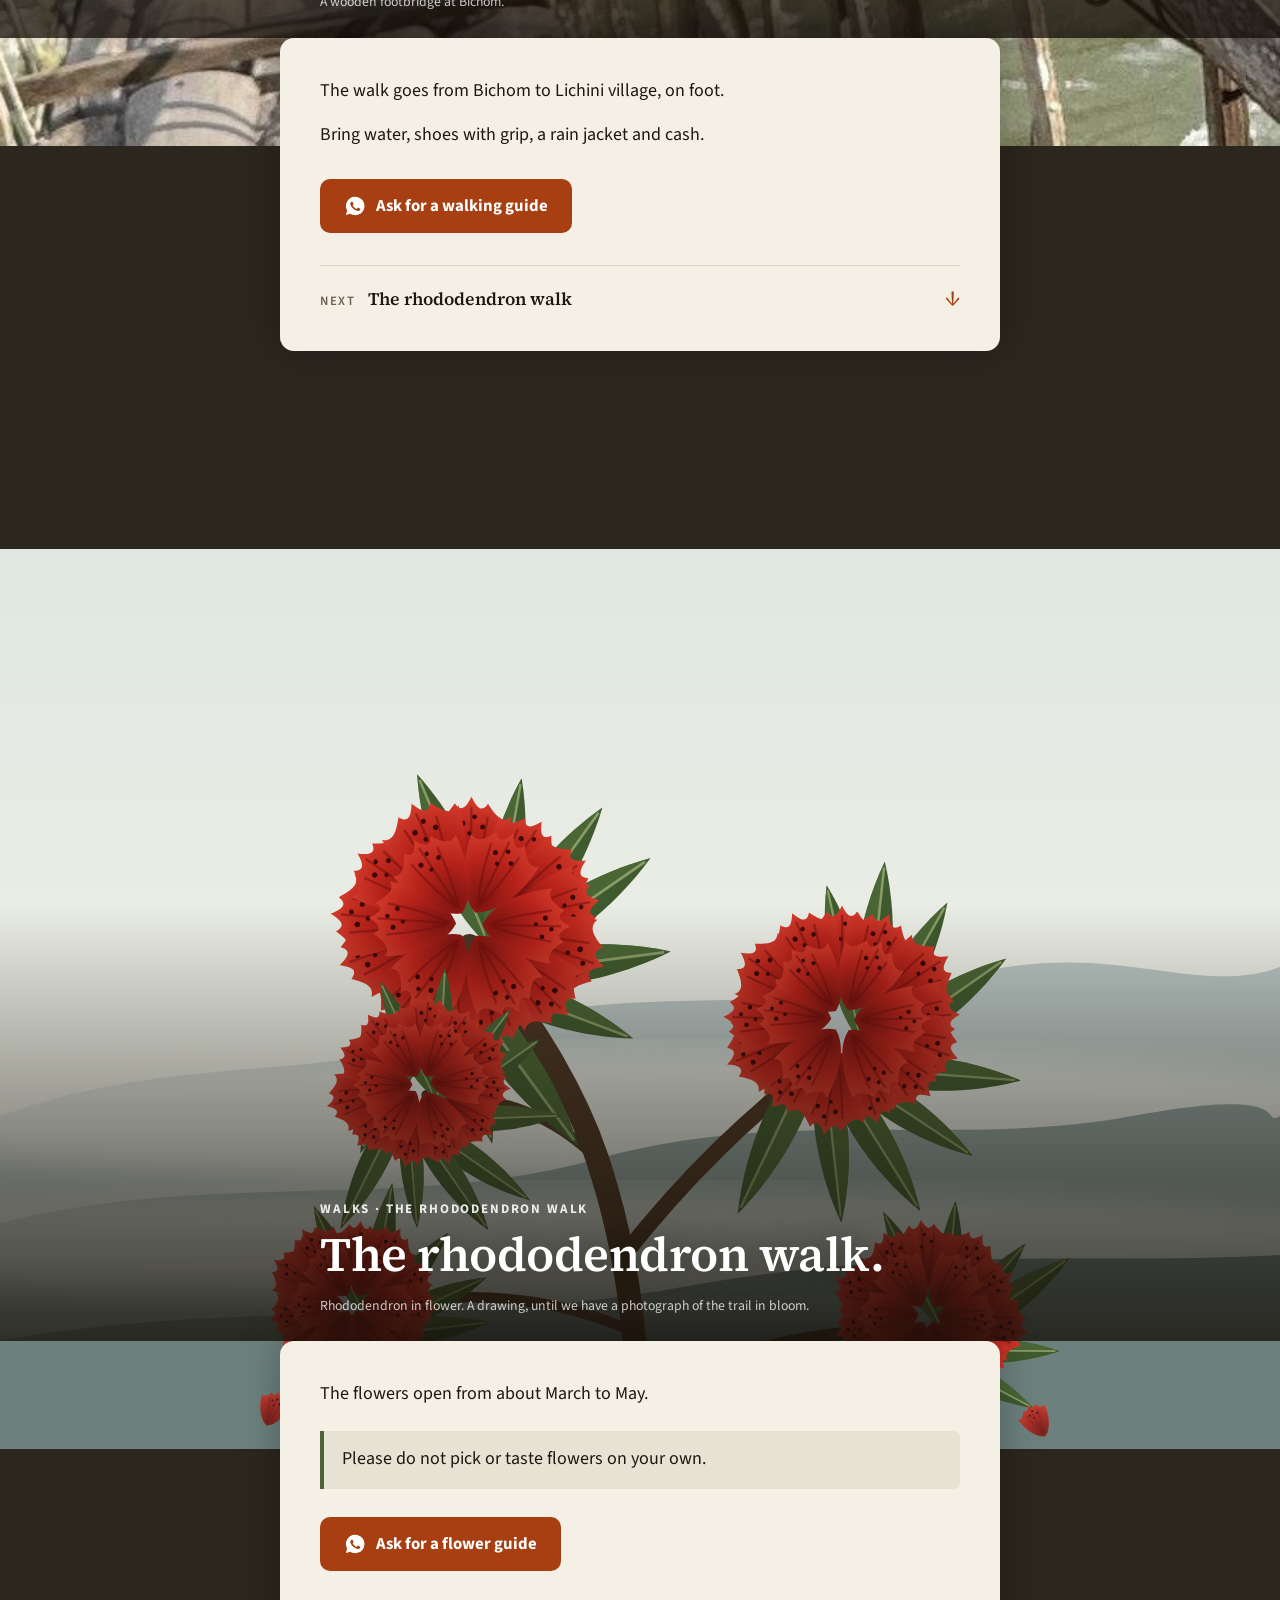
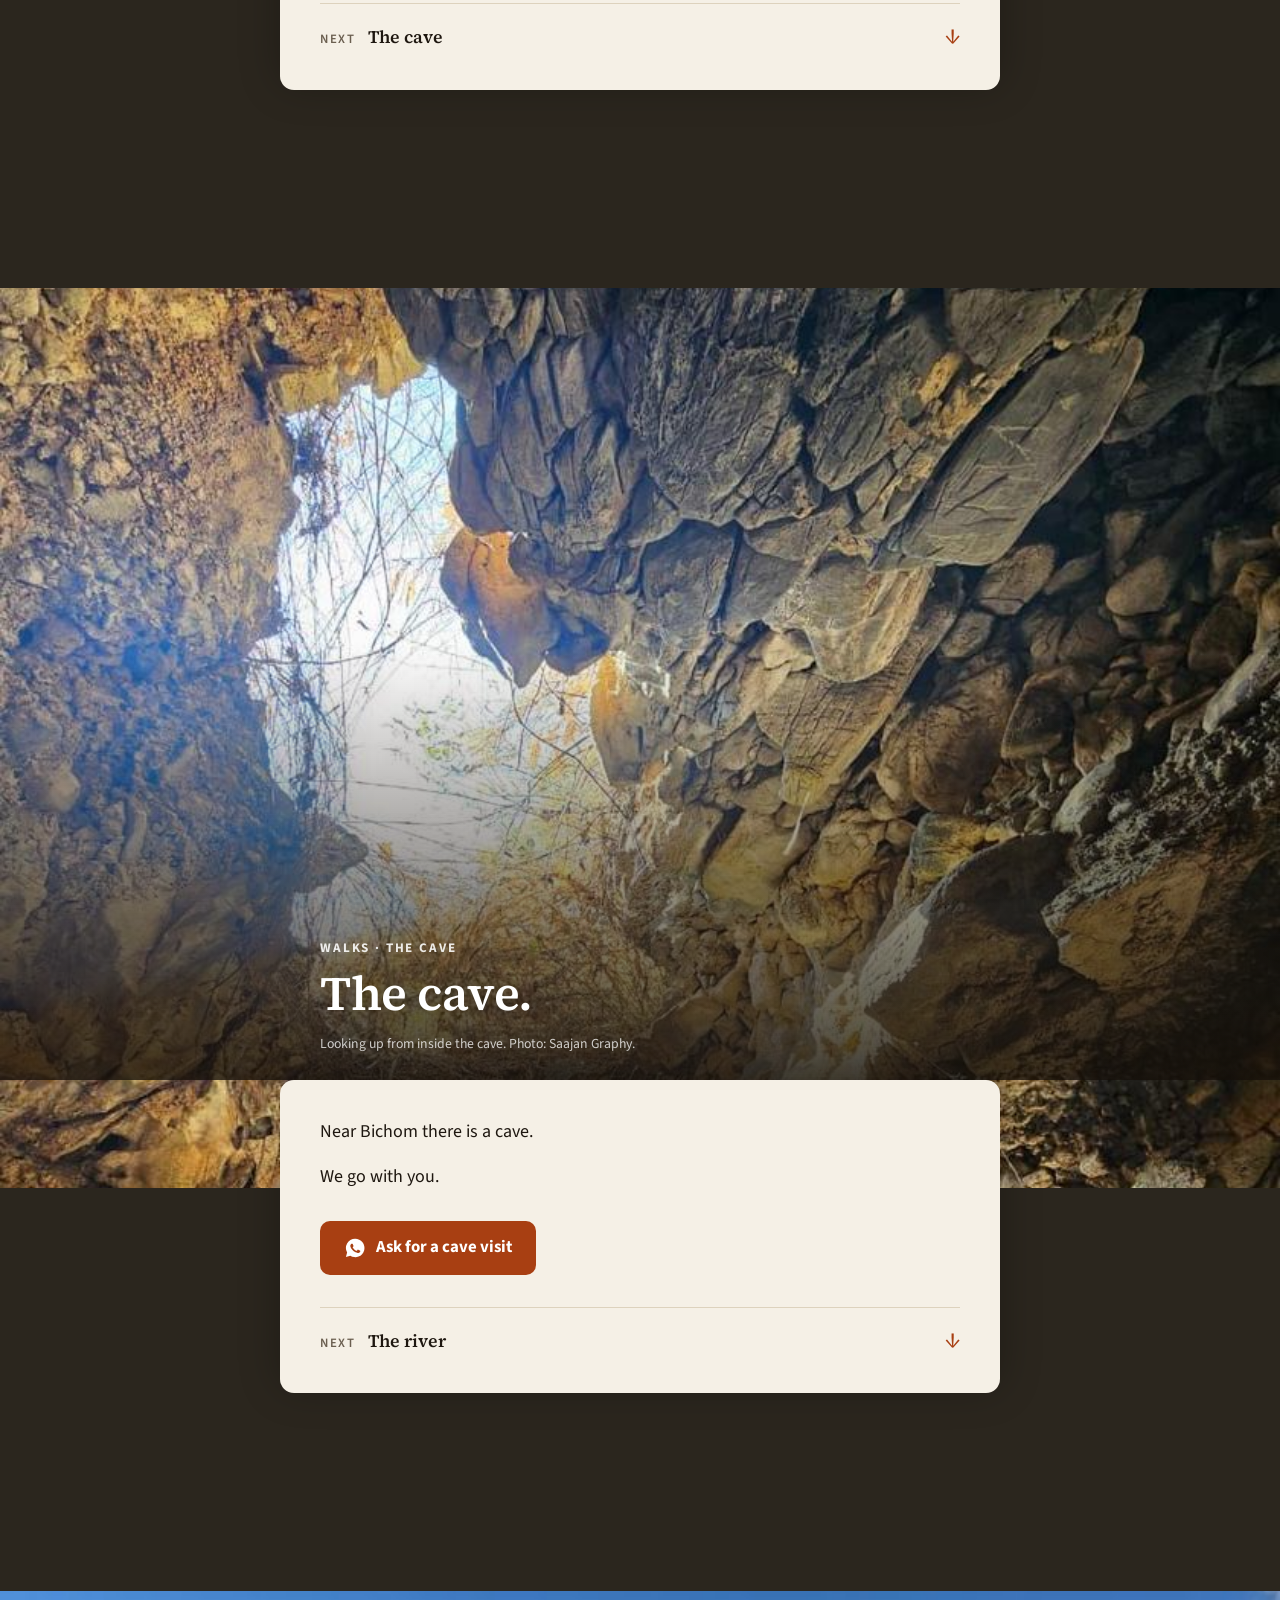
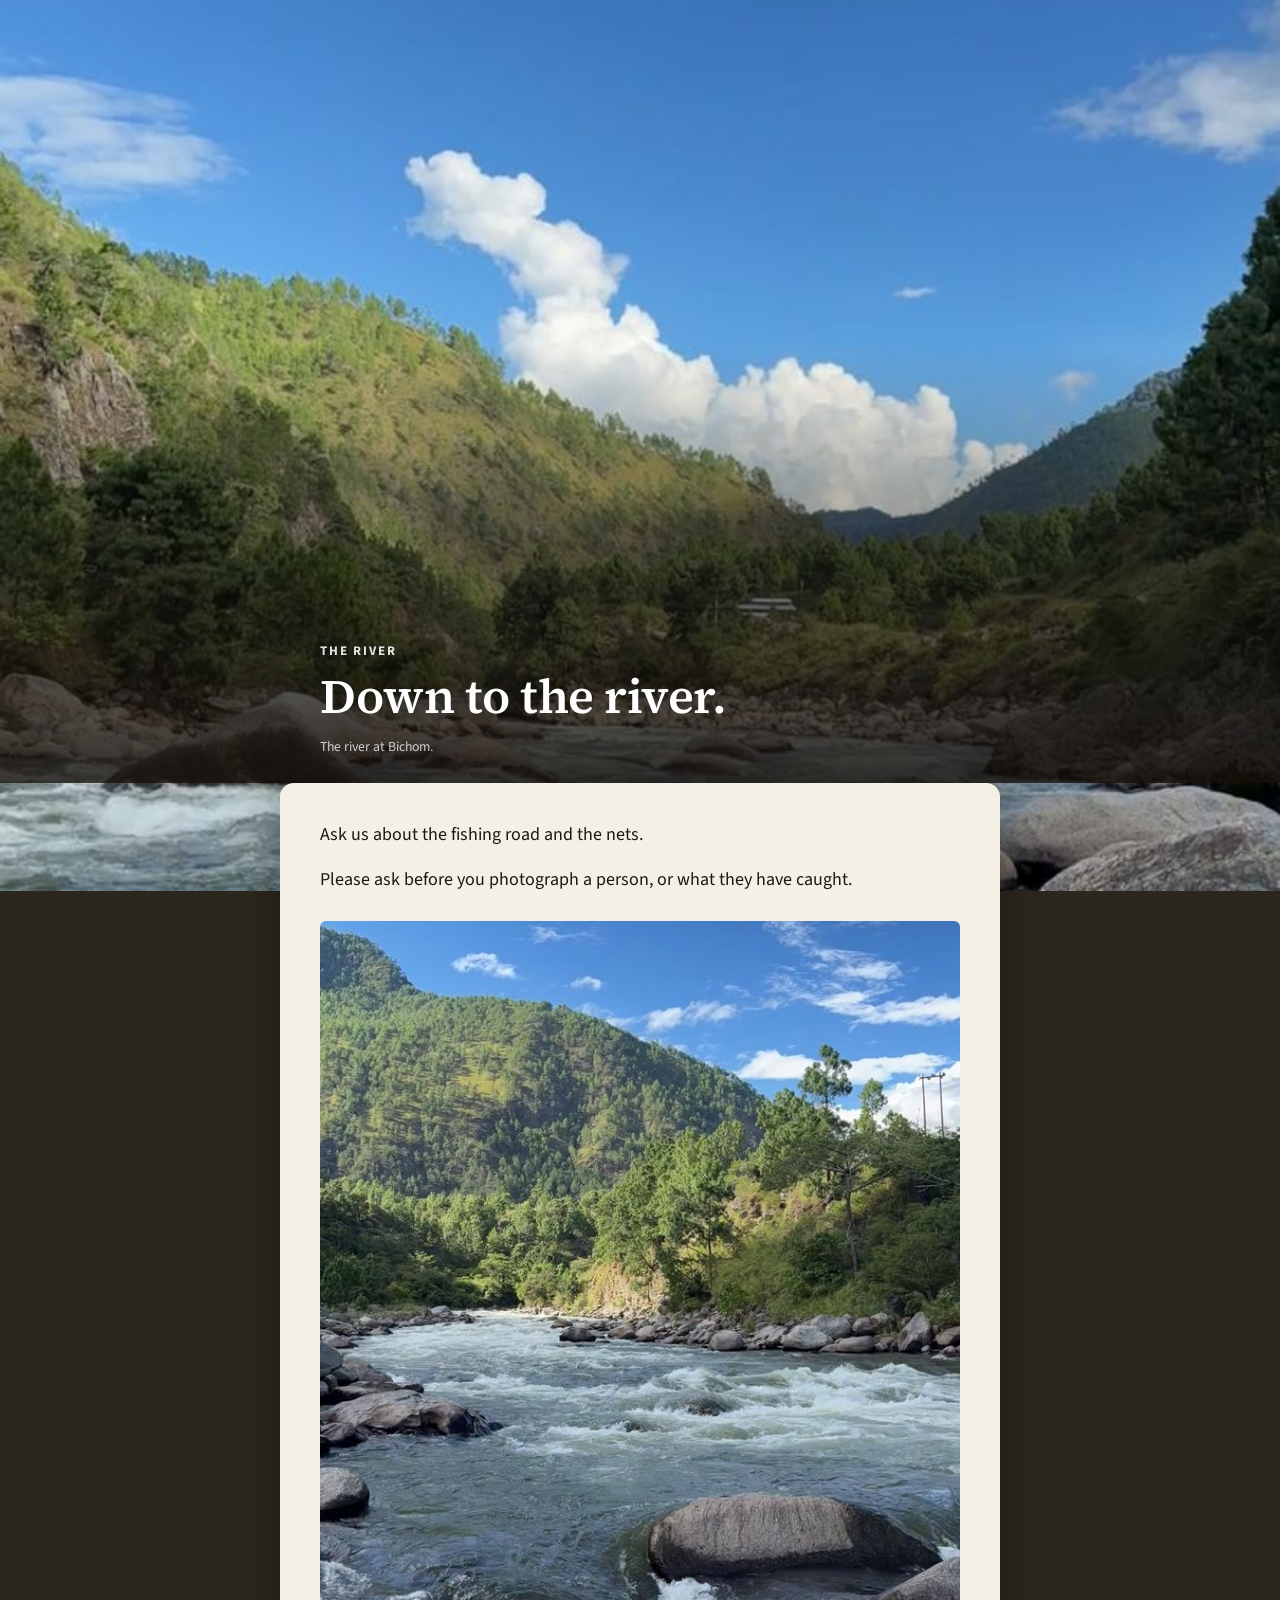
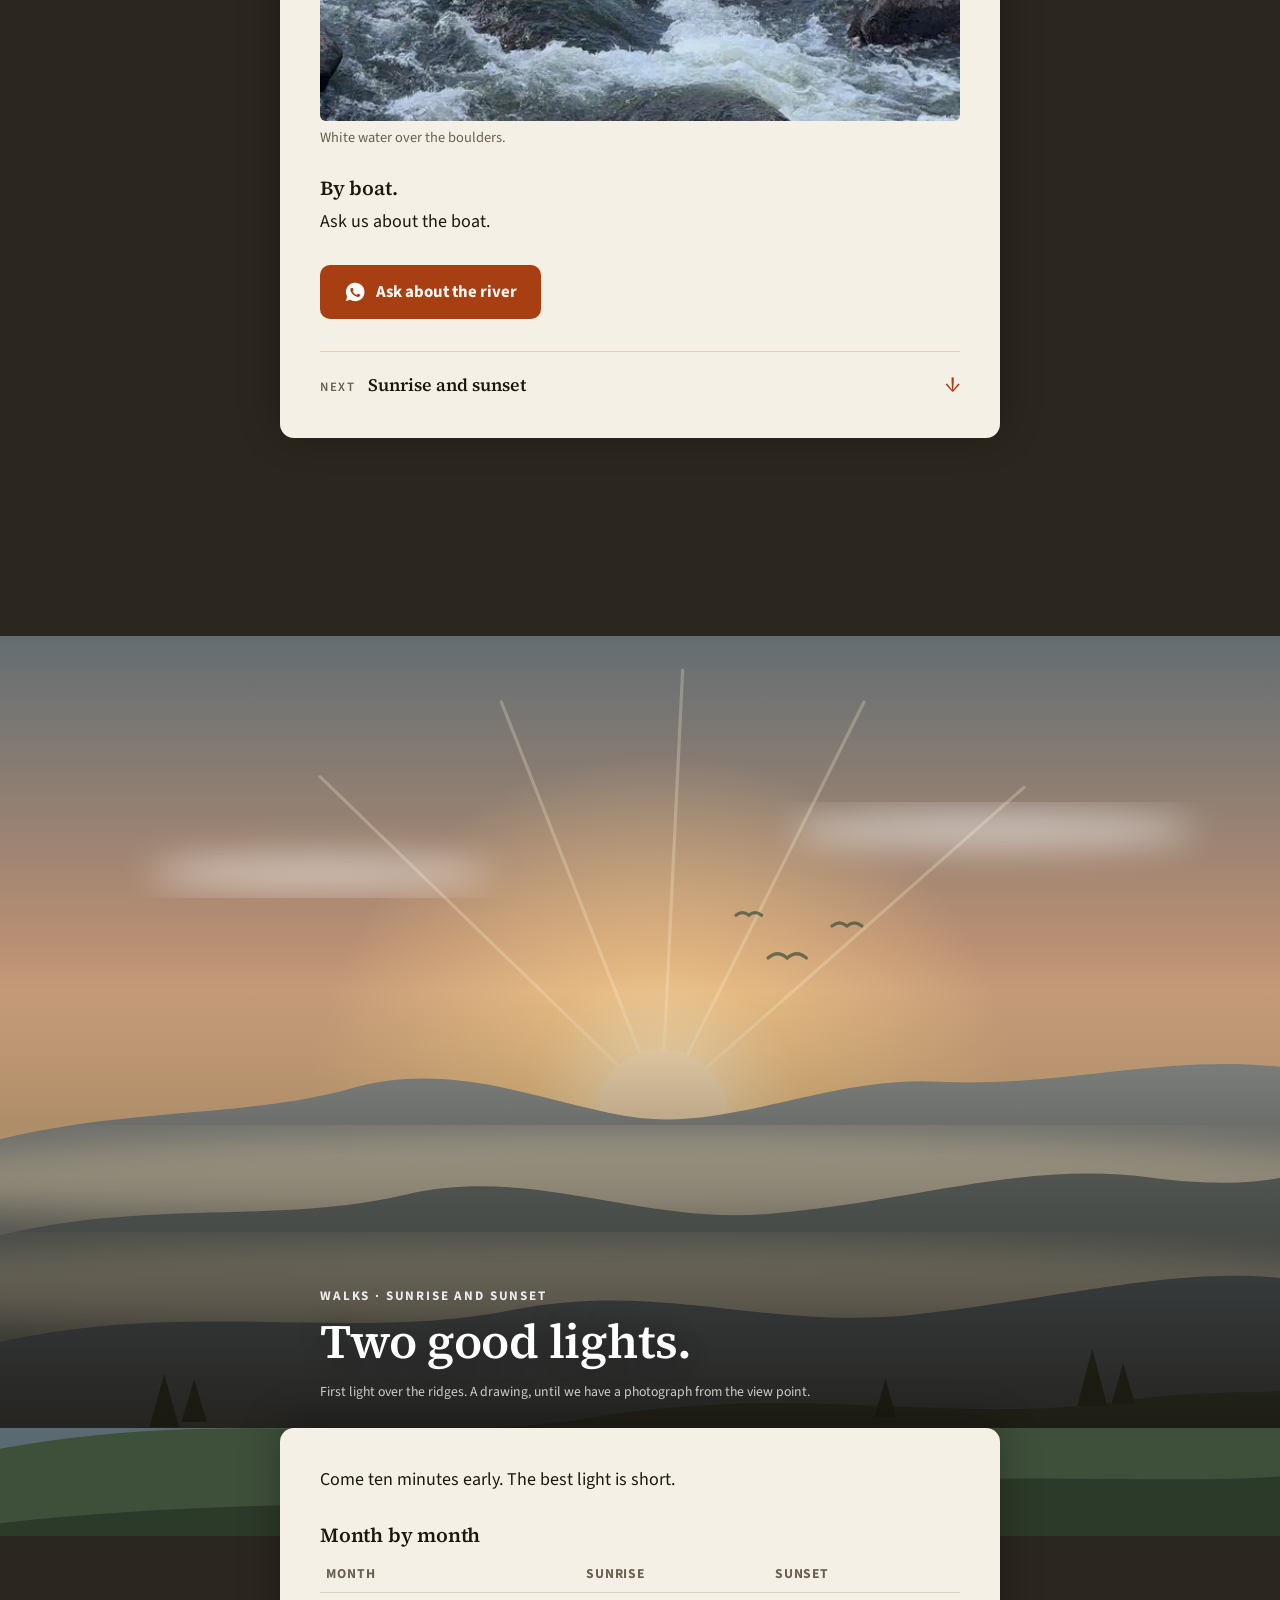
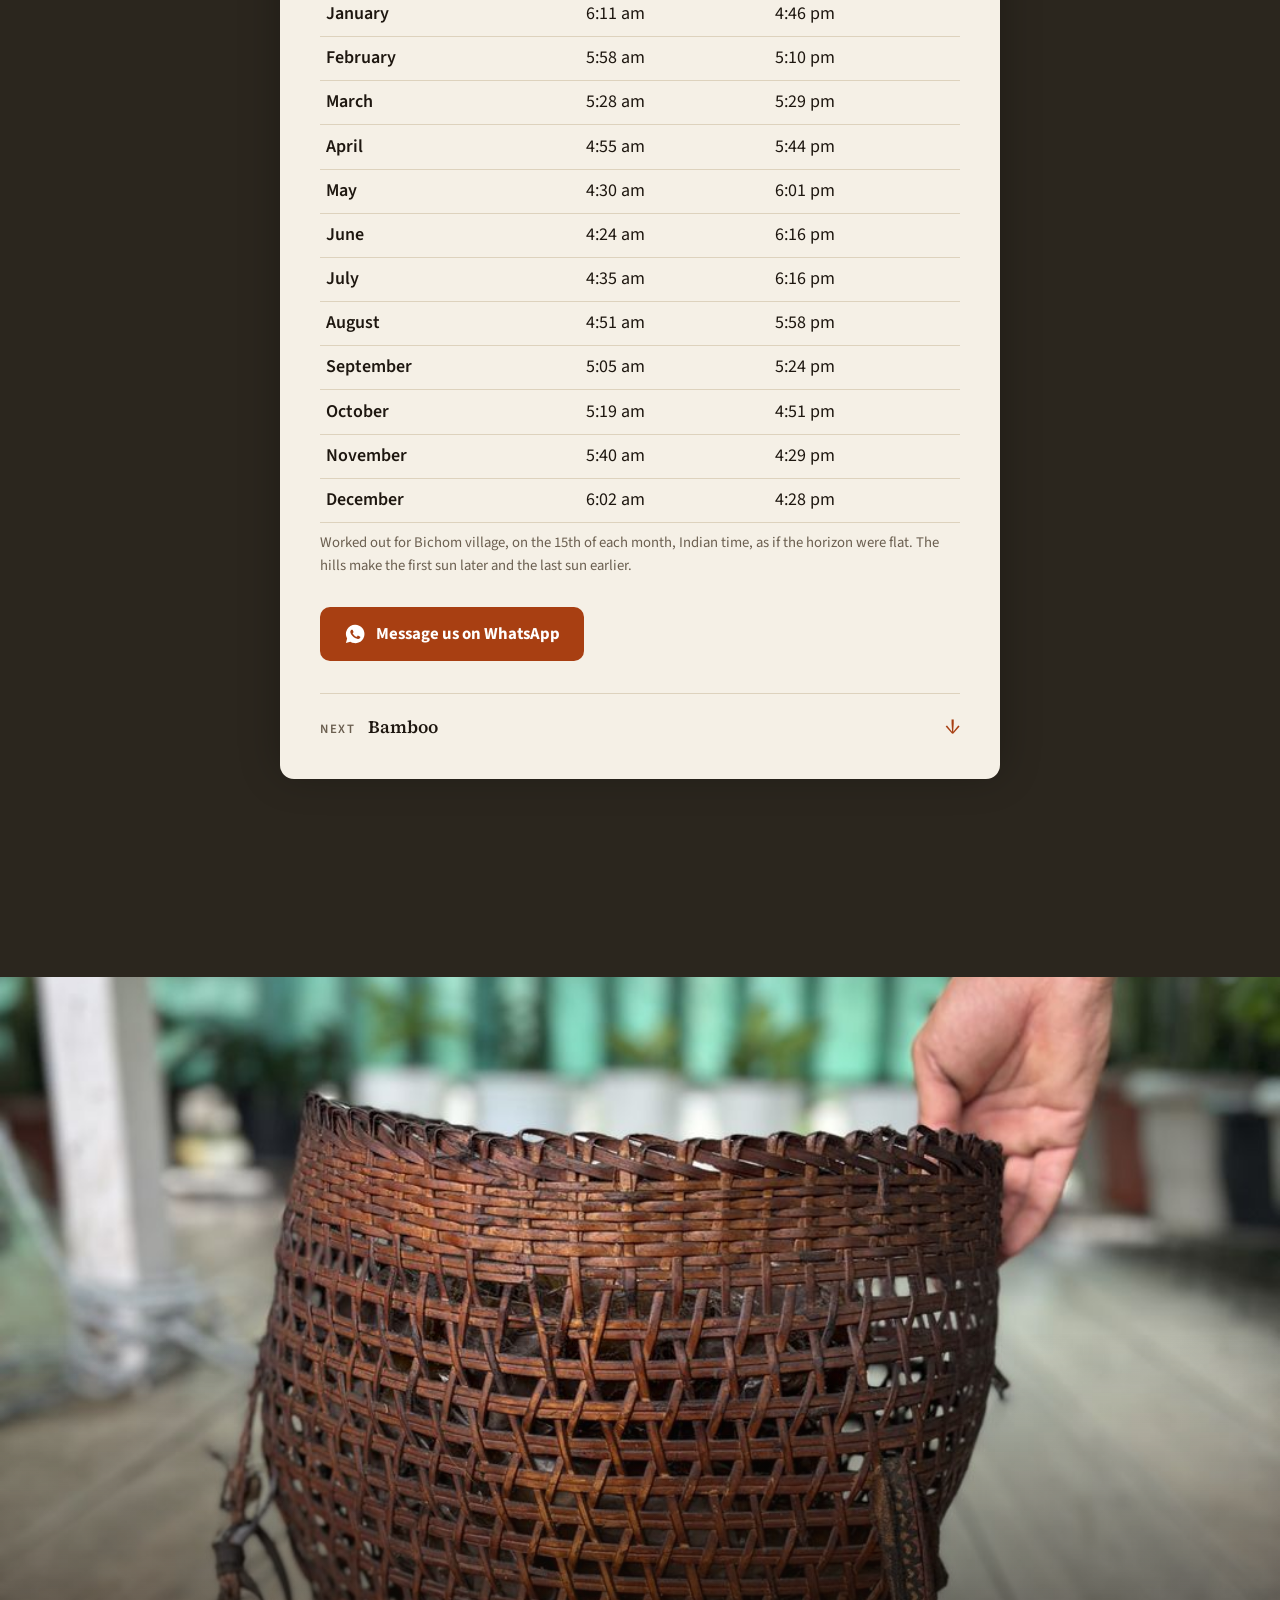
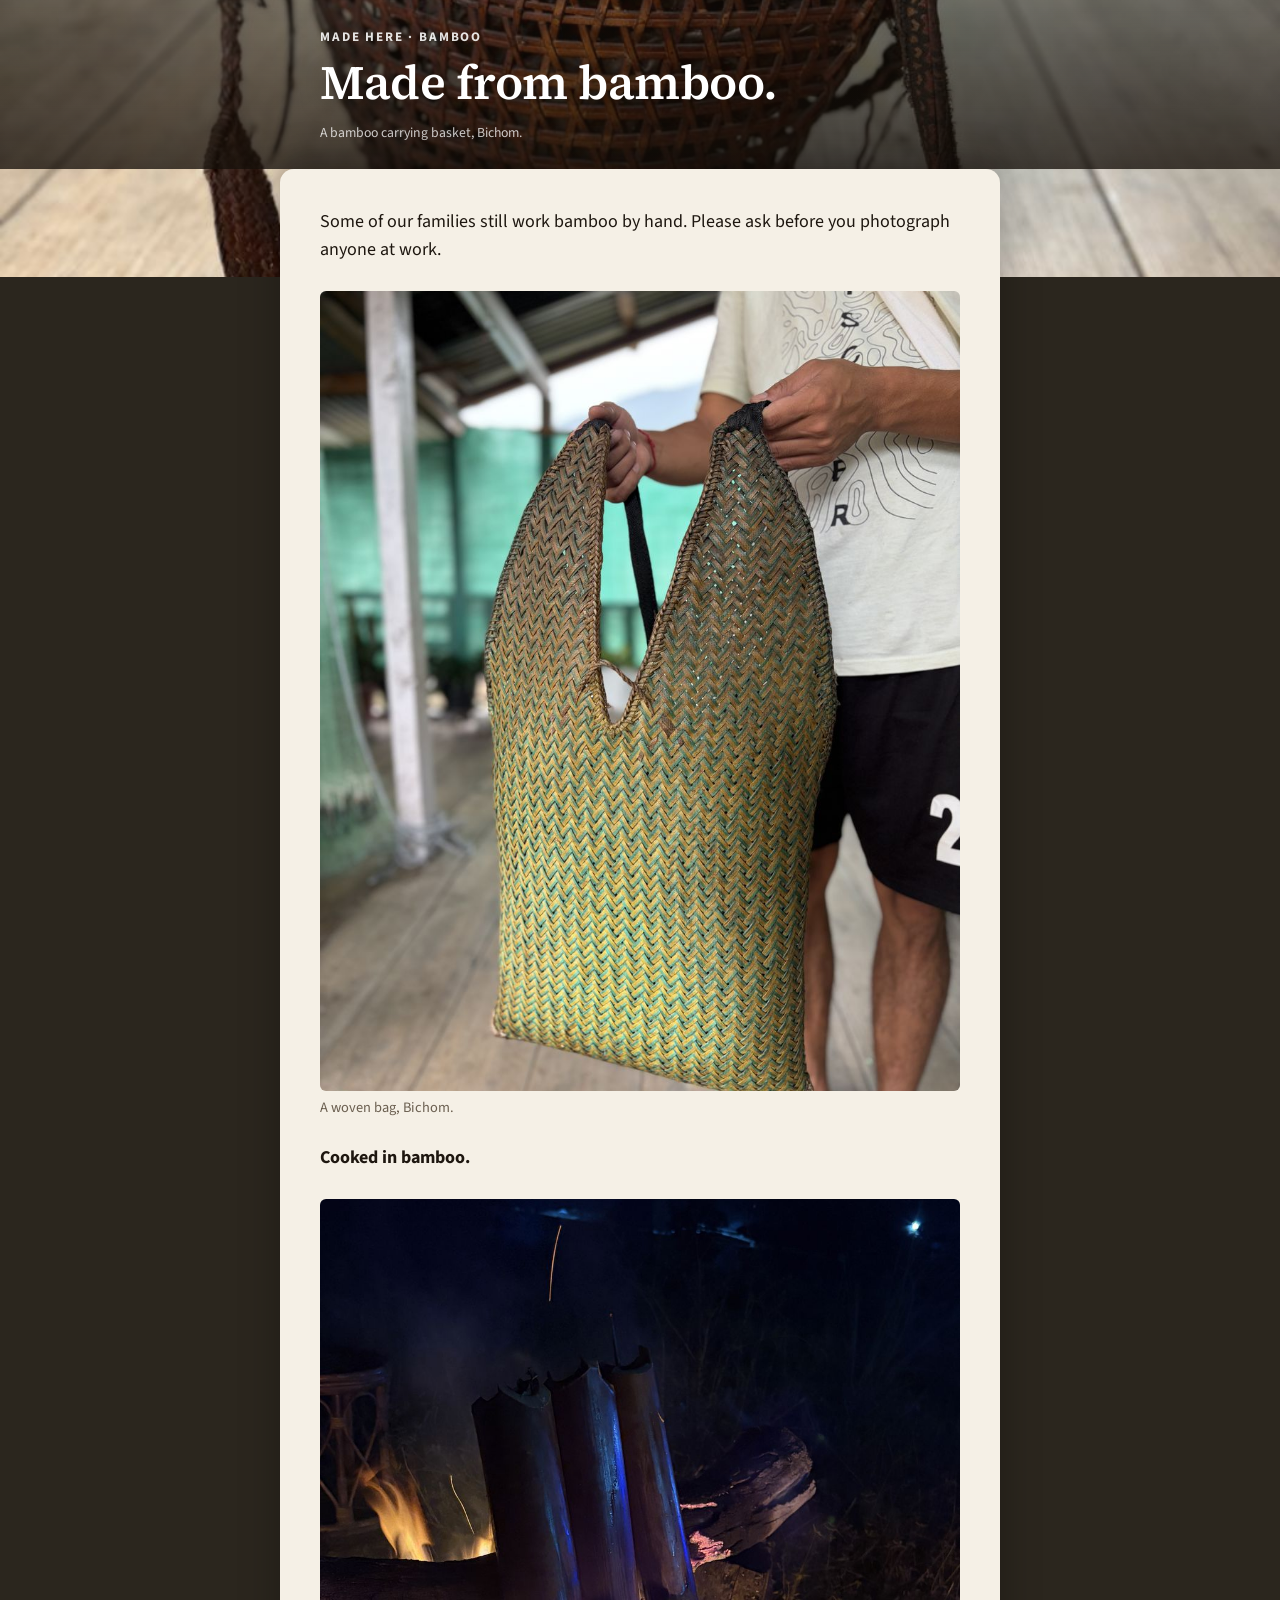
==== commit f7d234d7: "One scrolling page from the 13-part plan, with drawings Follows the updated plan: thirteen parts in " ====
--- a/index.html
+++ b/index.html
@@ -3,11 +3,11 @@
 <head>
 <meta charset="utf-8">
 <meta name="viewport" content="width=device-width, initial-scale=1">
-<title>Bichom · A Bugun place in West Kameng</title>
-<meta name="description" content="Welcome to Bichom, a Bugun place in West Kameng, Arunachal Pradesh. A forest, a river and a small bird that lives almost nowhere else. Come slowly. Stay a few nights. Walk with us.">
+<title>Bichom village · Singchung sub-division, West Kameng</title>
+<meta name="description" content="Bichom village, Singchung sub-division, West Kameng, Arunachal Pradesh. A Bugun village: the bird that lives almost nowhere else, walks to Lichini, the rhododendrons and the cave, the river, bamboo, fruit and nettle cloth. Come slowly. Stay a few nights.">
 <meta property="og:type" content="website">
-<meta property="og:title" content="Bichom · A Bugun place in West Kameng">
-<meta property="og:description" content="Welcome to Bichom, a Bugun place in West Kameng, Arunachal Pradesh. A forest, a river and a small bird that lives almost nowhere else. Come slowly. Stay a few nights. Walk with us.">
+<meta property="og:title" content="Welcome to Bichom">
+<meta property="og:description" content="Bichom village, Singchung sub-division, West Kameng, Arunachal Pradesh. A Bugun village: the bird that lives almost nowhere else, walks to Lichini, the rhododendrons and the cave, the river, bamboo, fruit and nettle cloth. Come slowly. Stay a few nights.">
 <meta property="og:image" content="https://vikrantcharak.github.io/bugun-/photos/bichom-valley.jpg">
 <meta name="theme-color" content="#f5f0e6">
 <link rel="icon" href="data:image/svg+xml,%3Csvg xmlns='http://www.w3.org/2000/svg' viewBox='0 0 32 32'%3E%3Crect width='32' height='32' rx='7' fill='%23f5f0e6'/%3E%3Ccircle cx='21' cy='12' r='4.5' fill='%23a83f12'/%3E%3Cpath d='M3 25 L11 15 L16 20 L20 16 L29 25Z' fill='%234f6333'/%3E%3Cpath d='M3 27.5h26' stroke='%235a6a72' stroke-width='2'/%3E%3C/svg%3E">
@@ -15,44 +15,473 @@
 <link rel="preload" href="fonts/source-sans-3.woff2" as="font" type="font/woff2" crossorigin>
 <link rel="stylesheet" href="assets/site.css">
 <!--
-  The words on this page are the community's. Change them here, then
-  read the page aloud to the community again.
-  Facts in [square brackets] come from settings.js. The photo names are
-  in photos/README.txt.
+  ══════════════════════════════════════════════════════════════
+  The whole site is this one page. Scroll down and each part follows
+  the last: Home, The Bugun bird, Bird watching, The Lichini walk, The
+  rhododendron walk, The cave, The river, Sunrise and sunset, Bamboo,
+  Fruit food and juice, Nettle cloth, Our story, Stay and visit.
+
+  The words are the community's. Change them here, then read the part
+  aloud to the community again.
+  Facts in [square brackets] come from settings.js.
+  Photos: photos/README.txt. Drawings: the art folder.
+  ══════════════════════════════════════════════════════════════
 -->
 </head>
-<body data-page="home">
-<header class="top" id="top"><div class="bar"><a class="brand" href="index.html">Bichom</a></div></header>
+<body>
+<header class="top" id="top"><div class="bar"><a class="brand" href="#home">Bichom</a></div></header>
 <main>
-<figure class="lead">
-  <img src="photos/bichom-valley.jpg" alt="Forested hills and a valley under a cloudy sky" width="1600" height="1200" fetchpriority="high">
-  <figcaption>The valley, from Bichom.</figcaption>
+
+<!-- ════════════ HOME ════════════ -->
+<section class="ch" id="home">
+  <div class="ch__bg"><img src="photos/bichom-valley.jpg" alt="Forested hills and a valley under a cloudy sky" width="1600" height="1200" fetchpriority="high"></div>
+  <div class="ch__body">
+    <header class="ch__head">
+      <h1>Welcome to Bichom.</h1>
+      <p class="sub">A Bugun village in Singchung sub-division, West Kameng, Arunachal Pradesh.</p>
+      <p class="say-row" data-say="bichom" data-say-label="Bichom" hidden></p>
+      <p class="cap">The valley, from Bichom.</p>
+    </header>
+    <div class="paper">
+<p>We are the Bugun, <span data-set="people">about 1,500</span> people. We keep a forest, a river and a small bird that lives almost nowhere else. Come slowly. Stay a few nights. Walk with us.</p>
+<ul class="tiles">
+  <li data-tile="bird"><a href="#bird"><img src="art/liocichla.svg" alt="" loading="lazy"><span>Birds</span></a></li>
+  <li data-tile="lichini"><a href="#lichini"><img src="photos/small/bichom-footbridge.jpg" alt="" loading="lazy"><span>Walks</span></a></li>
+  <li data-tile="river"><a href="#river"><img src="photos/small/bichom-river.jpg" alt="" loading="lazy"><span>The river</span></a></li>
+  <li data-tile="bamboo"><a href="#bamboo"><img src="photos/small/bamboo-basket.jpg" alt="" loading="lazy"><span>Made here</span></a></li>
+  <li data-tile="visit"><a href="#visit"><img src="photos/small/homestay.jpg" alt="" loading="lazy"><span>Visit</span></a></li>
+</ul>
+<div class="btns">
+  <a class="btn btn-line" href="#visit">Plan your visit</a>
+  <a class="btn btn-wa" data-wa="" href="#write">Message us on WhatsApp</a>
+</div>
+    </div>
+    <div class="ch__after"></div>
+  </div>
+</section>
+
+<!-- ════════════ Birds · The Bugun bird ════════════ -->
+<section class="ch" id="bird">
+  <div class="ch__bg"><img src="art/liocichla.svg" alt="Drawing of a Bugun liocichla on a mossy branch" width="1200" height="900" loading="lazy"></div>
+  <div class="ch__body">
+    <header class="ch__head">
+      <p class="kicker">Birds · The Bugun bird</p>
+      <h2>A small bird with a long name.</h2>
+      <p class="say-row" data-say="liocichla" data-say-label="Bugun liocichla" hidden></p>
+      <p class="cap">Bugun liocichla, <i>Liocichla bugunorum</i>. A drawing, until we have a photograph taken without recorded calls.</p>
+    </header>
+    <div class="paper">
+<p>The Bugun liocichla was first seen by a visiting birdwatcher in 1995 and named by scientists in 2006. It is critically endangered. Very few exist, and nearly all of them live in one small patch of high forest, on land our people hold.</p>
+<p data-need>The patrol team’s latest count is <span data-set="bird.count">[the latest count from the patrol team]</span>.</p>
+<div class="note"><p><b>The bird does not live at Bichom.</b> Its forest lies between Singchung and the Eaglenest boundary, further from Bichom than Singchung, which is itself about 14 km away in a straight line.</p></div>
+<p>We decided to keep it. In January 2017 the forest between Singchung and the Eaglenest boundary became the Singchung Bugun Village Community Reserve, 17 square kilometres. Young Bugun patrollers walk it.</p>
+<p>You will meet the bird only with a Bugun guide. We do not play recorded calls to pull it out, and we do not tell anyone where it nests. If it does not show, the forest is still worth the walk.</p>
+<div class="btns">
+  <a class="btn btn-line" href="#birding">See how a bird day works</a>
+  <a class="btn btn-wa" data-wa="a bird guide" href="#write">Ask for a bird guide</a>
+</div>
+    </div>
+    <div class="ch__after"></div>
+  </div>
+</section>
+
+<!-- ════════════ Birds · Bird watching ════════════ -->
+<section class="ch" id="birding">
+  <div class="ch__bg"><img src="photos/bichom-hills.jpg" alt="Forested ridges under clouds" width="1600" height="1200" loading="lazy"></div>
+  <div class="ch__body">
+    <header class="ch__head">
+      <p class="kicker">Birds · Bird watching</p>
+      <h2>How a bird day works.</h2>
+      <p class="cap">Forested ridges of West Kameng, from Bichom.</p>
+    </header>
+    <div class="paper">
+<p><b>Where.</b> The Bugun liocichla lives in the community reserve between Singchung and Eaglenest, a long way from Bichom. <span data-need><span data-set="birding.start">[Where bird days begin, how far that is from Bichom, and how you get there.]</span></span></p>
+<p><b>When.</b> April and May are the best months to see it, and guides usually take groups from October to May. Plan one spare day, because people often stay an extra night when the bird does not show.</p>
+<p><b>How.</b> You go with a Bugun guide. Walk slowly, speak softly and wait. <span data-need><span data-set="birding.how">[When you leave, how long you walk, and where you wait.]</span></span></p>
+<p data-need>Our guides: <span data-set="birding.guides">[names, with their yes]</span>.</p>
+<p><b>Other birds.</b> Blyth’s tragopan, Ward’s trogon, beautiful nuthatch and fire-tailed myzornis live in these forests. Eaglenest, to the south, has more than 600 kinds of bird. <span data-need><span data-set="birding.aroundBichom">[The birds around Bichom, from your guides’ own sightings.]</span></span></p>
+<p><b>Our rules.</b></p>
+<ul class="rules">
+  <li>Guides only.</li>
+  <li>No recorded calls.</li>
+  <li>No drones.</li>
+  <li>We do not give out nests.</li>
+  <li>Keep to the path.</li>
+  <li data-need>Reserve entry: <span data-set="birding.fee">[fee]</span>.</li>
+  <li data-else>Reserve entry: ask us.</li>
+</ul>
+<p><b>Bring</b> binoculars<span data-need> (<span data-set="birding.binoculars">[we can lend a pair: yes / no]</span>)</span>, warm layers, a rain jacket, shoes with grip and a notebook.</p>
+<div class="btns">
+  <a class="btn btn-wa" data-wa="a bird guide" href="#write">Ask for a bird guide</a>
+</div>
+    </div>
+    <div class="ch__after"></div>
+  </div>
+</section>
+
+<!-- ════════════ Walks · The Lichini walk ════════════ -->
+<section class="ch" id="lichini">
+  <div class="ch__bg"><img src="photos/bichom-footbridge.jpg" alt="A wooden suspension footbridge of logs and cable over a fast river" width="900" height="1200" loading="lazy"></div>
+  <div class="ch__body">
+    <header class="ch__head">
+      <p class="kicker">Walks · The Lichini walk</p>
+      <h2>The walk to Lichini.</h2>
+      <p class="say-row" data-say="lichini" data-say-label="Lichini" hidden></p>
+      <p class="cap">A wooden footbridge at Bichom.</p>
+    </header>
+    <div class="paper">
+<p data-need>Start at <span data-set="lichini.start">[the Bichom view point or the homestay]</span>. Walk to Lichini village, crossing <span data-set="lichini.footbridges">[number]</span> footbridges on the way.</p>
+<p data-else>The walk goes from Bichom to Lichini village, on foot.</p>
+<p data-need>It takes <span data-set="lichini.time">[hours]</span> each way and is <span data-set="lichini.effort">[easy / steady / steep]</span>.</p>
+<div data-need>
+  <p>On the way you will pass:</p>
+  <ol class="list" data-list="lichini.onTheWay">
+    <li>[first thing, one sentence]</li>
+    <li>[second thing, one sentence]</li>
+    <li>[third thing, one sentence]</li>
+  </ol>
+</div>
+<p data-need>In Lichini, <span data-set="lichini.inLichini">[who you will meet and what happens: tea, a meal, a talk]</span>.</p>
+<p>Bring water, shoes with grip, a rain jacket and cash. <span data-need><span data-set="lichini.signal">[Where does the phone signal stop?]</span></span></p>
+<div data-map="walk" hidden>
+  <h3>The route</h3>
+  <div class="map"></div>
+  <ol class="places"></ol>
+</div>
+<div class="btns">
+  <a class="btn btn-wa" data-wa="a walking guide to Lichini" href="#write">Ask for a walking guide</a>
+</div>
+    </div>
+    <div class="ch__after"></div>
+  </div>
+</section>
+
+<!-- ════════════ Walks · The rhododendron walk ════════════ -->
+<section class="ch" id="rhododendron">
+  <div class="ch__bg"><img src="art/rhododendron.svg" alt="Drawing of red rhododendron flowers on a branch, misty hills behind" width="1200" height="900" loading="lazy"></div>
+  <div class="ch__body">
+    <header class="ch__head">
+      <p class="kicker">Walks · The rhododendron walk</p>
+      <h2>The rhododendron walk.</h2>
+      <p class="cap">Rhododendron in flower. A drawing, until we have a photograph of the trail in bloom.</p>
+    </header>
+    <div class="paper">
+<p><span data-need>In spring the hills above <span data-set="rhododendron.place">[place]</span> turn red. </span><span data-need><span data-set="rhododendron.trail">[The trail: where it starts, how long it takes, how steep it is.]</span> </span>The flowers open from about March to May<span data-need> (<span data-set="rhododendron.weeks">[the weeks at Bichom, which change with height]</span>)</span>.</p>
+<p data-need>We make juice from the <span data-set="rhododendron.bugunName">[Bugun name]</span> flower, and you can taste it at <span data-set="rhododendron.tasteAt">[where]</span>. We use only the kind our families have always drunk.</p>
+<div class="note"><p>Please do not pick or taste flowers on your own.</p></div>
+<p data-need><span data-set="rhododendron.more">[What else you meet on the walk: other flowers, birds to listen for, the view.]</span></p>
+<div class="btns">
+  <a class="btn btn-wa" data-wa="the rhododendron walk" href="#write">Ask for a flower guide</a>
+</div>
+    </div>
+    <div class="ch__after"></div>
+  </div>
+</section>
+
+<!-- ════════════ Walks · The cave ════════════ -->
+<section class="ch" id="cave">
+  <div class="ch__bg"><img src="photos/cave.jpg" alt="Looking up from inside a rock cave towards a bright opening" width="840" height="1120" loading="lazy" style="object-position:50% 30%"></div>
+  <div class="ch__body">
+    <header class="ch__head">
+      <p class="kicker">Walks · The cave</p>
+      <h2>The cave.</h2>
+      <p class="say-row" data-say="cave" data-say-label="the cave" hidden></p>
+      <p class="cap">Looking up from inside the cave. Photo: Saajan Graphy.</p>
+    </header>
+    <div class="paper">
+<p>Near Bichom there is a cave.<span data-need> <span data-set="cave.name">[Its Bugun name, and what it means to us.]</span></span><span data-need> <span data-set="cave.reach">[How you reach it: from where, how long, how steep.]</span></span><span data-need> Inside, <span data-set="cave.inside">[what you see]</span>.</span></p>
+<p>We go with you.<span data-need> <span data-set="cave.group">[How many people at a time, what to wear, whether you need a torch.]</span></span><span data-need> <span data-set="cave.asks">[Anything the community asks of visitors there.]</span></span></p>
+<div class="btns">
+  <a class="btn btn-wa" data-wa="a cave visit" href="#write">Ask for a cave visit</a>
+</div>
+    </div>
+    <div class="ch__after"></div>
+  </div>
+</section>
+
+<!-- ════════════ The river ════════════ -->
+<section class="ch" id="river">
+  <div class="ch__bg"><img src="photos/bichom-river.jpg" alt="A fast, rocky river between green hills under a blue sky" width="787" height="1400" loading="lazy"></div>
+  <div class="ch__body">
+    <header class="ch__head">
+      <p class="kicker">The river</p>
+      <h2>Down to the river.</h2>
+      <p class="cap">The river at Bichom.</p>
+    </header>
+    <div class="paper">
+<p data-need>The fishing road runs from <span data-set="river.from">[place]</span> down to the river.</p>
+<p data-else>Ask us about the fishing road and the nets.</p>
+<p data-need>In the <span data-set="river.when">[morning / evening]</span> people go down with their nets, and you can <span data-set="river.youCan">[watch / join, with a guide]</span>. <span data-need><span data-set="river.catch">[What is caught, in Bugun and in English, and in which season.]</span></span></p>
+<div class="note river-note" data-need><p><span data-set="river.rules">[A closed season, or a rule for visitors, as the community decides it.]</span></p></div>
+<p>Please ask before you photograph a person, or what they have caught.</p>
+<figure class="tall">
+  <img src="photos/bichom-river-2.jpg" alt="White water over boulders, with forested hills behind" width="675" height="1200" loading="lazy">
+  <figcaption>White water over the boulders.</figcaption>
 </figure>
-<div class="col">
-<h1>Welcome to Bichom.</h1>
-<p class="say-row" data-say="bichom" data-say-label="Bichom" hidden></p>
-<p class="sub">A Bugun place in West Kameng, Arunachal Pradesh.</p>
-<p>We are the Bugun, <span data-set="people">about 1,500</span> people. We keep a forest, a river and a small bird that lives almost nowhere else. Come slowly. Stay a few nights. Walk with us.</p>
-</div>
-<div class="wide">
-<ul class="tiles">
-  <li data-page-link="bird"><a href="bird.html"><img src="photos/small/bichom-hills.jpg" alt="" width="480" height="480" loading="lazy"><span>The bird</span></a></li>
-  <li data-page-link="lichini"><a href="lichini.html"><img src="photos/small/bichom-footbridge.jpg" alt="" width="480" height="480" loading="lazy"><span>The Lichini walk</span></a></li>
-  <li data-page-link="river"><a href="river.html"><img src="photos/small/bichom-river.jpg" alt="" width="480" height="480" loading="lazy"><span>The river</span></a></li>
-  <li data-page-link="sun"><a href="sun.html"><img src="photos/small/bichom-valley.jpg" alt="" width="480" height="480" loading="lazy"><span>Sunrise and sunset</span></a></li>
-  <li data-page-link="bamboo"><a href="bamboo-food.html"><img src="photos/small/bamboo-basket.jpg" alt="" width="480" height="480" loading="lazy"><span>Bamboo and food</span></a></li>
-  <li data-page-link="nettle"><a href="nettle.html"><img src="photos/small/fibre-plant.jpg" alt="" width="480" height="480" loading="lazy"><span>Nettle cloth</span></a></li>
-  <li data-page-link="cave"><a href="cave.html"><img src="photos/small/cave.jpg" alt="" width="480" height="480" loading="lazy"><span>The cave</span></a></li>
+<figure class="clip" data-clip="river" hidden><video controls muted playsinline preload="none"></video><figcaption>The river.</figcaption></figure>
+<figure class="clip" data-clip="nets" hidden><video controls muted playsinline preload="none"></video><figcaption>At the nets.</figcaption></figure>
+<h3>By boat.</h3>
+<div data-need>
+  <p><span data-set="river.boat.trip">[Where the boat goes, how long it takes, how many people it carries.]</span></p>
+  <dl class="facts">
+    <div><dt>Boatman</dt><dd data-set="river.boat.boatman">[who runs it]</dd></div>
+    <div><dt>Price</dt><dd data-set="river.boat.price">[the price]</dd></div>
+    <div><dt>Life jackets</dt><dd data-set="river.boat.lifejackets">[yes, for everyone]</dd></div>
+  </dl>
+</div>
+<p data-else>Ask us about the boat.</p>
+<div class="btns">
+  <a class="btn btn-wa" data-wa="the river" href="#write">Ask about the river</a>
+</div>
+    </div>
+    <div class="ch__after"></div>
+  </div>
+</section>
+
+<!-- ════════════ Walks · Sunrise and sunset ════════════ -->
+<section class="ch" id="sun">
+  <div class="ch__bg"><img src="art/sunrise.svg" alt="Drawing of the sun rising behind layered ridges, with mist in the valleys" width="1200" height="900" loading="lazy"></div>
+  <div class="ch__body">
+    <header class="ch__head">
+      <p class="kicker">Walks · Sunrise and sunset</p>
+      <h2>Two good lights.</h2>
+      <p class="cap">First light over the ridges. A drawing, until we have a photograph from the view point.</p>
+    </header>
+    <div class="paper">
+<p data-need>Morning: stand at <span data-set="sun.morningSpot">[spot]</span>. The sun clears the ridge at about <span data-set="sun.morningTime">[time, by season]</span>.</p>
+<p data-need>Evening: stand at <span data-set="sun.eveningSpot">[spot]</span>. <span data-set="sun.eveningView">[What you see from there.]</span></p>
+<p>Come ten minutes early. The best light is short.</p>
+<h3>Month by month</h3>
+<table class="sun">
+  <thead><tr><th scope="col">Month</th><th scope="col">Sunrise</th><th scope="col">Sunset</th></tr></thead>
+  <tbody id="sunRows"></tbody>
+</table>
+<p class="small">Worked out for <span id="sunWhere">Bichom village</span>, on the 15th of each month, Indian time, as if the horizon were flat. The hills make the first sun later and the last sun earlier.</p>
+<div class="btns">
+  <a class="btn btn-wa" data-wa="sunrise and sunset" href="#write">Message us on WhatsApp</a>
+</div>
+    </div>
+    <div class="ch__after"></div>
+  </div>
+</section>
+
+<!-- ════════════ Made here · Bamboo ════════════ -->
+<section class="ch" id="bamboo">
+  <div class="ch__bg"><img src="photos/bamboo-basket.jpg" alt="A hand holding up a woven bamboo carrying basket with a strap" width="1050" height="1400" loading="lazy"></div>
+  <div class="ch__body">
+    <header class="ch__head">
+      <p class="kicker">Made here · Bamboo</p>
+      <h2>Made from bamboo.</h2>
+      <p class="cap">A bamboo carrying basket, Bichom.</p>
+    </header>
+    <div class="paper">
+<p>Some of our families still work bamboo by hand<span data-need>, and they make <span data-set="bamboo.make">[what they make]</span></span>.<span data-need> You can <span data-set="bamboo.youCan">[watch / try / buy]</span>.</span> Please ask before you photograph anyone at work.</p>
+<figure class="tall">
+  <img src="photos/bamboo-bag.jpg" alt="A woven bag held up by its handles" width="900" height="1200" loading="lazy">
+  <figcaption>A woven bag, Bichom.</figcaption>
+</figure>
+<p><b>Cooked in bamboo.</b> <span data-need><span data-set="bamboo.cooked">[What is cooked inside a bamboo tube, how it is done, and for which meals or days.]</span></span></p>
+<figure class="tall">
+  <img src="photos/food-bamboo-fire.jpg" alt="Bamboo tubes standing in the embers of a fire at night" width="1050" height="1400" loading="lazy">
+  <figcaption>Bamboo tubes stood in the fire.</figcaption>
+</figure>
+<p data-need><span data-set="bamboo.cutting">[Where the bamboo is cut, and who may cut it.]</span></p>
+<div class="btns">
+  <a class="btn btn-wa" data-wa="bamboo" href="#write">Ask about bamboo</a>
+</div>
+    </div>
+    <div class="ch__after"></div>
+  </div>
+</section>
+
+<!-- ════════════ Made here · Fruit, food and juice ════════════ -->
+<section class="ch" id="fruit">
+  <div class="ch__bg"><img src="art/fruit.svg" alt="Drawing of oranges, persimmons, guavas and amla on a bamboo tray" width="1200" height="900" loading="lazy"></div>
+  <div class="ch__body">
+    <header class="ch__head">
+      <p class="kicker">Made here · Fruit, food and juice</p>
+      <h2>What grows here.</h2>
+      <p class="cap">Oranges, persimmons, guavas and amla. A drawing, until we have photographs of our own fruit on the branch.</p>
+    </header>
+    <div class="paper">
+<p>Our orchards give oranges, persimmons, guavas and wild amla.<span data-need> <span data-set="fruit.months">[The months for each, and who grows them.]</span></span><span data-need> <span data-set="fruit.buy">[Whether you can pick with the family, or buy at the roadside or the homestay.]</span></span></p>
+<p data-need><b>Juice.</b> <span data-set="fruit.juices">[The juices we make and when: the rhododendron juice in spring, and any made from the fruit.]</span></p>
+<h3>Eat what we eat.</h3>
+<div data-need>
+  <ul class="dishes" data-dishes="food.dishes">
+    <li><b class="gap">[Three to five dishes: the Bugun name, what is in it, when it is made, and which ones are cooked in bamboo.]</b></li>
+  </ul>
+</div>
+<p>Tell us before you arrive if there is something you cannot eat. <span data-need><span data-set="food.vegetarian">[Vegetarian food: yes / no.]</span></span></p>
+<div class="btns">
+  <a class="btn btn-wa" data-wa="fruit and food" href="#write">Ask about food</a>
+</div>
+    </div>
+    <div class="ch__after"></div>
+  </div>
+</section>
+
+<!-- ════════════ Made here · Nettle cloth ════════════ -->
+<section class="ch" id="nettle">
+  <div class="ch__bg"><img src="photos/fibre-plant.jpg" alt="A hand holding a nettle stem with its leaves, in the forest" width="900" height="1200" loading="lazy"></div>
+  <div class="ch__body">
+    <header class="ch__head">
+      <p class="kicker">Made here · Nettle cloth</p>
+      <h2>Cloth from the nettle.</h2>
+      <p class="say-row" data-say="nettle" data-say-label="the nettle" hidden></p>
+      <p class="cap">Shaung: a stem, held in the hand.</p>
+    </header>
+    <div class="paper">
+<p class="name" data-need><b data-set="nettle.name">[The Bugun name for the nettle.]</b><span>the nettle</span></p>
+<blockquote data-need><span data-set="nettle.makersWords">[In the makers’ own words: who made nettle cloth, who remembers how, and who is making it again.]</span><cite data-need>— <span data-set="nettle.makersName">[who said it]</span></cite></blockquote>
+<p>Here are the steps, as the people who do this work tell them.</p>
+<ol class="steps">
+  <li>
+    <img src="photos/fibre-plant.jpg" alt="A stem of Shaung held in the hand" width="900" height="1200" loading="lazy">
+    <h3>Cut and peel</h3>
+    <p>June to August, green stems only. Peeled and boiled the same day, or the bark goes hard.</p>
+  </li>
+  <li>
+    <img src="photos/fibre-boil.jpg" alt="Oak ash sieved into the pan" width="1400" height="732" loading="lazy">
+    <h3>Boil with oak ash</h3>
+    <p>An iron pan, sieved oak ash, seven to eight hours over a steady fire.</p>
+  </li>
+  <li>
+    <img src="photos/fibre-dry.jpg" alt="Cleaned fibre, dried" width="1400" height="667" loading="lazy">
+    <h3>Beat, rinse, dry</h3>
+    <p>Struck on a rock at the river and rinsed until it washes white, then hung in the sun.</p>
+  </li>
+  <li>
+    <img src="photos/fibre-clay.jpg" alt="Clay from the face, and after the sieve" width="1200" height="750" loading="lazy">
+    <h3>Clay</h3>
+    <p>A soft pale clay, dug and sieved, is worked in. Five or six days drying, then it is beaten out.</p>
+  </li>
+  <li>
+    <img src="photos/fibre-card.jpg" alt="Carded fibre, opened in the hand" width="1200" height="750" loading="lazy">
+    <h3>Card</h3>
+    <p>Drawn between two toothed cards until the fibre opens.</p>
+  </li>
+  <li>
+    <img src="photos/fibre-spin.jpg" alt="The Chhauk, a bamboo spindle, with thread" width="1400" height="600" loading="lazy">
+    <h3>Spin</h3>
+    <p>On the Chhauk, a bamboo spindle with a hard seed for a whorl.</p>
+  </li>
+</ol>
+<figure class="plate">
+  <img src="photos/fibre-thread.jpg" alt="Two threads: brown Shaung and cream Hanchaw" width="1600" height="533" loading="lazy">
+  <figcaption>The thread: Shaung spins brown, Hanchaw pale cream.</figcaption>
+</figure>
+<figure class="plate">
+  <img src="photos/fibre-leaves.jpg" alt="Leaves of the six fibre plants, side by side" width="1600" height="426" loading="lazy">
+  <figcaption>Six plants, six names, given in Bichom: Hanchaw, Shaung, Shaungmauh, Shaung Bamung, Mikhilee, Mikhisheat.</figcaption>
+</figure>
+<div class="note"><p>We do not say where the nettle grows, and it is not for visitors to pick.</p></div>
+<p data-need><span data-set="nettle.forSale">[Is cloth for sale? Who to ask?]</span></p>
+<p class="small">The steps, plates and photographs are from <i>Revival of Memory</i>, a field record of Bugun fibre work at Bichom, September–October 2026.</p>
+<div class="btns">
+  <a class="btn btn-wa" data-wa="nettle cloth" href="#write">Message us on WhatsApp</a>
+</div>
+    </div>
+    <div class="ch__after"></div>
+  </div>
+</section>
+
+<!-- ════════════ Our story ════════════ -->
+<section class="ch" id="story">
+  <div class="ch__bg"><img src="photos/bichom-road.jpg" alt="The village road at Bichom, with houses and hills behind" width="1050" height="1400" loading="lazy"></div>
+  <div class="ch__body">
+    <header class="ch__head">
+      <p class="kicker">Our story</p>
+      <h2>Who we are.</h2>
+      <p class="cap">The village road, Bichom.</p>
+    </header>
+    <div class="paper">
+<p>We are the Bugun.<span data-need> <span data-set="story.ourName">[What we call ourselves.]</span></span> <span data-set="people" data-cap>About 1,500</span> of us live in the hills of West Kameng, and Singchung is our main village.</p>
+<blockquote data-need><span data-set="story.elderWords">[Bichom’s own story, in an elder’s words: how the families came here and what the place was called.]</span><cite data-need>— <span data-set="story.elderName">[the elder, only if they agree to be named]</span></cite></blockquote>
+<div class="btns">
+  <a class="btn btn-wa" data-wa="a visit" href="#write">Message us on WhatsApp</a>
+</div>
+    </div>
+    <div class="ch__after"></div>
+  </div>
+</section>
+
+<!-- ════════════ Visit · Stay and visit ════════════ -->
+<section class="ch" id="visit">
+  <div class="ch__bg"><img src="photos/homestay.jpg" alt="A house with a veranda and potted plants, hills and sky behind" width="1050" height="1400" loading="lazy"></div>
+  <div class="ch__body">
+    <header class="ch__head">
+      <p class="kicker">Visit · Stay and visit</p>
+      <h2>Come and stay in Bichom village, Singchung sub-division, West Kameng.</h2>
+      <p class="cap">The homestay, Bichom.</p>
+    </header>
+    <div class="paper">
+<p><b>When.</b> Birds are easiest to find in April and May, and guides take groups from October to May. Rhododendrons flower from about March to May. Our harvest festival, Pham Kho Sowai, is on 10 September in Singchung<span data-need> <span data-set="visit.festival">[and how Bichom keeps it]</span></span>.<span data-need> <span data-set="visit.otherMonths">[What the river, the walk and the light are like in the other months.]</span></span></p>
+<p><b>How to reach us.</b> <span data-need><span data-set="visit.reach">[Nearest town, the road, how long the last stretch takes, and where the vehicle stops.]</span></span> <a data-village-map href="https://www.google.com/maps/search/?api=1&amp;query=27.311,92.592" target="_blank" rel="noopener">Open Bichom village in Google Maps</a>.</p>
+<p><b>Permits.</b> Indian citizens who are not from Arunachal need an Inner Line Permit, which tourists can request online through the state’s <a data-permit-link href="#">e-ILP portal</a>. Visitors from other countries need a Protected Area Permit. Please check <a href="https://arunpol.nic.in/ilp.html" target="_blank" rel="noopener">the official page</a> before you travel, because the rules change.</p>
+<p><b>Where you sleep.</b> <span data-need><span data-set="homestay.name">[Homestay name]</span>.</span></p>
+<dl class="facts">
+  <div data-need><dt>Rooms</dt><dd data-set="homestay.rooms">[rooms]</dd></div>
+  <div data-need><dt>Beds</dt><dd data-set="homestay.beds">[beds]</dd></div>
+  <div data-need><dt>Bathroom</dt><dd data-set="homestay.bathroom">[bathroom]</dd></div>
+  <div data-need><dt>Included</dt><dd data-set="homestay.included">[what is included]</dd></div>
+  <div data-need><dt>Price</dt><dd data-set="homestay.price">[the price]</dd></div>
+  <div data-else><dt>Price</dt><dd>Ask us</dd></div>
+</dl>
+<p><b>House rules.</b></p>
+<ul class="rules">
+  <li>Walk the forest with a Bugun guide.</li>
+  <li>No recorded bird calls.</li>
+  <li>Ask before you photograph people or homes.</li>
+  <li>Take your rubbish with you.</li>
+  <li>Leave plants and fibre where they grow.</li>
 </ul>
-</div>
-<div class="col">
-<div class="btns">
-  <a class="btn btn-line" href="visit.html">Plan your visit</a>
-  <a class="btn btn-wa" data-wa="" href="visit.html#write">Message us on WhatsApp</a>
-</div>
-</div>
+<p id="write"><b>Write to us.</b> <span data-need><span data-need><span data-set="contactName">[Name]</span>, </span>WhatsApp <span data-number>[number]</span>.</span></p>
+<p data-else>Our WhatsApp number is coming soon.</p>
+<div class="btns">
+  <a class="btn btn-wa" data-wa="" href="#write">Message us on WhatsApp</a>
+</div>
+    </div>
+    <div class="ch__after"></div>
+  </div>
+</section>
+
+<!-- ════════════ MAP (appears when places.js has a place) ════════════ -->
+<section class="ch ch--plain" id="map">
+  <div class="paper">
+    <p class="kicker" style="color:var(--ink-3)">More · Map</p>
+    <h2 style="font-size:clamp(1.8rem,6vw,2.4rem);margin-bottom:.6rem">Places around Bichom.</h2>
+    <p>Numbered on the map, listed underneath. We show only places whose owners said yes.</p>
+    <div data-map="all" hidden>
+      <div class="map"></div>
+      <ol class="places"></ol>
+    </div>
+    <p><a data-village-map href="https://www.google.com/maps/search/?api=1&amp;query=27.311,92.592" target="_blank" rel="noopener">Open Bichom village in Google Maps</a></p>
+  </div>
+  <div class="ch__after"></div>
+</section>
+
 </main>
-<footer class="foot" id="foot"><div class="col"><p class="gift">A gift to the Bugun people of Bichom, from Ricky (Vikrant Charak), IIT Delhi.</p></div></footer>
+<footer class="foot" id="foot">
+  <div class="in">
+    <p class="gift">A gift to the Bugun people of Bichom, from Ricky (Vikrant Charak), IIT Delhi.</p>
+    <div class="sources">
+      <p>Sources</p>
+      <ul>
+        <li><a href="https://news.mongabay.com/2018/12/from-a-new-bird-to-a-new-community-reserve-indias-tribe-sets-example/" target="_blank" rel="noopener">Mongabay, 2018</a>: the 1995 and 2006 dates, the 2017 reserve and its 17 km², the patrollers, about 1,500 Bugun.</li>
+        <li><a href="https://sites.iiserpune.ac.in/~rathreya/Eaglenest/abc_sbvcr.html" target="_blank" rel="noopener">IISER Pune, Eaglenest project</a>: where the reserve lies, between Singchung and Eaglenest.</li>
+        <li><a href="https://dialogue.earth/en/nature/bugun-liocichla-birders-paradise/" target="_blank" rel="noopener">Dialogue Earth</a>: the other birds, the October to May guiding season.</li>
+        <li><a href="https://ruralindiaonline.org/te/articles/on-the-wings-of-the-bugun-liocichla" target="_blank" rel="noopener">People’s Archive of Rural India</a>: Eaglenest’s 600 kinds of bird.</li>
+        <li><a href="https://arunachallivingheritage.com/story-3" target="_blank" rel="noopener">Arunachal Living Heritage</a>: April and May as the best months for the bird.</li>
+        <li><a href="https://www.incredibleindia.gov.in/en/festivals-and-events/arunachal-pradesh/pham-kho-sowai" target="_blank" rel="noopener">Incredible India: Pham Kho Sowai</a>: the harvest festival on 10 September.</li>
+        <li><a href="https://imphalreviews.in/rhododendron-arboreum-a-blend-of-beauty-and-economic-significance/" target="_blank" rel="noopener">Imphal Review</a>: rhododendrons flower from March to May.</li>
+        <li><a href="https://archive.arunachaltimes.in/index.php/2025/03/30/bichom-village-emerging-as-unique-destination/" target="_blank" rel="noopener">The Arunachal Times, 2025</a>: Bichom village, Singchung sub-division, West Kameng.</li>
+        <li><a href="https://arunpol.nic.in/ilp.html" target="_blank" rel="noopener">Arunachal Pradesh Police: Inner Line Permit</a>: who needs an Inner Line Permit or a Protected Area Permit.</li>
+      </ul>
+      <p>The 14 km is a straight-line distance; the road is longer.</p>
+    </div>
+  </div>
+</footer>
 <script src="settings.js"></script>
 <script src="places.js"></script>
 <script src="assets/site.js"></script>
--- a/assets/site.css
+++ b/assets/site.css
@@ -1,9 +1,13 @@
 /* ═══════════════════════════════════════════════════════════════════
-   BICHOM — the look of every page
+   BICHOM — the look of the site
 
    A village notebook: warm paper, dark brown ink, moss for links and
-   the bird, slate for the river and the map, and one rust button per
-   page ("Message us on WhatsApp").
+   the bird, slate for the river and the map, and one rust button in
+   each part ("Message us on WhatsApp").
+
+   One long page. Each part has its own picture, which stays behind
+   the words while you read; scroll on and the next part's picture
+   slides up over it.
    Designed for a 400 px phone first, then widened.
    ═══════════════════════════════════════════════════════════════════ */
 
@@ -16,14 +20,15 @@
   --moss:#4f6333;   --river:#5a6a72;    --rust:#a83f12;   --rust-dk:#8a330e;
   --serif:"Source Serif 4",Georgia,"Times New Roman",serif;
   --sans:"Source Sans 3",system-ui,-apple-system,"Segoe UI",Roboto,sans-serif;
-  --col:38rem;      /* the reading column */
-  --wide:60rem;     /* photos, tiles and the map */
+  --col:40rem;
   --gut:16px;
+  --bar:56px;
 }
 *{box-sizing:border-box}
 [hidden]{display:none!important}
-html{-webkit-text-size-adjust:100%}
-body{margin:0;background:var(--paper);color:var(--ink);font:400 1.0625rem/1.6 var(--sans);-webkit-font-smoothing:antialiased}
+html{-webkit-text-size-adjust:100%;scroll-behavior:smooth}
+@media(prefers-reduced-motion:reduce){html{scroll-behavior:auto}}
+body{margin:0;background:#2b261e;color:var(--ink);font:400 1.0625rem/1.6 var(--sans);-webkit-font-smoothing:antialiased}
 @media(min-width:700px){body{font-size:1.125rem}}
 img,video{display:block;max-width:100%;height:auto}
 a{color:var(--moss);text-underline-offset:.18em;text-decoration-thickness:1px}
@@ -31,57 +36,66 @@
 a:focus-visible,button:focus-visible,summary:focus-visible{outline:3px solid var(--moss);outline-offset:3px;border-radius:4px}
 ::selection{background:#e5d7b5}
 
-h1,h2,h3{font-family:var(--serif);font-weight:600;line-height:1.15;letter-spacing:-.01em;margin:0;text-wrap:balance}
-h1{font-size:clamp(2rem,6.4vw,3rem);margin:1.4rem 0 .5rem}
-h2{font-size:clamp(1.45rem,4.4vw,1.9rem);margin:2.6rem 0 .7rem}
-h3{font-size:1.2rem;margin:1.6rem 0 .4rem}
+h1,h2,h3{font-family:var(--serif);font-weight:600;line-height:1.12;letter-spacing:-.01em;margin:0;text-wrap:balance}
+h3{font-size:1.25rem;margin:1.8rem 0 .5rem}
 p{margin:0 0 1rem}
-.sub{font-size:1.15rem;color:var(--ink-2);margin-bottom:1.4rem}
-.col{max-width:calc(var(--col) + 2*var(--gut));margin:0 auto;padding:0 var(--gut)}
-.wide{max-width:calc(var(--wide) + 2*var(--gut));margin:0 auto;padding:0 var(--gut)}
-
-/* ── header ─────────────────────────────────────────────────────── */
-.top{border-bottom:1px solid var(--line);min-height:57px}
-.bar{display:flex;align-items:center;gap:1rem;max-width:calc(var(--wide) + 2*var(--gut));margin:0 auto;padding:.55rem var(--gut);min-height:56px}
+
+/* ── the bar at the top ─────────────────────────────────────────── */
+.top{position:fixed;inset:0 0 auto;z-index:40;background:rgba(245,240,230,.94);-webkit-backdrop-filter:blur(8px);backdrop-filter:blur(8px);border-bottom:1px solid var(--line)}
+.bar{display:flex;align-items:center;gap:1rem;max-width:64rem;margin:0 auto;padding:0 var(--gut);height:var(--bar)}
 .brand{font:600 1.35rem/1 var(--serif);color:var(--ink);text-decoration:none;margin-right:auto;padding:.4rem 0}
 .nav{display:none;align-items:center;gap:1.3rem;font-size:1rem}
-.nav a,.more summary{color:var(--ink-2);text-decoration:none;padding:.4rem 0;cursor:pointer}
-.nav a:hover,.more summary:hover{color:var(--ink)}
-.nav a[aria-current=page]{color:var(--ink);box-shadow:inset 0 -2px 0 var(--moss)}
-.more{position:relative}
-.more summary{list-style:none}
-.more summary::-webkit-details-marker{display:none}
-.more summary::after{content:" ▾";font-size:.8em}
-.more div{position:absolute;right:0;top:calc(100% + .5rem);z-index:20;min-width:13rem;background:var(--paper);border:1px solid var(--line);border-radius:8px;padding:.4rem 0;box-shadow:0 12px 30px -12px rgba(30,23,16,.35)}
-.more div a{display:block;padding:.6rem 1rem}
+.nav>a,.grp summary{color:var(--ink-2);text-decoration:none;padding:.4rem 0;cursor:pointer;white-space:nowrap}
+.nav>a:hover,.grp summary:hover{color:var(--ink)}
+.nav .on,.grp.on summary{color:var(--ink);box-shadow:inset 0 -2px 0 var(--moss)}
+.grp{position:relative}
+.grp summary{list-style:none}
+.grp summary::-webkit-details-marker{display:none}
+.grp summary::after{content:" ▾";font-size:.8em}
+.grp div{position:absolute;left:-1rem;top:calc(100% + .5rem);z-index:20;min-width:15rem;background:var(--paper);border:1px solid var(--line);border-radius:8px;padding:.4rem 0;box-shadow:0 12px 30px -12px rgba(30,23,16,.35)}
+.grp div a{display:block;padding:.6rem 1rem;color:var(--ink-2);text-decoration:none}
+.grp div a:hover{background:var(--paper-2);color:var(--ink)}
 .lang{font-size:1rem;color:var(--ink-2)}
-.menu-btn{font:600 1rem/1 var(--sans);color:var(--ink);background:transparent;border:1.5px solid var(--ink);border-radius:8px;min-height:44px;padding:0 1rem;cursor:pointer}
-.sheet{border-bottom:1px solid var(--line);padding:.2rem var(--gut) 1rem}
-.sheet a{display:block;padding:.8rem 0;border-bottom:1px solid var(--line);font:500 1.2rem var(--serif);color:var(--ink);text-decoration:none}
-.sheet a[aria-current=page]{color:var(--moss)}
-.sheet p{margin:1.2rem 0 0;font-size:.8rem;font-weight:700;letter-spacing:.12em;text-transform:uppercase;color:var(--ink-3)}
-.sheet .off,.nav .off{opacity:.55}
-@media(min-width:880px){.nav{display:flex}.menu-btn,.sheet{display:none!important}}
-
-/* ── the photo at the top of every page ────────────────────────── */
-.lead{margin:0 auto;max-width:var(--wide)}
-.lead img{width:100%;aspect-ratio:4/3;object-fit:cover;background:var(--paper-2)}
-@media(min-width:700px){.lead{padding:1.2rem var(--gut) 0}.lead img{aspect-ratio:3/2;max-height:72vh;border-radius:6px}}
+.menu-btn{font:600 1rem/1 var(--sans);color:var(--ink);background:transparent;border:1.5px solid var(--ink);border-radius:8px;min-height:42px;padding:0 1rem;cursor:pointer}
+.sheet{max-height:calc(100svh - var(--bar));overflow:auto;border-top:1px solid var(--line);padding:.2rem var(--gut) 1.2rem}
+.sheet p{margin:1.1rem 0 .1rem;font-size:.78rem;font-weight:700;letter-spacing:.12em;text-transform:uppercase;color:var(--ink-3)}
+.sheet a{display:block;padding:.65rem 0;border-bottom:1px solid var(--line);font:500 1.15rem var(--serif);color:var(--ink);text-decoration:none}
+.off{opacity:.55}
+@media(min-width:900px){.nav{display:flex}.menu-btn,.sheet{display:none!important}}
+
+/* ── a part of the page: picture behind, words on paper in front ── */
+.ch{position:relative}
+.ch__bg{position:sticky;top:0;height:100vh;height:100svh;overflow:hidden;background:#3a3329}
+.ch__bg img{width:100%;height:100%;object-fit:cover}
+.ch__body{position:relative;z-index:1;margin-top:-100vh;margin-top:-100svh}
+.ch__head{min-height:88vh;min-height:88svh;display:flex;flex-direction:column;justify-content:flex-end;padding:calc(var(--bar) + 1rem) var(--gut) 1.6rem;color:#fff;background:linear-gradient(to top,rgba(22,16,10,.78) 0%,rgba(22,16,10,.35) 32%,rgba(22,16,10,0) 55%)}
+.ch__head>*{width:100%;max-width:var(--col);margin-left:auto;margin-right:auto}
+.kicker{margin:0 auto .5rem;font-size:.82rem;font-weight:700;letter-spacing:.14em;text-transform:uppercase;color:rgba(255,255,255,.88)}
+.ch__head h1{font-size:clamp(2.3rem,8vw,3.6rem);text-shadow:0 2px 24px rgba(0,0,0,.35)}
+.ch__head h2{font-size:clamp(2rem,7vw,3rem);text-shadow:0 2px 24px rgba(0,0,0,.35)}
+.ch__head .sub{margin:.7rem auto 0;font-size:1.15rem;color:rgba(255,255,255,.92);text-shadow:0 1px 14px rgba(0,0,0,.45)}
+.ch__head .cap{margin:.9rem auto 0;font-size:.86rem;line-height:1.4;color:rgba(255,255,255,.78)}
+.paper{position:relative;background:var(--paper);margin:0 8px;padding:1.6rem var(--gut) 1.8rem;border-radius:14px;box-shadow:0 -6px 40px rgba(0,0,0,.28)}
+@media(min-width:760px){.paper{max-width:calc(var(--col) + 5rem);margin:0 auto;padding:2.4rem 2.5rem 2.4rem}}
+.ch__after{height:22vh;height:22svh}
+.ch--plain{background:#2b261e;padding:calc(var(--bar) + 2rem) 0 0}
+.next{display:flex;align-items:baseline;gap:.8rem;margin:2rem 0 0;padding:1rem 0 0;border-top:1px solid var(--line);font:600 1.1rem var(--serif);color:var(--ink);text-decoration:none}
+.next span{font:600 .8rem var(--sans);letter-spacing:.12em;text-transform:uppercase;color:var(--ink-3)}
+.next::after{content:"↓";margin-left:auto;font-size:1.4rem;color:var(--rust)}
+.next:hover{color:var(--moss)}
+.switched-off{margin:0 0 1rem;padding:.6rem .8rem;border:2px dashed #d9a400;border-radius:8px;background:#fff8e1;font-size:.92rem}
+
+/* photos inside the words */
+figure{margin:1.6rem 0}
+figure img{width:100%;border-radius:6px;background:var(--paper-2)}
 figcaption{font-size:.9rem;line-height:1.45;color:var(--ink-3);margin-top:.45rem}
-.lead figcaption{padding:0 var(--gut)}
-@media(min-width:700px){.lead figcaption{padding:0}}
-figcaption b{color:var(--ink-2);font-weight:600}
-
-/* photos inside a page */
-.ph{margin:1.6rem 0}
-.ph img{width:100%;border-radius:6px;background:var(--paper-2)}
-.ph.tall img{aspect-ratio:4/5;object-fit:cover}
+.tall img{aspect-ratio:4/5;object-fit:cover}
 .pair{display:grid;grid-template-columns:1fr 1fr;gap:.7rem;margin:1.6rem 0}
-.pair .ph{margin:0}
+.pair figure{margin:0}
 .pair img{aspect-ratio:3/4;object-fit:cover}
 
 /* ── buttons: rust for the one WhatsApp button, outline for the rest ── */
-.btns{display:grid;gap:.7rem;margin:2rem 0 .4rem}
+.btns{display:grid;gap:.7rem;margin:1.8rem 0 .4rem}
 @media(min-width:560px){.btns{display:flex;flex-wrap:wrap}}
 .btn{display:inline-flex;align-items:center;justify-content:center;gap:.6rem;min-height:54px;padding:.8rem 1.4rem;border-radius:10px;font:700 1.05rem/1.2 var(--sans);text-decoration:none;text-align:center;border:2px solid transparent;cursor:pointer}
 .btn svg{width:22px;height:22px;flex:none}
@@ -91,39 +105,40 @@
 .btn-line:hover{background:var(--ink);color:var(--paper)}
 .wa-note{font-size:.95rem;color:var(--ink-3);margin:.3rem 0 0}
 
-/* ── home: six photo tiles ─────────────────────────────────────── */
-.tiles{display:grid;grid-template-columns:1fr 1fr;gap:1rem .8rem;margin:2rem 0 0;padding:0;list-style:none}
-@media(min-width:700px){.tiles{grid-template-columns:repeat(3,1fr);gap:1.4rem 1.1rem}}
-.tiles a{display:block;color:var(--ink);text-decoration:none}
+/* ── home: five photo tiles ────────────────────────────────────── */
+.tiles{display:grid;grid-template-columns:1fr 1fr;gap:1rem .8rem;margin:1.6rem 0 0;padding:0;list-style:none}
+.tiles li:first-child{grid-column:1/-1}
+.tiles li:first-child img{aspect-ratio:16/9}
+@media(min-width:700px){.tiles{grid-template-columns:repeat(3,1fr)}.tiles li:first-child{grid-column:span 2;grid-row:span 2}.tiles li:first-child img{aspect-ratio:auto;height:calc(100% - 2rem)}}
+.tiles a{display:block;height:100%;color:var(--ink);text-decoration:none}
 .tiles img{width:100%;aspect-ratio:1;object-fit:cover;border-radius:6px;background:var(--paper-2)}
-.tiles span{display:block;margin-top:.45rem;font:600 1.08rem/1.25 var(--serif)}
+.tiles span{display:block;margin-top:.4rem;font:600 1.1rem/1.25 var(--serif)}
 .tiles a:hover span{color:var(--moss);text-decoration:underline}
 
 /* ── notes, lists, quotes ──────────────────────────────────────── */
-.note{border-left:4px solid var(--moss);background:rgba(79,99,51,.08);padding:.9rem 1.1rem;border-radius:0 6px 6px 0;margin:1.4rem 0}
+.note{border-left:4px solid var(--moss);background:rgba(79,99,51,.09);padding:.9rem 1.1rem;border-radius:0 6px 6px 0;margin:1.4rem 0}
 .note p:last-child{margin:0}
-.river-note{border-left-color:var(--river);background:rgba(90,106,114,.09)}
+.river-note{border-left-color:var(--river);background:rgba(90,106,114,.1)}
 .list{margin:0 0 1rem;padding-left:1.3rem}
 .list li{margin-bottom:.4rem}
 .rules{list-style:none;margin:0 0 1rem;padding:0;border-top:1px solid var(--line)}
-.rules li{padding:.65rem 0;border-bottom:1px solid var(--line)}
+.rules li{padding:.6rem 0;border-bottom:1px solid var(--line)}
 blockquote{margin:1.4rem 0;padding:0 0 0 1.1rem;border-left:3px solid var(--ink);font:400 1.2rem/1.5 var(--serif);white-space:pre-line}
 blockquote cite{display:block;margin-top:.6rem;font:600 .95rem var(--sans);font-style:normal;color:var(--ink-3)}
 .facts{margin:0 0 1rem;border-top:1px solid var(--line)}
-.facts div{display:grid;grid-template-columns:7.5rem 1fr;gap:.8rem;padding:.65rem 0;border-bottom:1px solid var(--line)}
+.facts div{display:grid;grid-template-columns:7.5rem 1fr;gap:.8rem;padding:.6rem 0;border-bottom:1px solid var(--line)}
 .facts dt{font-weight:700;color:var(--ink-2)}
 .facts dd{margin:0}
-.sources{margin-top:2.6rem;padding-top:1rem;border-top:1px solid var(--line);font-size:.9rem;color:var(--ink-3)}
-.sources a{color:var(--ink-3)}
 .name{display:flex;flex-wrap:wrap;align-items:baseline;gap:.2rem .7rem;margin:0 0 1rem}
 .name b{font:600 1.6rem var(--serif)}
 .name span{color:var(--ink-3)}
+.small{font-size:.92rem;color:var(--ink-3)}
 
 /* say the name: a small play button, only when audio/<name>.mp3 exists */
-.say{display:inline-flex;align-items:center;gap:.45rem;min-height:40px;padding:.3rem .9rem .3rem .5rem;border:1.5px solid var(--moss);border-radius:999px;background:transparent;color:var(--moss);font:600 .95rem var(--sans);cursor:pointer;vertical-align:middle}
+.say{display:inline-flex;align-items:center;gap:.45rem;min-height:40px;padding:.3rem .9rem .3rem .5rem;border:1.5px solid currentColor;border-radius:999px;background:transparent;color:inherit;font:600 .95rem var(--sans);cursor:pointer}
 .say svg{width:22px;height:22px}
-.say:hover{background:var(--moss);color:var(--paper)}
-.say-row{margin:-.2rem 0 1rem}
+.say-row{margin:.8rem auto 0}
+.paper .say{color:var(--moss)}
 
 /* ── nettle steps ──────────────────────────────────────────────── */
 .steps{list-style:none;margin:1.2rem 0;padding:0;counter-reset:st}
@@ -132,7 +147,7 @@
 .steps h3{margin:.7rem 0 .25rem}
 .steps h3::before{content:counter(st) ". ";color:var(--rust)}
 .steps p{margin:0}
-.plate{margin:1.6rem 0;background:#f7f5e9;border-radius:6px;padding:.6rem}
+.plate{background:#f7f5e9;border-radius:6px;padding:.6rem}
 .plate figcaption{padding:0 .2rem}
 
 /* ── dishes ────────────────────────────────────────────────────── */
@@ -145,10 +160,9 @@
 
 /* ── sunrise and sunset table ──────────────────────────────────── */
 .sun{width:100%;border-collapse:collapse;margin:.6rem 0 .5rem;font-variant-numeric:tabular-nums}
-.sun th,.sun td{text-align:left;padding:.5rem .4rem;border-bottom:1px solid var(--line)}
+.sun th,.sun td{text-align:left;padding:.45rem .4rem;border-bottom:1px solid var(--line)}
 .sun thead th{font-size:.85rem;letter-spacing:.06em;text-transform:uppercase;color:var(--ink-3)}
 .sun td:first-child{font-weight:600}
-.small{font-size:.92rem;color:var(--ink-3)}
 
 /* ── map: numbered pins, the list underneath ───────────────────── */
 .map{margin:1.2rem 0;background:#efe8da;border:1px solid var(--line);border-radius:6px;overflow:hidden}
@@ -160,24 +174,27 @@
 .places span{display:block;color:var(--ink-2);font-size:.98rem}
 .places a{display:inline-block;margin-top:.15rem;font-size:.95rem}
 
-/* short clips: only when the file is in videos/ */
 .clip video{width:100%;border-radius:6px;background:#000}
 
 /* ── footer ────────────────────────────────────────────────────── */
-.foot{margin-top:3.5rem;border-top:1px solid var(--line);background:var(--paper-2);padding:2rem 0 2.4rem;font-size:.98rem;color:var(--ink-2)}
-.foot ul{list-style:none;margin:0 0 1.4rem;padding:0;display:flex;flex-wrap:wrap;gap:.3rem 1.2rem}
+.foot{position:relative;z-index:2;background:var(--paper-2);padding:2rem 0 2.4rem;font-size:.98rem;color:var(--ink-2)}
+.foot .in{max-width:calc(var(--col) + 2*var(--gut));margin:0 auto;padding:0 var(--gut)}
+.foot ul{list-style:none;margin:0 0 1.2rem;padding:0;display:flex;flex-wrap:wrap;gap:.3rem 1.1rem}
 .foot a{color:var(--ink-2)}
 .foot p{margin:0 0 .6rem}
 .gift{font-family:var(--serif);font-size:1.05rem;color:var(--ink)}
+.sources{margin-top:1.4rem;padding-top:1rem;border-top:1px solid var(--line);font-size:.86rem;color:var(--ink-3)}
+.sources a{color:var(--ink-3)}
+.sources li{margin-bottom:.25rem}
+.sources ul{display:block}
 
 /* ── keeper's preview (#setup): shows what is still in [brackets] ── */
 .setup .gap{background:#fbe39a;color:var(--ink);border-radius:3px;padding:0 .2em;box-decoration-break:clone;-webkit-box-decoration-break:clone}
 .setup [data-need].was-hidden{outline:2px dashed #d9a400;outline-offset:4px;border-radius:2px}
 .setup [data-else]{opacity:.6}
 .setup [data-else]::before{content:"Visitors see instead: ";font-weight:700}
-.keeper{position:fixed;left:8px;right:8px;bottom:8px;z-index:50;max-width:26rem;max-height:55vh;overflow:auto;background:#fff8e1;color:var(--ink);border:2px solid #d9a400;border-radius:10px;padding:.9rem 1rem;font-size:.92rem;line-height:1.45;box-shadow:0 12px 30px rgba(0,0,0,.25)}
+.keeper{position:fixed;left:8px;right:8px;bottom:8px;z-index:50;max-width:26rem;max-height:50vh;overflow:auto;background:#fff8e1;color:var(--ink);border:2px solid #d9a400;border-radius:10px;padding:.9rem 1rem;font-size:.92rem;line-height:1.45;box-shadow:0 12px 30px rgba(0,0,0,.25)}
 .keeper b{display:block;margin-bottom:.3rem}
 .keeper ul{margin:.4rem 0 .7rem;padding-left:1.1rem}
 .keeper code{font-size:.88em;background:#fdeeb8;padding:0 .25em;border-radius:3px}
 .keeper button{font:700 .9rem var(--sans);background:var(--ink);color:#fff;border:0;border-radius:8px;padding:.5rem .9rem;margin-right:.4rem;cursor:pointer}
-.closed{padding-top:2rem;padding-bottom:2rem}
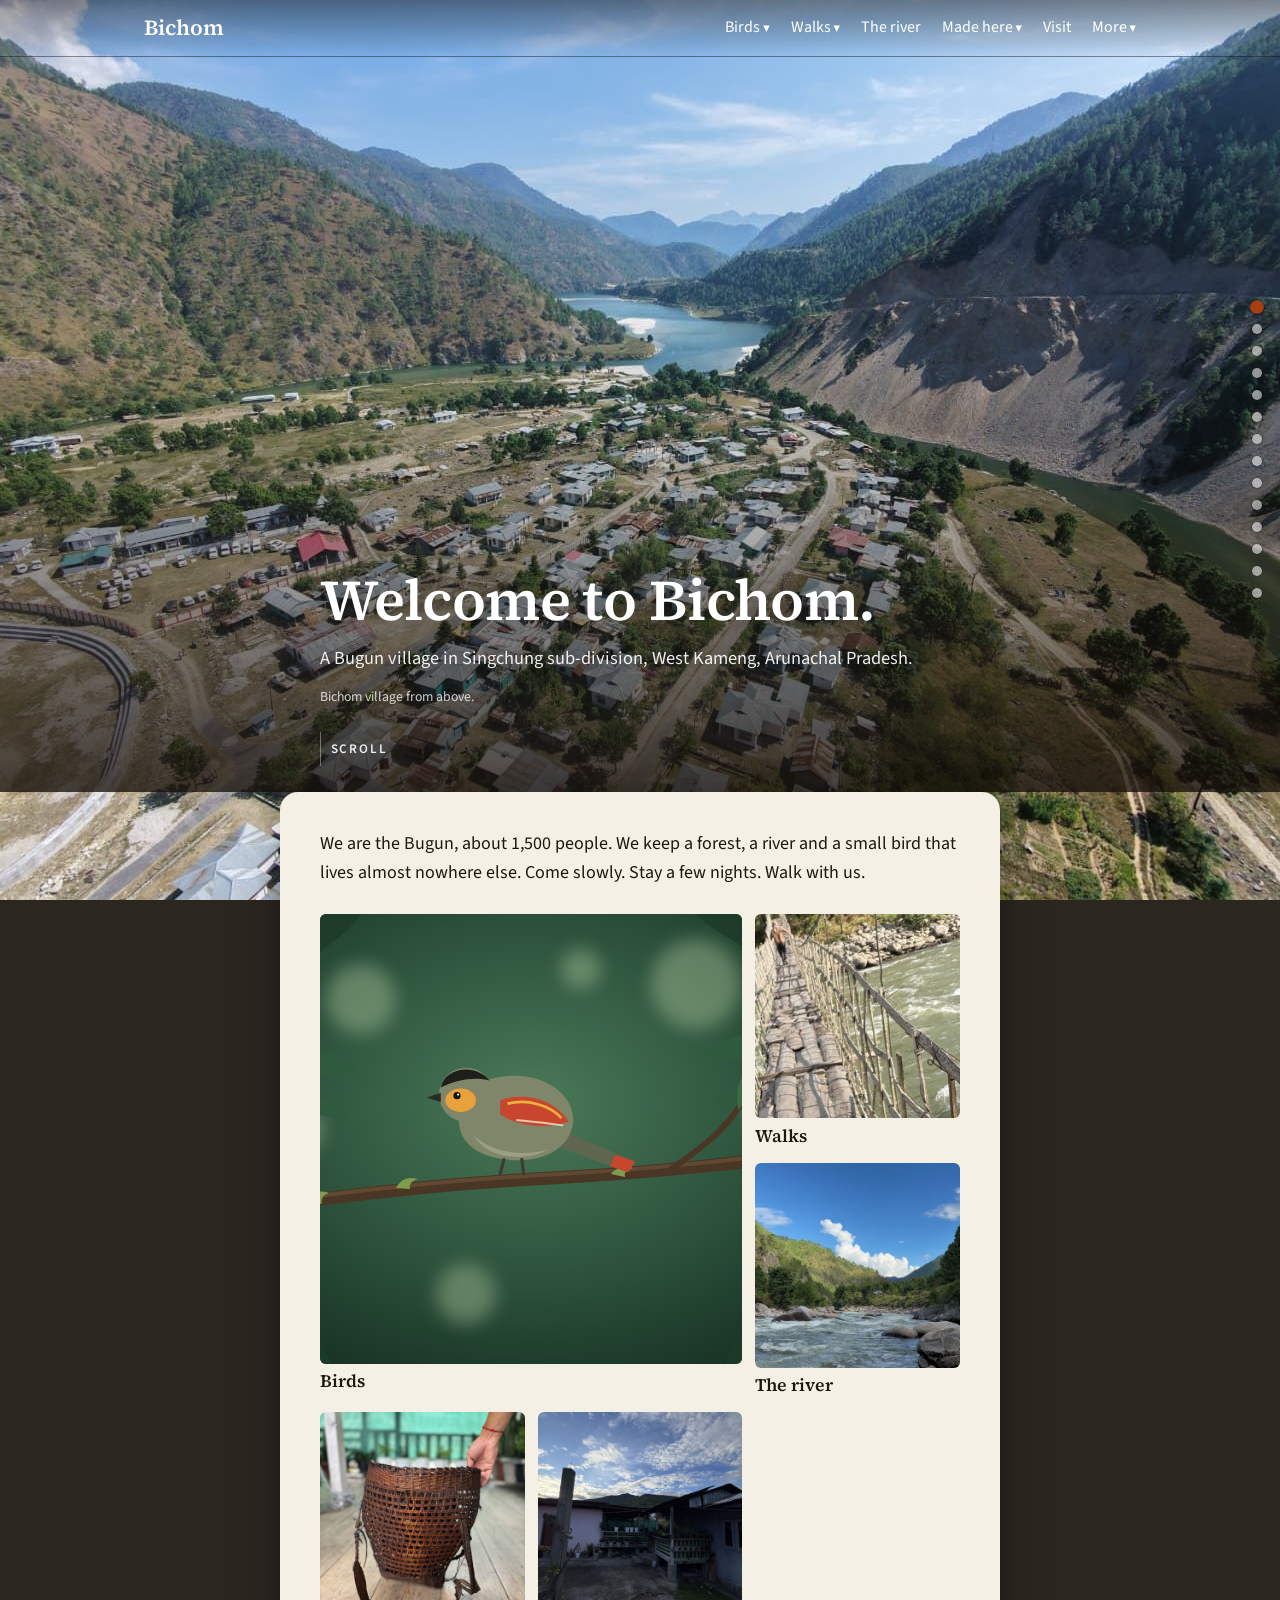
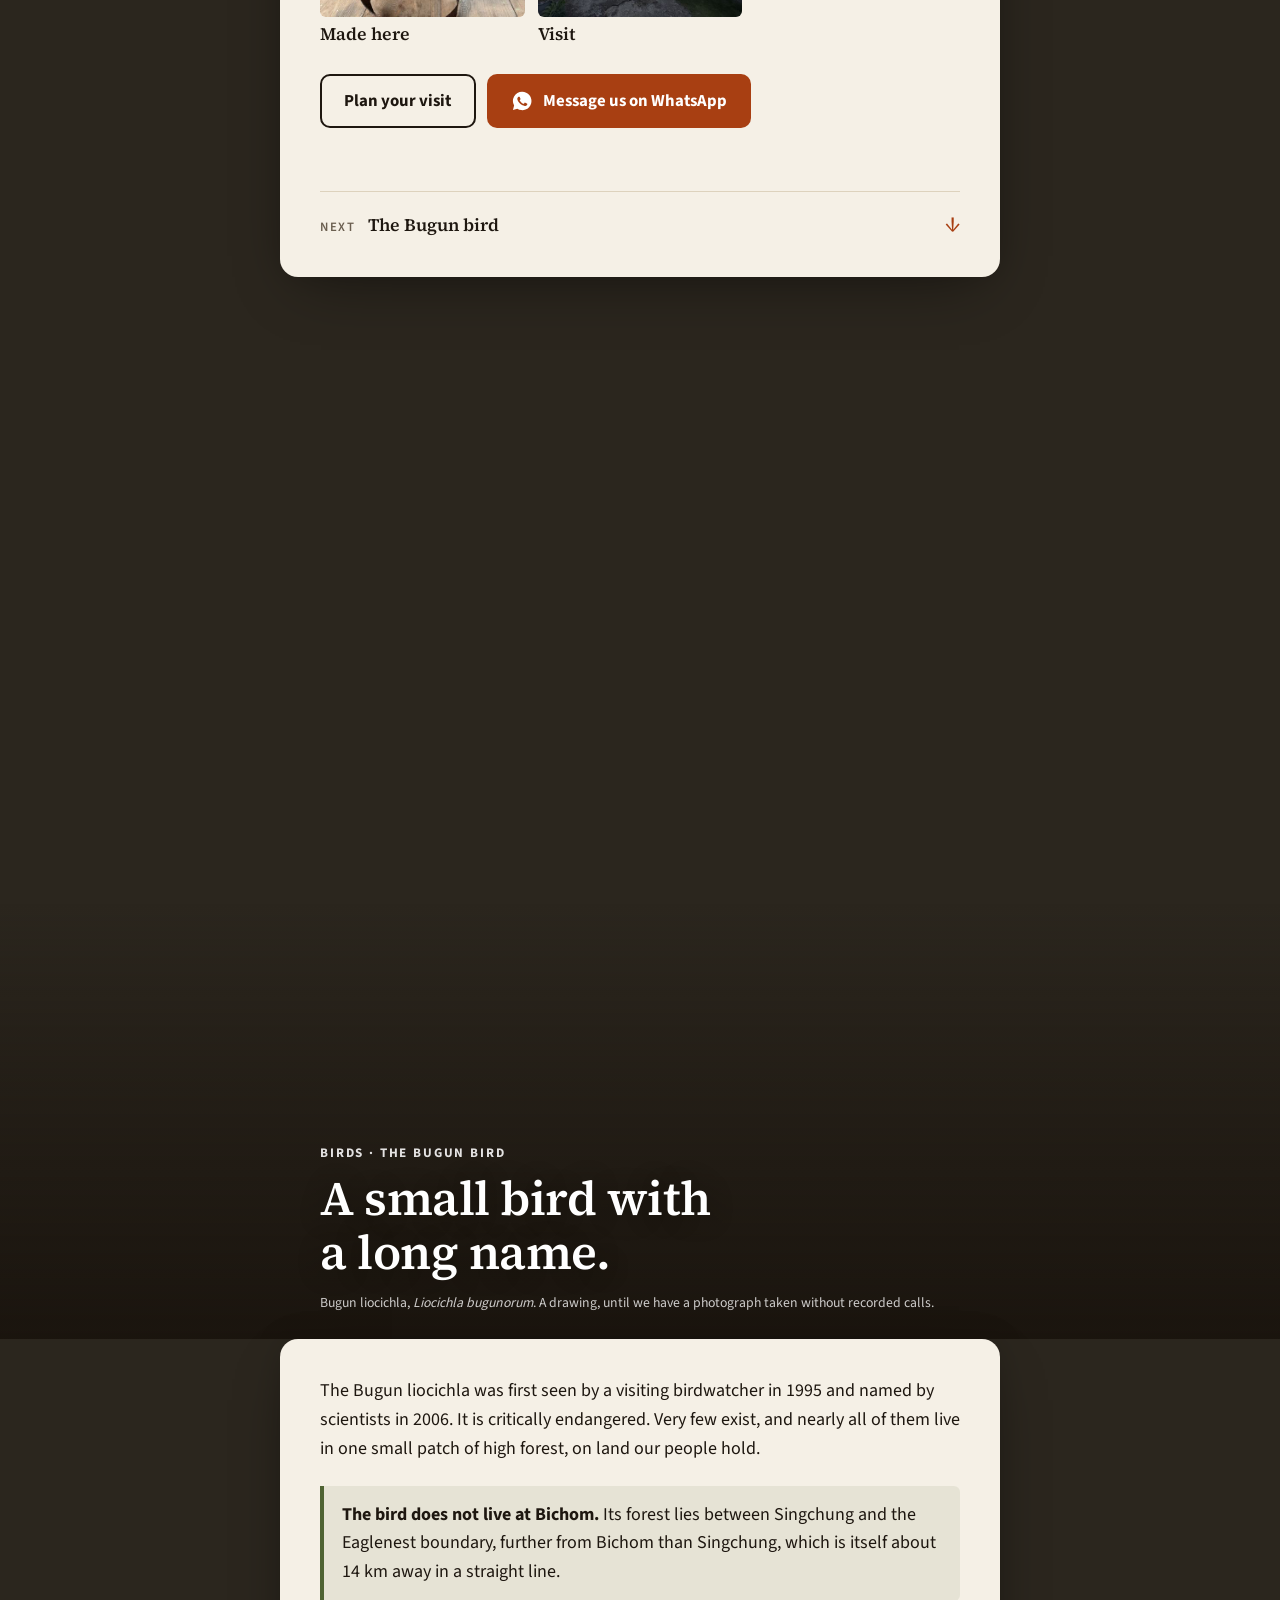
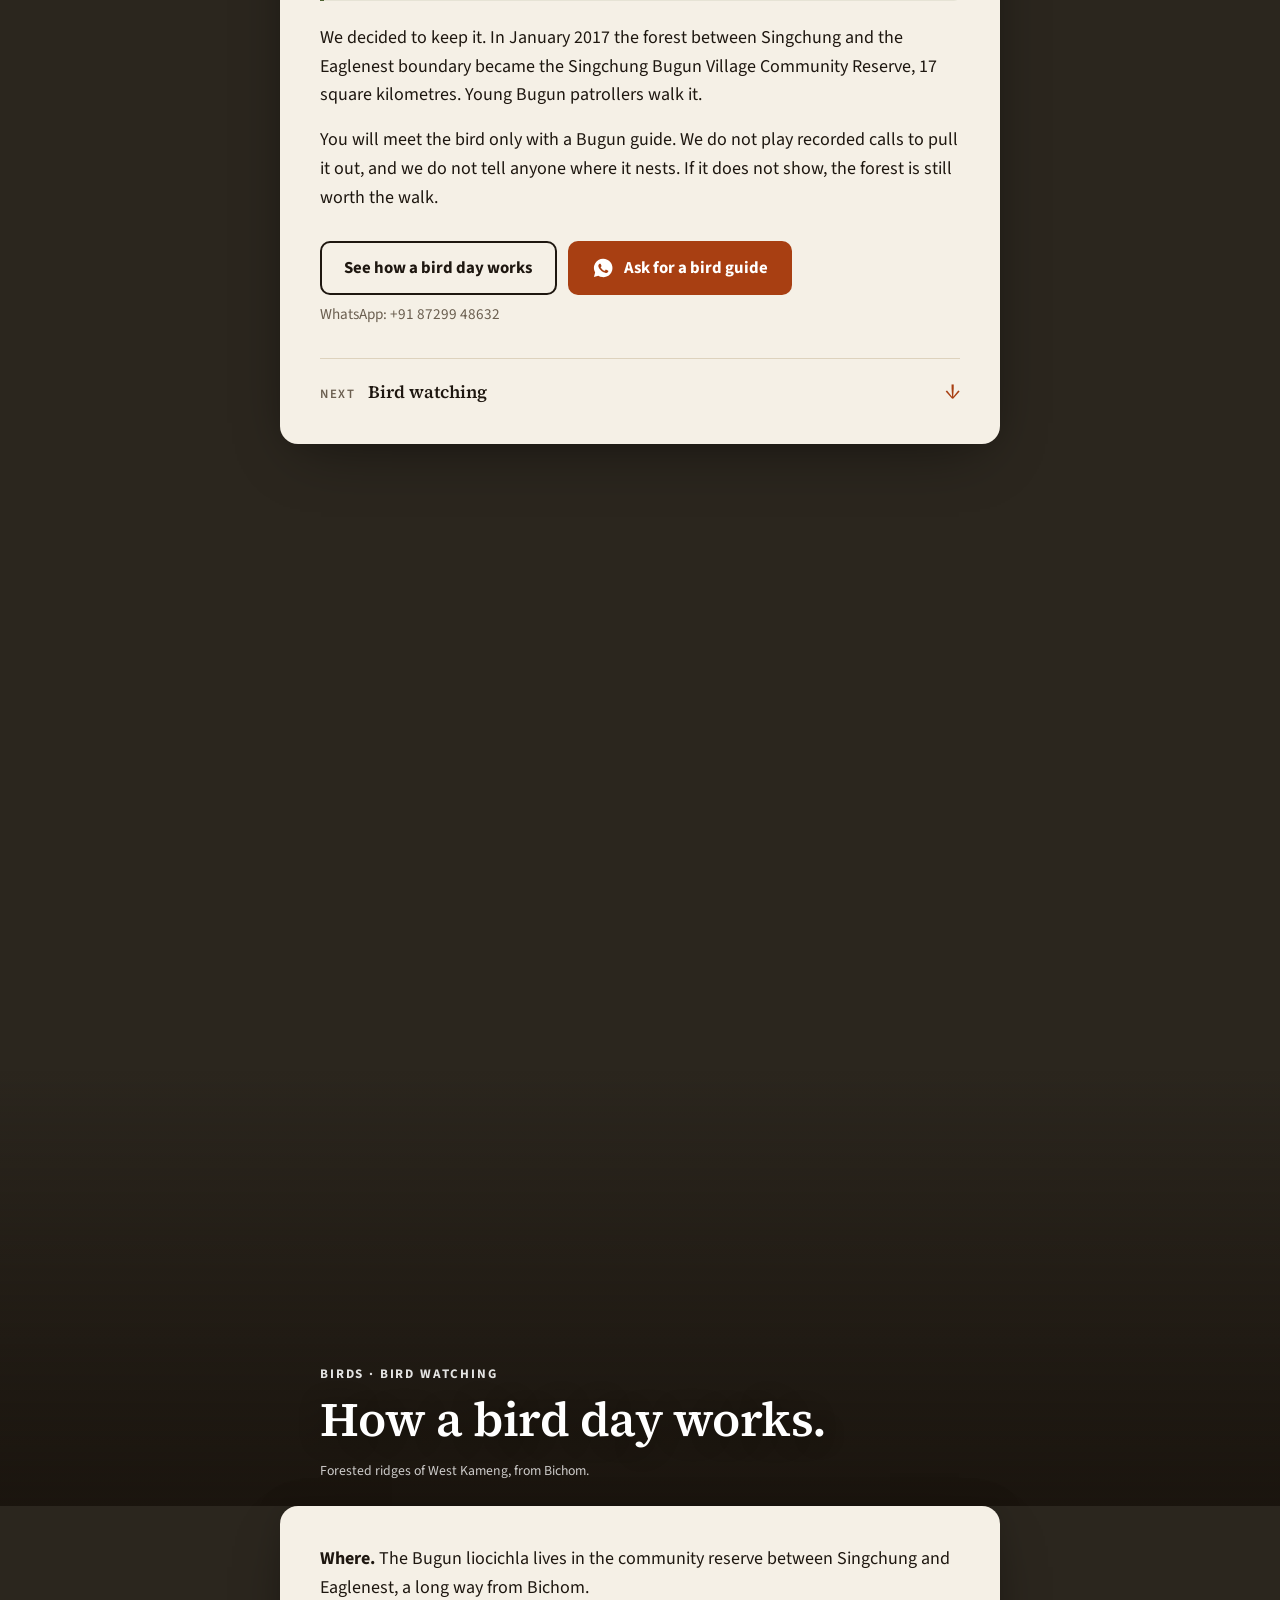
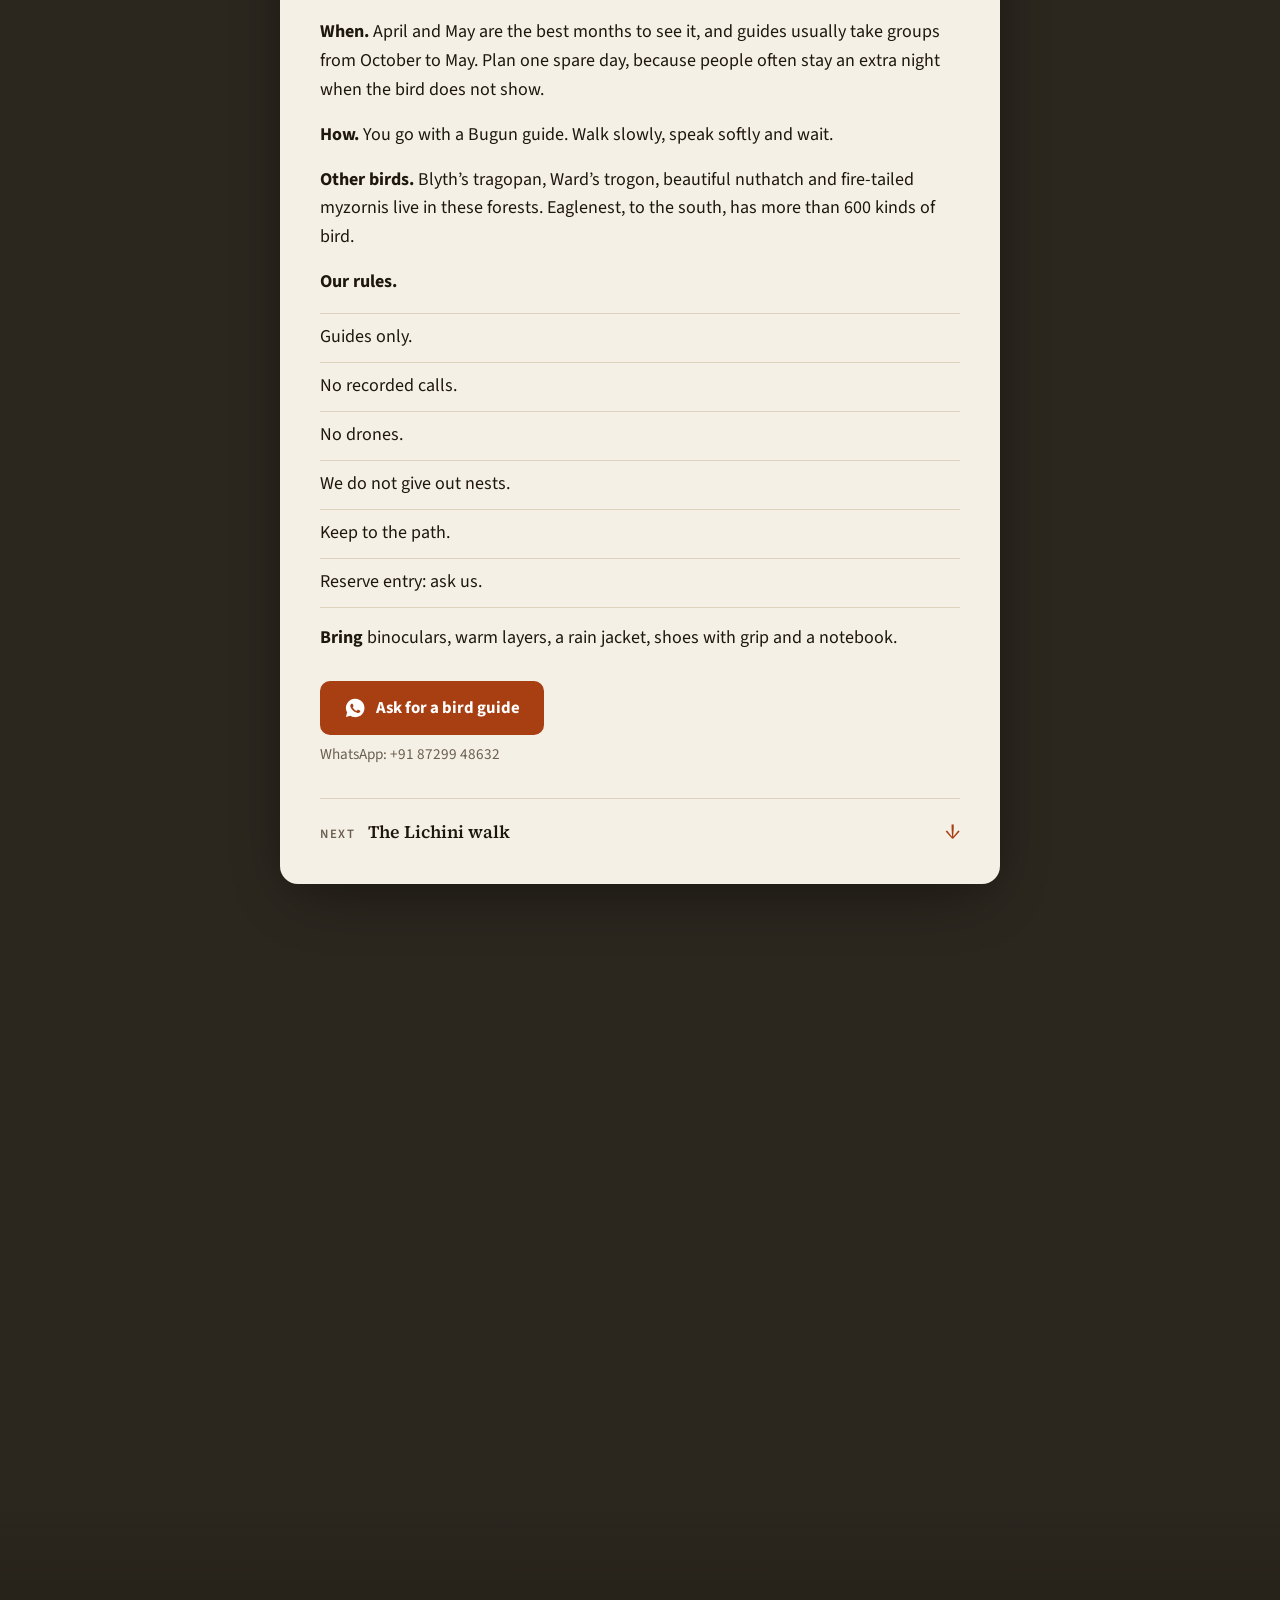
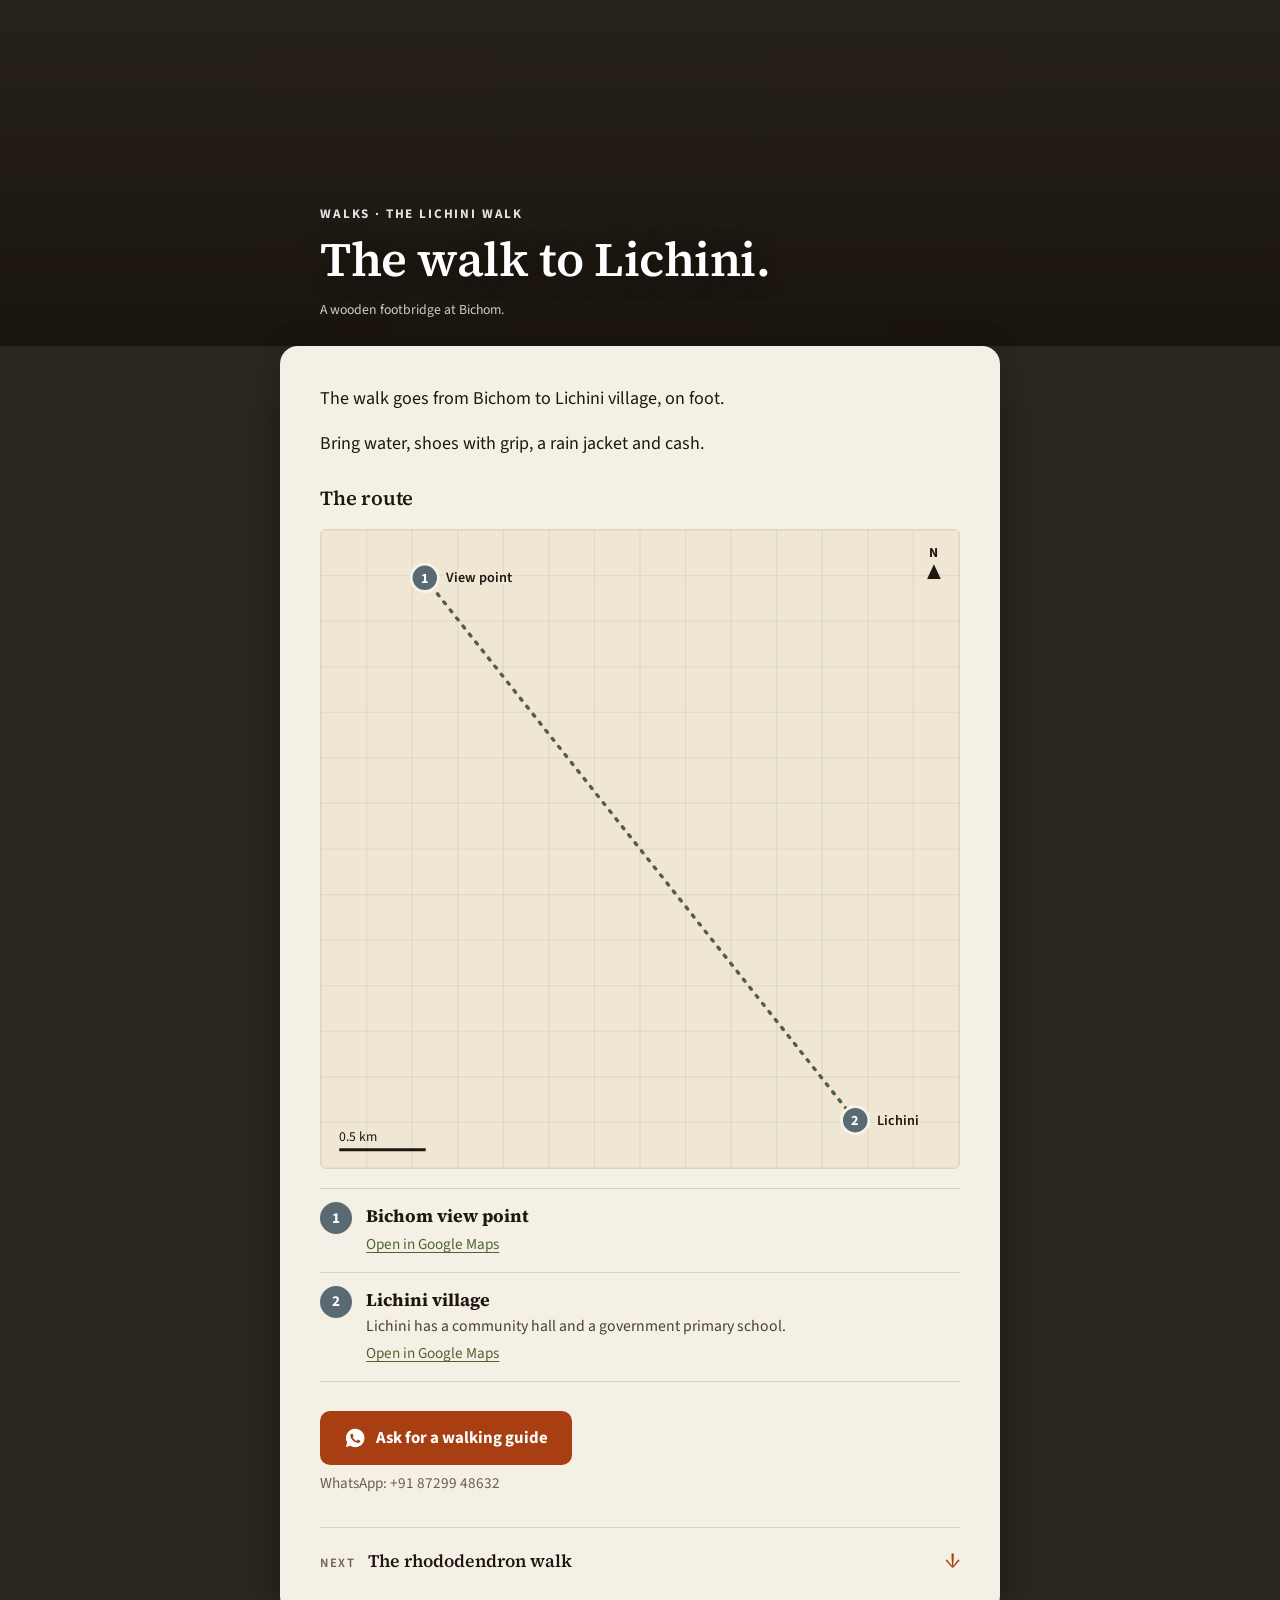
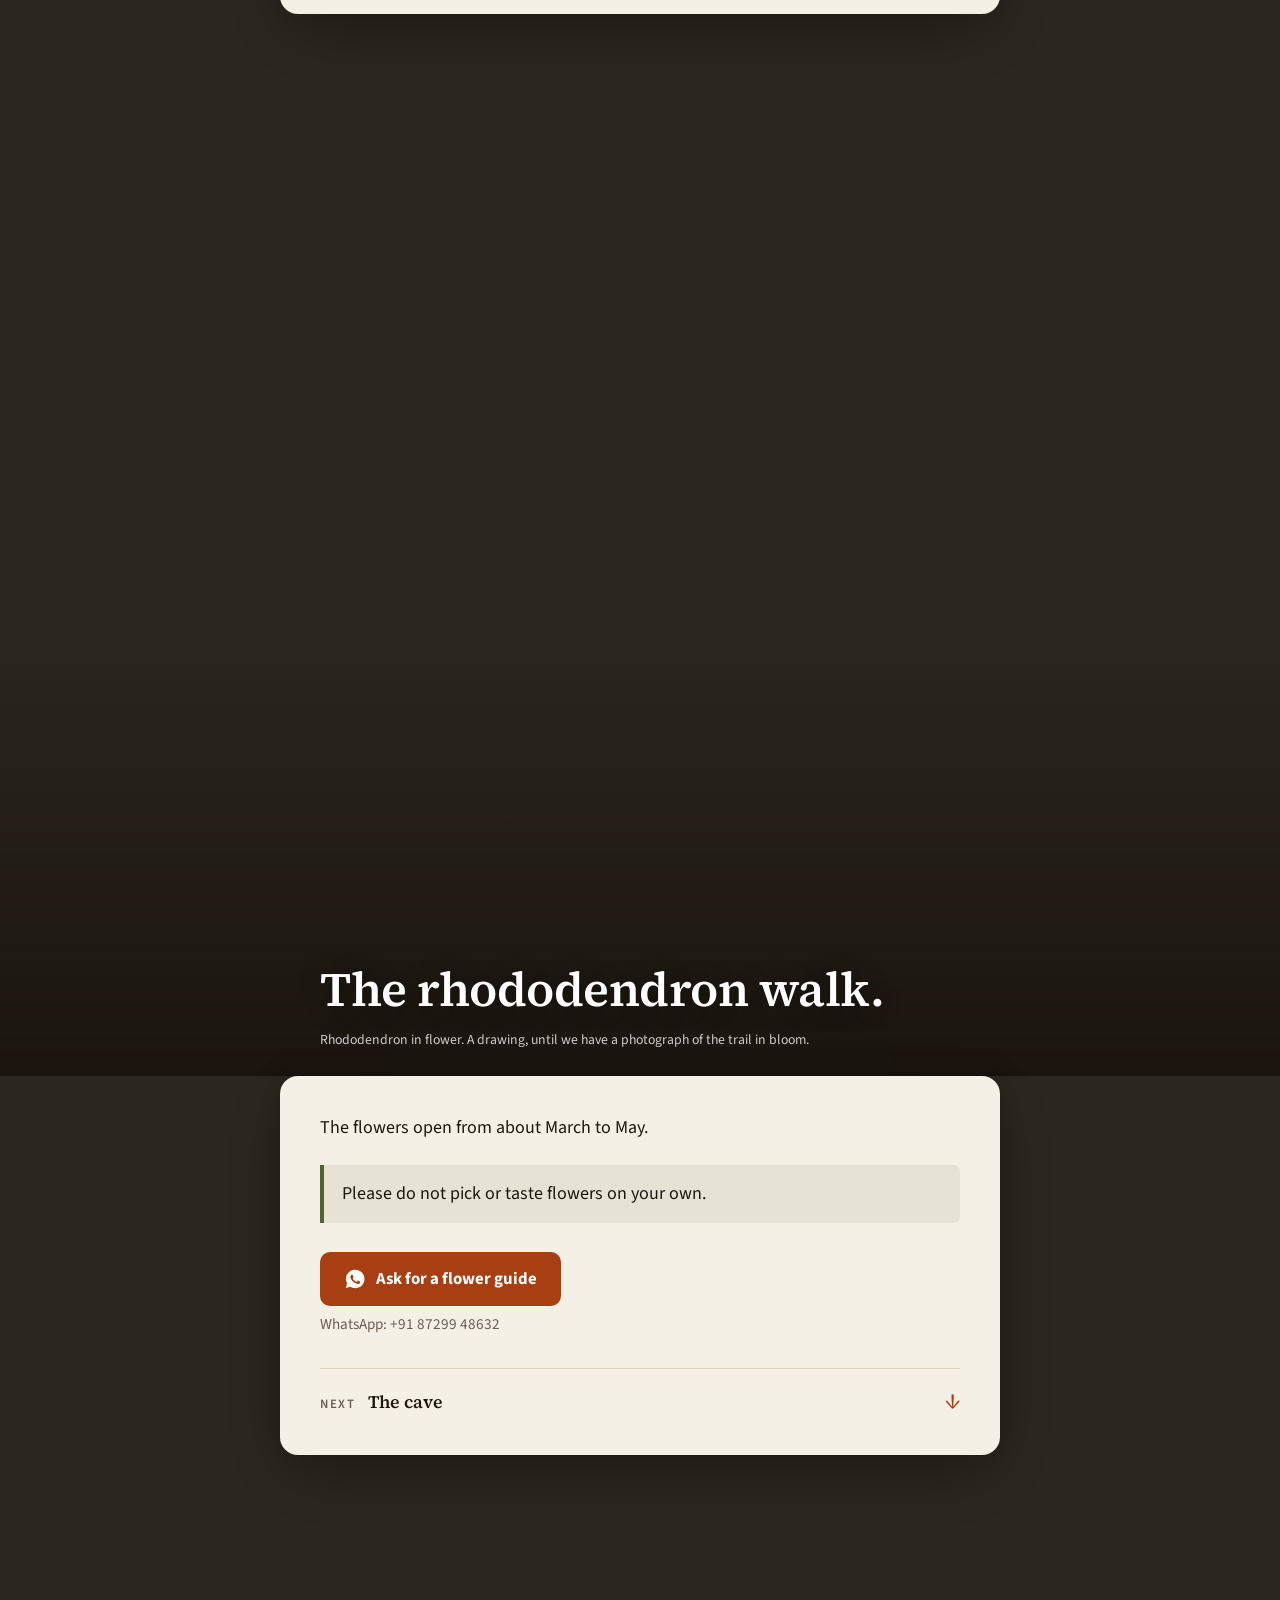
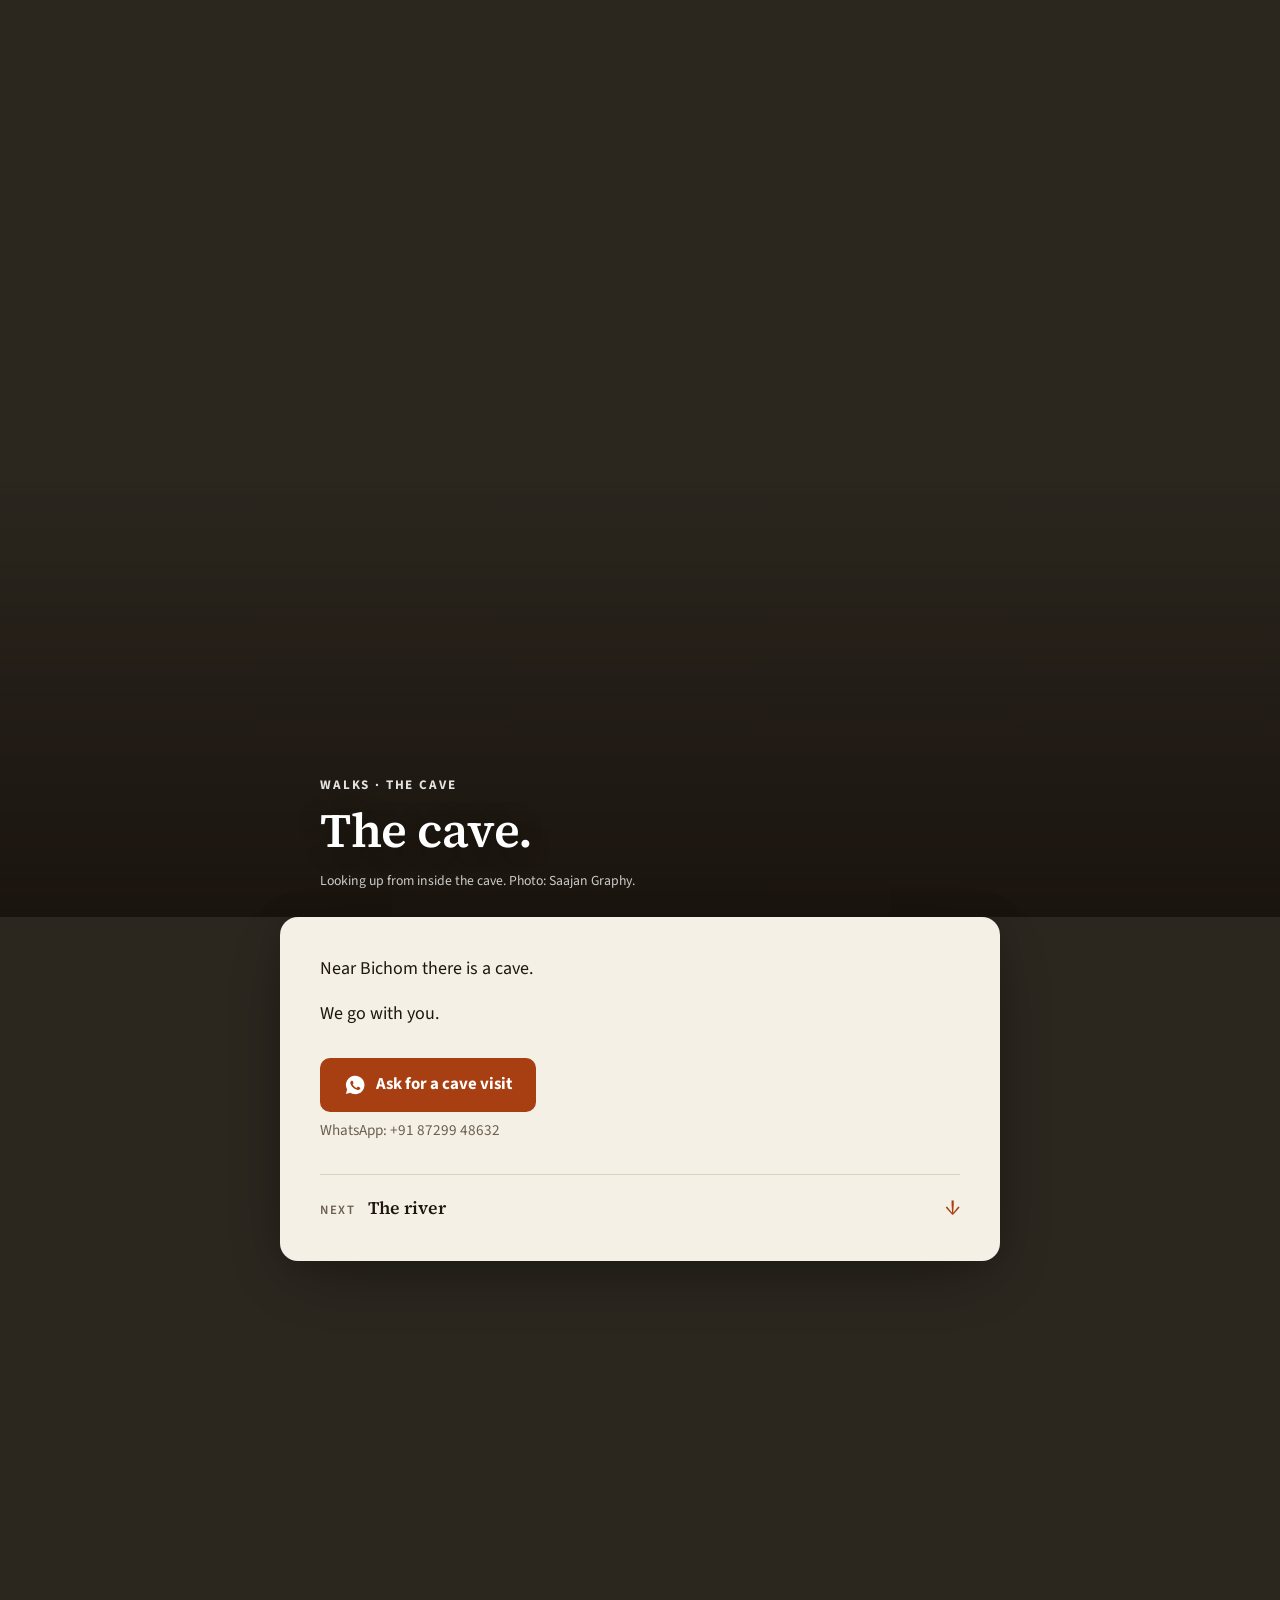
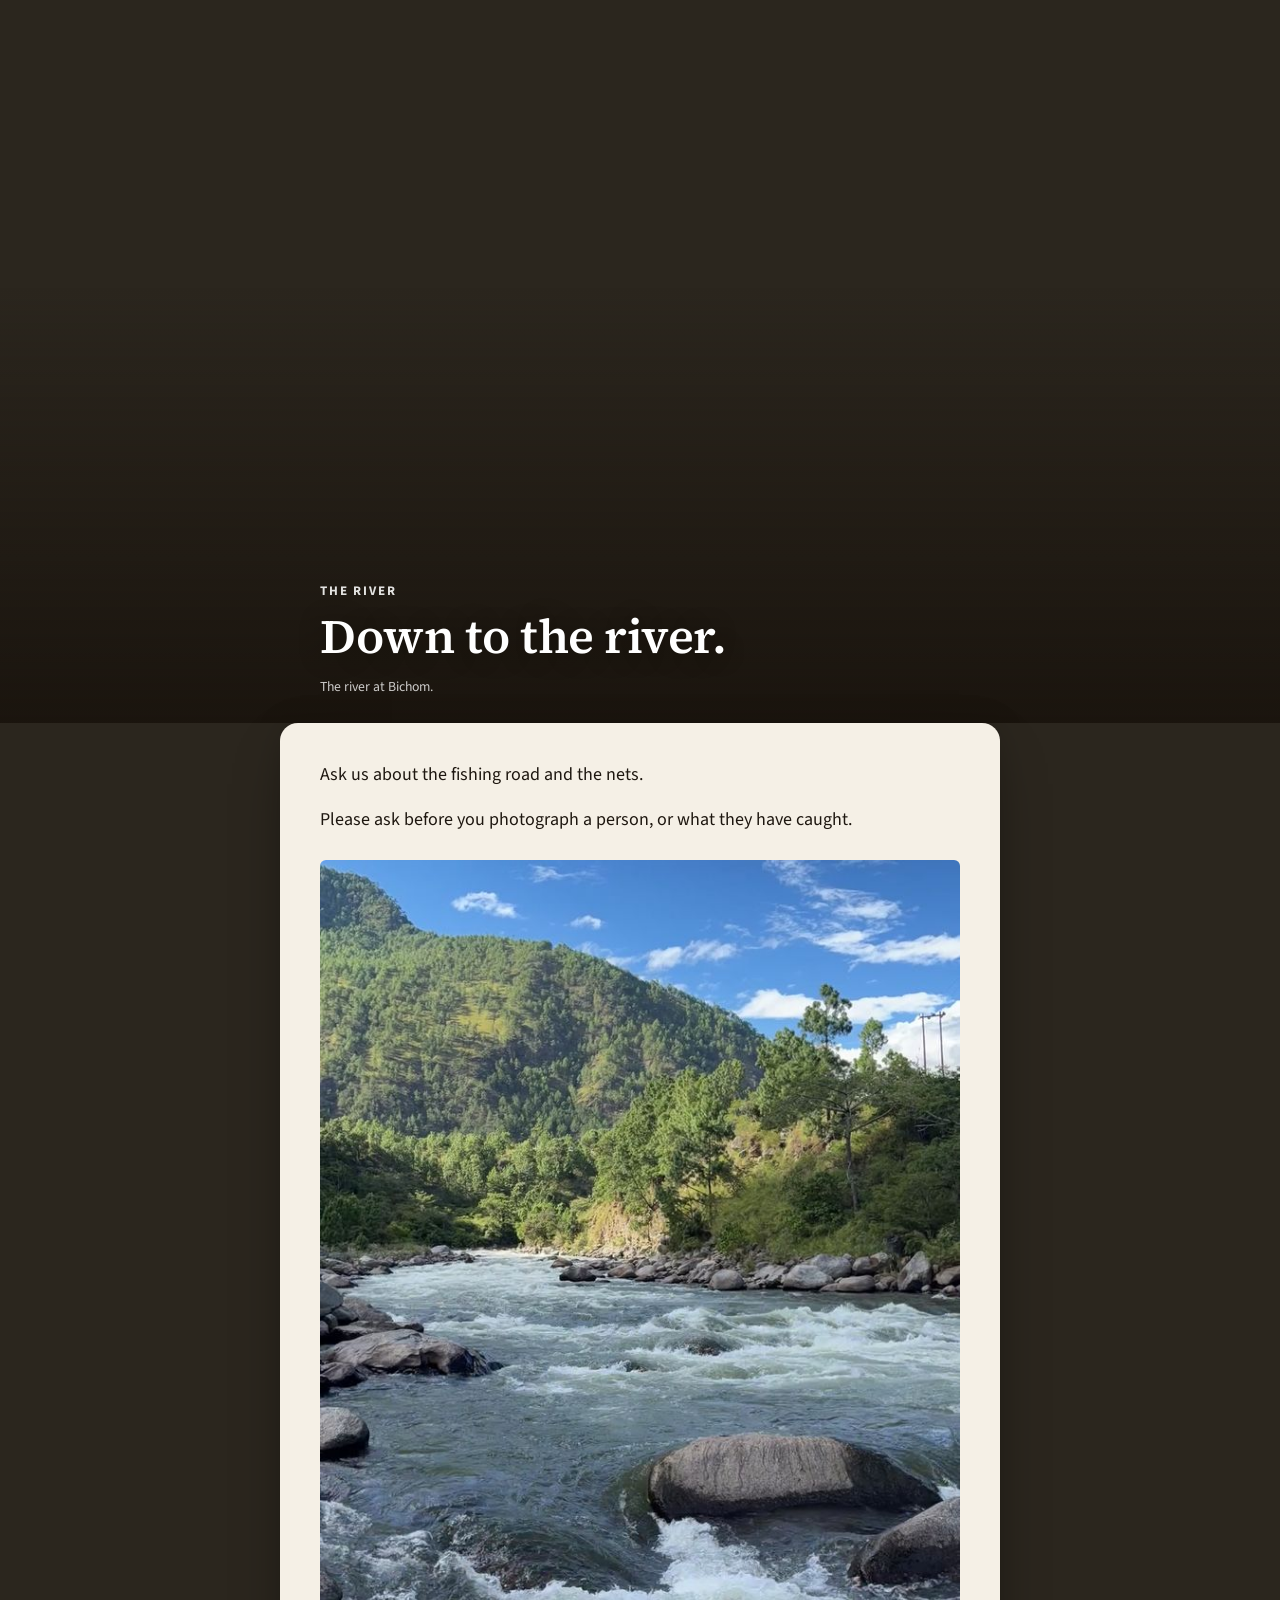
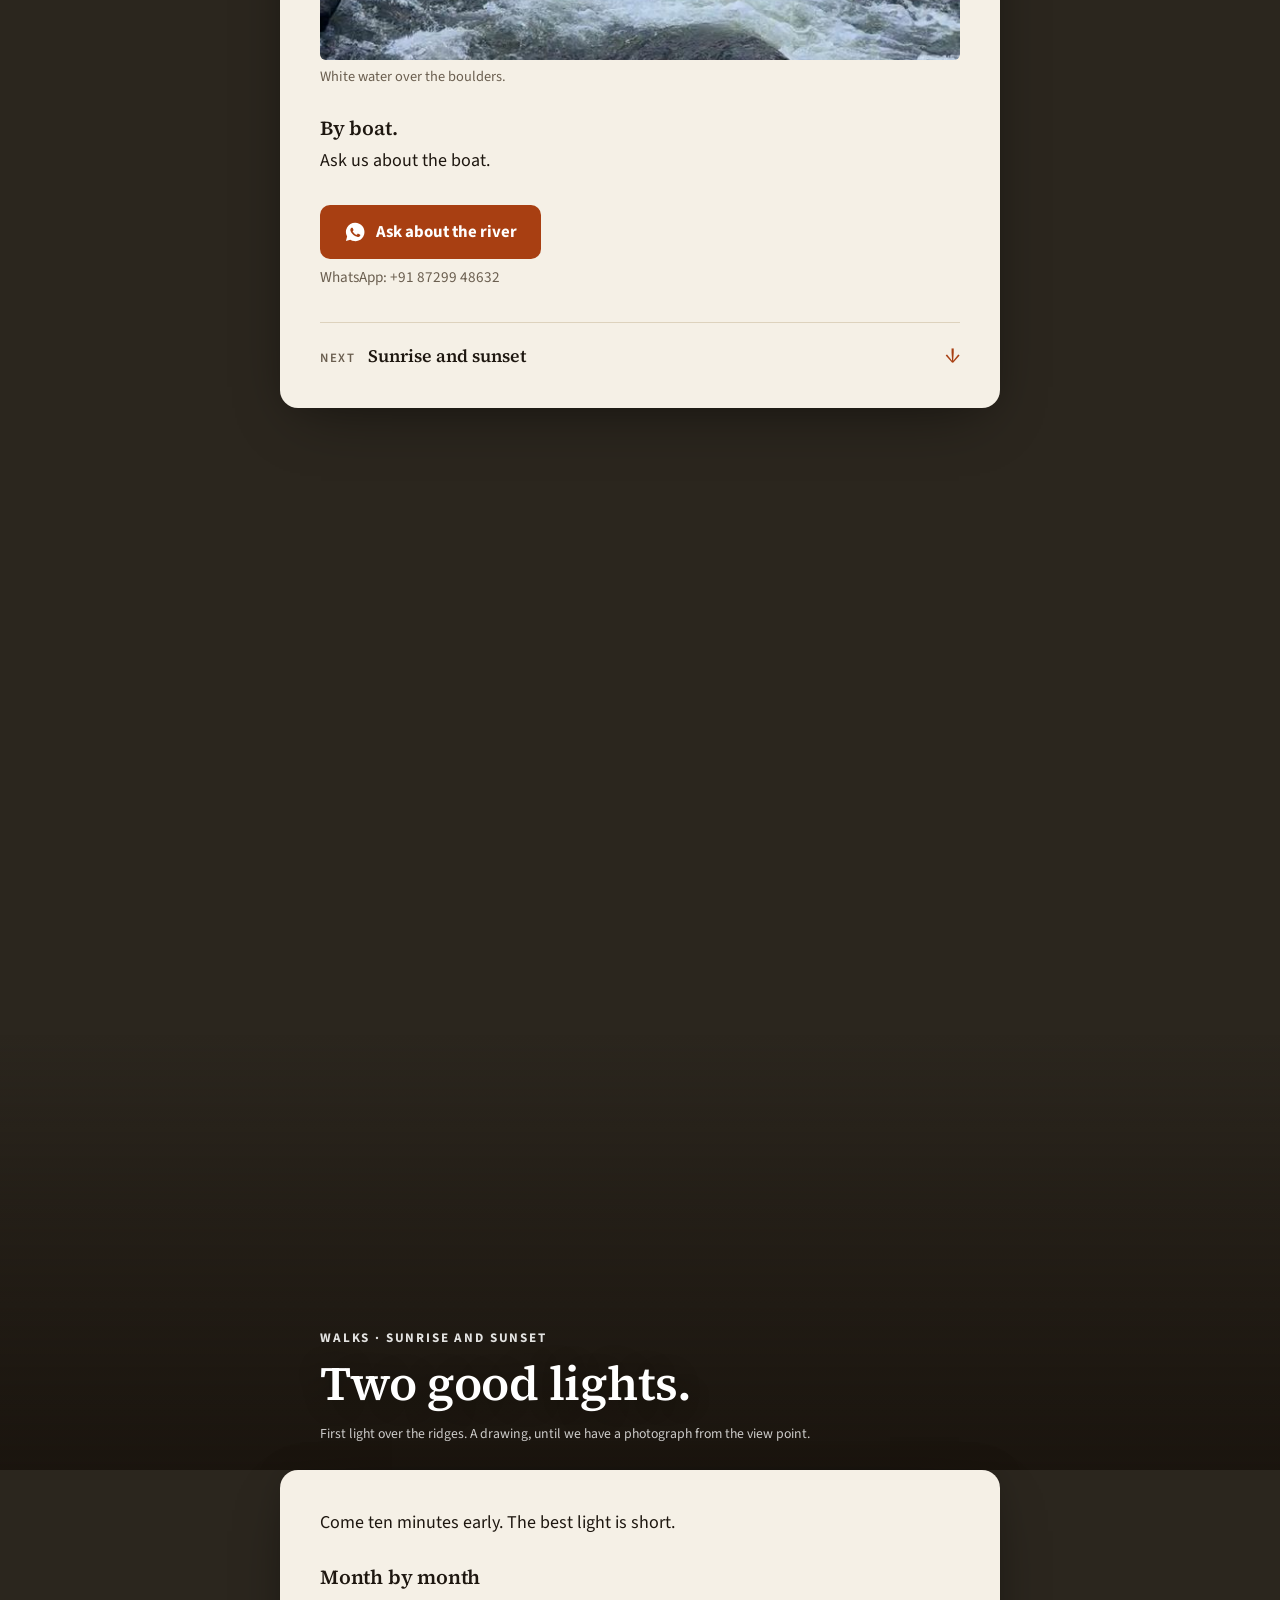
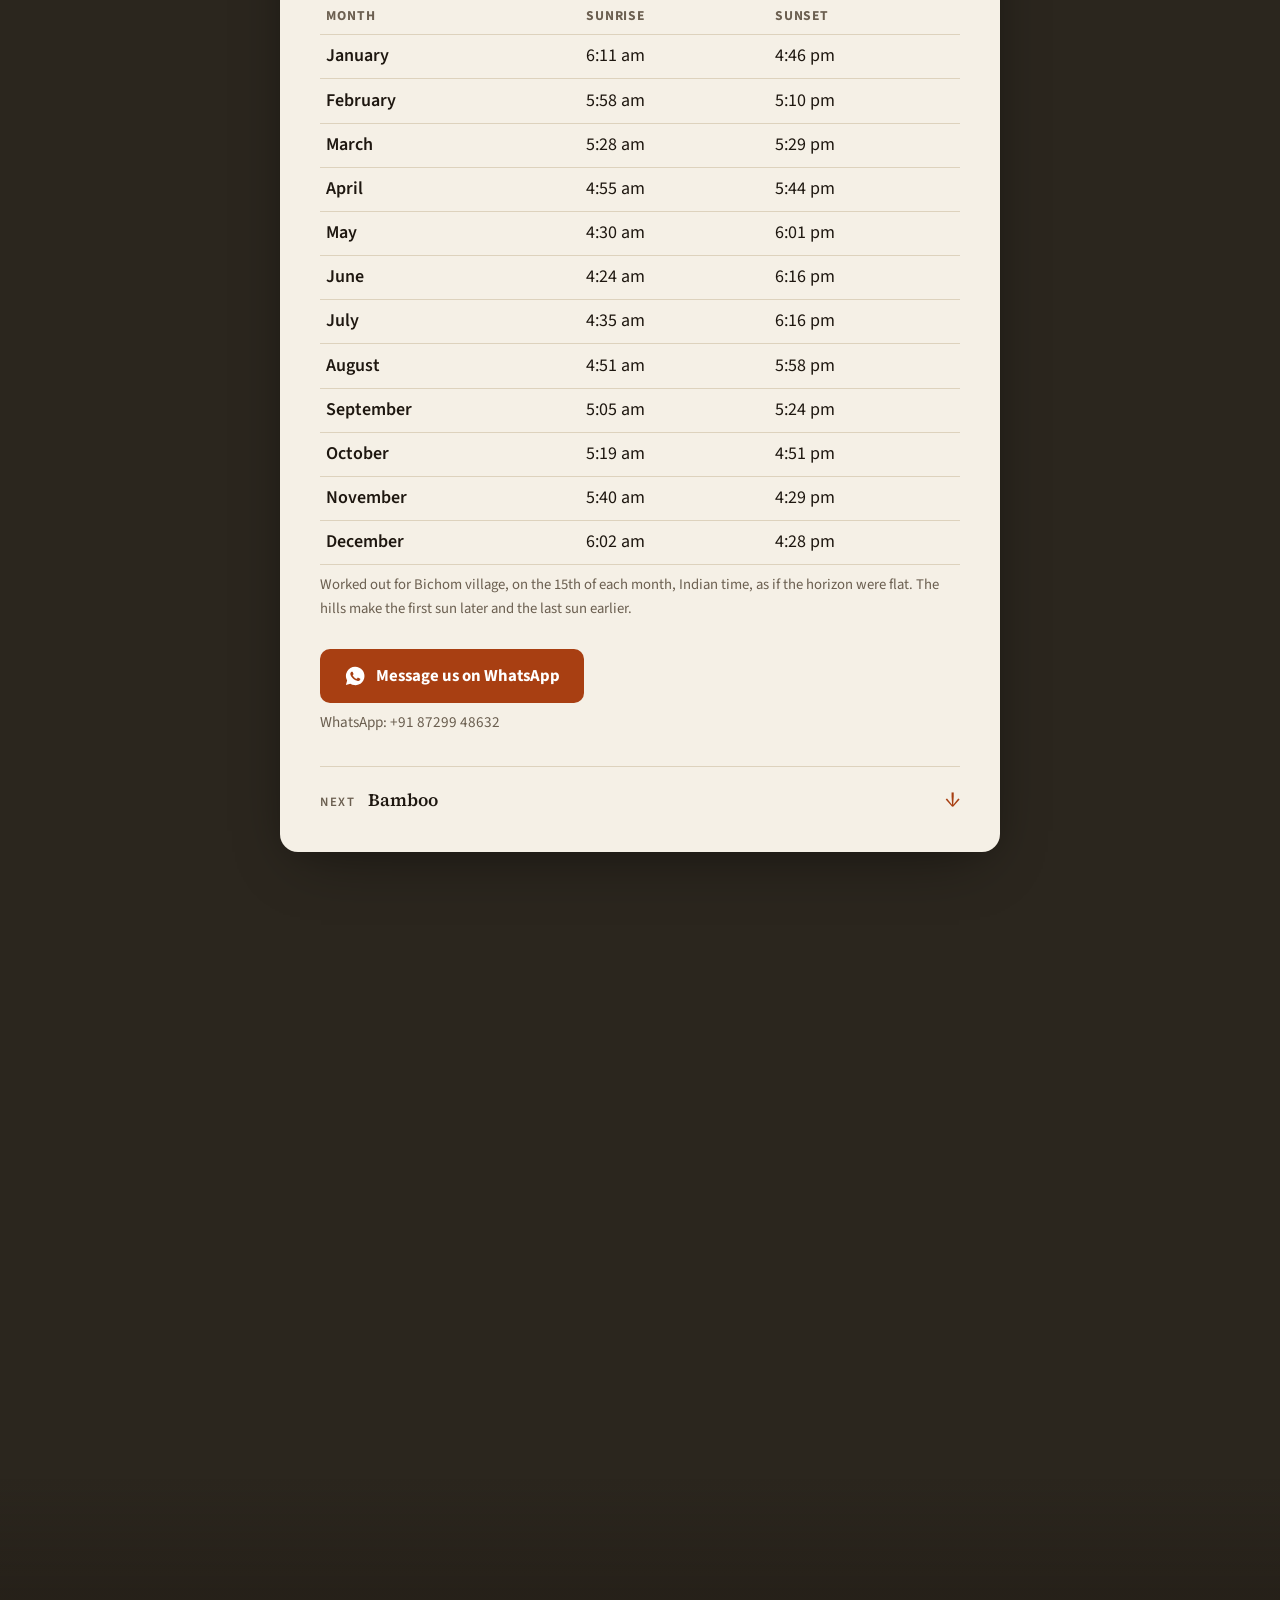
==== commit fc7c475c: "Smoother redesign, the field map, aerial photos and the WhatsApp number - Pictures now crossfade beh" ====
--- a/index.html
+++ b/index.html
@@ -8,9 +8,11 @@
 <meta property="og:type" content="website">
 <meta property="og:title" content="Welcome to Bichom">
 <meta property="og:description" content="Bichom village, Singchung sub-division, West Kameng, Arunachal Pradesh. A Bugun village: the bird that lives almost nowhere else, walks to Lichini, the rhododendrons and the cave, the river, bamboo, fruit and nettle cloth. Come slowly. Stay a few nights.">
-<meta property="og:image" content="https://vikrantcharak.github.io/bugun-/photos/bichom-valley.jpg">
+<meta property="og:image" content="https://vikrantcharak.github.io/bugun-/photos/bichom-aerial.jpg">
 <meta name="theme-color" content="#f5f0e6">
 <link rel="icon" href="data:image/svg+xml,%3Csvg xmlns='http://www.w3.org/2000/svg' viewBox='0 0 32 32'%3E%3Crect width='32' height='32' rx='7' fill='%23f5f0e6'/%3E%3Ccircle cx='21' cy='12' r='4.5' fill='%23a83f12'/%3E%3Cpath d='M3 25 L11 15 L16 20 L20 16 L29 25Z' fill='%234f6333'/%3E%3Cpath d='M3 27.5h26' stroke='%235a6a72' stroke-width='2'/%3E%3C/svg%3E">
+<link rel="manifest" href="manifest.webmanifest">
+<link rel="apple-touch-icon" href="assets/icon-192.png">
 <link rel="preload" href="fonts/source-serif-4.woff2" as="font" type="font/woff2" crossorigin>
 <link rel="preload" href="fonts/source-sans-3.woff2" as="font" type="font/woff2" crossorigin>
 <link rel="stylesheet" href="assets/site.css">
@@ -19,7 +21,7 @@
   The whole site is this one page. Scroll down and each part follows
   the last: Home, The Bugun bird, Bird watching, The Lichini walk, The
   rhododendron walk, The cave, The river, Sunrise and sunset, Bamboo,
-  Fruit food and juice, Nettle cloth, Our story, Stay and visit.
+  Fruit food and juice, Nettle cloth, Our story, Stay and visit, Map.
 
   The words are the community's. Change them here, then read the part
   aloud to the community again.
@@ -34,13 +36,14 @@
 
 <!-- ════════════ HOME ════════════ -->
 <section class="ch" id="home">
-  <div class="ch__bg"><img src="photos/bichom-valley.jpg" alt="Forested hills and a valley under a cloudy sky" width="1600" height="1200" fetchpriority="high"></div>
+  <div class="ch__bg"><img src="photos/bichom-aerial.jpg" alt="Bichom village from above: roofs along the road, the river and the green valley" width="1280" height="960" fetchpriority="high"></div>
   <div class="ch__body">
     <header class="ch__head">
       <h1>Welcome to Bichom.</h1>
       <p class="sub">A Bugun village in Singchung sub-division, West Kameng, Arunachal Pradesh.</p>
       <p class="say-row" data-say="bichom" data-say-label="Bichom" hidden></p>
-      <p class="cap">The valley, from Bichom.</p>
+      <p class="cap">Bichom village from above.</p>
+      <a class="cue" href="#bird"><i></i>Scroll</a>
     </header>
     <div class="paper">
 <p>We are the Bugun, <span data-set="people">about 1,500</span> people. We keep a forest, a river and a small bird that lives almost nowhere else. Come slowly. Stay a few nights. Walk with us.</p>
@@ -276,15 +279,17 @@
     </header>
     <div class="paper">
 <p>Some of our families still work bamboo by hand<span data-need>, and they make <span data-set="bamboo.make">[what they make]</span></span>.<span data-need> You can <span data-set="bamboo.youCan">[watch / try / buy]</span>.</span> Please ask before you photograph anyone at work.</p>
-<figure class="tall">
-  <img src="photos/bamboo-bag.jpg" alt="A woven bag held up by its handles" width="900" height="1200" loading="lazy">
-  <figcaption>A woven bag, Bichom.</figcaption>
-</figure>
 <p><b>Cooked in bamboo.</b> <span data-need><span data-set="bamboo.cooked">[What is cooked inside a bamboo tube, how it is done, and for which meals or days.]</span></span></p>
-<figure class="tall">
-  <img src="photos/food-bamboo-fire.jpg" alt="Bamboo tubes standing in the embers of a fire at night" width="1050" height="1400" loading="lazy">
-  <figcaption>Bamboo tubes stood in the fire.</figcaption>
-</figure>
+<div class="swipe">
+  <figure class="tall">
+    <img src="photos/bamboo-bag.jpg" alt="A woven bag held up by its handles" width="900" height="1200" loading="lazy">
+    <figcaption>A woven bag, Bichom.</figcaption>
+  </figure>
+  <figure class="tall">
+    <img src="photos/food-bamboo-fire.jpg" alt="Bamboo tubes standing in the embers of a fire at night" width="1050" height="1400" loading="lazy">
+    <figcaption>Bamboo tubes stood in the fire.</figcaption>
+  </figure>
+</div>
 <p data-need><span data-set="bamboo.cutting">[Where the bamboo is cut, and who may cut it.]</span></p>
 <div class="btns">
   <a class="btn btn-wa" data-wa="bamboo" href="#write">Ask about bamboo</a>
@@ -335,7 +340,7 @@
 <p class="name" data-need><b data-set="nettle.name">[The Bugun name for the nettle.]</b><span>the nettle</span></p>
 <blockquote data-need><span data-set="nettle.makersWords">[In the makers’ own words: who made nettle cloth, who remembers how, and who is making it again.]</span><cite data-need>— <span data-set="nettle.makersName">[who said it]</span></cite></blockquote>
 <p>Here are the steps, as the people who do this work tell them.</p>
-<ol class="steps">
+<ol class="steps swipe">
   <li>
     <img src="photos/fibre-plant.jpg" alt="A stem of Shaung held in the hand" width="900" height="1200" loading="lazy">
     <h3>Cut and peel</h3>
@@ -417,7 +422,7 @@
     </header>
     <div class="paper">
 <p><b>When.</b> Birds are easiest to find in April and May, and guides take groups from October to May. Rhododendrons flower from about March to May. Our harvest festival, Pham Kho Sowai, is on 10 September in Singchung<span data-need> <span data-set="visit.festival">[and how Bichom keeps it]</span></span>.<span data-need> <span data-set="visit.otherMonths">[What the river, the walk and the light are like in the other months.]</span></span></p>
-<p><b>How to reach us.</b> <span data-need><span data-set="visit.reach">[Nearest town, the road, how long the last stretch takes, and where the vehicle stops.]</span></span> <a data-village-map href="https://www.google.com/maps/search/?api=1&amp;query=27.311,92.592" target="_blank" rel="noopener">Open Bichom village in Google Maps</a>.</p>
+<p><b>How to reach us.</b> <span data-need><span data-set="visit.reach">[Nearest town, the road, how long the last stretch takes, and where the vehicle stops.]</span></span> <a href="#map">See the map</a>, or <a data-village-map href="https://www.google.com/maps/search/?api=1&amp;query=27.311,92.592" target="_blank" rel="noopener">open Bichom village in Google Maps</a>.</p>
 <p><b>Permits.</b> Indian citizens who are not from Arunachal need an Inner Line Permit, which tourists can request online through the state’s <a data-permit-link href="#">e-ILP portal</a>. Visitors from other countries need a Protected Area Permit. Please check <a href="https://arunpol.nic.in/ilp.html" target="_blank" rel="noopener">the official page</a> before you travel, because the rules change.</p>
 <p><b>Where you sleep.</b> <span data-need><span data-set="homestay.name">[Homestay name]</span>.</span></p>
 <dl class="facts">
@@ -446,19 +451,36 @@
   </div>
 </section>
 
-<!-- ════════════ MAP (appears when places.js has a place) ════════════ -->
-<section class="ch ch--plain" id="map">
-  <div class="paper">
-    <p class="kicker" style="color:var(--ink-3)">More · Map</p>
-    <h2 style="font-size:clamp(1.8rem,6vw,2.4rem);margin-bottom:.6rem">Places around Bichom.</h2>
-    <p>Numbered on the map, listed underneath. We show only places whose owners said yes.</p>
-    <div data-map="all" hidden>
-      <div class="map"></div>
-      <ol class="places"></ol>
-    </div>
-    <p><a data-village-map href="https://www.google.com/maps/search/?api=1&amp;query=27.311,92.592" target="_blank" rel="noopener">Open Bichom village in Google Maps</a></p>
-  </div>
-  <div class="ch__after"></div>
+<!-- ════════════ More · Map ════════════ -->
+<section class="ch" id="map">
+  <div class="ch__bg"><img src="photos/bichom-aerial-2.jpg" alt="Bichom village from above, with the river and the valley beyond" width="1280" height="960" loading="lazy"></div>
+  <div class="ch__body">
+    <header class="ch__head">
+      <p class="kicker">More · Map</p>
+      <h2>Places around Bichom.</h2>
+      <p class="cap">Bichom village from above.</p>
+    </header>
+    <div class="paper">
+<p>Numbered on the map, listed underneath. We show only public places: villages, footbridges, the view point and the road. Homes, farms, shops, fishing spots and the places where the nettle grows are left off.</p>
+<div class="maptabs" role="tablist" aria-label="Which map">
+  <button type="button" role="tab" aria-selected="true" aria-controls="map-valley">Around Bichom</button>
+  <button type="button" role="tab" aria-selected="false" aria-controls="map-road">The road in</button>
+</div>
+<div id="map-valley" data-map="valley" hidden>
+  <div class="map"></div>
+  <ol class="places"></ol>
+</div>
+<div id="map-road" data-map="road" hidden>
+  <div class="map"></div>
+  <ol class="places"></ol>
+</div>
+<p class="small">Points from our own field map, September–October 2026. Tap “Open in Google Maps” for directions.</p>
+<div class="btns">
+  <a class="btn btn-wa" data-wa="" href="#write">Message us on WhatsApp</a>
+</div>
+    </div>
+    <div class="ch__after"></div>
+  </div>
 </section>
 
 </main>
--- a/assets/site.css
+++ b/assets/site.css
@@ -41,7 +41,12 @@
 p{margin:0 0 1rem}
 
 /* ── the bar at the top ─────────────────────────────────────────── */
-.top{position:fixed;inset:0 0 auto;z-index:40;background:rgba(245,240,230,.94);-webkit-backdrop-filter:blur(8px);backdrop-filter:blur(8px);border-bottom:1px solid var(--line)}
+.top{position:fixed;inset:0 0 auto;z-index:40;background:rgba(245,240,230,.94);-webkit-backdrop-filter:blur(10px);backdrop-filter:blur(10px);border-bottom:1px solid var(--line);transition:background .4s ease,border-color .4s ease,color .4s ease}
+.top.over{background:linear-gradient(to bottom,rgba(20,15,10,.45),rgba(20,15,10,0));border-bottom-color:transparent;-webkit-backdrop-filter:none;backdrop-filter:none}
+.top.over .brand,.top.over .nav>a,.top.over .grp summary,.top.over .lang{color:#fff}
+.top.over .menu-btn{color:#fff;border-color:rgba(255,255,255,.8)}
+.top.over .nav .on,.top.over .grp.on summary{box-shadow:inset 0 -2px 0 #fff}
+.progress{position:absolute;left:0;right:0;bottom:-1px;height:2px;transform-origin:0 50%;transform:scaleX(0);background:var(--rust)}
 .bar{display:flex;align-items:center;gap:1rem;max-width:64rem;margin:0 auto;padding:0 var(--gut);height:var(--bar)}
 .brand{font:600 1.35rem/1 var(--serif);color:var(--ink);text-decoration:none;margin-right:auto;padding:.4rem 0}
 .nav{display:none;align-items:center;gap:1.3rem;font-size:1rem}
@@ -75,15 +80,68 @@
 .ch__head h2{font-size:clamp(2rem,7vw,3rem);text-shadow:0 2px 24px rgba(0,0,0,.35)}
 .ch__head .sub{margin:.7rem auto 0;font-size:1.15rem;color:rgba(255,255,255,.92);text-shadow:0 1px 14px rgba(0,0,0,.45)}
 .ch__head .cap{margin:.9rem auto 0;font-size:.86rem;line-height:1.4;color:rgba(255,255,255,.78)}
-.paper{position:relative;background:var(--paper);margin:0 8px;padding:1.6rem var(--gut) 1.8rem;border-radius:14px;box-shadow:0 -6px 40px rgba(0,0,0,.28)}
+.paper{position:relative;background:var(--paper);margin:0 8px;padding:1.7rem var(--gut) 1.9rem;border-radius:18px;box-shadow:0 20px 60px -20px rgba(0,0,0,.45),0 -2px 30px rgba(0,0,0,.12)}
 @media(min-width:760px){.paper{max-width:calc(var(--col) + 5rem);margin:0 auto;padding:2.4rem 2.5rem 2.4rem}}
-.ch__after{height:22vh;height:22svh}
+.ch__after{height:30vh;height:30svh}
 .ch--plain{background:#2b261e;padding:calc(var(--bar) + 2rem) 0 0}
 .next{display:flex;align-items:baseline;gap:.8rem;margin:2rem 0 0;padding:1rem 0 0;border-top:1px solid var(--line);font:600 1.1rem var(--serif);color:var(--ink);text-decoration:none}
 .next span{font:600 .8rem var(--sans);letter-spacing:.12em;text-transform:uppercase;color:var(--ink-3)}
 .next::after{content:"↓";margin-left:auto;font-size:1.4rem;color:var(--rust)}
 .next:hover{color:var(--moss)}
 .switched-off{margin:0 0 1rem;padding:.6rem .8rem;border:2px dashed #d9a400;border-radius:8px;background:#fff8e1;font-size:.92rem}
+
+/* the stage: with the script on, one fixed layer of pictures crossfades
+   from part to part, with a slow zoom; without it, each picture sticks */
+.stage{position:fixed;inset:0;z-index:0;background:#2b261e;overflow:hidden}
+.stage img{position:absolute;inset:0;width:100%;height:100%;object-fit:cover;opacity:0;transform:scale(1.08);transition:opacity 1.1s ease,transform 12s cubic-bezier(.2,.6,.3,1)}
+.stage img.on{opacity:1;transform:scale(1)}
+.staged .ch__bg{display:none}
+.staged .ch__body{margin-top:0}
+.staged main,.staged .foot{position:relative;z-index:1}
+@media(prefers-reduced-motion:reduce){.stage img{transition:opacity .3s ease;transform:none}.stage img.on{transform:none}}
+
+/* words rise gently into place as you reach them */
+.js .rv{opacity:0;transform:translateY(18px);transition:opacity .7s ease,transform .7s cubic-bezier(.2,.7,.3,1)}
+.js .rv.in{opacity:1;transform:none}
+@media(prefers-reduced-motion:reduce){.js .rv{opacity:1;transform:none;transition:none}}
+
+/* a cue to scroll, on the first picture */
+.cue{display:inline-flex;align-items:center;gap:.6rem;margin:1.6rem auto 0;color:#fff;font:600 .82rem var(--sans);letter-spacing:.14em;text-transform:uppercase;text-decoration:none;opacity:.9}
+.cue i{display:block;width:1px;height:34px;background:rgba(255,255,255,.4);position:relative;overflow:hidden}
+.cue i::after{content:"";position:absolute;left:0;top:-40%;width:1px;height:40%;background:#fff;animation:cue 1.8s ease-in-out infinite}
+@keyframes cue{to{top:100%}}
+@media(prefers-reduced-motion:reduce){.cue i::after{animation:none;top:30%}}
+
+/* app tab bar on phones */
+.tabs{position:fixed;left:0;right:0;bottom:0;z-index:45;display:flex;justify-content:space-around;background:rgba(245,240,230,.97);-webkit-backdrop-filter:blur(10px);backdrop-filter:blur(10px);border-top:1px solid var(--line);padding:.35rem .2rem calc(.35rem + env(safe-area-inset-bottom))}
+.tabs a{flex:1;display:flex;flex-direction:column;align-items:center;gap:.15rem;min-height:48px;padding:.2rem 0;color:var(--ink-3);text-decoration:none;font:600 .72rem/1.1 var(--sans)}
+.tabs svg{width:24px;height:24px}
+.tabs a.on{color:var(--rust)}
+.has-tabs{padding-bottom:calc(64px + env(safe-area-inset-bottom))}
+@media(min-width:900px){.tabs{display:none}.has-tabs{padding-bottom:0}}
+
+/* side dots on wide screens */
+.dots{position:fixed;right:18px;top:50%;transform:translateY(-50%);z-index:30;display:none;flex-direction:column;gap:12px;list-style:none;margin:0;padding:0}
+.dots a{position:relative;display:block;width:10px;height:10px;border-radius:50%;background:rgba(255,255,255,.55);box-shadow:0 0 0 1px rgba(30,23,16,.25);transition:transform .25s ease,background .25s ease}
+.dots a.on{background:var(--rust);transform:scale(1.35)}
+.dots a span{position:absolute;right:20px;top:50%;transform:translateY(-50%);white-space:nowrap;padding:.25rem .6rem;border-radius:6px;background:var(--paper);color:var(--ink);font:600 .85rem var(--sans);box-shadow:0 6px 18px rgba(0,0,0,.2);opacity:0;pointer-events:none;transition:opacity .2s ease}
+.dots a:hover span,.dots a:focus-visible span{opacity:1}
+@media(min-width:1100px){.dots{display:flex}}
+
+/* swipe through photos and steps */
+.swipe{display:flex;gap:.8rem;overflow-x:auto;scroll-snap-type:x mandatory;-webkit-overflow-scrolling:touch;scrollbar-width:none;margin:1.2rem -16px 0;padding:0 16px .4rem;list-style:none}
+.swipe::-webkit-scrollbar{display:none}
+.swipe>*{flex:0 0 84%;scroll-snap-align:start;margin:0}
+@media(min-width:760px){.swipe{margin:1.2rem -2.5rem 0;padding:0 2.5rem .4rem;scroll-padding:0 2.5rem}.swipe>*{flex-basis:70%}}
+.swipe-bar{display:flex;align-items:center;justify-content:space-between;gap:1rem;margin:.6rem 0 1.4rem;font-size:.9rem;color:var(--ink-3)}
+.swipe-bar button{width:40px;height:40px;border-radius:50%;border:1.5px solid var(--ink);background:transparent;color:var(--ink);font-size:1.1rem;cursor:pointer}
+.swipe-bar button:disabled{opacity:.3;cursor:default}
+.swipe-bar div{display:flex;gap:.5rem}
+
+/* map tabs */
+.maptabs{display:flex;gap:.4rem;margin:1rem 0 0;padding:.25rem;border-radius:999px;background:var(--paper-2);width:max-content;max-width:100%}
+.maptabs button{border:0;background:transparent;padding:.55rem 1rem;border-radius:999px;font:600 .95rem var(--sans);color:var(--ink-2);cursor:pointer}
+.maptabs button[aria-selected=true]{background:var(--ink);color:var(--paper)}
 
 /* photos inside the words */
 figure{margin:1.6rem 0}
@@ -173,6 +231,11 @@
 .places b{display:block;font-family:var(--serif);font-size:1.1rem}
 .places span{display:block;color:var(--ink-2);font-size:.98rem}
 .places a{display:inline-block;margin-top:.15rem;font-size:.95rem}
+.places li.hot .n{background:var(--rust)}
+.map .pin{cursor:pointer}
+.map .pin circle{transition:fill .2s ease}
+.map .pin.hot circle{fill:#a83f12}
+.map text.lbl{paint-order:stroke;stroke:#efe6d4;stroke-width:4px;stroke-linejoin:round}
 
 .clip video{width:100%;border-radius:6px;background:#000}
 
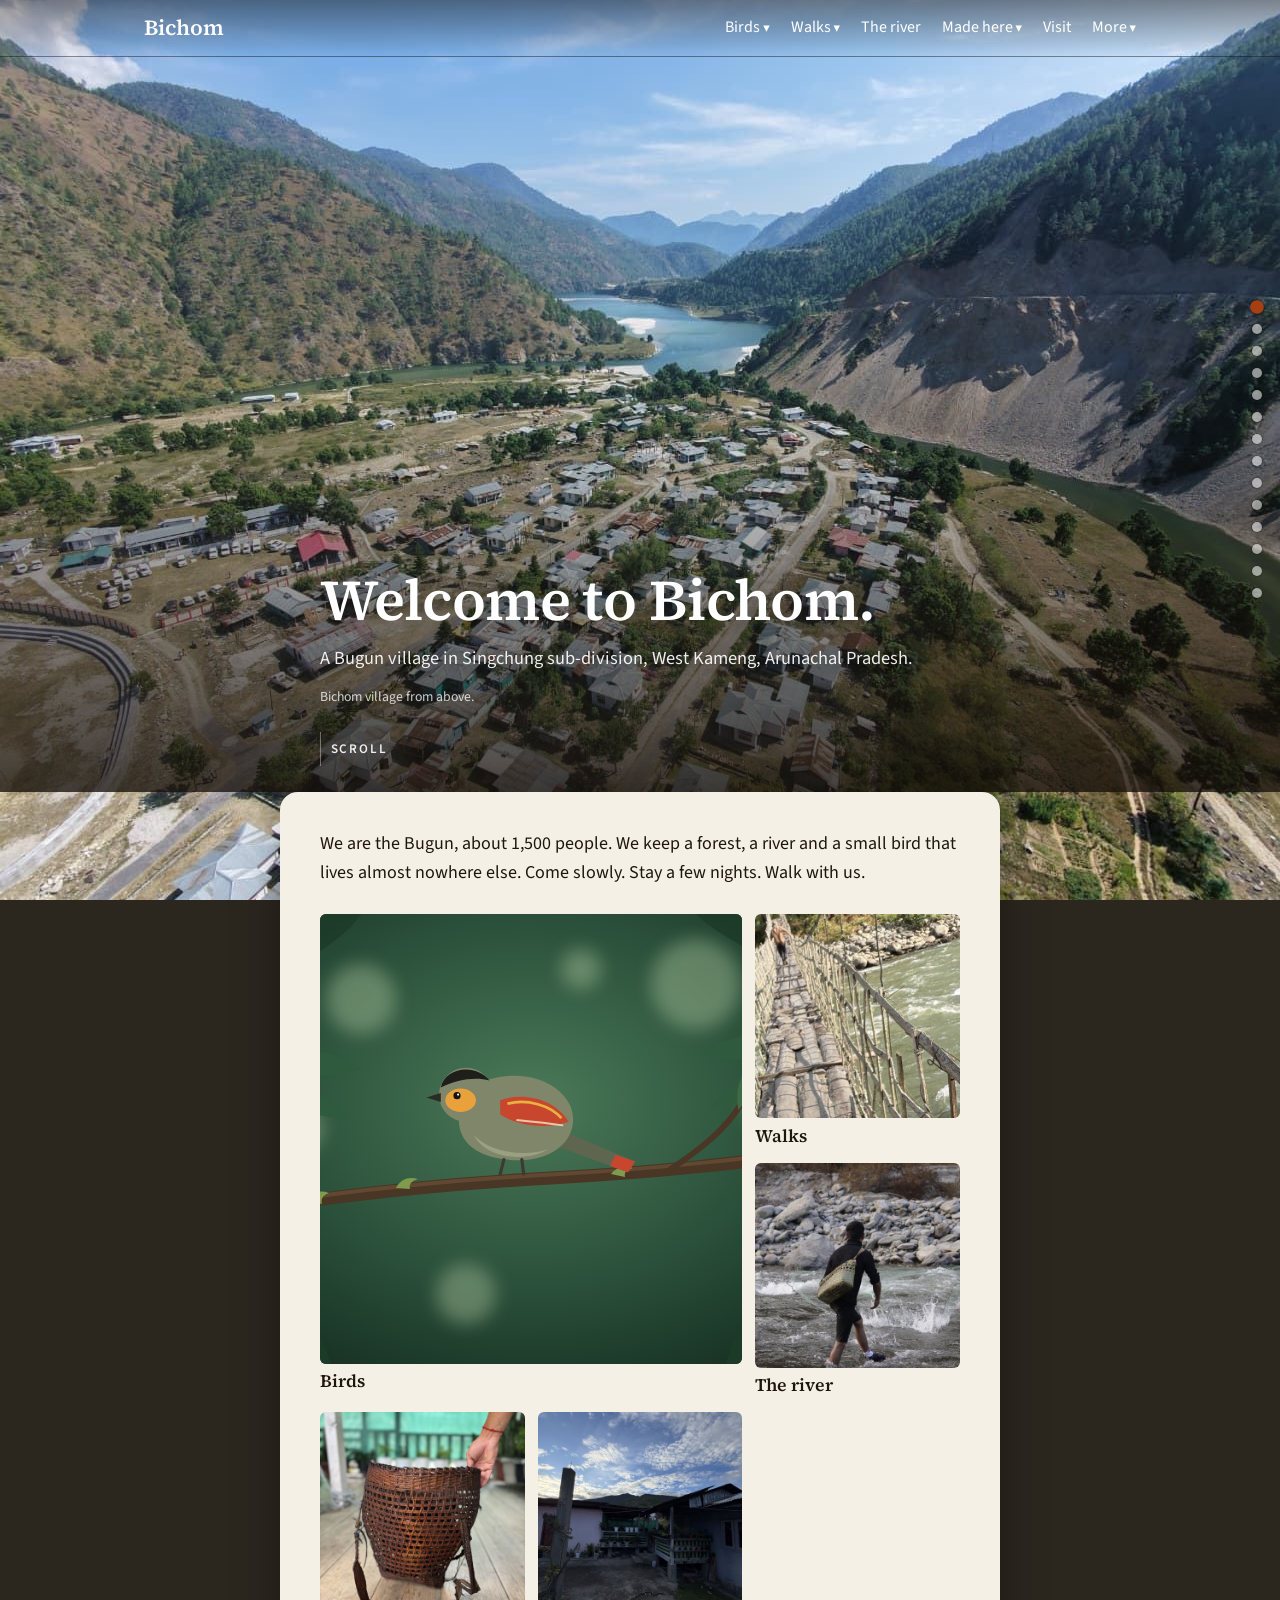
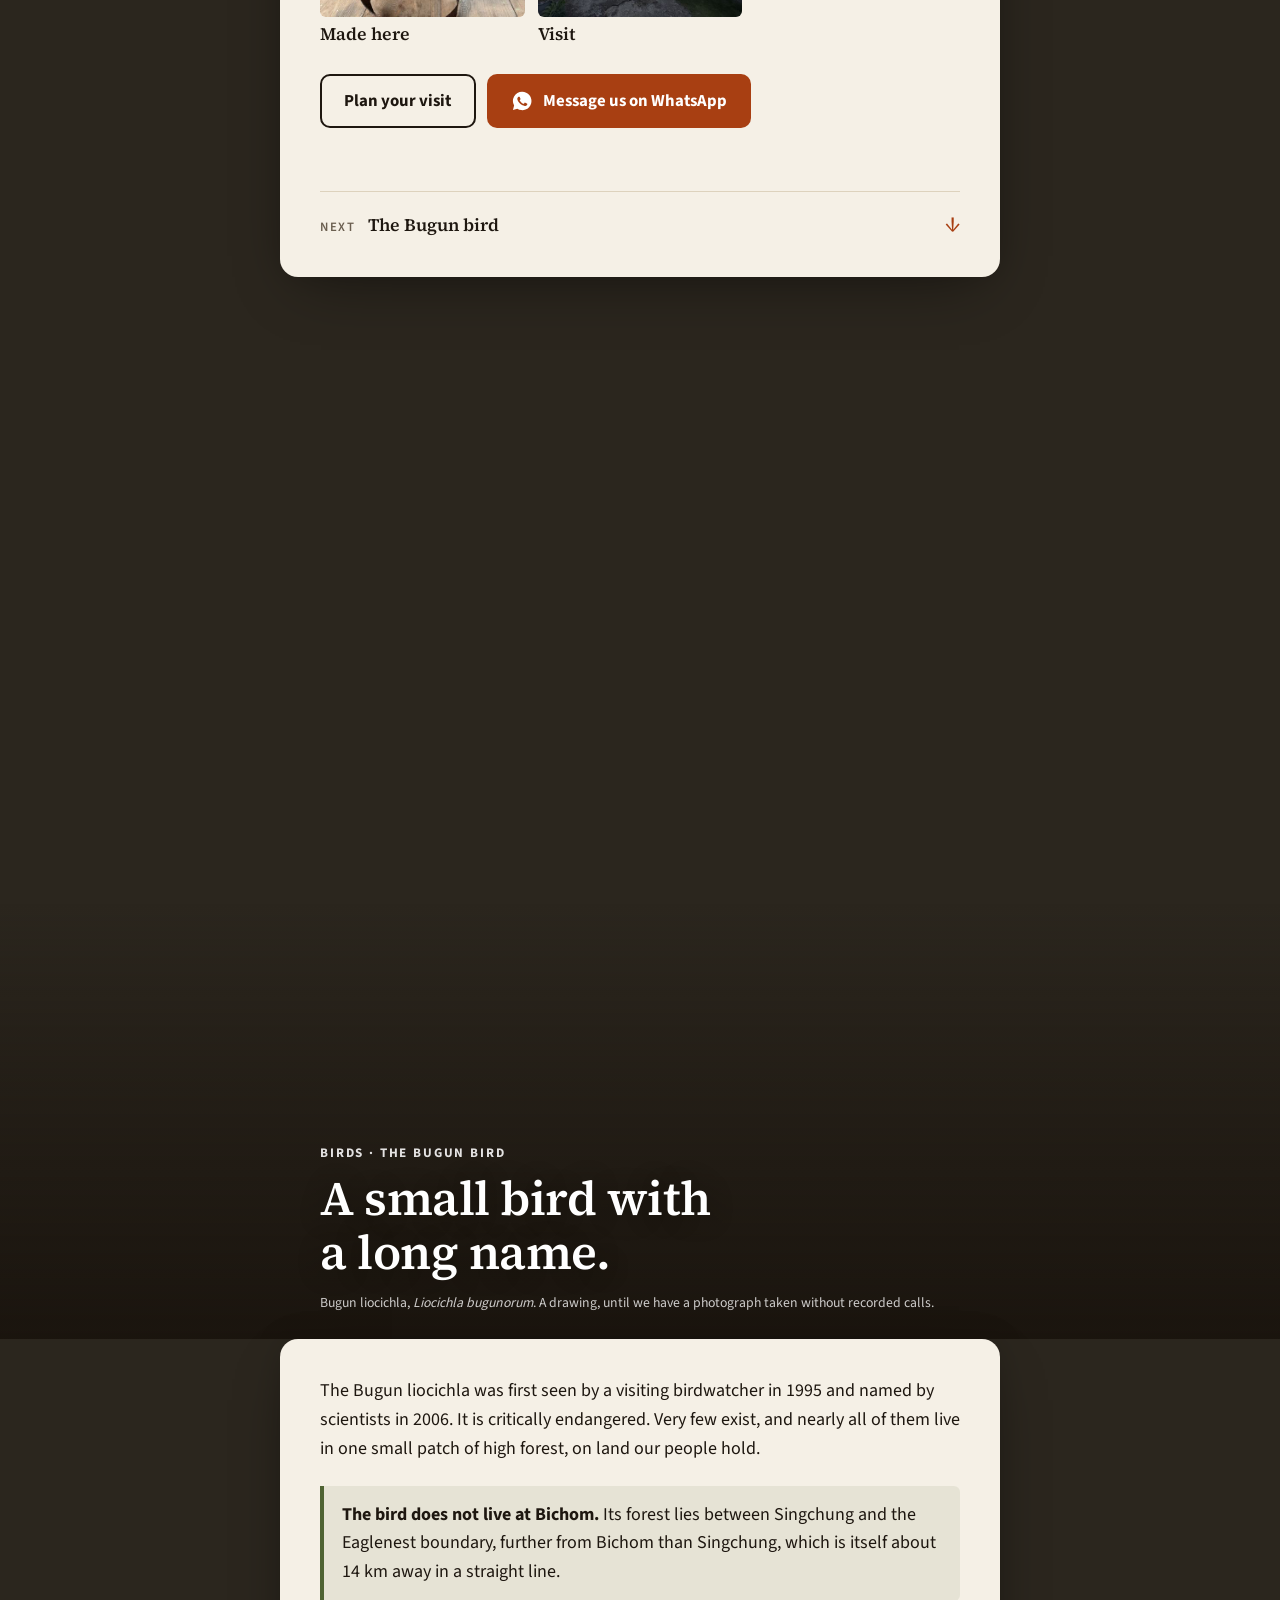
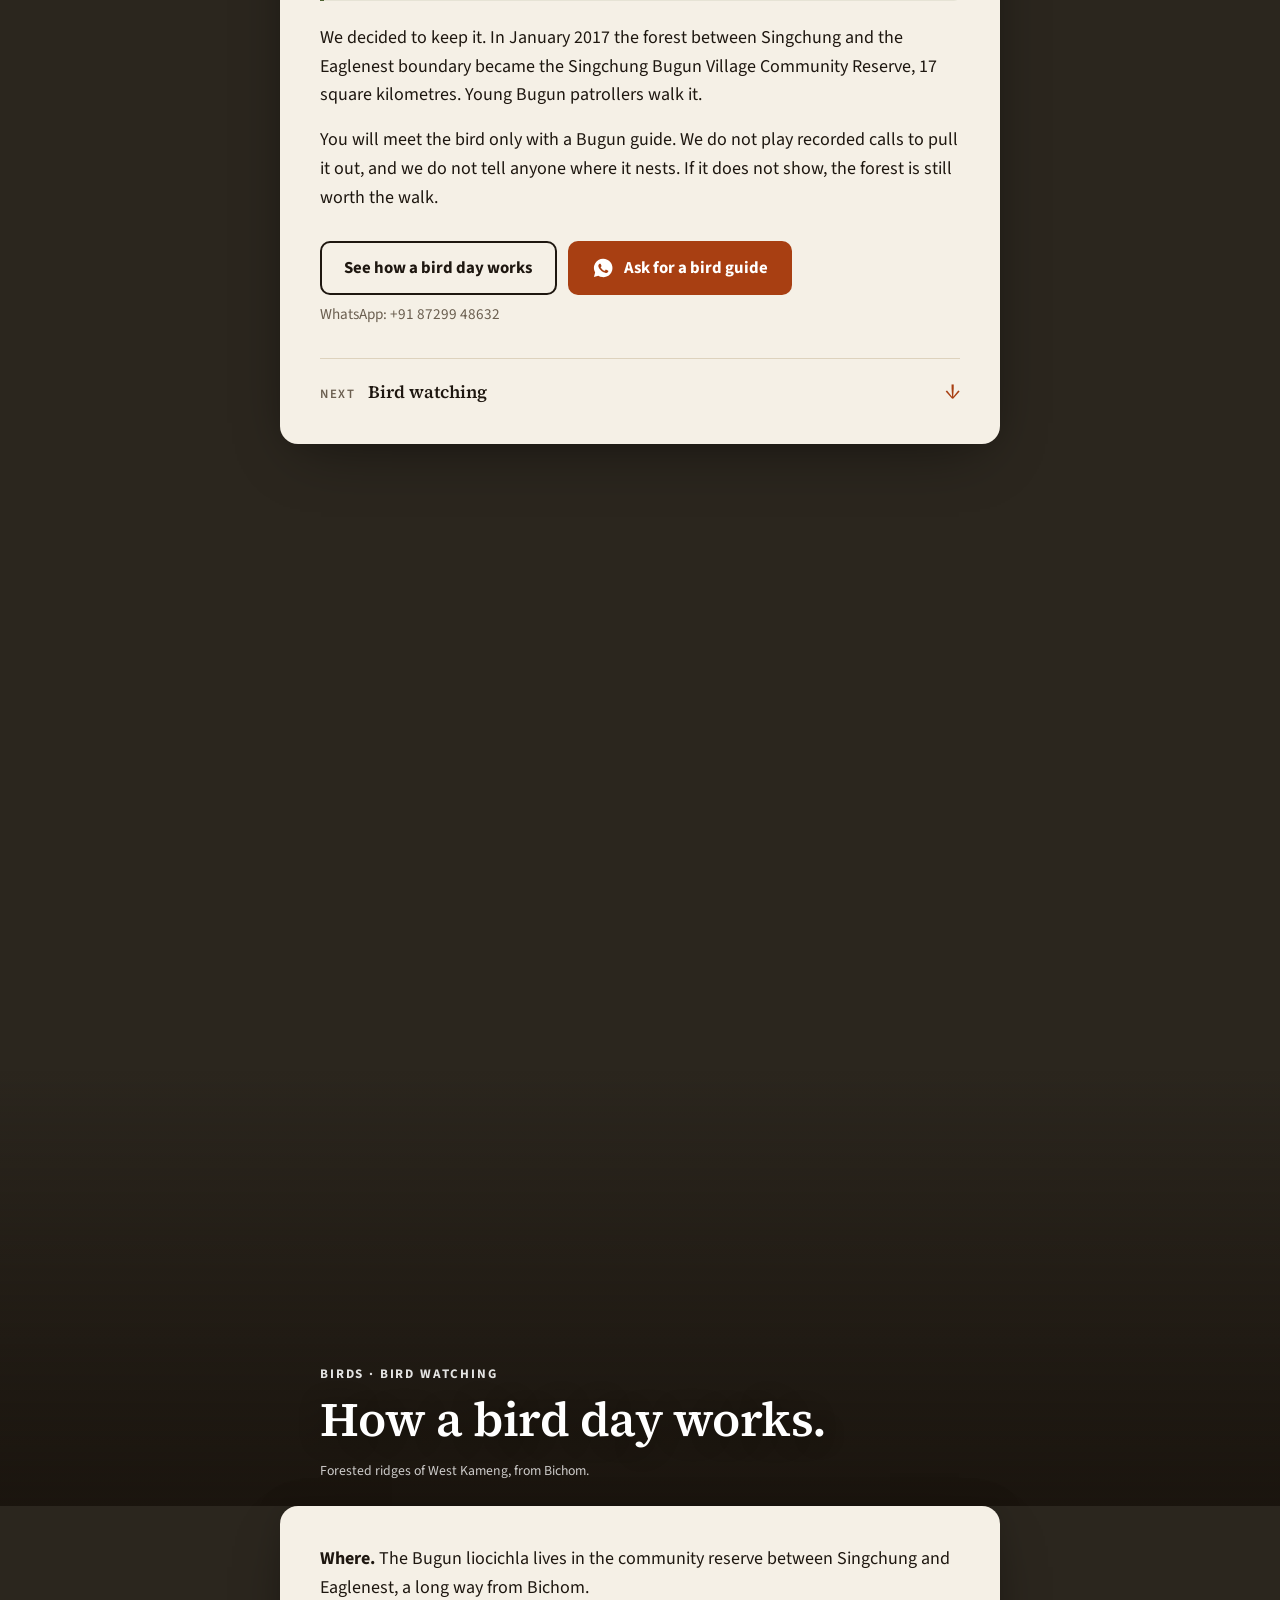
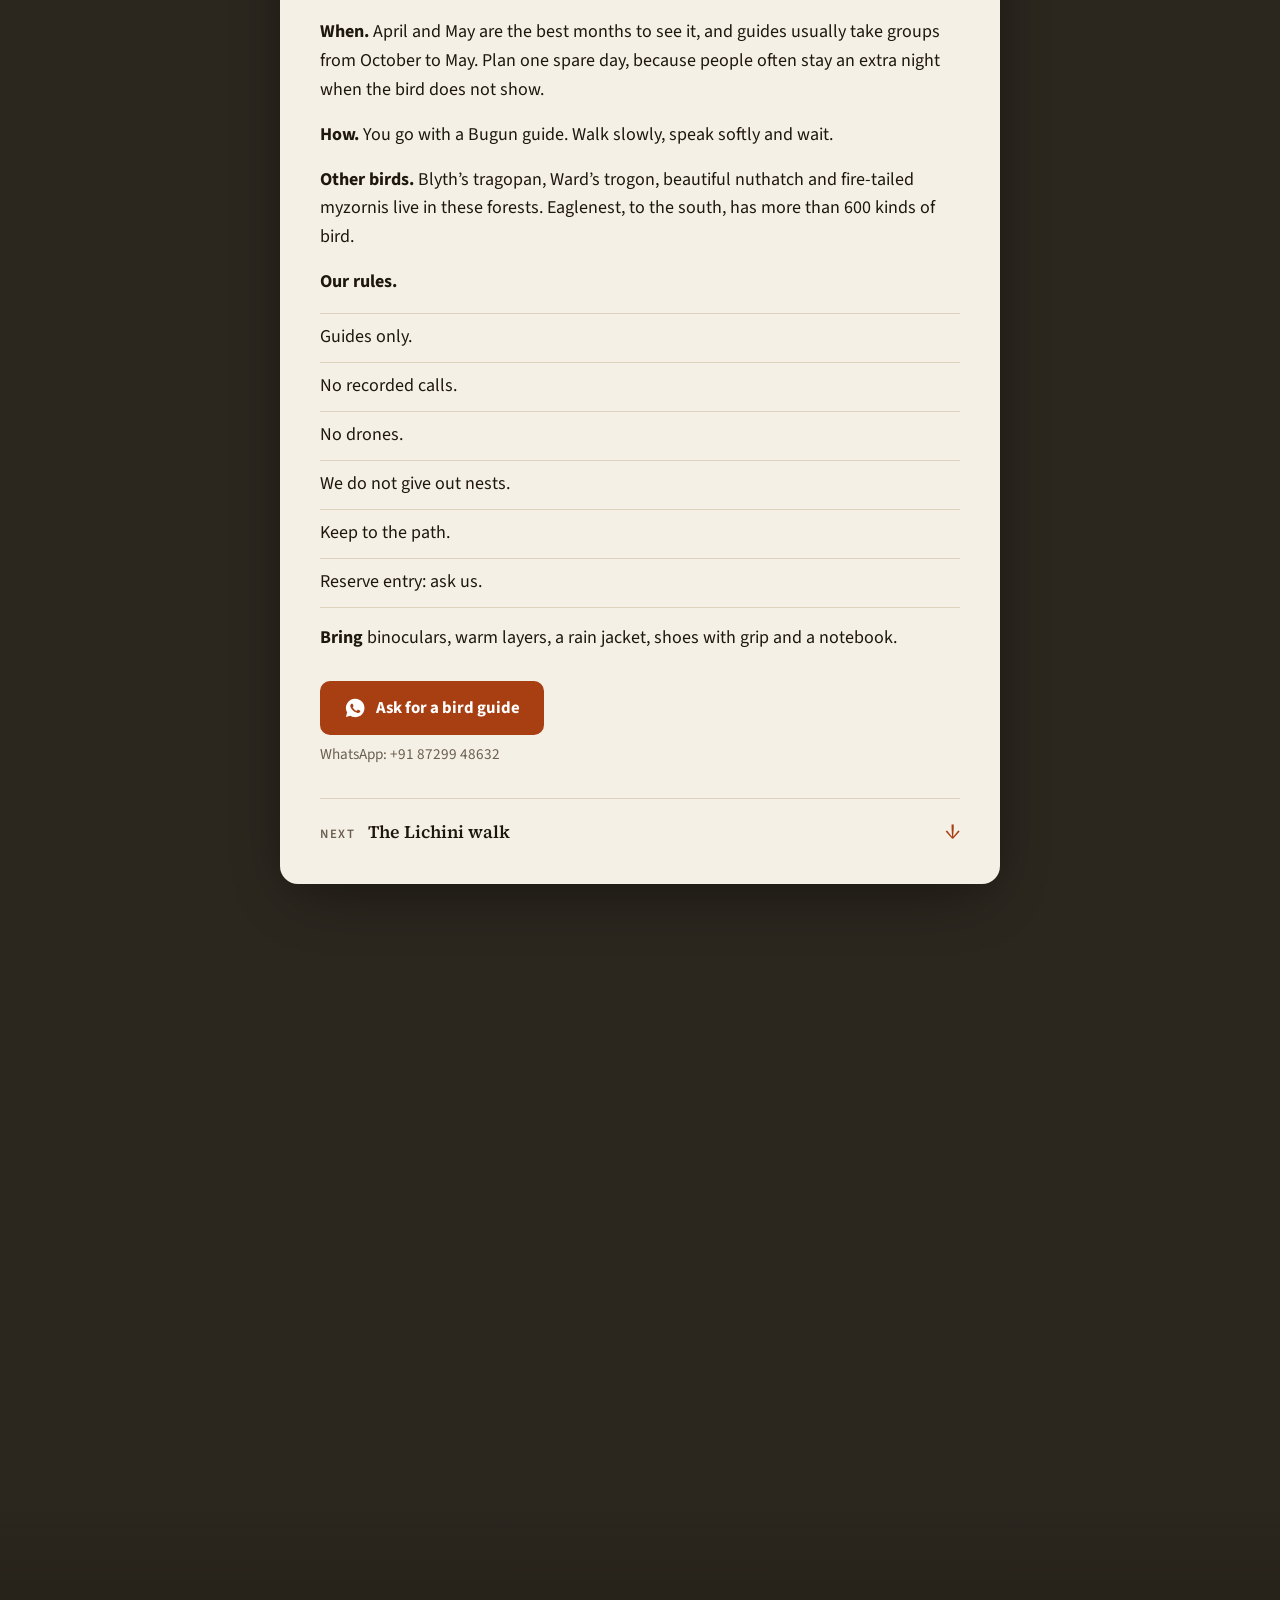
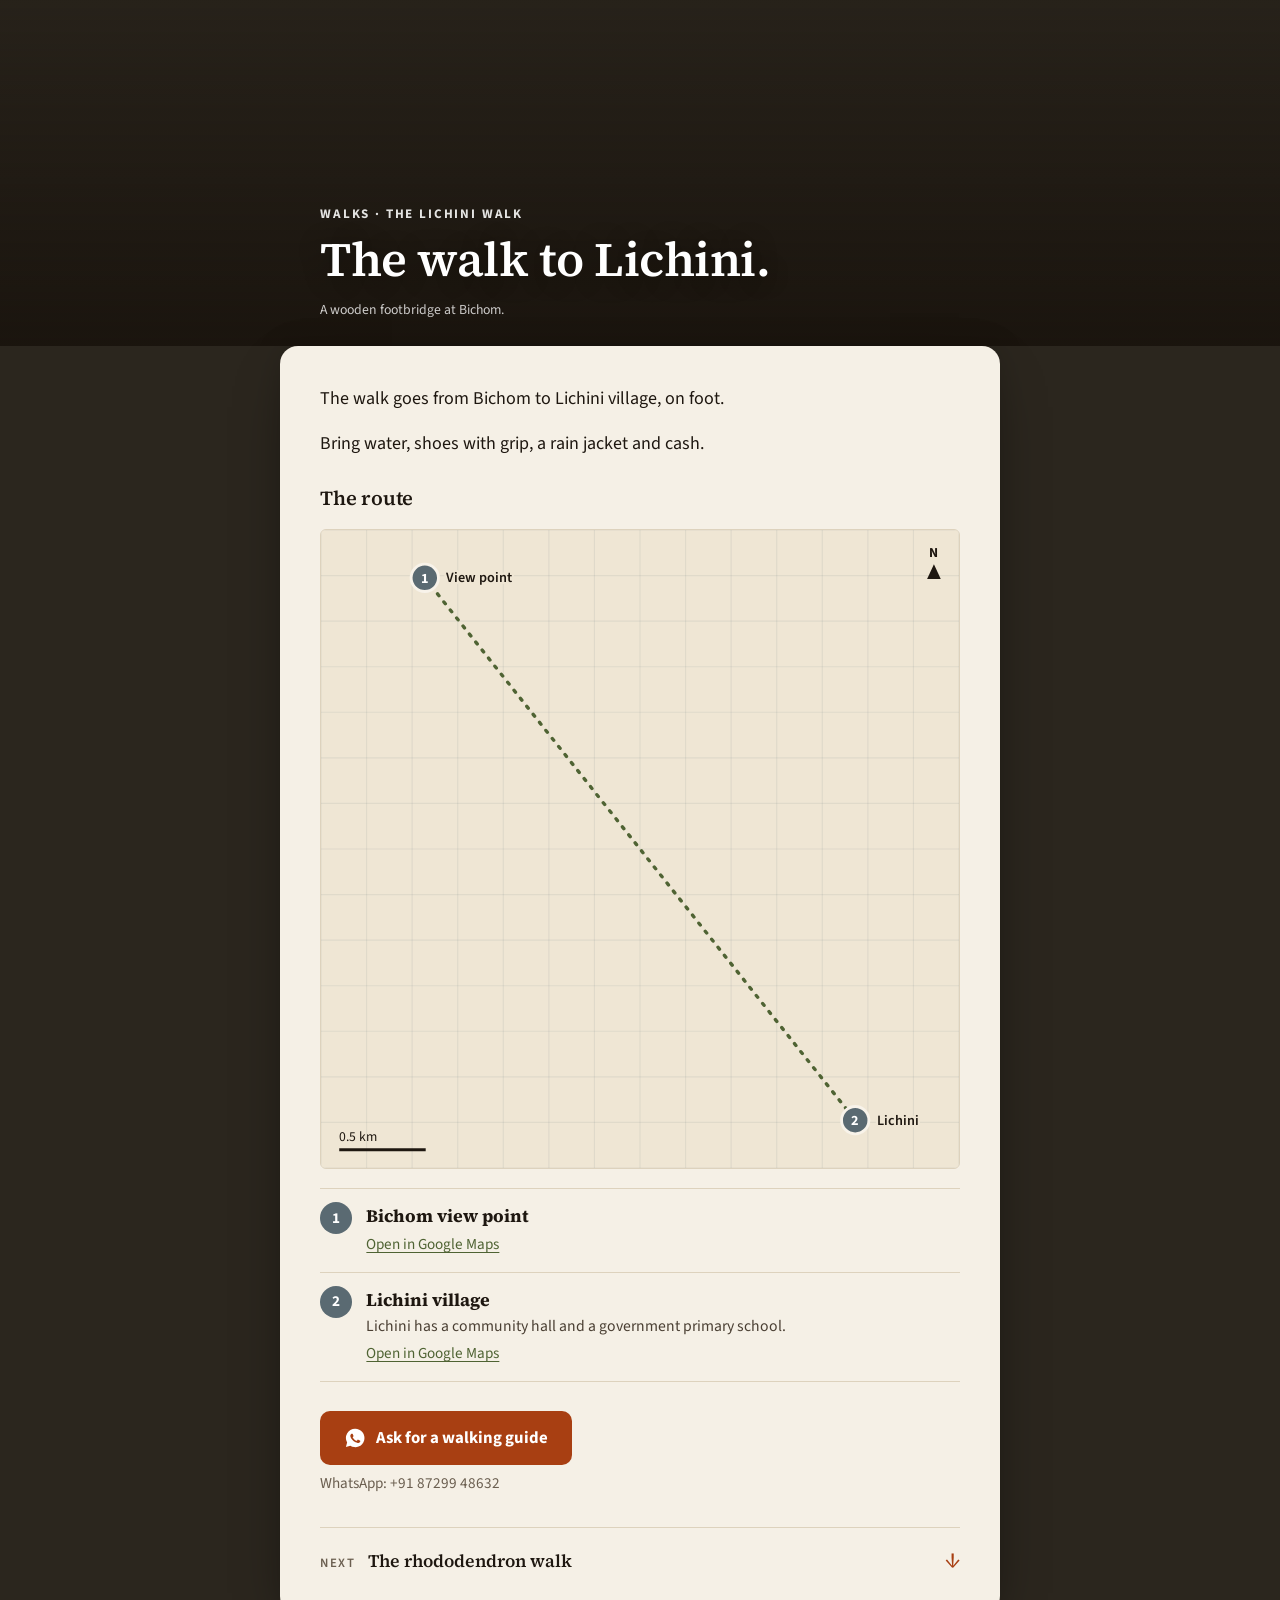
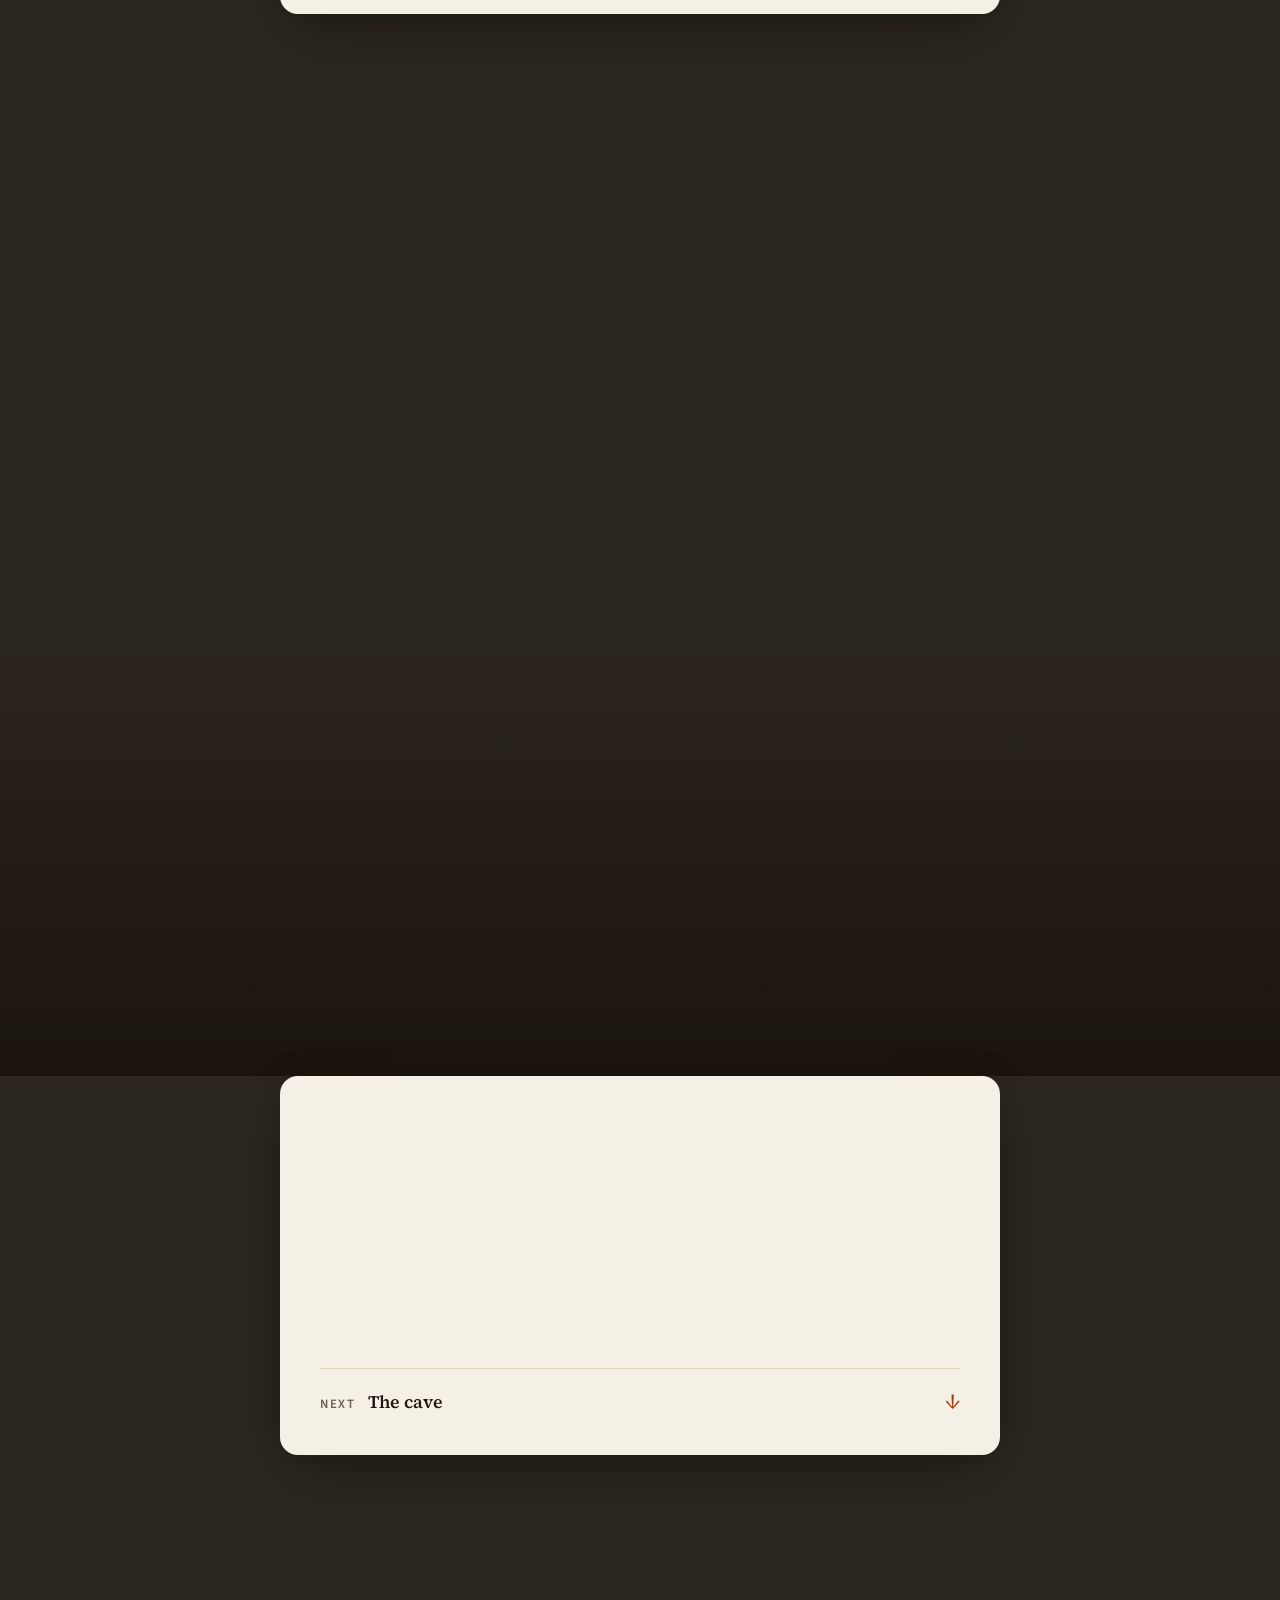
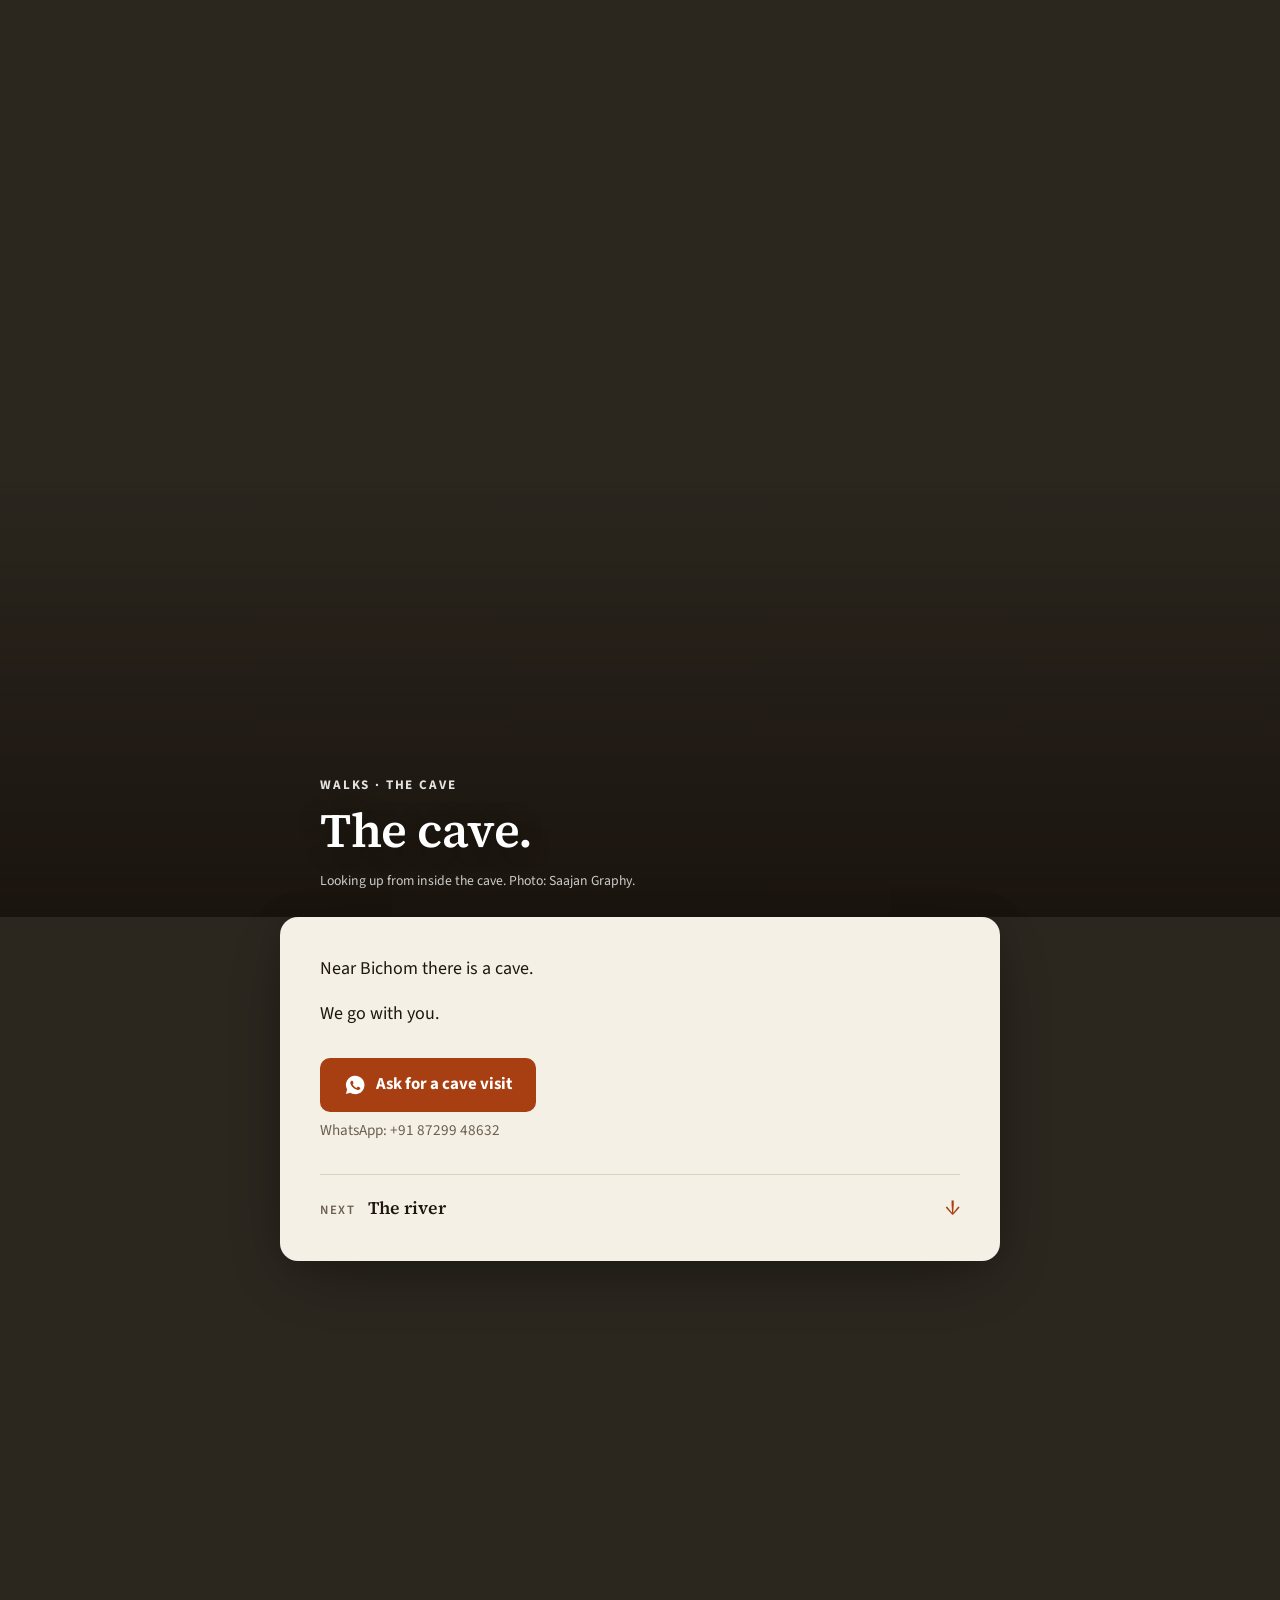
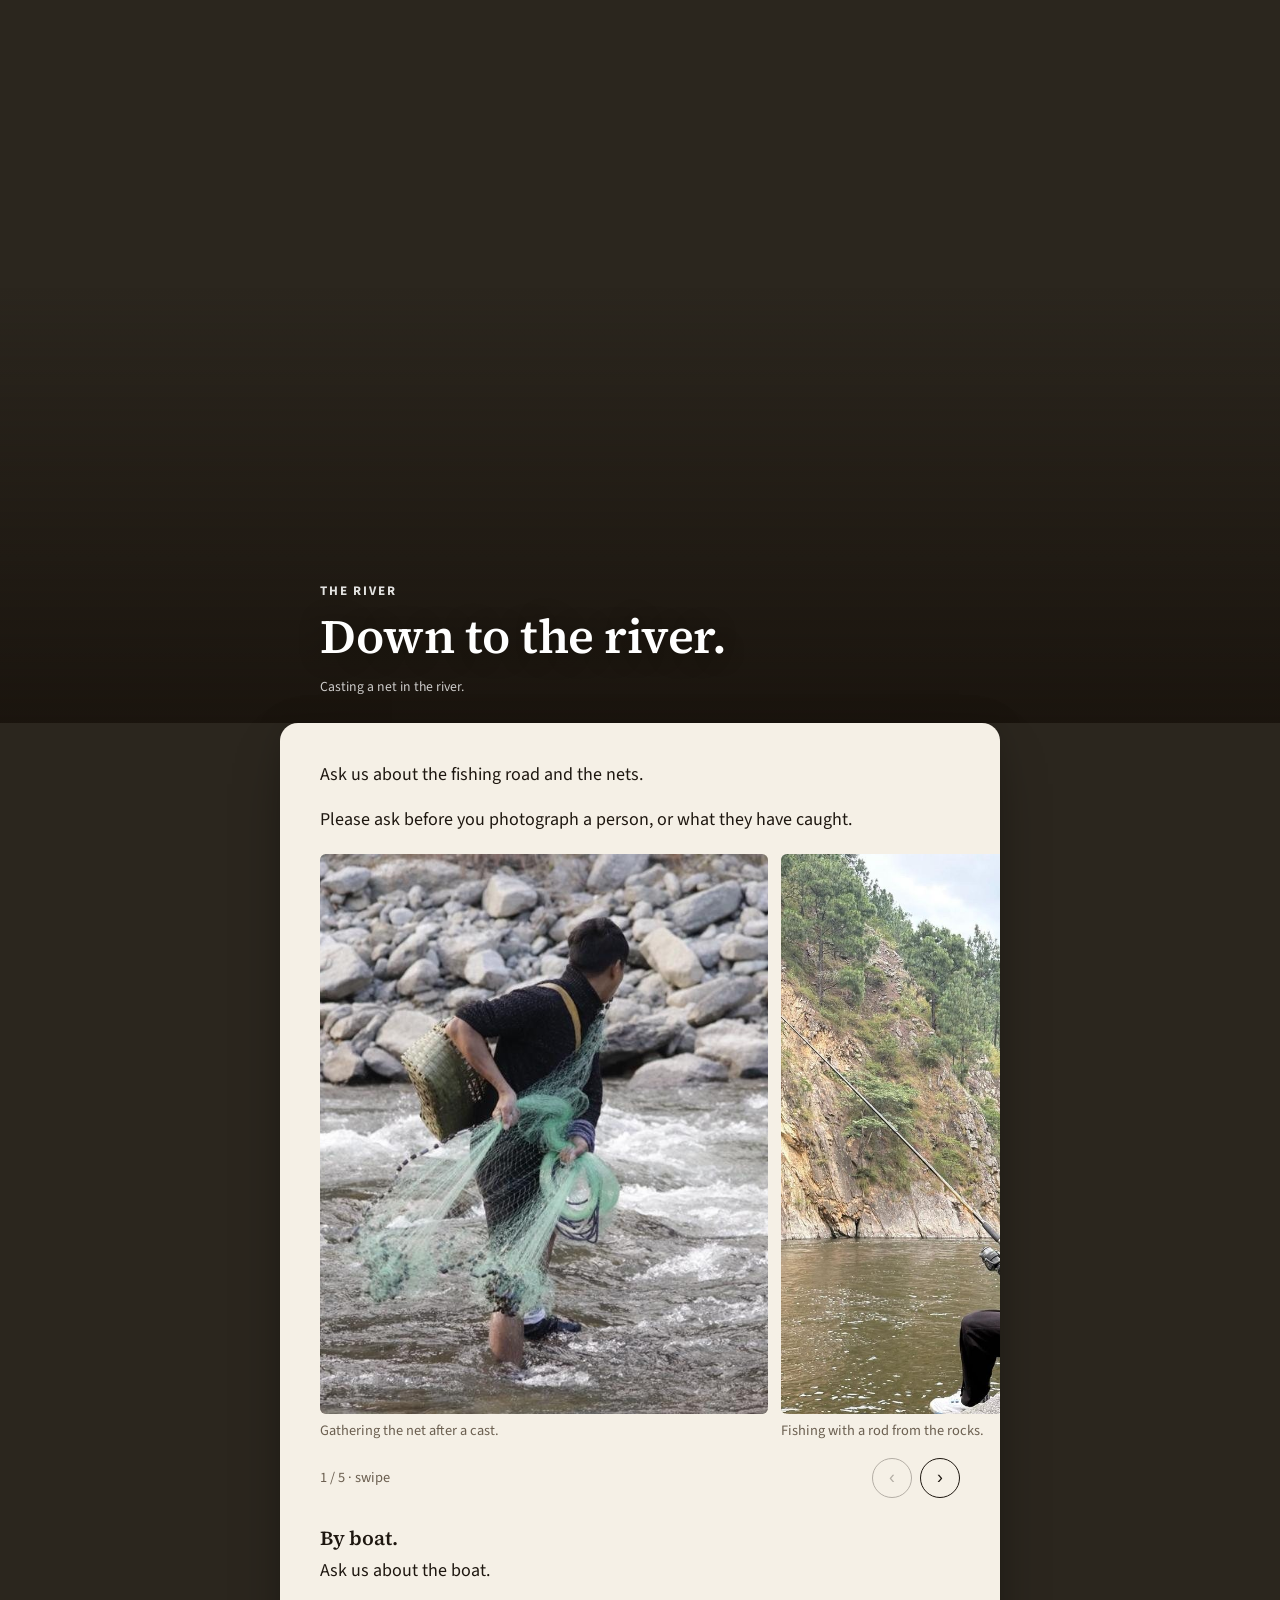
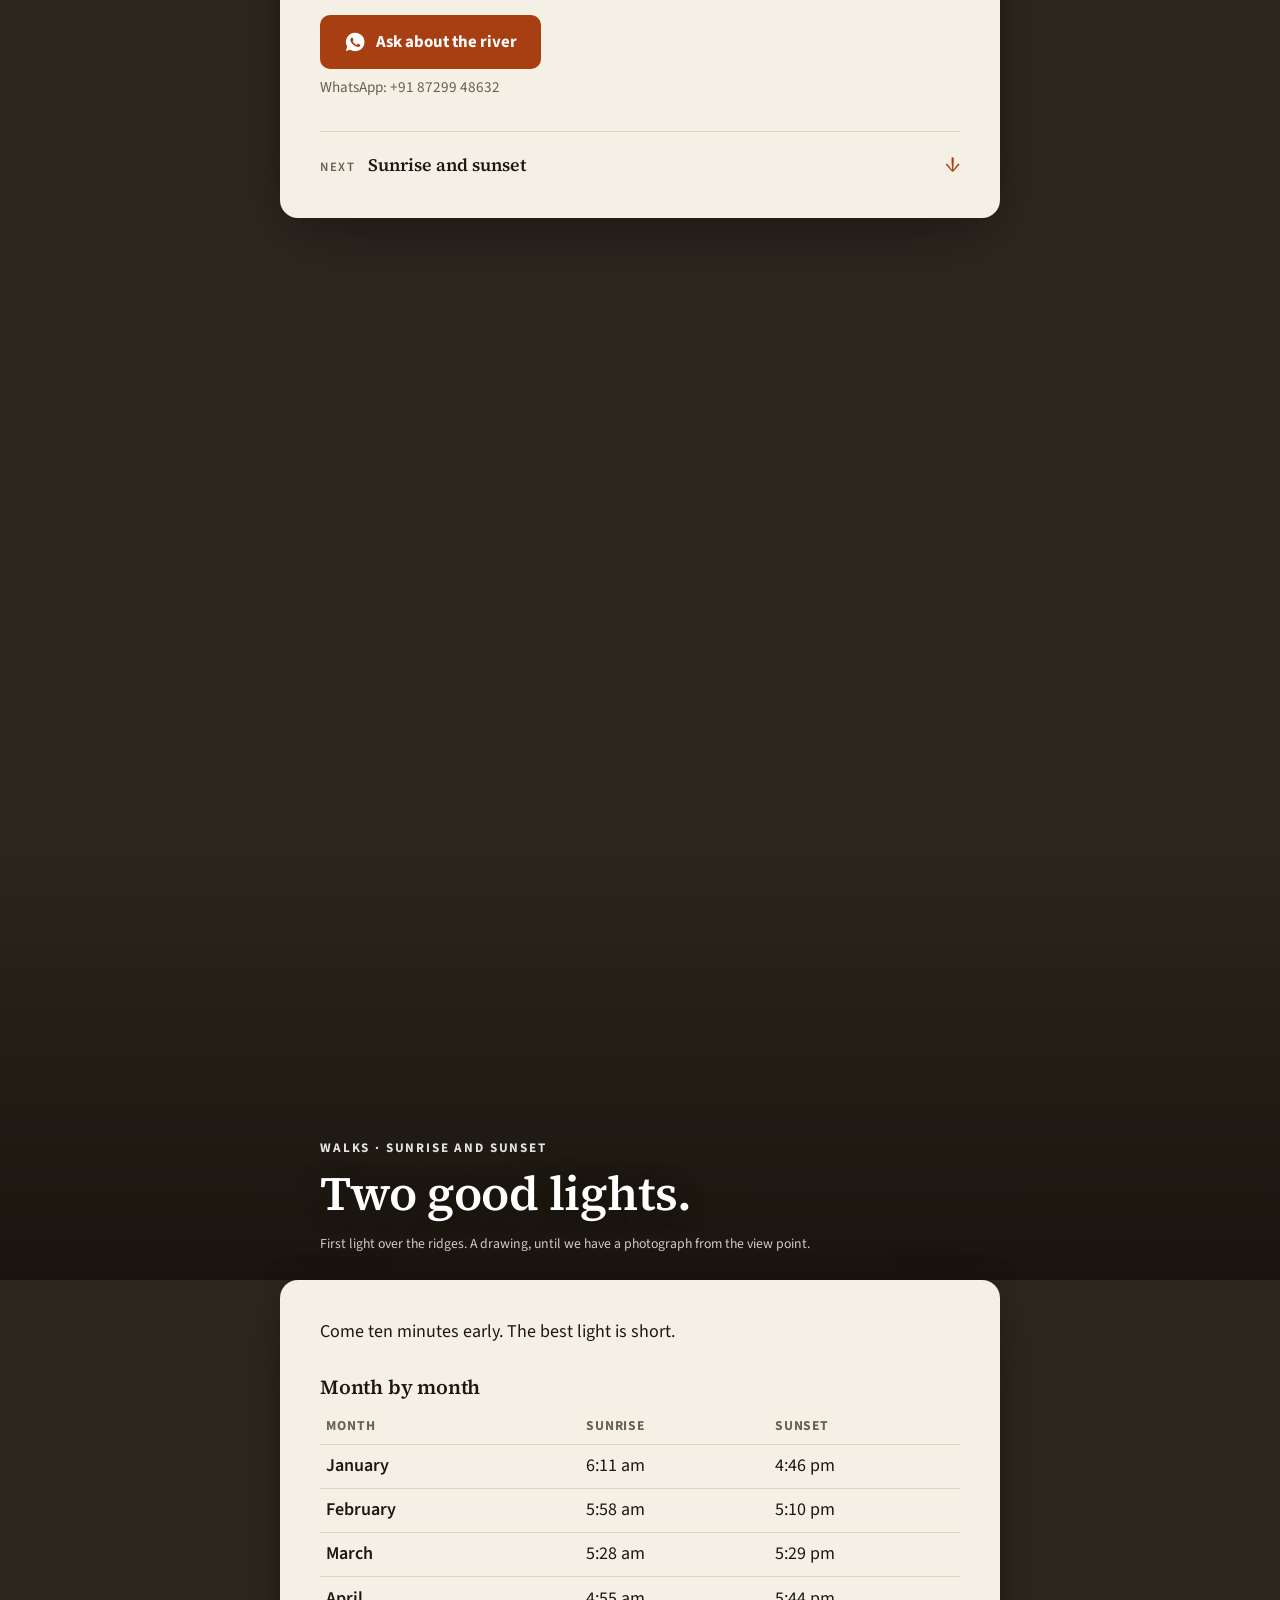
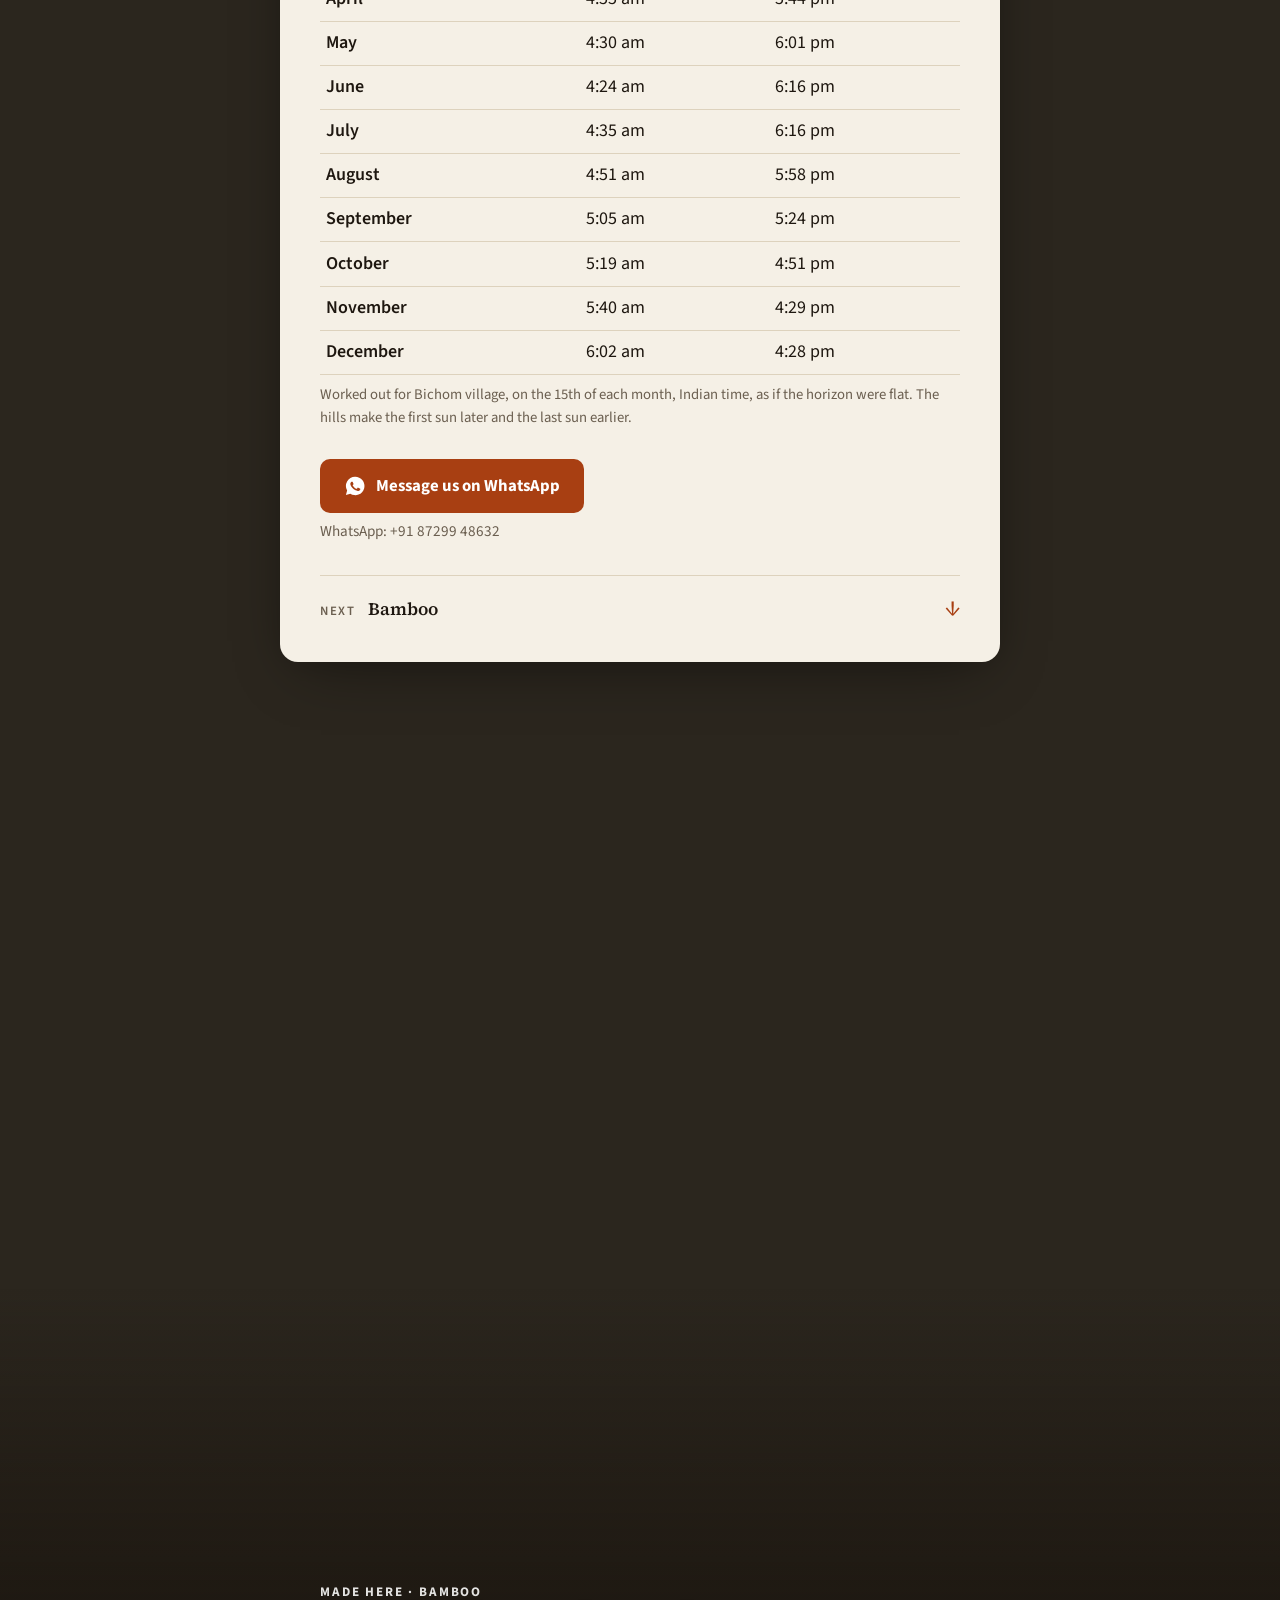
==== commit 7e8c1fa8: "River part: the net and rod photos, and the bar-headed geese The cast-net photo is now the river's p" ====
--- a/index.html
+++ b/index.html
@@ -50,7 +50,7 @@
 <ul class="tiles">
   <li data-tile="bird"><a href="#bird"><img src="art/liocichla.svg" alt="" loading="lazy"><span>Birds</span></a></li>
   <li data-tile="lichini"><a href="#lichini"><img src="photos/small/bichom-footbridge.jpg" alt="" loading="lazy"><span>Walks</span></a></li>
-  <li data-tile="river"><a href="#river"><img src="photos/small/bichom-river.jpg" alt="" loading="lazy"><span>The river</span></a></li>
+  <li data-tile="river"><a href="#river"><img src="photos/small/river-net-cast.jpg" alt="" loading="lazy"><span>The river</span></a></li>
   <li data-tile="bamboo"><a href="#bamboo"><img src="photos/small/bamboo-basket.jpg" alt="" loading="lazy"><span>Made here</span></a></li>
   <li data-tile="visit"><a href="#visit"><img src="photos/small/homestay.jpg" alt="" loading="lazy"><span>Visit</span></a></li>
 </ul>
@@ -204,12 +204,12 @@
 
 <!-- ════════════ The river ════════════ -->
 <section class="ch" id="river">
-  <div class="ch__bg"><img src="photos/bichom-river.jpg" alt="A fast, rocky river between green hills under a blue sky" width="787" height="1400" loading="lazy"></div>
+  <div class="ch__bg"><img src="photos/river-net-cast.jpg" alt="A man in the river casting a net, a bamboo basket on his back" width="1280" height="720" loading="lazy"></div>
   <div class="ch__body">
     <header class="ch__head">
       <p class="kicker">The river</p>
       <h2>Down to the river.</h2>
-      <p class="cap">The river at Bichom.</p>
+      <p class="cap">Casting a net in the river.</p>
     </header>
     <div class="paper">
 <p data-need>The fishing road runs from <span data-set="river.from">[place]</span> down to the river.</p>
@@ -217,10 +217,28 @@
 <p data-need>In the <span data-set="river.when">[morning / evening]</span> people go down with their nets, and you can <span data-set="river.youCan">[watch / join, with a guide]</span>. <span data-need><span data-set="river.catch">[What is caught, in Bugun and in English, and in which season.]</span></span></p>
 <div class="note river-note" data-need><p><span data-set="river.rules">[A closed season, or a rule for visitors, as the community decides it.]</span></p></div>
 <p>Please ask before you photograph a person, or what they have caught.</p>
-<figure class="tall">
-  <img src="photos/bichom-river-2.jpg" alt="White water over boulders, with forested hills behind" width="675" height="1200" loading="lazy">
-  <figcaption>White water over the boulders.</figcaption>
-</figure>
+<div class="swipe">
+  <figure class="tall">
+    <img src="photos/river-net-gather.jpg" alt="A man standing in the river, gathering a green net, a bamboo basket at his side" width="1280" height="720" loading="lazy" style="object-position:40% 50%">
+    <figcaption>Gathering the net after a cast.</figcaption>
+  </figure>
+  <figure class="tall">
+    <img src="photos/river-rod-rock.jpg" alt="A man in a sun hat sitting on a rock by the river, holding a fishing rod" width="840" height="1120" loading="lazy">
+    <figcaption>Fishing with a rod from the rocks.</figcaption>
+  </figure>
+  <figure class="tall">
+    <img src="photos/river-rod-bank.jpg" alt="A man standing on the sandy bank, casting a fishing rod over the river" width="840" height="1120" loading="lazy">
+    <figcaption>Fishing with a rod from the bank.</figcaption>
+  </figure>
+  <figure class="tall">
+    <img src="photos/bichom-river.jpg" alt="A fast, rocky river between green hills under a blue sky" width="787" height="1400" loading="lazy">
+    <figcaption>The river at Bichom.</figcaption>
+  </figure>
+  <figure class="tall">
+    <img src="photos/bar-headed-geese.jpg" alt="Two bar-headed geese among grasses" width="1280" height="960" loading="lazy" style="object-position:70% 50%">
+    <figcaption>Bar-headed geese.</figcaption>
+  </figure>
+</div>
 <figure class="clip" data-clip="river" hidden><video controls muted playsinline preload="none"></video><figcaption>The river.</figcaption></figure>
 <figure class="clip" data-clip="nets" hidden><video controls muted playsinline preload="none"></video><figcaption>At the nets.</figcaption></figure>
 <h3>By boat.</h3>
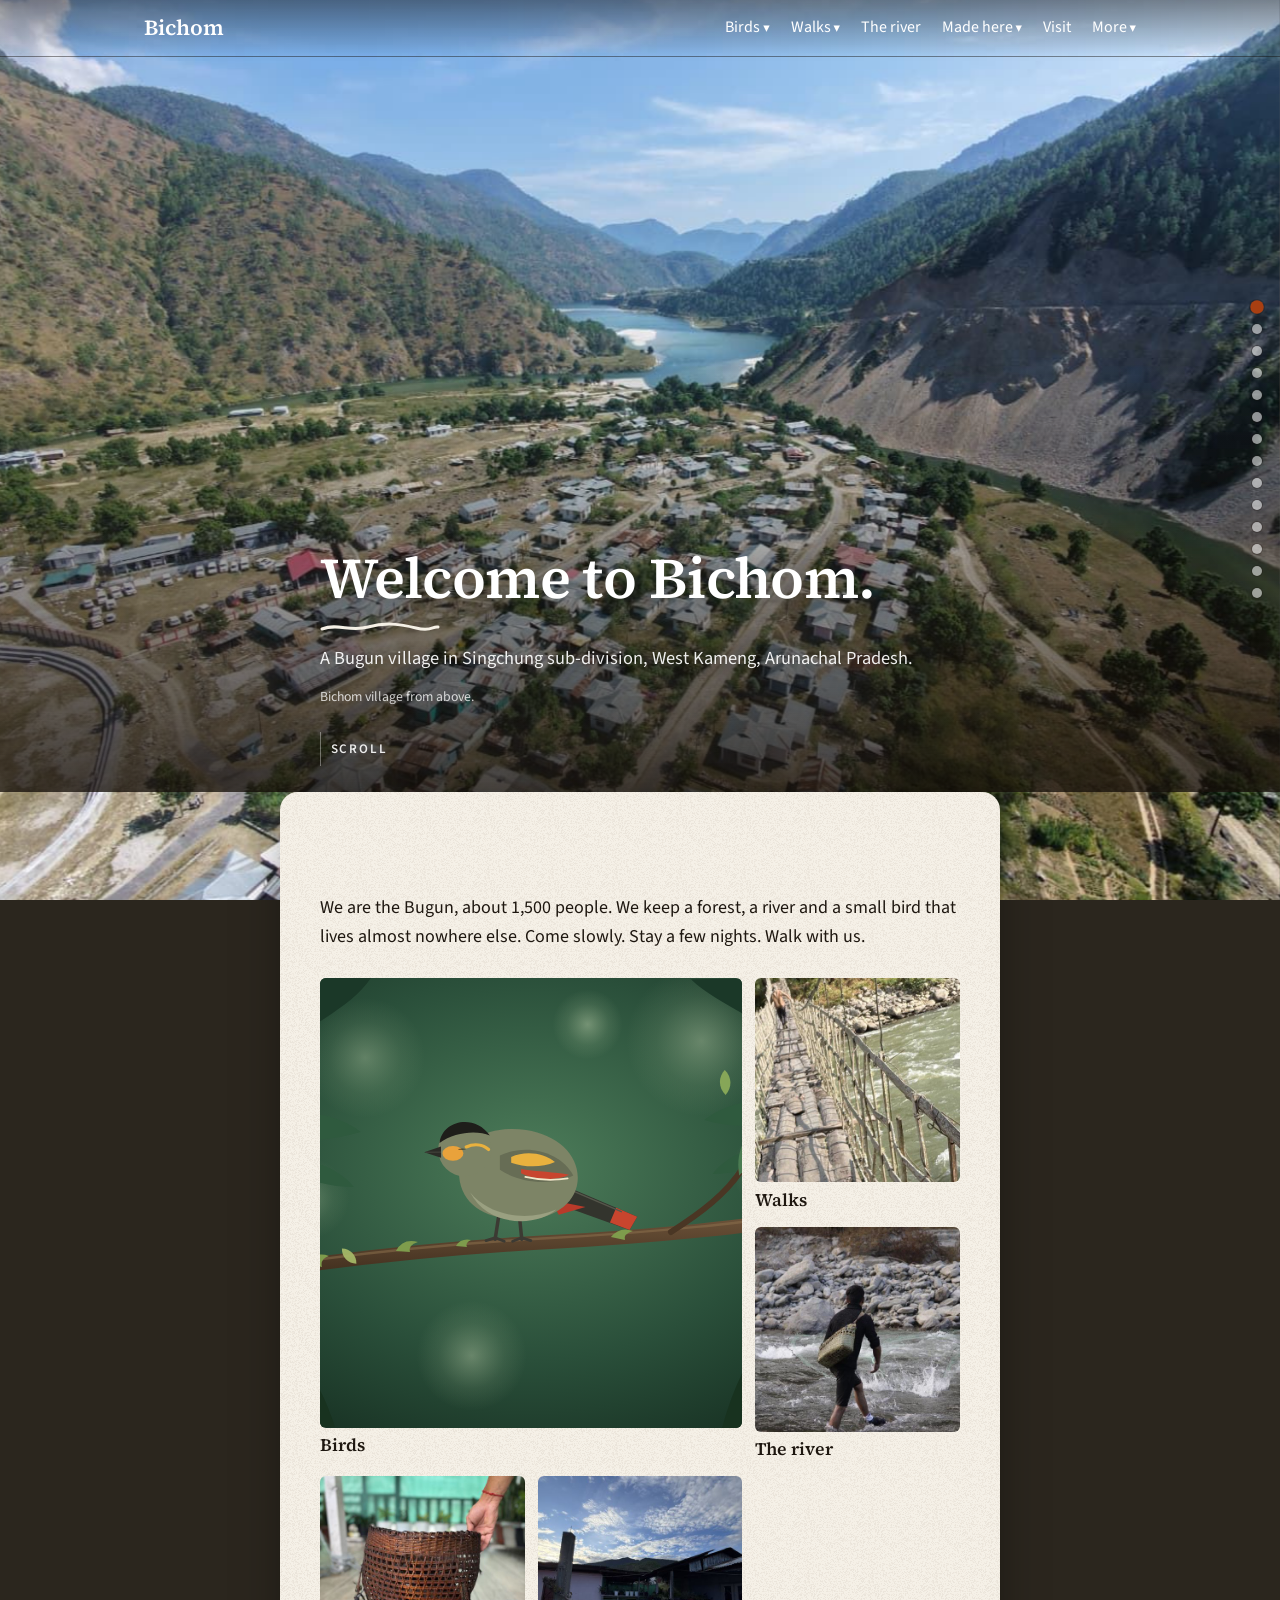
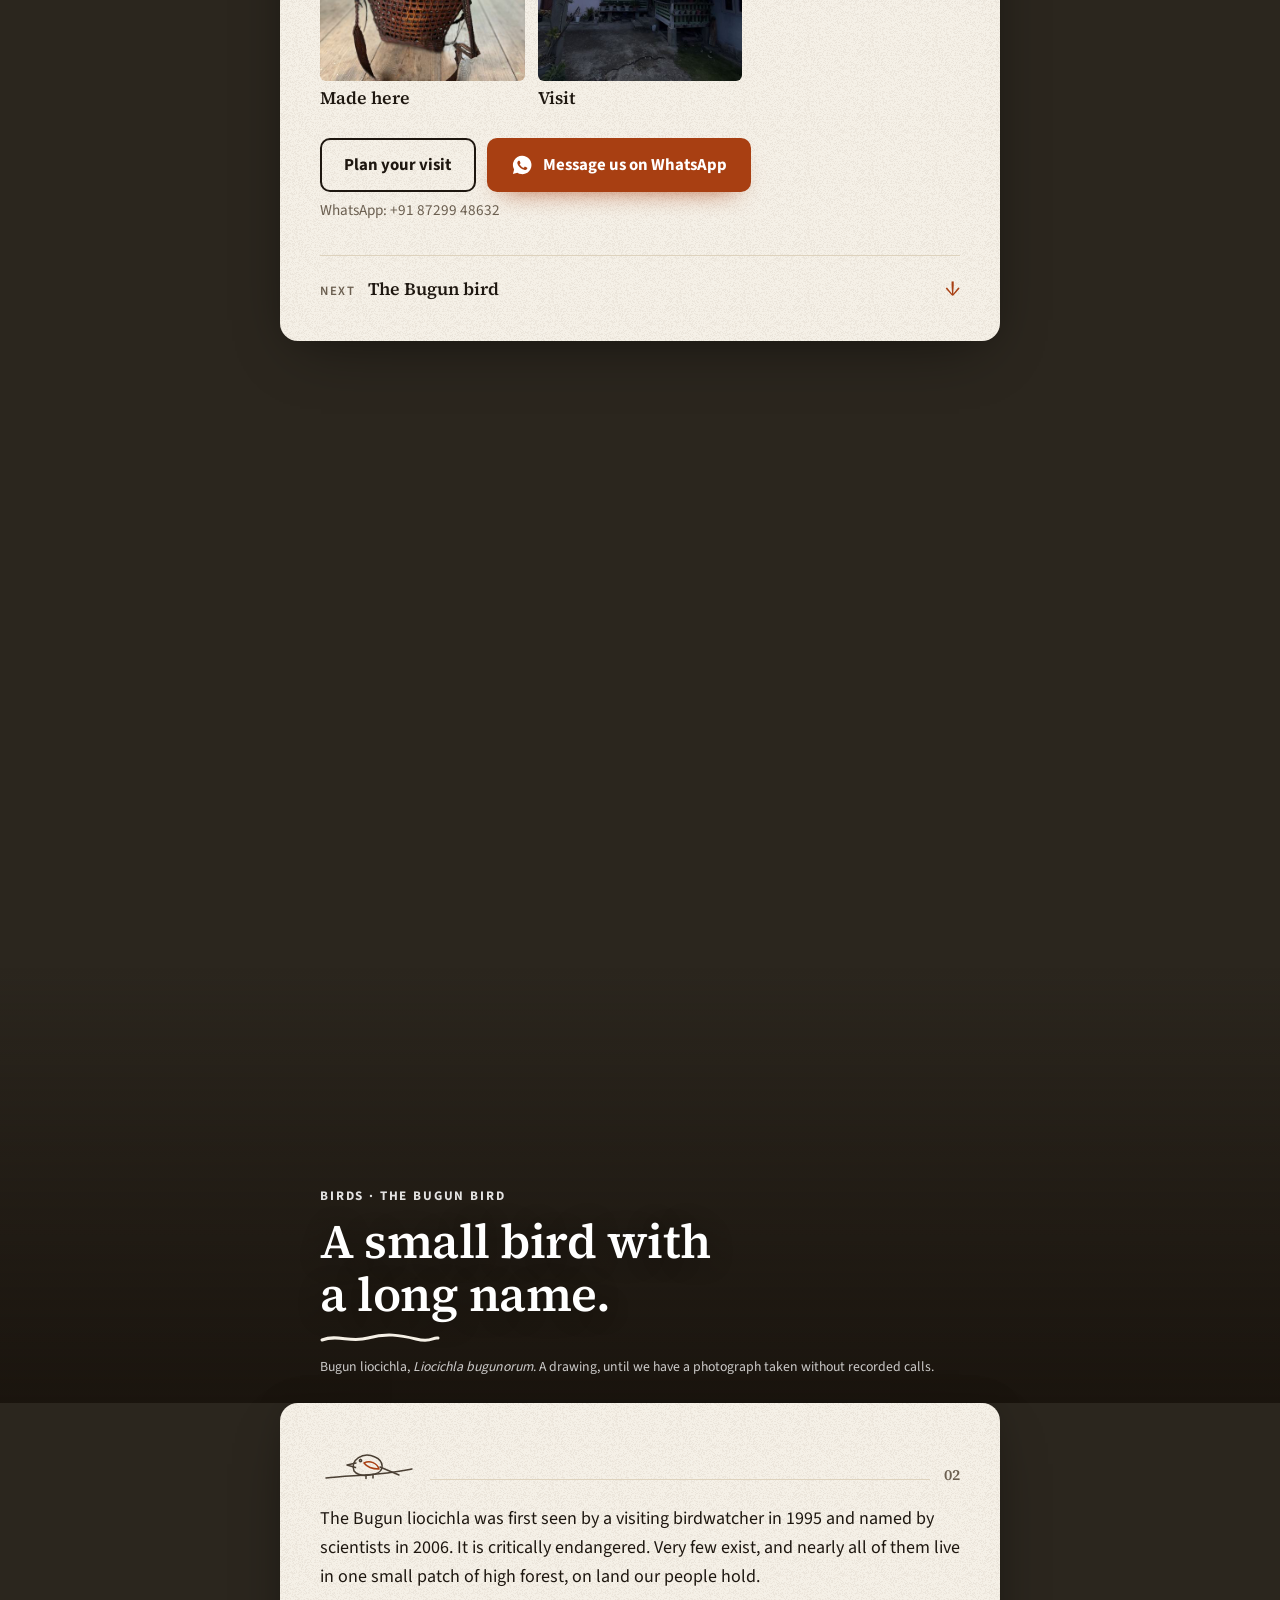
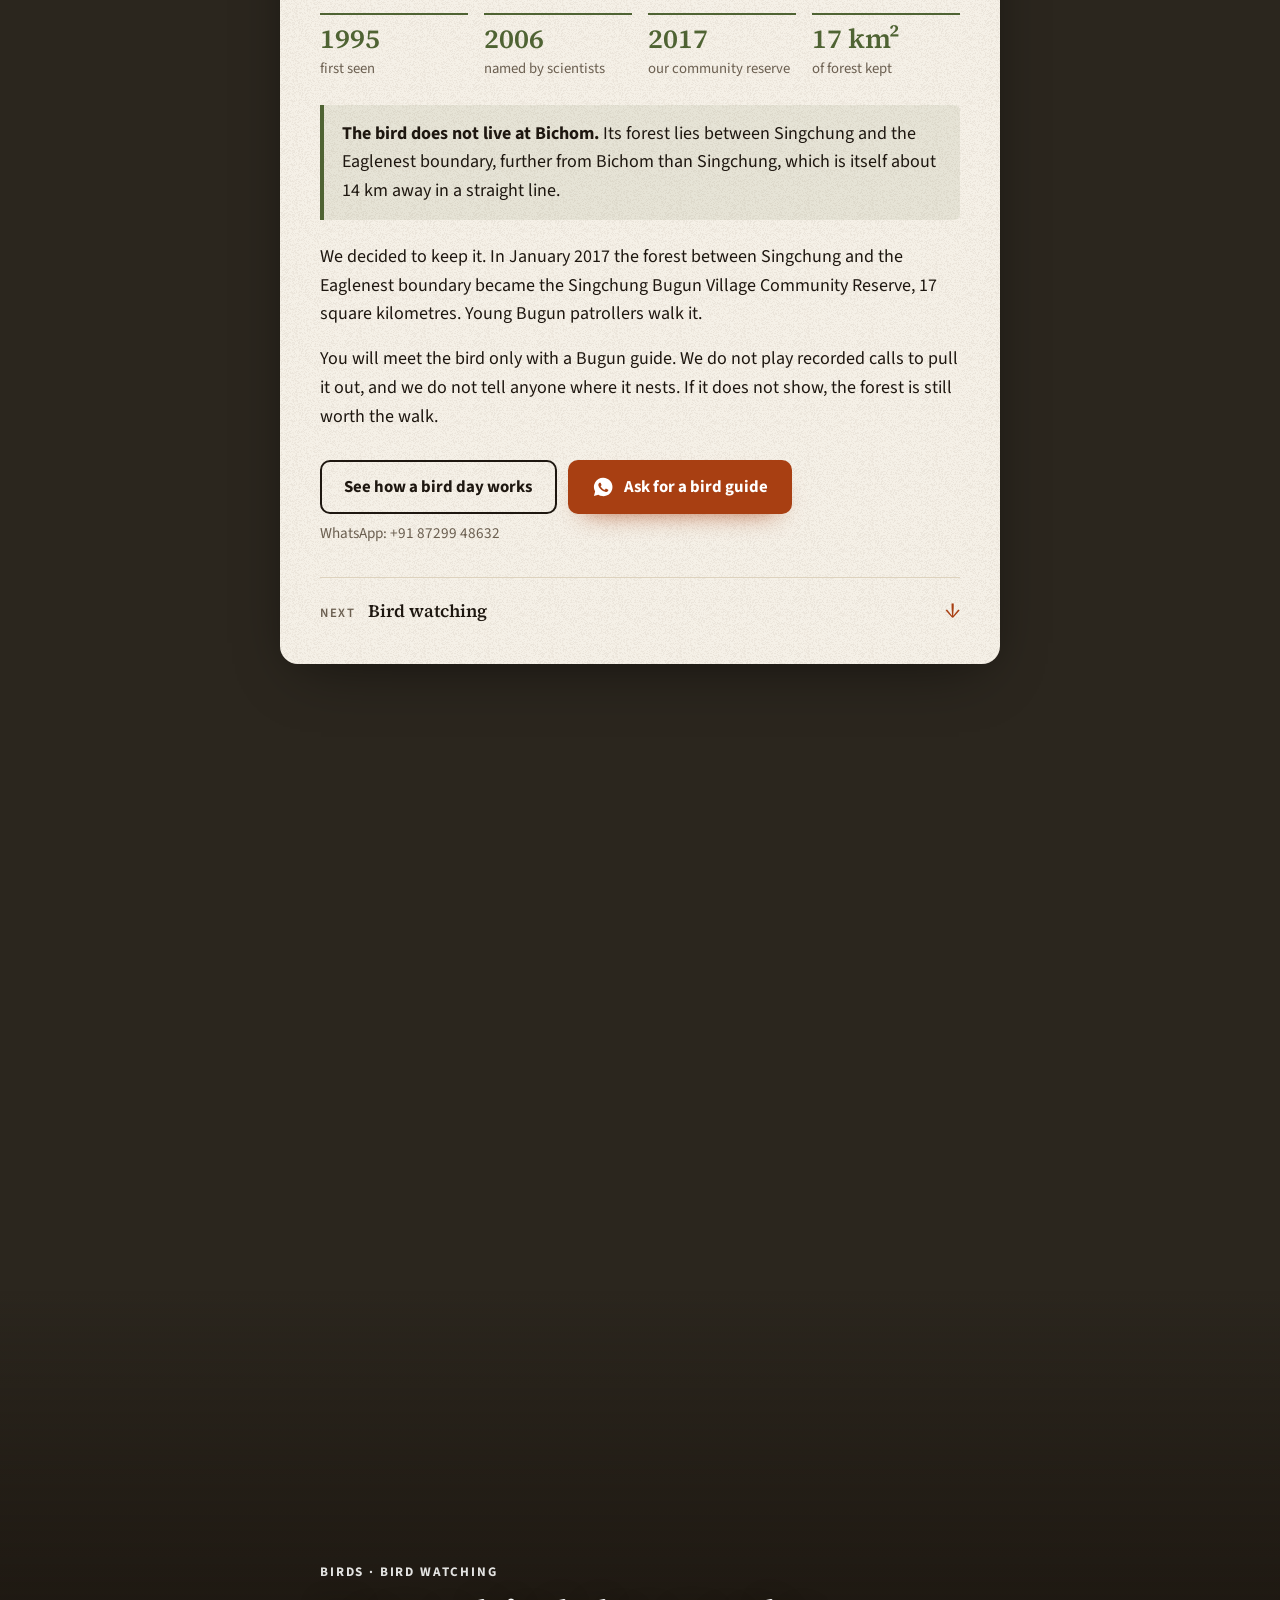
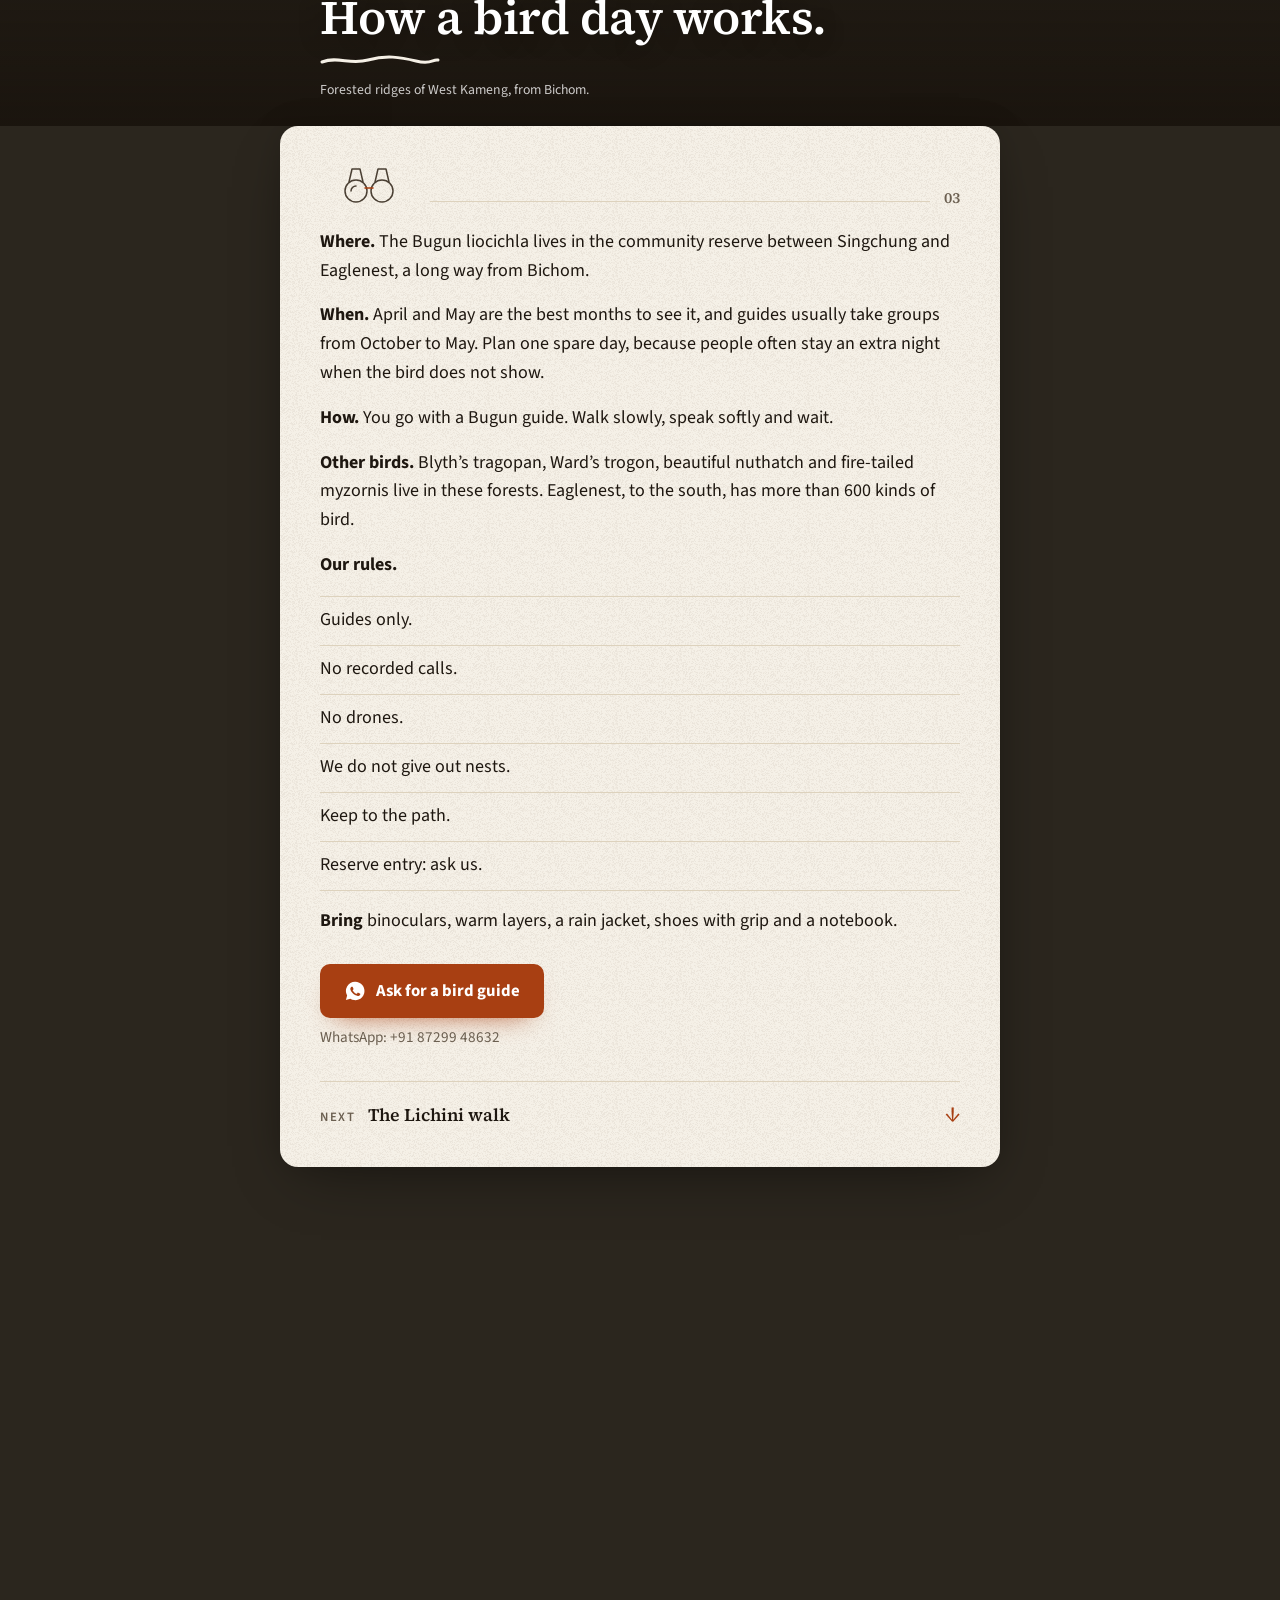
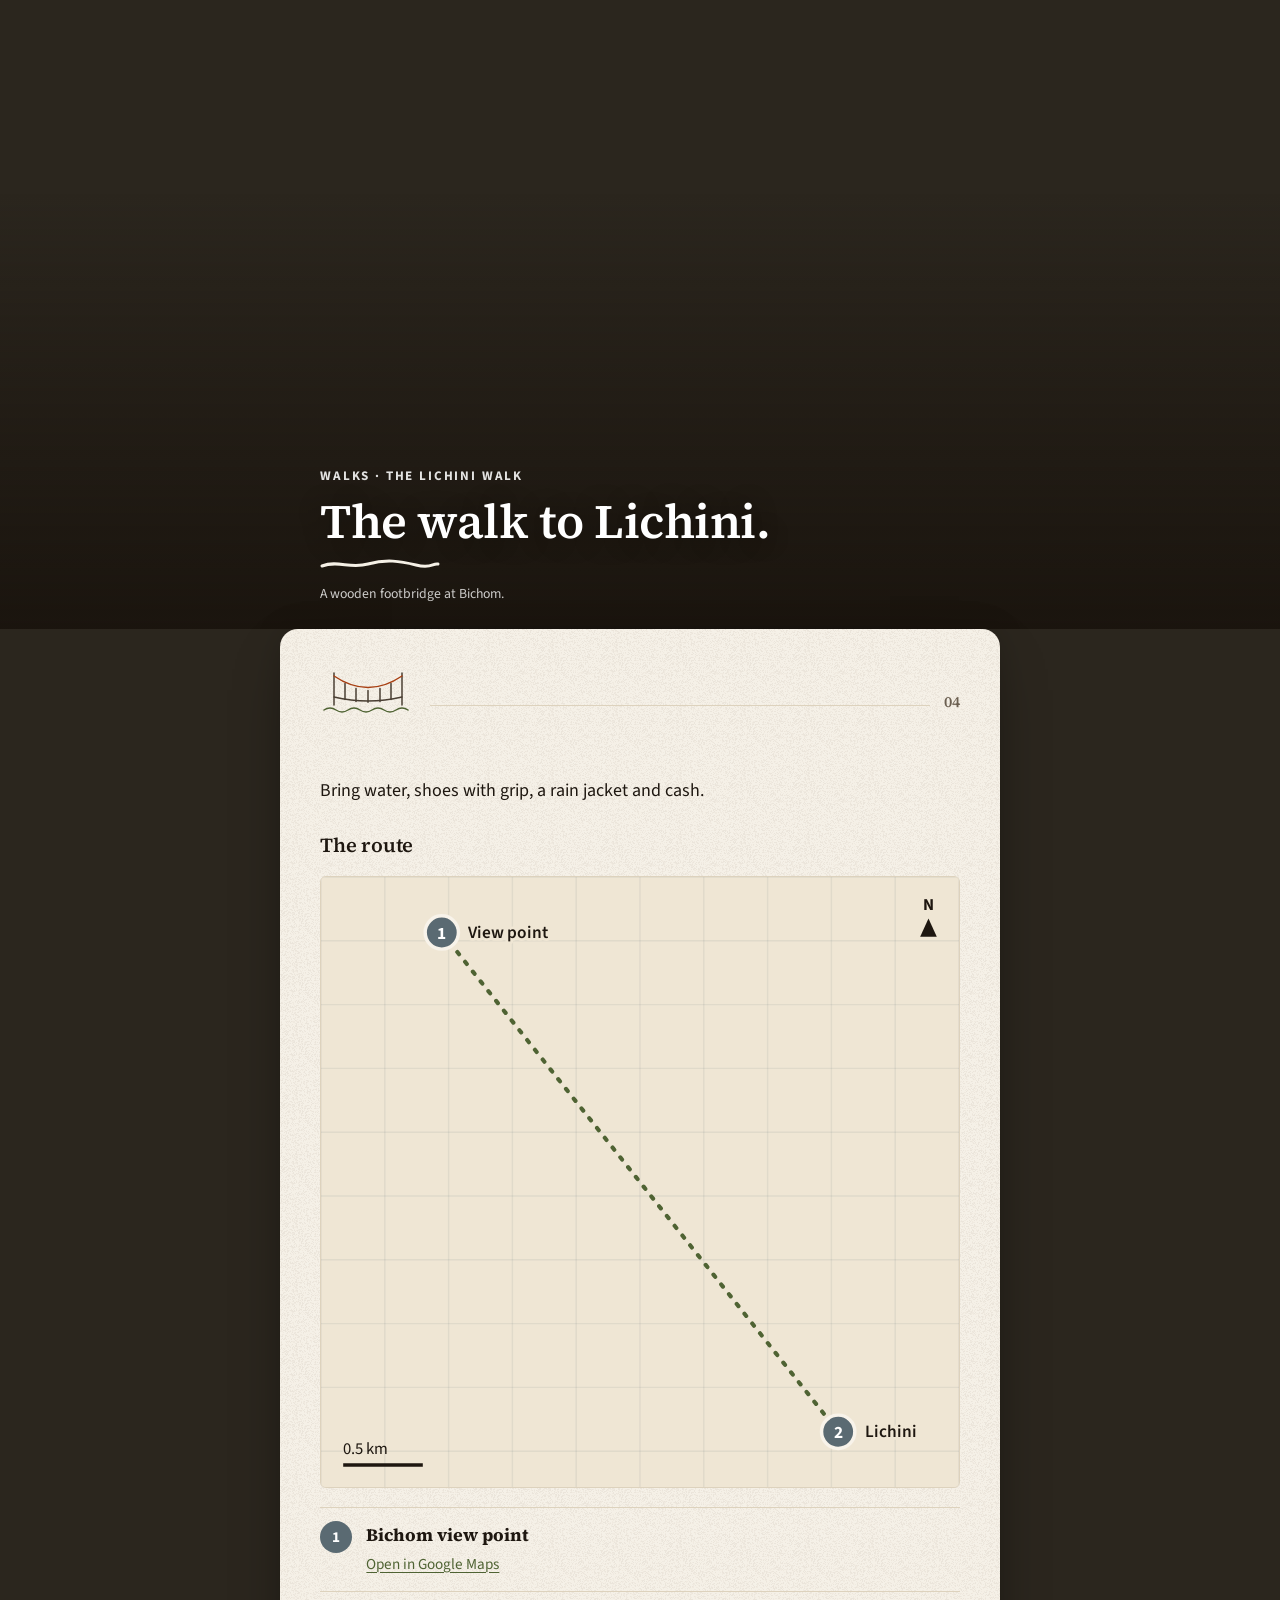
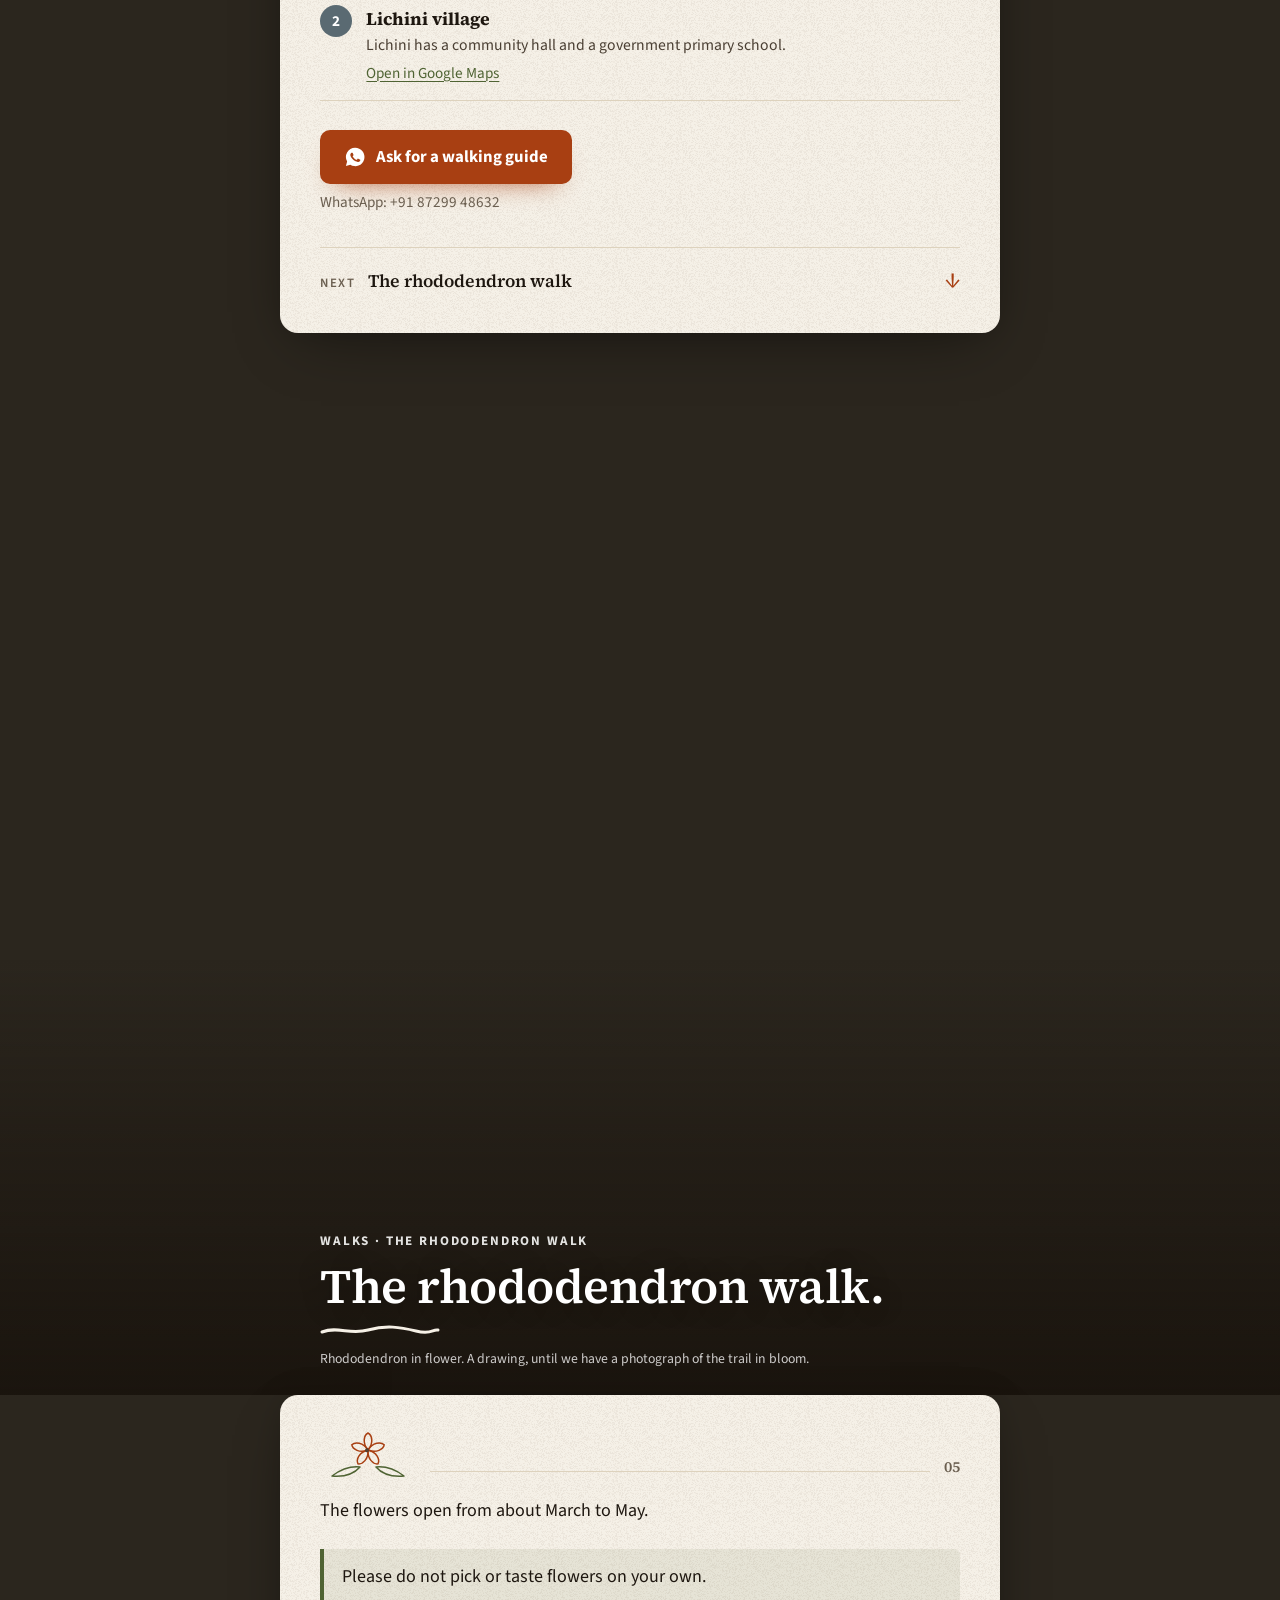
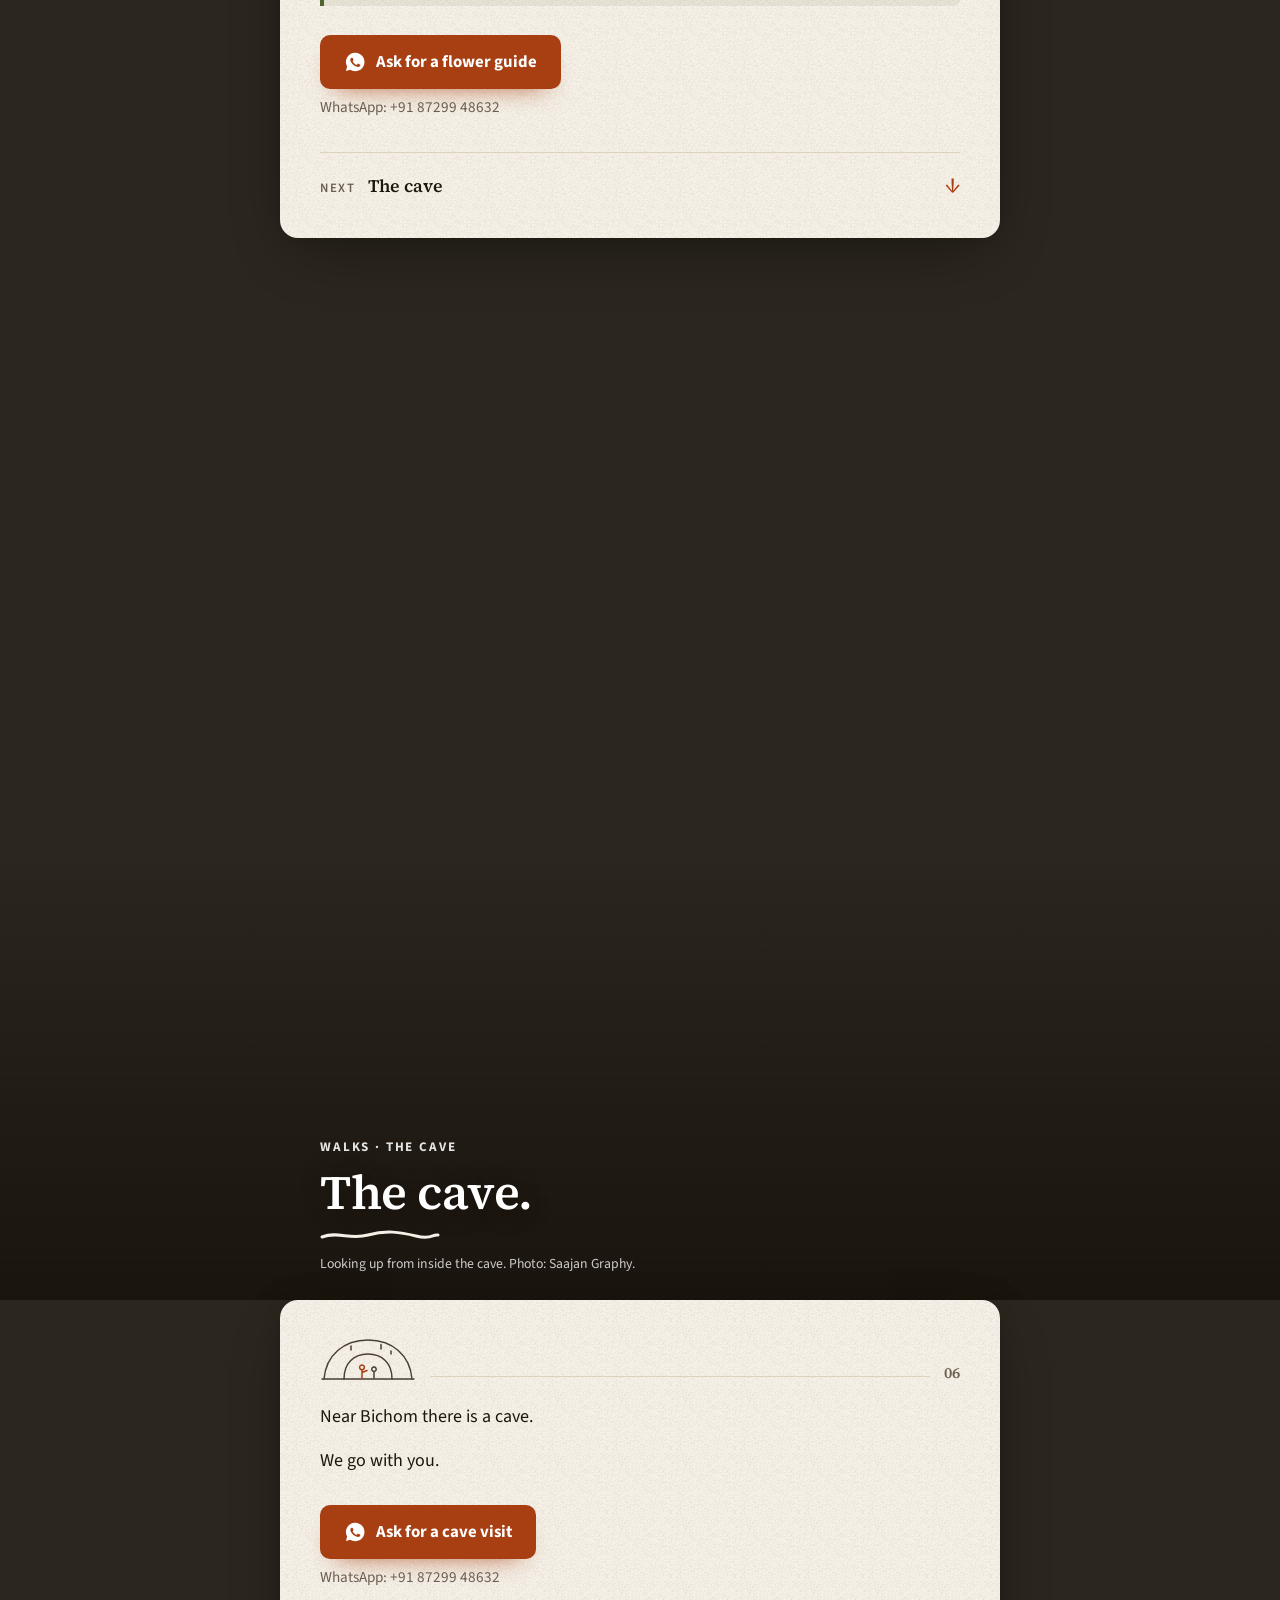
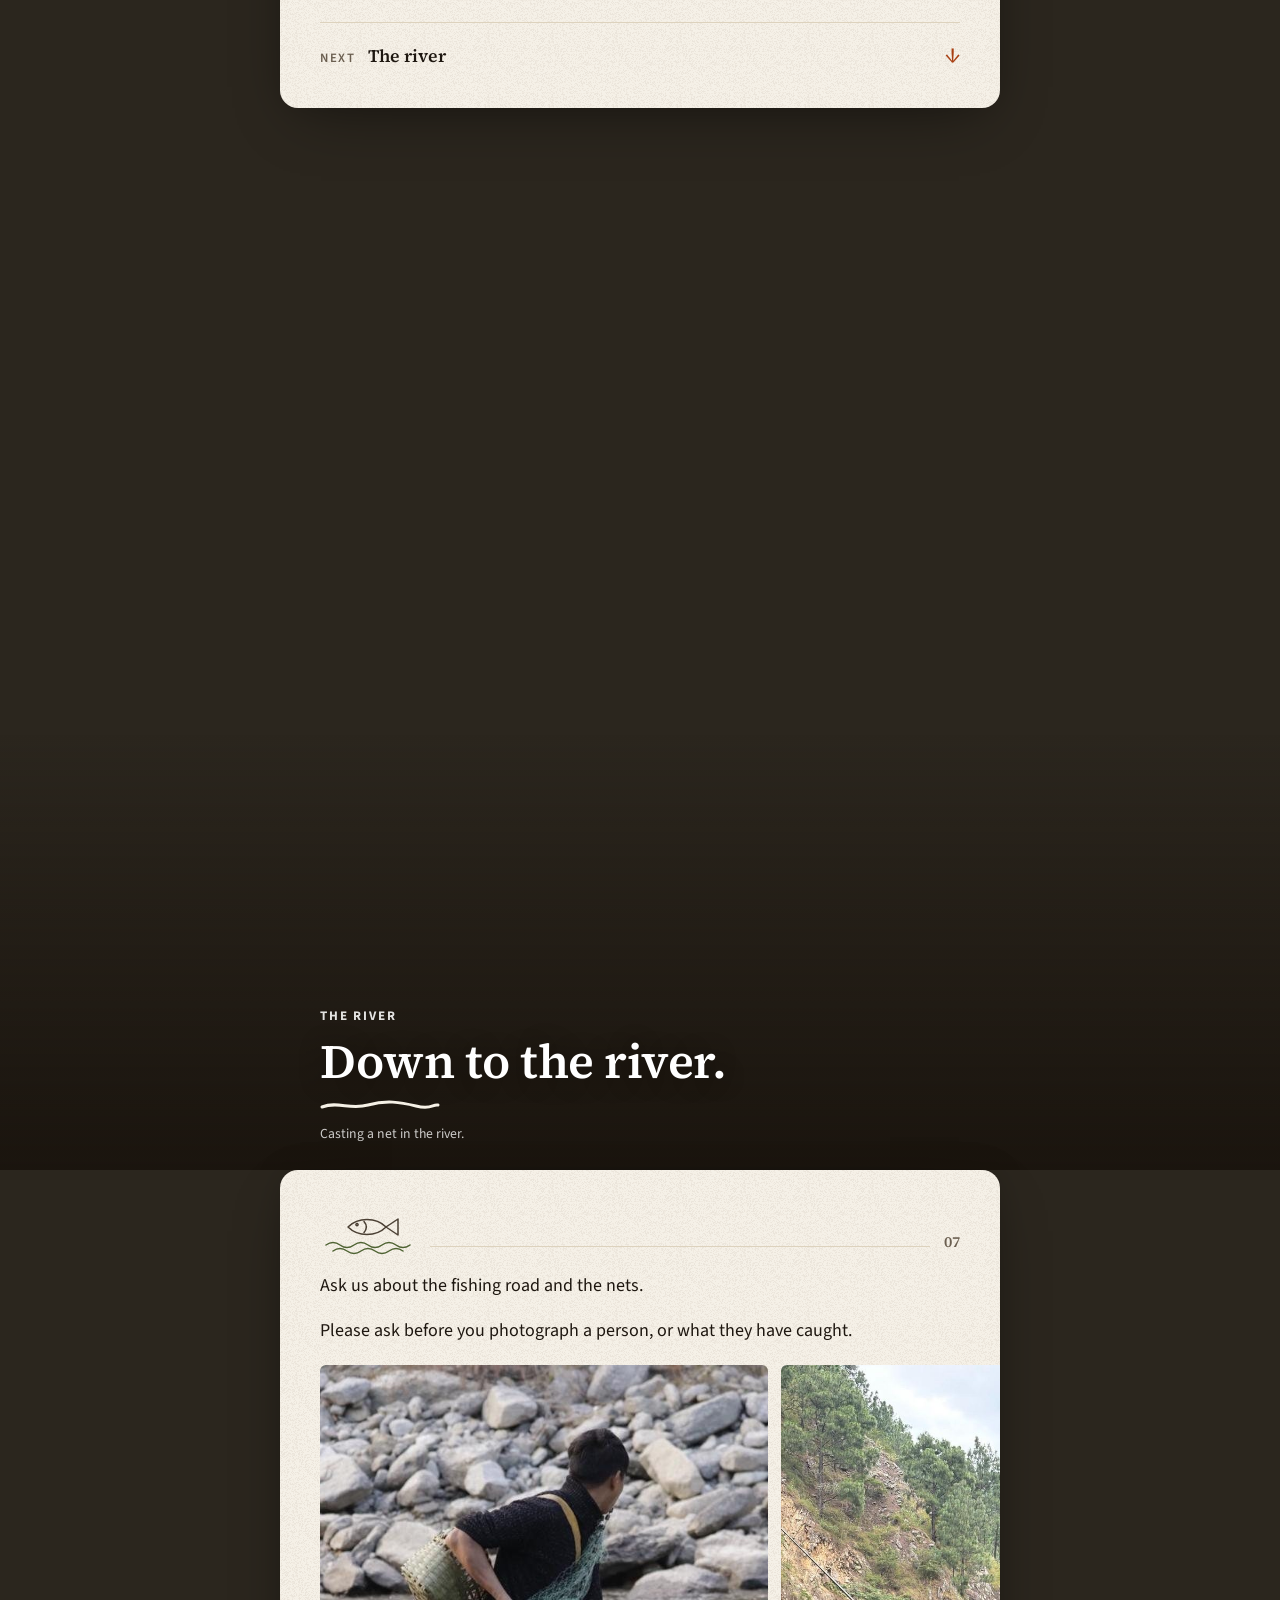
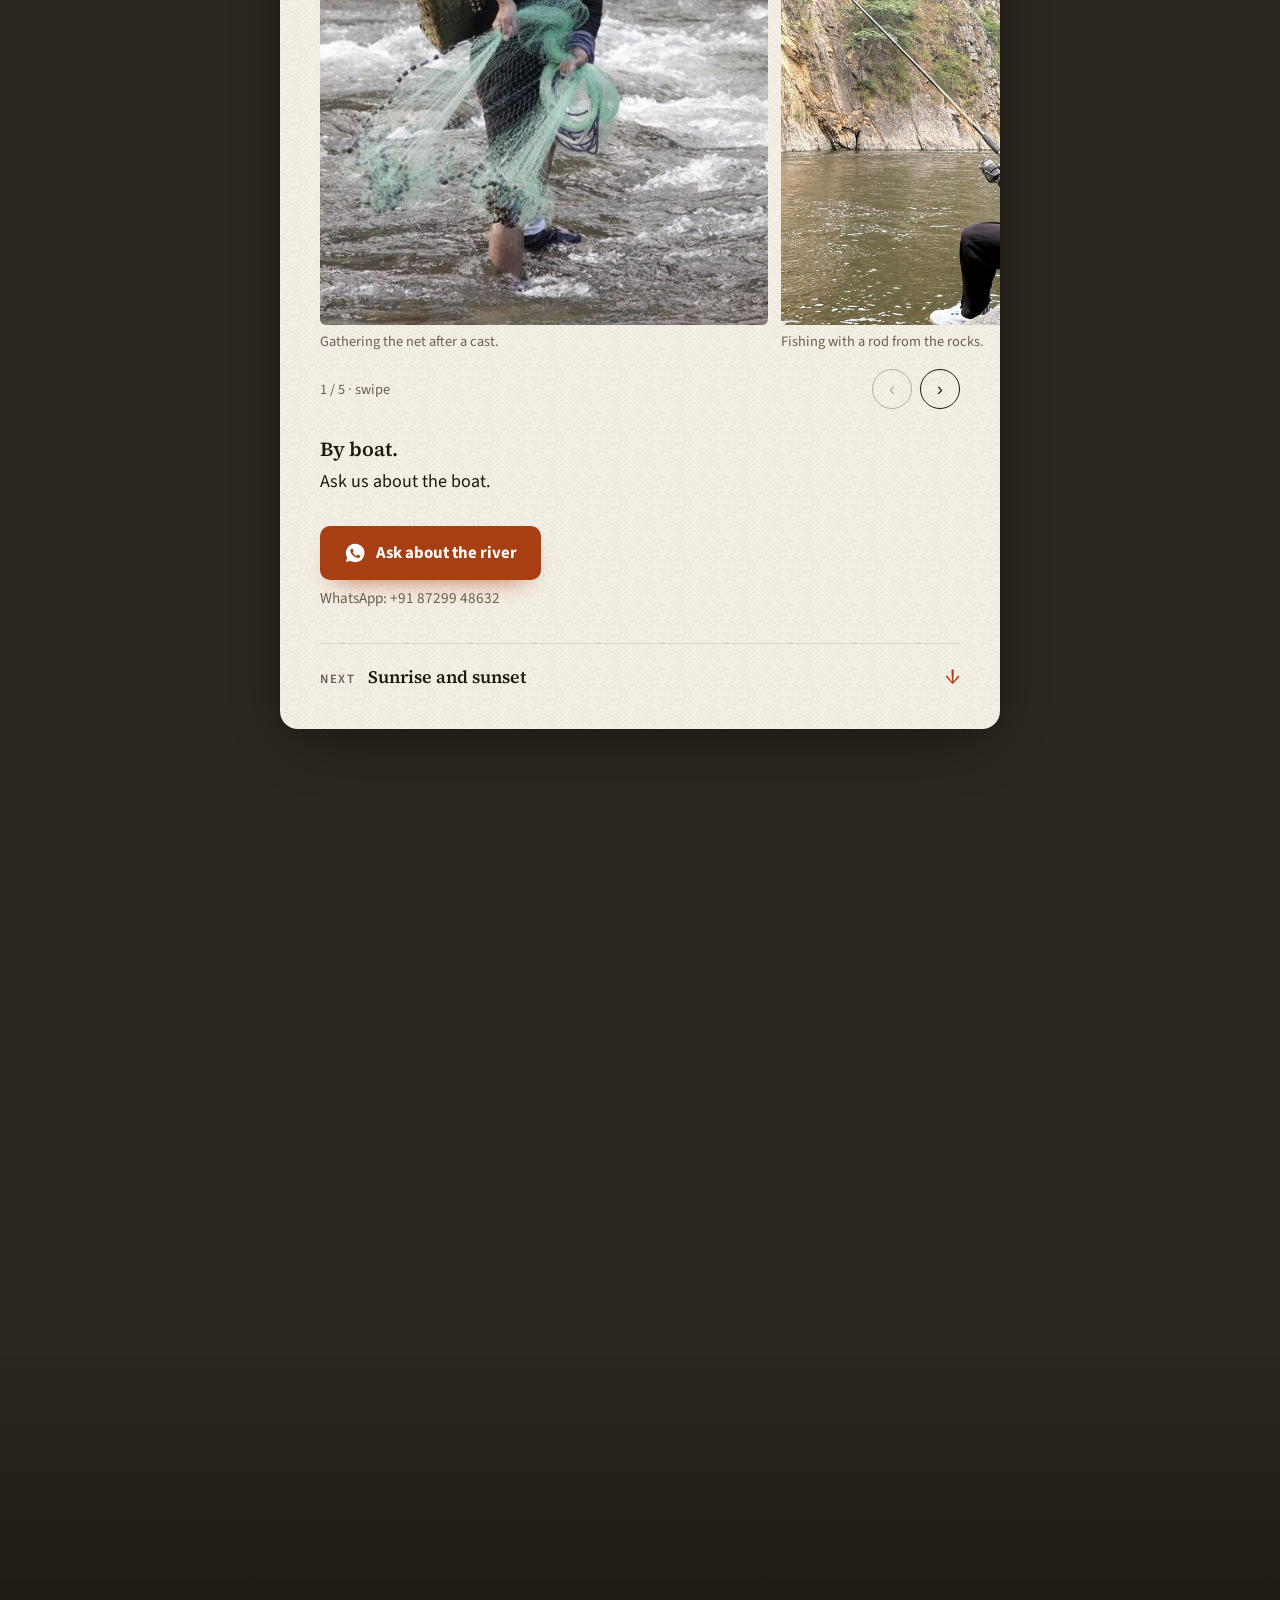
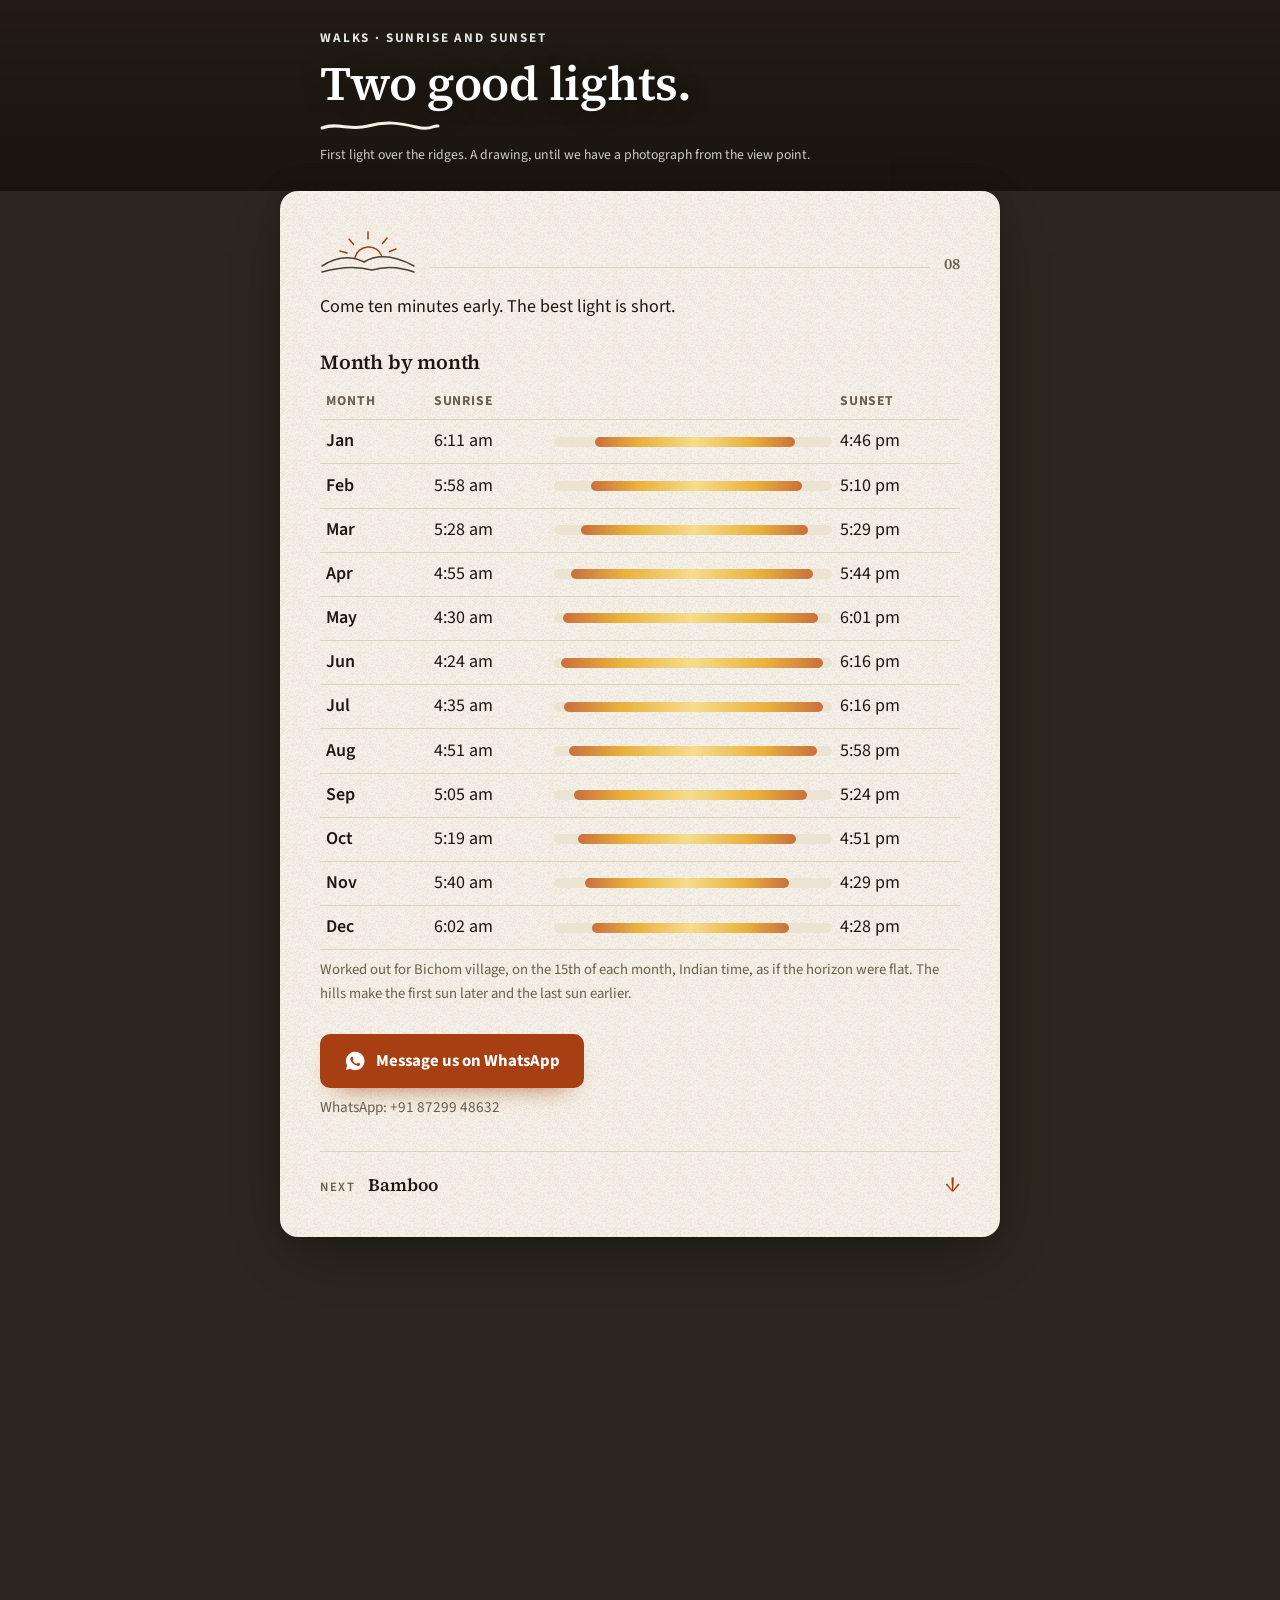
==== commit cafef65f: "Add motion and moving drawings - The four drawings now move on their own: the liocichla (redrawn)   " ====
--- a/index.html
+++ b/index.html
@@ -75,6 +75,12 @@
     </header>
     <div class="paper">
 <p>The Bugun liocichla was first seen by a visiting birdwatcher in 1995 and named by scientists in 2006. It is critically endangered. Very few exist, and nearly all of them live in one small patch of high forest, on land our people hold.</p>
+<ul class="stats">
+  <li><b>1995</b><span>first seen</span></li>
+  <li><b>2006</b><span>named by scientists</span></li>
+  <li><b>2017</b><span>our community reserve</span></li>
+  <li><b>17 km²</b><span>of forest kept</span></li>
+</ul>
 <p data-need>The patrol team’s latest count is <span data-set="bird.count">[the latest count from the patrol team]</span>.</p>
 <div class="note"><p><b>The bird does not live at Bichom.</b> Its forest lies between Singchung and the Eaglenest boundary, further from Bichom than Singchung, which is itself about 14 km away in a straight line.</p></div>
 <p>We decided to keep it. In January 2017 the forest between Singchung and the Eaglenest boundary became the Singchung Bugun Village Community Reserve, 17 square kilometres. Young Bugun patrollers walk it.</p>
@@ -274,7 +280,7 @@
 <p>Come ten minutes early. The best light is short.</p>
 <h3>Month by month</h3>
 <table class="sun">
-  <thead><tr><th scope="col">Month</th><th scope="col">Sunrise</th><th scope="col">Sunset</th></tr></thead>
+  <thead><tr><th scope="col">Month</th><th scope="col">Sunrise</th><th aria-hidden="true"></th><th scope="col">Sunset</th></tr></thead>
   <tbody id="sunRows"></tbody>
 </table>
 <p class="small">Worked out for <span id="sunWhere">Bichom village</span>, on the 15th of each month, Indian time, as if the horizon were flat. The hills make the first sun later and the last sun earlier.</p>
@@ -440,6 +446,12 @@
     </header>
     <div class="paper">
 <p><b>When.</b> Birds are easiest to find in April and May, and guides take groups from October to May. Rhododendrons flower from about March to May. Our harvest festival, Pham Kho Sowai, is on 10 September in Singchung<span data-need> <span data-set="visit.festival">[and how Bichom keeps it]</span></span>.<span data-need> <span data-set="visit.otherMonths">[What the river, the walk and the light are like in the other months.]</span></span></p>
+<div class="year" data-year hidden>
+  <div class="year__row" data-months="10 11 12 1 2 3 4 5" data-tone="moss2">Bird guides take groups</div>
+  <div class="year__row" data-months="4 5" data-tone="moss">Easiest months for the bird</div>
+  <div class="year__row" data-months="3 4 5" data-tone="red">Rhododendrons in flower</div>
+  <div class="year__row" data-months="9" data-tone="rust">Pham Kho Sowai, 10 September</div>
+</div>
 <p><b>How to reach us.</b> <span data-need><span data-set="visit.reach">[Nearest town, the road, how long the last stretch takes, and where the vehicle stops.]</span></span> <a href="#map">See the map</a>, or <a data-village-map href="https://www.google.com/maps/search/?api=1&amp;query=27.311,92.592" target="_blank" rel="noopener">open Bichom village in Google Maps</a>.</p>
 <p><b>Permits.</b> Indian citizens who are not from Arunachal need an Inner Line Permit, which tourists can request online through the state’s <a data-permit-link href="#">e-ILP portal</a>. Visitors from other countries need a Protected Area Permit. Please check <a href="https://arunpol.nic.in/ilp.html" target="_blank" rel="noopener">the official page</a> before you travel, because the rules change.</p>
 <p><b>Where you sleep.</b> <span data-need><span data-set="homestay.name">[Homestay name]</span>.</span></p>
--- a/assets/site.css
+++ b/assets/site.css
@@ -73,7 +73,7 @@
 .ch__bg{position:sticky;top:0;height:100vh;height:100svh;overflow:hidden;background:#3a3329}
 .ch__bg img{width:100%;height:100%;object-fit:cover}
 .ch__body{position:relative;z-index:1;margin-top:-100vh;margin-top:-100svh}
-.ch__head{min-height:88vh;min-height:88svh;display:flex;flex-direction:column;justify-content:flex-end;padding:calc(var(--bar) + 1rem) var(--gut) 1.6rem;color:#fff;background:linear-gradient(to top,rgba(22,16,10,.78) 0%,rgba(22,16,10,.35) 32%,rgba(22,16,10,0) 55%)}
+.ch__head{position:relative;min-height:88vh;min-height:88svh;display:flex;flex-direction:column;justify-content:flex-end;padding:calc(var(--bar) + 1rem) var(--gut) 1.6rem;color:#fff;background:linear-gradient(to top,rgba(22,16,10,.78) 0%,rgba(22,16,10,.35) 32%,rgba(22,16,10,0) 55%)}
 .ch__head>*{width:100%;max-width:var(--col);margin-left:auto;margin-right:auto}
 .kicker{margin:0 auto .5rem;font-size:.82rem;font-weight:700;letter-spacing:.14em;text-transform:uppercase;color:rgba(255,255,255,.88)}
 .ch__head h1{font-size:clamp(2.3rem,8vw,3.6rem);text-shadow:0 2px 24px rgba(0,0,0,.35)}
@@ -86,22 +86,25 @@
 .ch--plain{background:#2b261e;padding:calc(var(--bar) + 2rem) 0 0}
 .next{display:flex;align-items:baseline;gap:.8rem;margin:2rem 0 0;padding:1rem 0 0;border-top:1px solid var(--line);font:600 1.1rem var(--serif);color:var(--ink);text-decoration:none}
 .next span{font:600 .8rem var(--sans);letter-spacing:.12em;text-transform:uppercase;color:var(--ink-3)}
-.next::after{content:"↓";margin-left:auto;font-size:1.4rem;color:var(--rust)}
+.next::after{content:"↓";margin-left:auto;font-size:1.4rem;color:var(--rust);animation:bob 2.6s ease-in-out infinite}
+@keyframes bob{50%{transform:translateY(5px)}}
 .next:hover{color:var(--moss)}
 .switched-off{margin:0 0 1rem;padding:.6rem .8rem;border:2px dashed #d9a400;border-radius:8px;background:#fff8e1;font-size:.92rem}
 
 /* the stage: with the script on, one fixed layer of pictures crossfades
    from part to part, with a slow zoom; without it, each picture sticks */
 .stage{position:fixed;inset:0;z-index:0;background:#2b261e;overflow:hidden}
-.stage img{position:absolute;inset:0;width:100%;height:100%;object-fit:cover;opacity:0;transform:scale(1.08);transition:opacity 1.1s ease,transform 12s cubic-bezier(.2,.6,.3,1)}
-.stage img.on{opacity:1;transform:scale(1)}
+.stage .layer{position:absolute;left:0;right:0;top:-5%;height:110%;opacity:0;visibility:hidden;transition:opacity 1.1s ease,visibility 0s linear 1.2s;will-change:transform,opacity}
+.stage .layer.on{opacity:1;visibility:visible;transition:opacity 1.1s ease,visibility 0s}
+.stage img{position:absolute;inset:0;width:100%;height:100%;object-fit:cover;transform:scale(1.1);transition:transform 14s cubic-bezier(.2,.6,.3,1)}
+.stage .layer.on img{transform:scale(1)}
 .staged .ch__bg{display:none}
 .staged .ch__body{margin-top:0}
 .staged main,.staged .foot{position:relative;z-index:1}
-@media(prefers-reduced-motion:reduce){.stage img{transition:opacity .3s ease;transform:none}.stage img.on{transform:none}}
+@media(prefers-reduced-motion:reduce){.stage .layer{transition:opacity .3s ease,visibility 0s linear .3s}.stage img,.stage .layer.on img{transition:none;transform:none}}
 
 /* words rise gently into place as you reach them */
-.js .rv{opacity:0;transform:translateY(18px);transition:opacity .7s ease,transform .7s cubic-bezier(.2,.7,.3,1)}
+.js .rv{opacity:0;transform:translateY(22px);transition:opacity .8s ease,transform 1s cubic-bezier(.16,1,.3,1);transition-delay:var(--d,0ms)}
 .js .rv.in{opacity:1;transform:none}
 @media(prefers-reduced-motion:reduce){.js .rv{opacity:1;transform:none;transition:none}}
 
@@ -115,7 +118,9 @@
 /* app tab bar on phones */
 .tabs{position:fixed;left:0;right:0;bottom:0;z-index:45;display:flex;justify-content:space-around;background:rgba(245,240,230,.97);-webkit-backdrop-filter:blur(10px);backdrop-filter:blur(10px);border-top:1px solid var(--line);padding:.35rem .2rem calc(.35rem + env(safe-area-inset-bottom))}
 .tabs a{flex:1;display:flex;flex-direction:column;align-items:center;gap:.15rem;min-height:48px;padding:.2rem 0;color:var(--ink-3);text-decoration:none;font:600 .72rem/1.1 var(--sans)}
-.tabs svg{width:24px;height:24px}
+.tabs svg{width:24px;height:24px;transition:transform .5s cubic-bezier(.34,1.56,.64,1)}
+.tabs a.on svg{transform:translateY(-2px) scale(1.14)}
+.tabs::before{content:"";position:absolute;top:0;left:0;height:3px;width:28px;border-radius:0 0 3px 3px;background:var(--rust);opacity:var(--to,0);transform:translateX(var(--tx,0px));transition:transform .5s cubic-bezier(.16,1,.3,1),opacity .3s ease}
 .tabs a.on{color:var(--rust)}
 .has-tabs{padding-bottom:calc(64px + env(safe-area-inset-bottom))}
 @media(min-width:900px){.tabs{display:none}.has-tabs{padding-bottom:0}}
@@ -155,7 +160,7 @@
 /* ── buttons: rust for the one WhatsApp button, outline for the rest ── */
 .btns{display:grid;gap:.7rem;margin:1.8rem 0 .4rem}
 @media(min-width:560px){.btns{display:flex;flex-wrap:wrap}}
-.btn{display:inline-flex;align-items:center;justify-content:center;gap:.6rem;min-height:54px;padding:.8rem 1.4rem;border-radius:10px;font:700 1.05rem/1.2 var(--sans);text-decoration:none;text-align:center;border:2px solid transparent;cursor:pointer}
+.btn{transition:transform .3s cubic-bezier(.16,1,.3,1),background .2s ease,color .2s ease,box-shadow .3s ease;display:inline-flex;align-items:center;justify-content:center;gap:.6rem;min-height:54px;padding:.8rem 1.4rem;border-radius:10px;font:700 1.05rem/1.2 var(--sans);text-decoration:none;text-align:center;border:2px solid transparent;cursor:pointer}
 .btn svg{width:22px;height:22px;flex:none}
 .btn-wa{background:var(--rust);color:#fff}
 .btn-wa:hover{background:var(--rust-dk);color:#fff}
@@ -221,6 +226,12 @@
 .sun th,.sun td{text-align:left;padding:.45rem .4rem;border-bottom:1px solid var(--line)}
 .sun thead th{font-size:.85rem;letter-spacing:.06em;text-transform:uppercase;color:var(--ink-3)}
 .sun td:first-child{font-weight:600}
+.sun th,.sun td{white-space:nowrap}
+.sun abbr{text-decoration:none}
+.sun td.daybar{width:44%;padding-left:.1rem;padding-right:.1rem}
+.sun .track{position:relative;height:10px;border-radius:999px;background:var(--paper-2);overflow:hidden}
+.sun .day{position:absolute;top:0;bottom:0;border-radius:999px;background:linear-gradient(90deg,#c9703d,#e9b13e 22%,#f6dc8c 50%,#e9b13e 78%,#c9703d);transform:scaleX(0);transition:transform 1.2s cubic-bezier(.16,1,.3,1);transition-delay:calc(var(--i)*55ms + .15s)}
+.sun.in .day{transform:scaleX(1)}
 
 /* ── map: numbered pins, the list underneath ───────────────────── */
 .map{margin:1.2rem 0;background:#efe8da;border:1px solid var(--line);border-radius:6px;overflow:hidden}
@@ -261,3 +272,117 @@
 .keeper ul{margin:.4rem 0 .7rem;padding-left:1.1rem}
 .keeper code{font-size:.88em;background:#fdeeb8;padding:0 .25em;border-radius:3px}
 .keeper button{font:700 .9rem var(--sans);background:var(--ink);color:#fff;border:0;border-radius:8px;padding:.5rem .9rem;margin-right:.4rem;cursor:pointer}
+
+/* ══════════════════════════════════════════════════════════════════
+   MOTION — everything below only moves things; take it out and the
+   site still works. People who ask their phone for less motion get
+   the still version (see the last lines).
+   ══════════════════════════════════════════════════════════════════ */
+
+/* paper has a little grain, like a notebook page */
+.paper{background-image:url(grain.png);background-size:64px 64px}
+
+/* the title of each part: the lines arrive one after another, then a pen stroke under the title */
+.js .ch__head>*{transition:opacity .9s ease,transform 1.2s cubic-bezier(.16,1,.3,1)}
+.js .ch__head>:nth-child(2){transition-delay:.12s}
+.js .ch__head>:nth-child(3){transition-delay:.24s}
+.js .ch__head>:nth-child(4){transition-delay:.36s}
+.js .ch__head>:nth-child(n+5){transition-delay:.48s}
+.js .ch__head.wait>:not(.flock){opacity:0;transform:translateY(30px)}
+.squiggle{display:block;width:7.5rem;height:.75rem;margin-top:.6rem;overflow:visible}
+.squiggle path{fill:none;stroke:#f5f0e6;stroke-width:3;stroke-linecap:round;stroke-dasharray:1;stroke-dashoffset:0;transition:stroke-dashoffset 1.2s cubic-bezier(.6,0,.2,1) .7s}
+.ch__head.wait .squiggle path{stroke-dashoffset:1}
+
+/* birds crossing the sky of the first picture */
+.ch__head>.flock{position:absolute;left:0;right:0;top:13%;width:auto;max-width:none;height:26%;margin:0;pointer-events:none;overflow:hidden}
+.flock svg{position:absolute;left:-40px;top:55%;width:26px;height:12px;overflow:visible;fill:none;stroke:#1e1710;stroke-width:2.2;stroke-linecap:round;opacity:.7;animation:fly 38s linear infinite;animation-play-state:paused}
+.flock svg:nth-child(2){top:30%;width:20px;animation-duration:46s;animation-delay:-16s}
+.flock svg:nth-child(3){top:12%;width:15px;animation-duration:54s;animation-delay:-34s;opacity:.55}
+.flock path{transform-box:fill-box;transform-origin:50% 100%;animation:flap .62s ease-in-out infinite alternate;animation-play-state:paused}
+.flock.live svg,.flock.live path{animation-play-state:running}
+@keyframes fly{from{transform:translate(0,24px)}to{transform:translate(calc(100vw + 90px),-34px)}}
+@keyframes flap{to{transform:scaleY(.25)}}
+
+/* a small ink sketch at the top of each page of the notebook: it draws itself */
+.sketch-row{display:flex;align-items:flex-end;gap:.9rem;margin:-.2rem 0 1.2rem}
+.sketch{flex:none;width:6rem;height:3rem;overflow:visible}
+.sketch path{fill:none;stroke:var(--ink-2);stroke-width:1.5;stroke-linecap:round;stroke-linejoin:round;stroke-dasharray:1;stroke-dashoffset:1;transition:stroke-dashoffset 1.5s cubic-bezier(.5,0,.2,1)}
+.sketch .a{stroke:var(--rust)}
+.sketch .g{stroke:var(--moss)}
+.sketch-row.in path{stroke-dashoffset:0}
+.sketch path:nth-child(2){transition-delay:.14s}.sketch path:nth-child(3){transition-delay:.28s}.sketch path:nth-child(4){transition-delay:.42s}
+.sketch path:nth-child(5){transition-delay:.56s}.sketch path:nth-child(6){transition-delay:.7s}.sketch path:nth-child(n+7){transition-delay:.84s}
+.sketch-row i{flex:1;height:1px;margin-bottom:.4rem;background:var(--line);transform-origin:0 50%;transform:scaleX(0);transition:transform 1.4s cubic-bezier(.5,0,.2,1) .5s}
+.sketch-row.in i{transform:scaleX(1)}
+.sketch-row b{margin-bottom:.05rem;font:600 .95rem var(--serif);color:var(--ink-3);opacity:0;transition:opacity .8s ease 1.2s}
+.sketch-row.in b{opacity:1}
+
+/* buttons lift a little; the WhatsApp button rings once when you reach it */
+.btn:hover{transform:translateY(-2px)}
+.btn:active{transform:translateY(0) scale(.98)}
+.btn-wa{box-shadow:0 12px 26px -16px rgba(168,63,18,.95)}
+.btns.in .btn-wa{animation:ring 1.8s ease-out .6s 1}
+@keyframes ring{0%{box-shadow:0 0 0 0 rgba(168,63,18,.5),0 12px 26px -16px rgba(168,63,18,.95)}100%{box-shadow:0 0 0 20px rgba(168,63,18,0),0 12px 26px -16px rgba(168,63,18,.95)}}
+
+/* home tiles arrive one by one and lift under a finger or a mouse */
+.js .tiles.rv{opacity:1;transform:none}
+.js .tiles.rv li{opacity:0;transform:translateY(22px) scale(.97);transition:opacity .8s ease,transform 1s cubic-bezier(.16,1,.3,1)}
+.js .tiles.rv.in li{opacity:1;transform:none}
+.tiles li:nth-child(2){transition-delay:.09s}.tiles li:nth-child(3){transition-delay:.18s}.tiles li:nth-child(4){transition-delay:.27s}.tiles li:nth-child(5){transition-delay:.36s}
+.tiles a{transition:transform .4s cubic-bezier(.16,1,.3,1)}
+.tiles img{transition:box-shadow .4s ease}
+.tiles a:hover{transform:translateY(-4px)}
+.tiles a:hover img{box-shadow:0 18px 30px -18px rgba(30,23,16,.6)}
+
+/* the bird in four numbers */
+.stats{display:grid;grid-template-columns:1fr 1fr;gap:.9rem 1rem;margin:1.3rem 0 1.4rem;padding:0;list-style:none}
+@media(min-width:560px){.stats{grid-template-columns:repeat(4,1fr)}}
+.stats li{padding-top:.6rem;border-top:2px solid var(--moss)}
+.stats b{display:block;font:600 1.7rem/1.1 var(--serif);color:var(--moss);font-variant-numeric:tabular-nums}
+.stats span{font-size:.92rem;color:var(--ink-3)}
+.js .stats.rv{opacity:1;transform:none}
+.js .stats.rv li{opacity:0;transform:translateY(16px);transition:opacity .7s ease,transform .9s cubic-bezier(.16,1,.3,1)}
+.js .stats.rv.in li{opacity:1;transform:none}
+.stats li:nth-child(2){transition-delay:.1s}.stats li:nth-child(3){transition-delay:.2s}.stats li:nth-child(4){transition-delay:.3s}
+
+/* the year, month by month */
+.year{margin:.4rem 0 1.5rem}
+.year__months,.year__cells{display:grid;grid-template-columns:repeat(12,1fr);gap:3px}
+.year__months span{text-align:center;font:700 .72rem var(--sans);color:var(--ink-3)}
+.year__row{margin:.75rem 0 0;font-size:.95rem;font-weight:600;color:var(--ink-2)}
+.year__cells{margin-top:.3rem}
+.year__cells i{height:12px;border-radius:4px;background:var(--paper-2)}
+.year__cells i.f{background:var(--c,var(--moss));opacity:.2;transform:scaleY(.3);transition:opacity .45s ease,transform .6s cubic-bezier(.34,1.56,.64,1);transition-delay:calc(var(--i)*45ms + .1s)}
+.year.in .year__cells i.f{opacity:1;transform:none}
+
+/* the map draws its road, then the pins drop in */
+.map .route{stroke-dasharray:1;stroke-dashoffset:1;transition:stroke-dashoffset 2.8s cubic-bezier(.5,0,.2,1)}
+.map svg.draw .route{stroke-dashoffset:0}
+.map .pin{transform-box:fill-box;transform-origin:50% 50%;transform:scale(0);transition:transform .55s cubic-bezier(.34,1.56,.64,1);transition-delay:calc(var(--i)*70ms + .25s)}
+.map svg.draw .pin{transform:scale(1)}
+.map text.lbl{opacity:0;transition:opacity .6s ease;transition-delay:calc(var(--i)*70ms + .55s)}
+.map svg.draw text.lbl{opacity:1}
+.map svg.draw .walkline{animation:march 1.5s linear infinite}
+@keyframes march{to{stroke-dashoffset:-9}}
+
+/* the menu on phones opens softly */
+.sheet:not([hidden]){animation:sheet .45s cubic-bezier(.16,1,.3,1)}
+@keyframes sheet{from{opacity:0;transform:translateY(-12px)}}
+.sheet:not([hidden])>*{animation:sheetItem .55s cubic-bezier(.16,1,.3,1) both}
+@keyframes sheetItem{from{opacity:0;transform:translateX(-12px)}}
+.sheet>:nth-child(1){animation-delay:22ms}.sheet>:nth-child(2){animation-delay:44ms}.sheet>:nth-child(3){animation-delay:66ms}.sheet>:nth-child(4){animation-delay:88ms}.sheet>:nth-child(5){animation-delay:110ms}.sheet>:nth-child(6){animation-delay:132ms}.sheet>:nth-child(7){animation-delay:154ms}.sheet>:nth-child(8){animation-delay:176ms}.sheet>:nth-child(9){animation-delay:198ms}.sheet>:nth-child(10){animation-delay:220ms}.sheet>:nth-child(11){animation-delay:242ms}.sheet>:nth-child(12){animation-delay:264ms}.sheet>:nth-child(13){animation-delay:286ms}.sheet>:nth-child(14){animation-delay:308ms}.sheet>:nth-child(15){animation-delay:330ms}.sheet>:nth-child(16){animation-delay:352ms}.sheet>:nth-child(17){animation-delay:374ms}.sheet>:nth-child(18){animation-delay:396ms}.sheet>:nth-child(19){animation-delay:418ms}.sheet>:nth-child(20){animation-delay:440ms}.sheet>:nth-child(21){animation-delay:462ms}.sheet>:nth-child(22){animation-delay:484ms}
+
+/* less motion, for people who ask for it */
+@media(prefers-reduced-motion:reduce){
+  .js .ch__head>*,.js .ch__head.wait>*{opacity:1;transform:none;transition:none}
+  .squiggle path,.ch__head.wait .squiggle path,.sketch path{stroke-dashoffset:0;transition:none}
+  .sketch-row i,.sketch-row b{transform:none;opacity:1;transition:none}
+  .flock{display:none}
+  .next::after,.btns.in .btn-wa,.map svg.draw .walkline,.sheet:not([hidden]),.sheet:not([hidden])>*{animation:none}
+  .btn,.tiles a,.tabs svg,.tabs::before{transition:none}
+  .js .tiles.rv li,.js .stats.rv li{opacity:1;transform:none;transition:none}
+  .sun .day,.year__cells i.f{transform:none;opacity:1;transition:none}
+  .map .route{stroke-dashoffset:0;transition:none}
+  .map .pin{transform:none;transition:none}
+  .map text.lbl{opacity:1;transition:none}
+}
